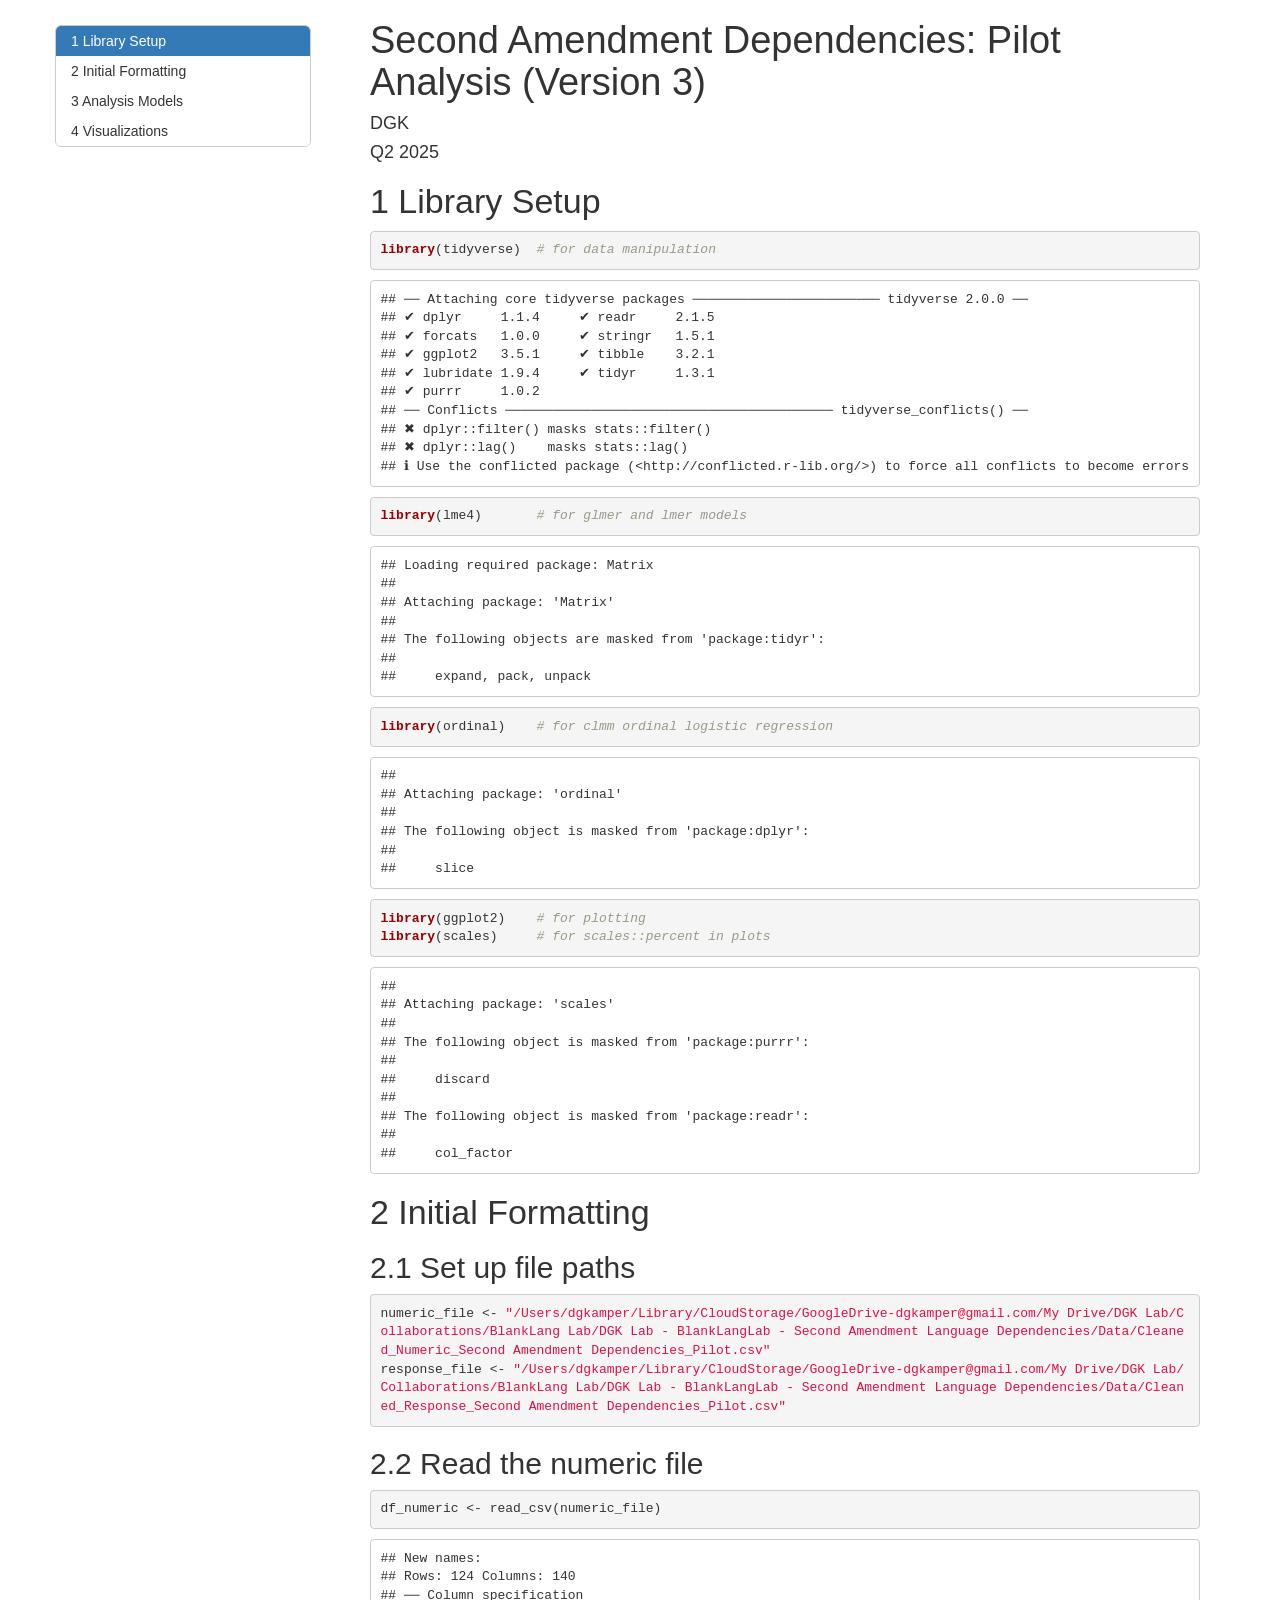
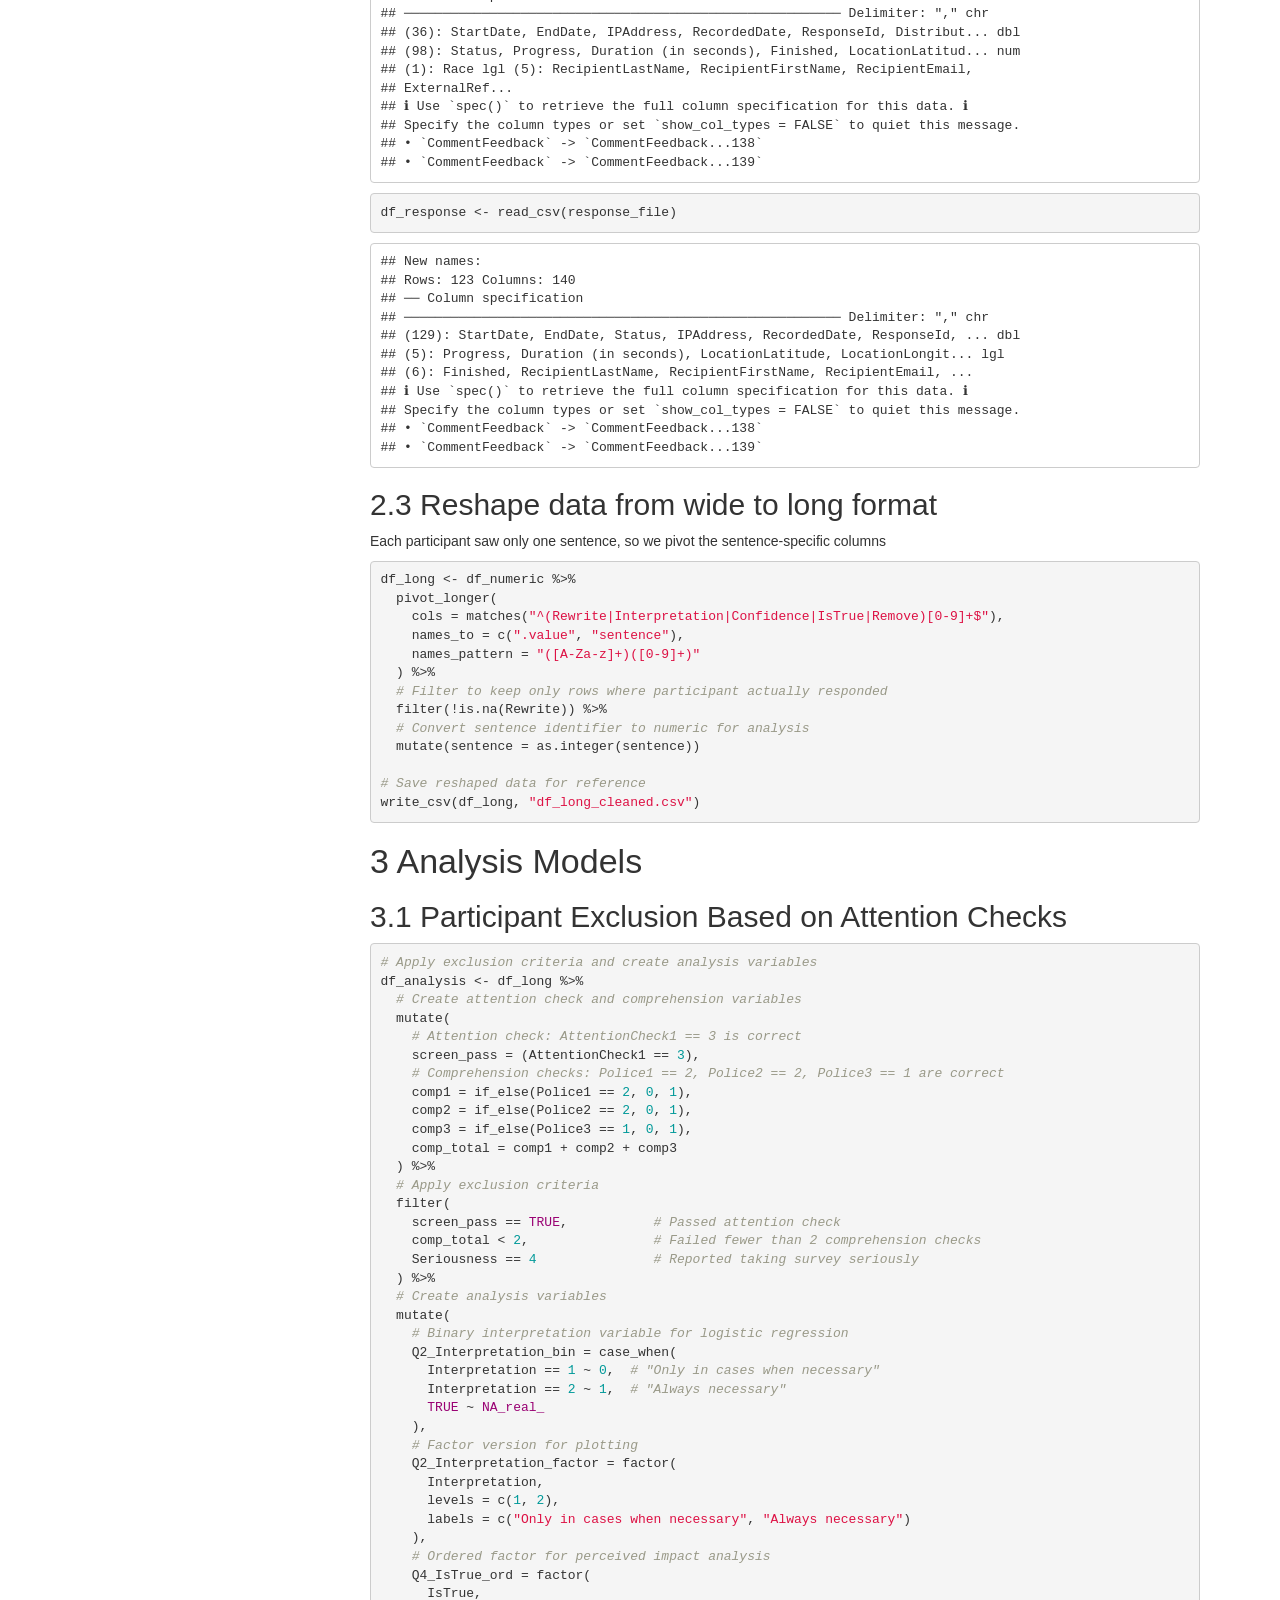
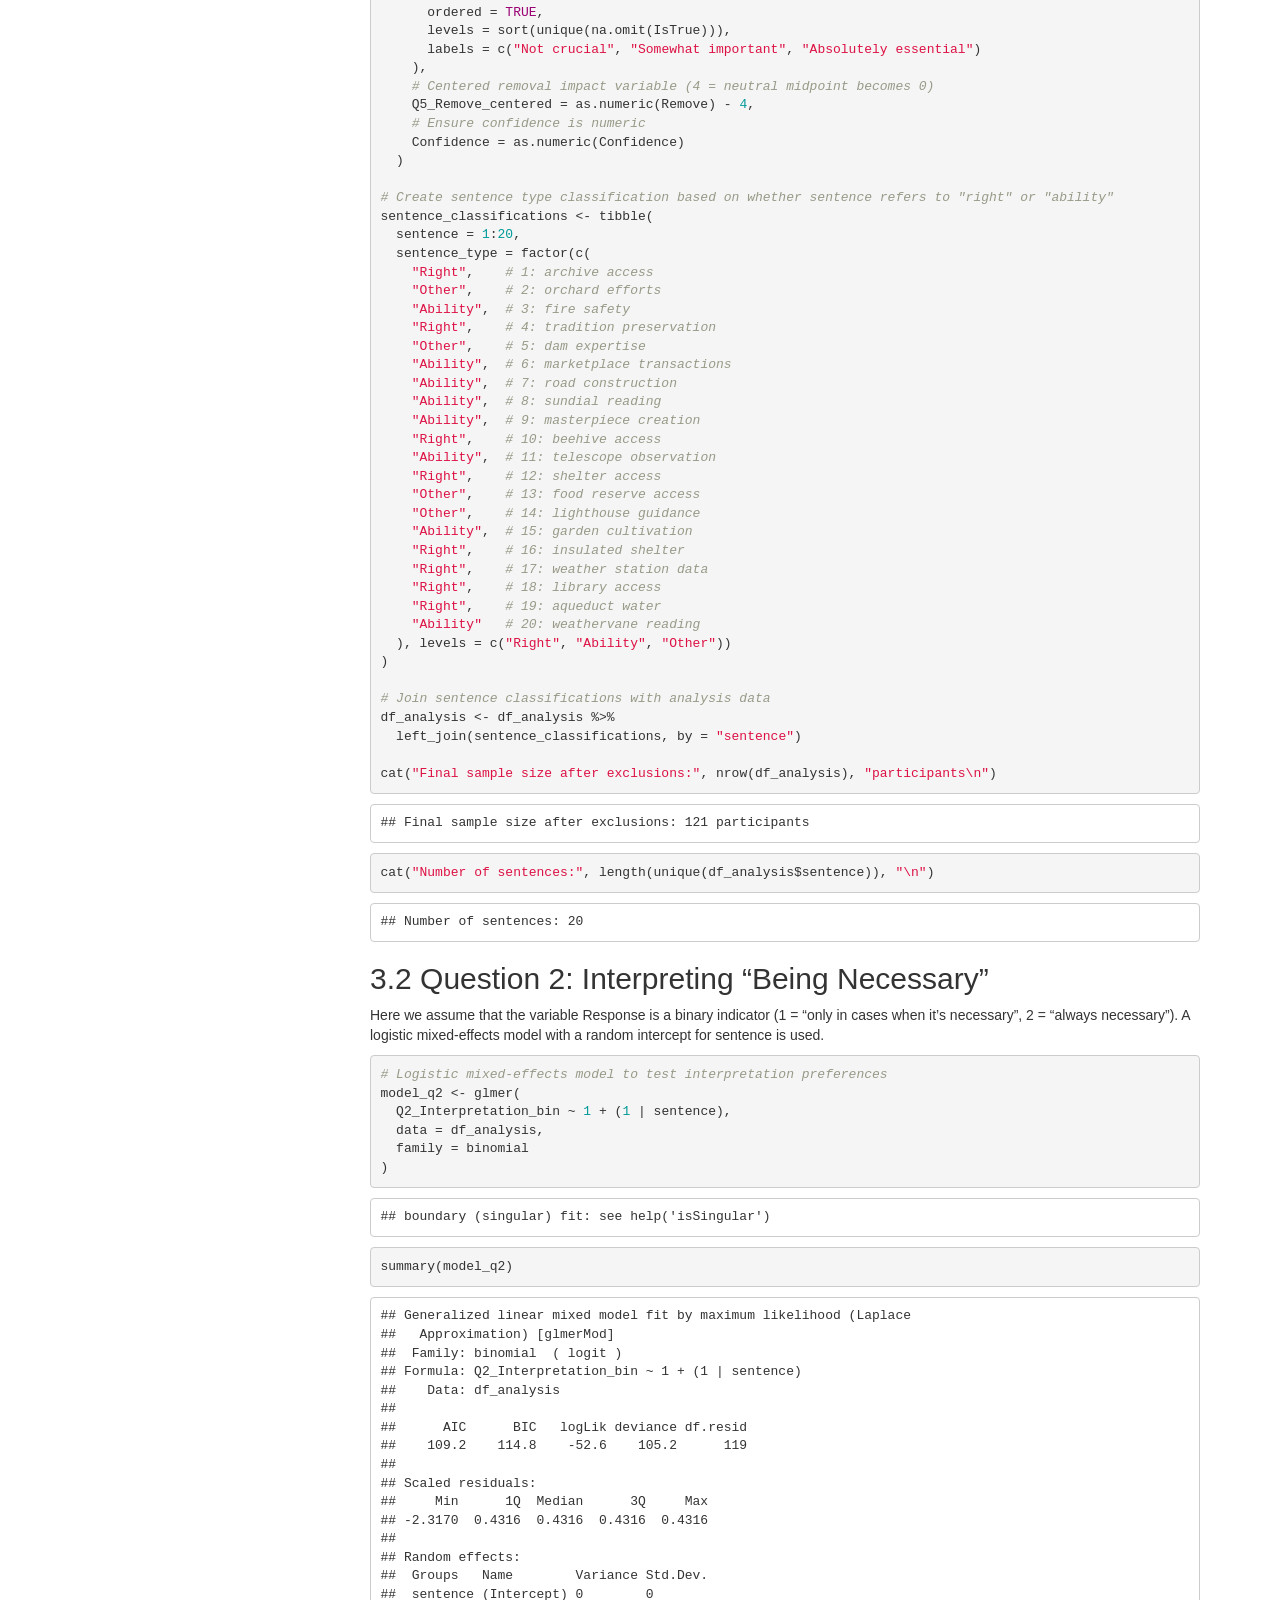
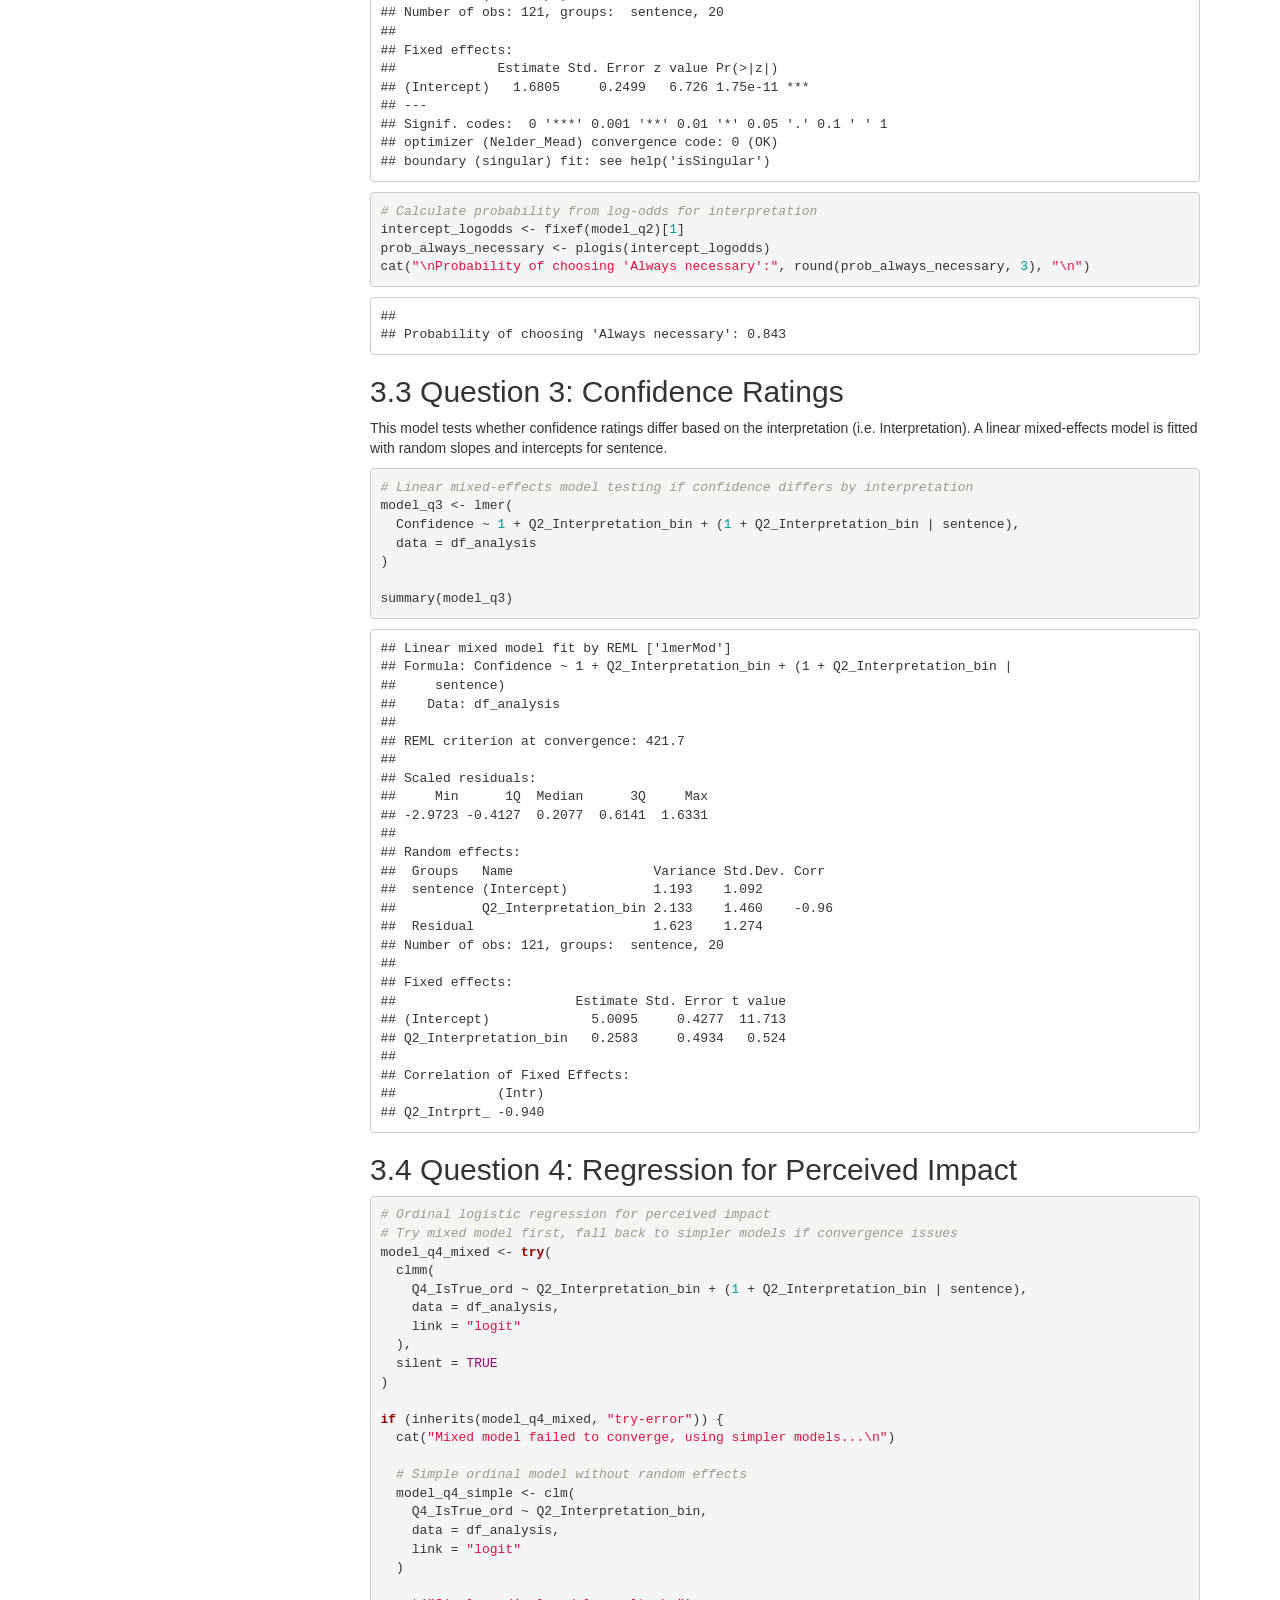
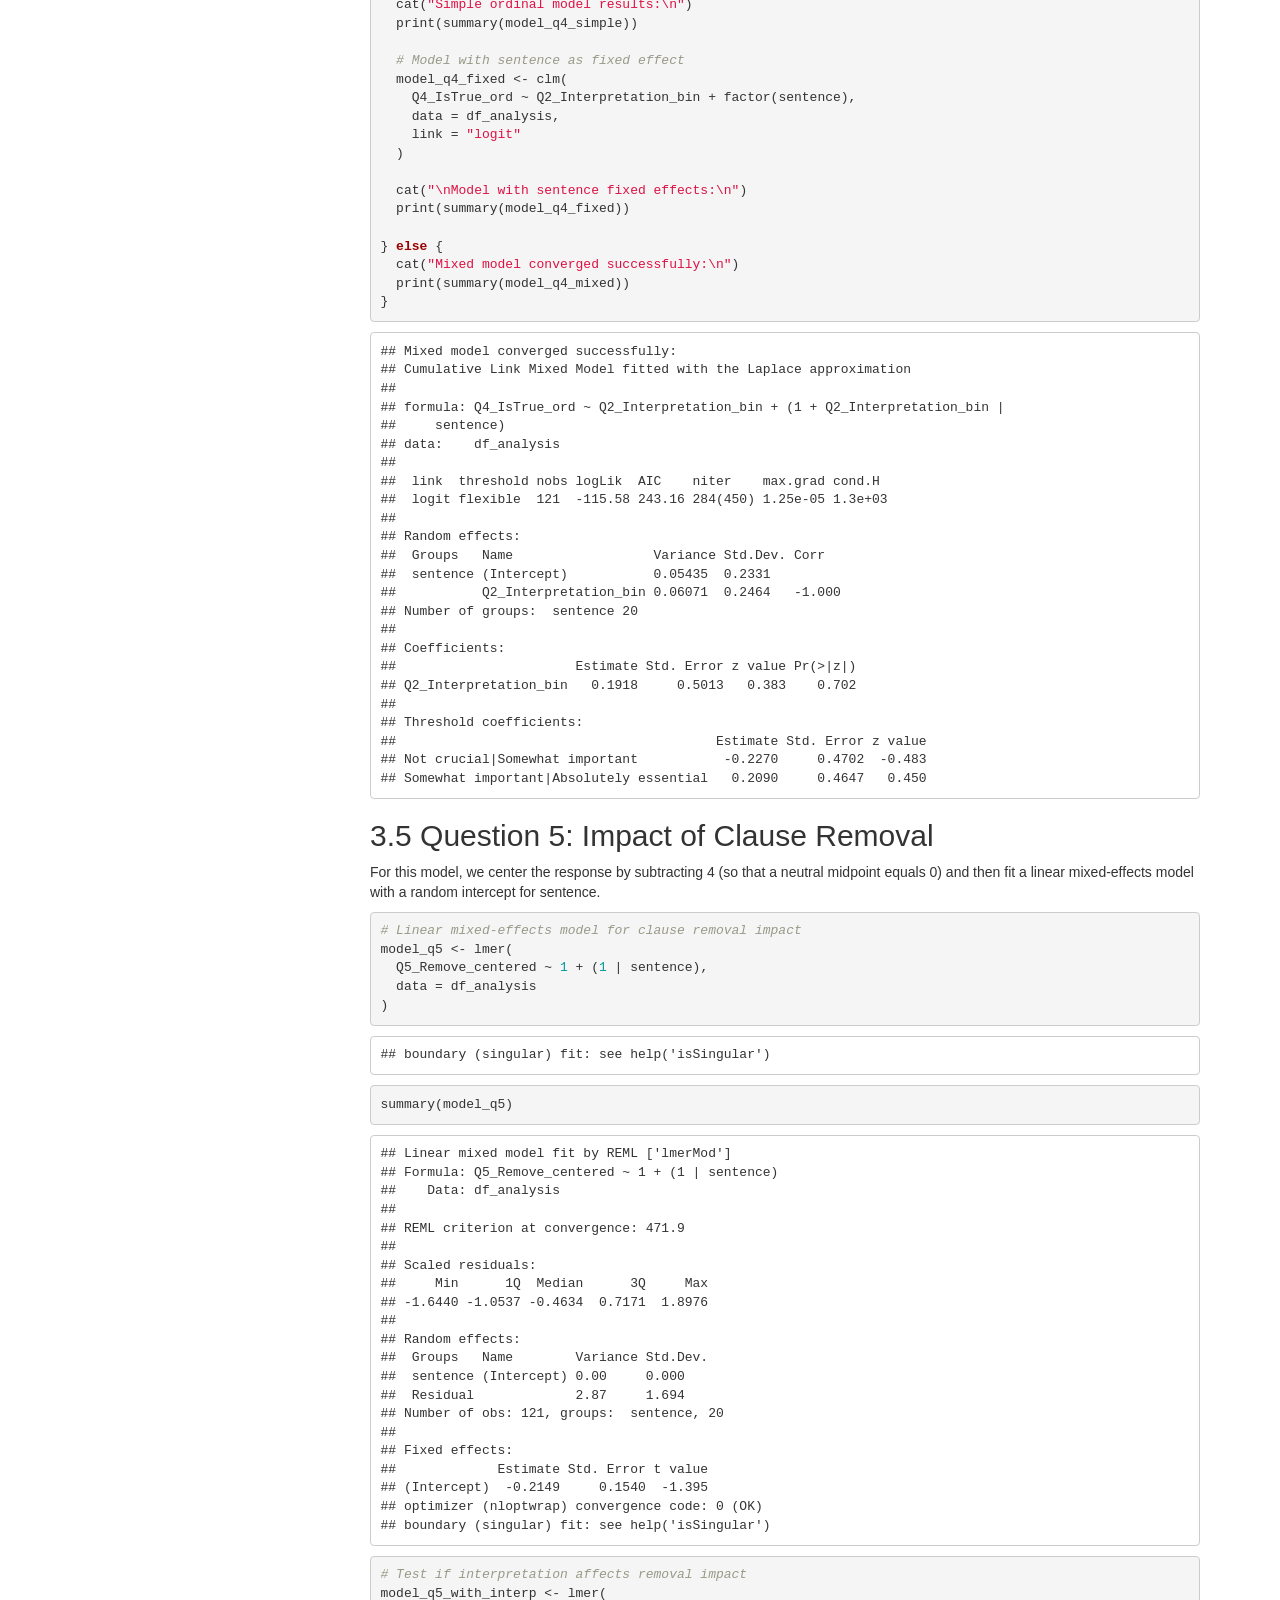
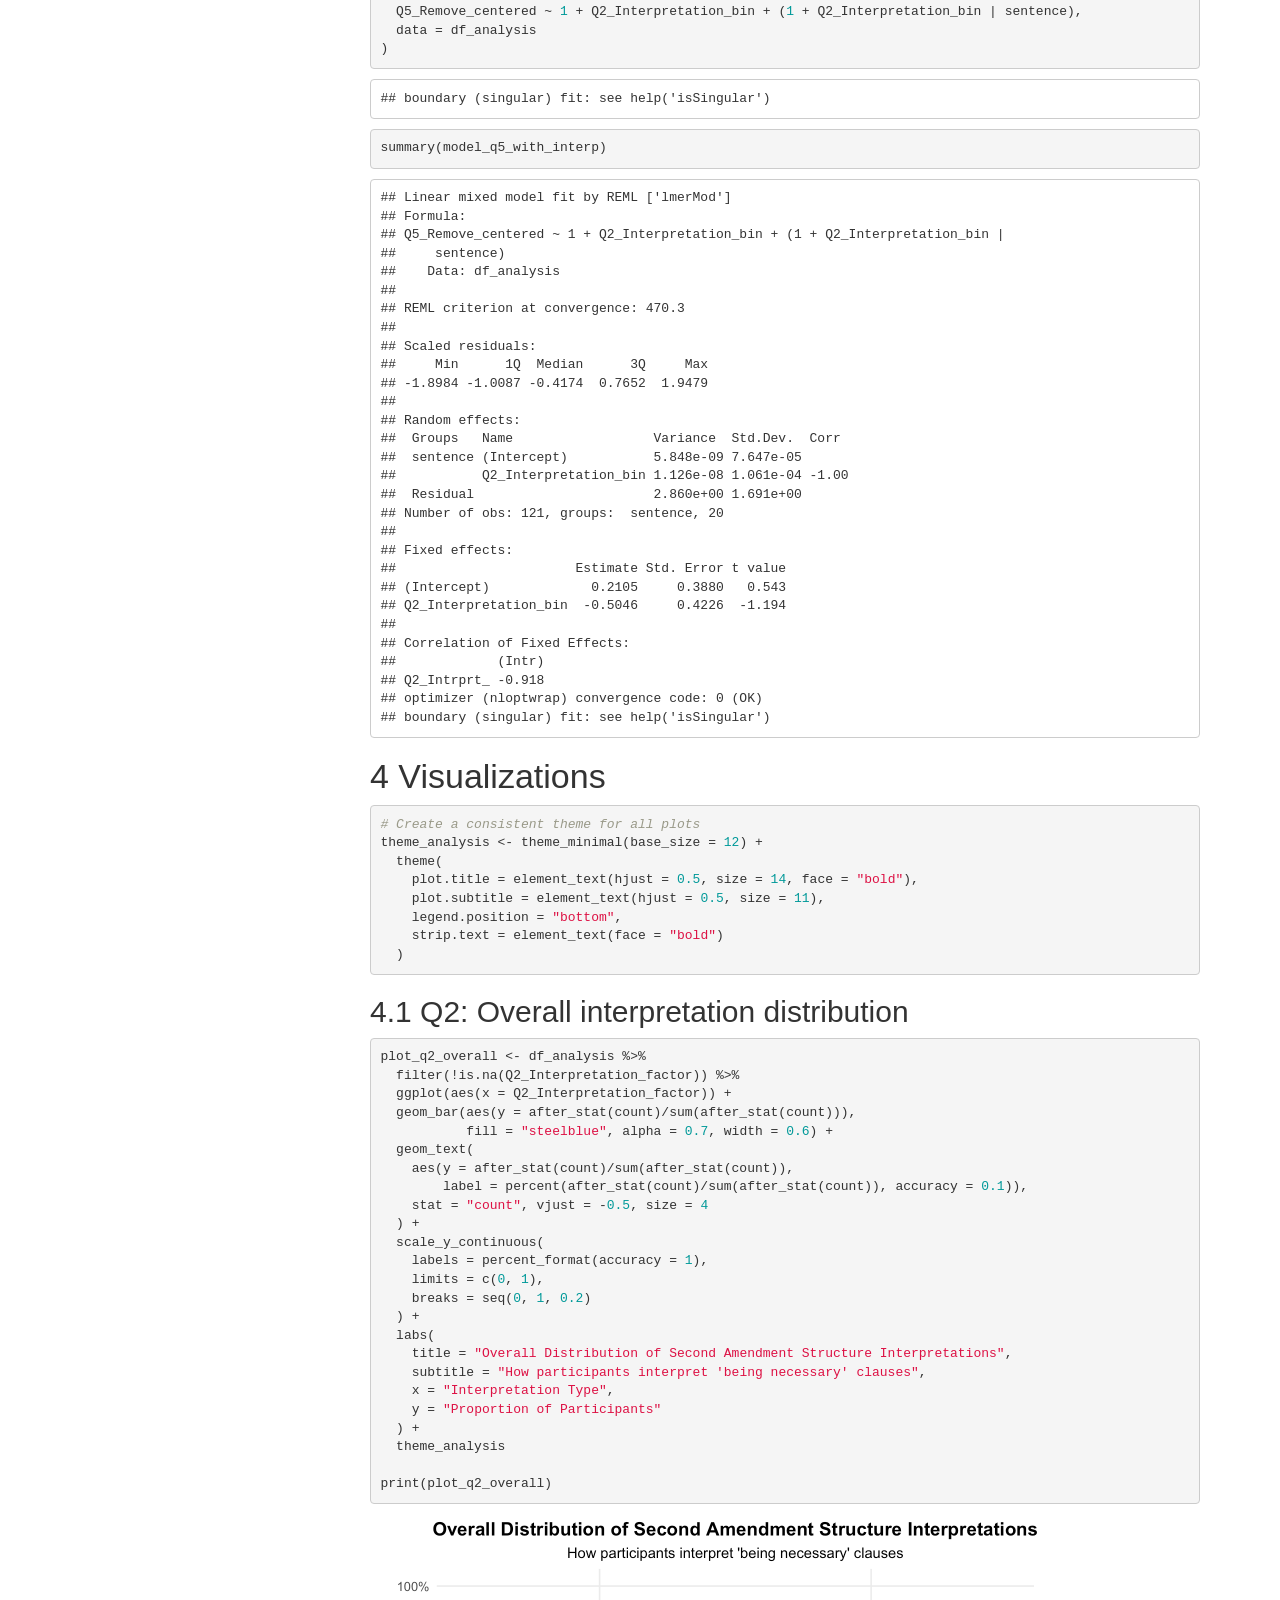
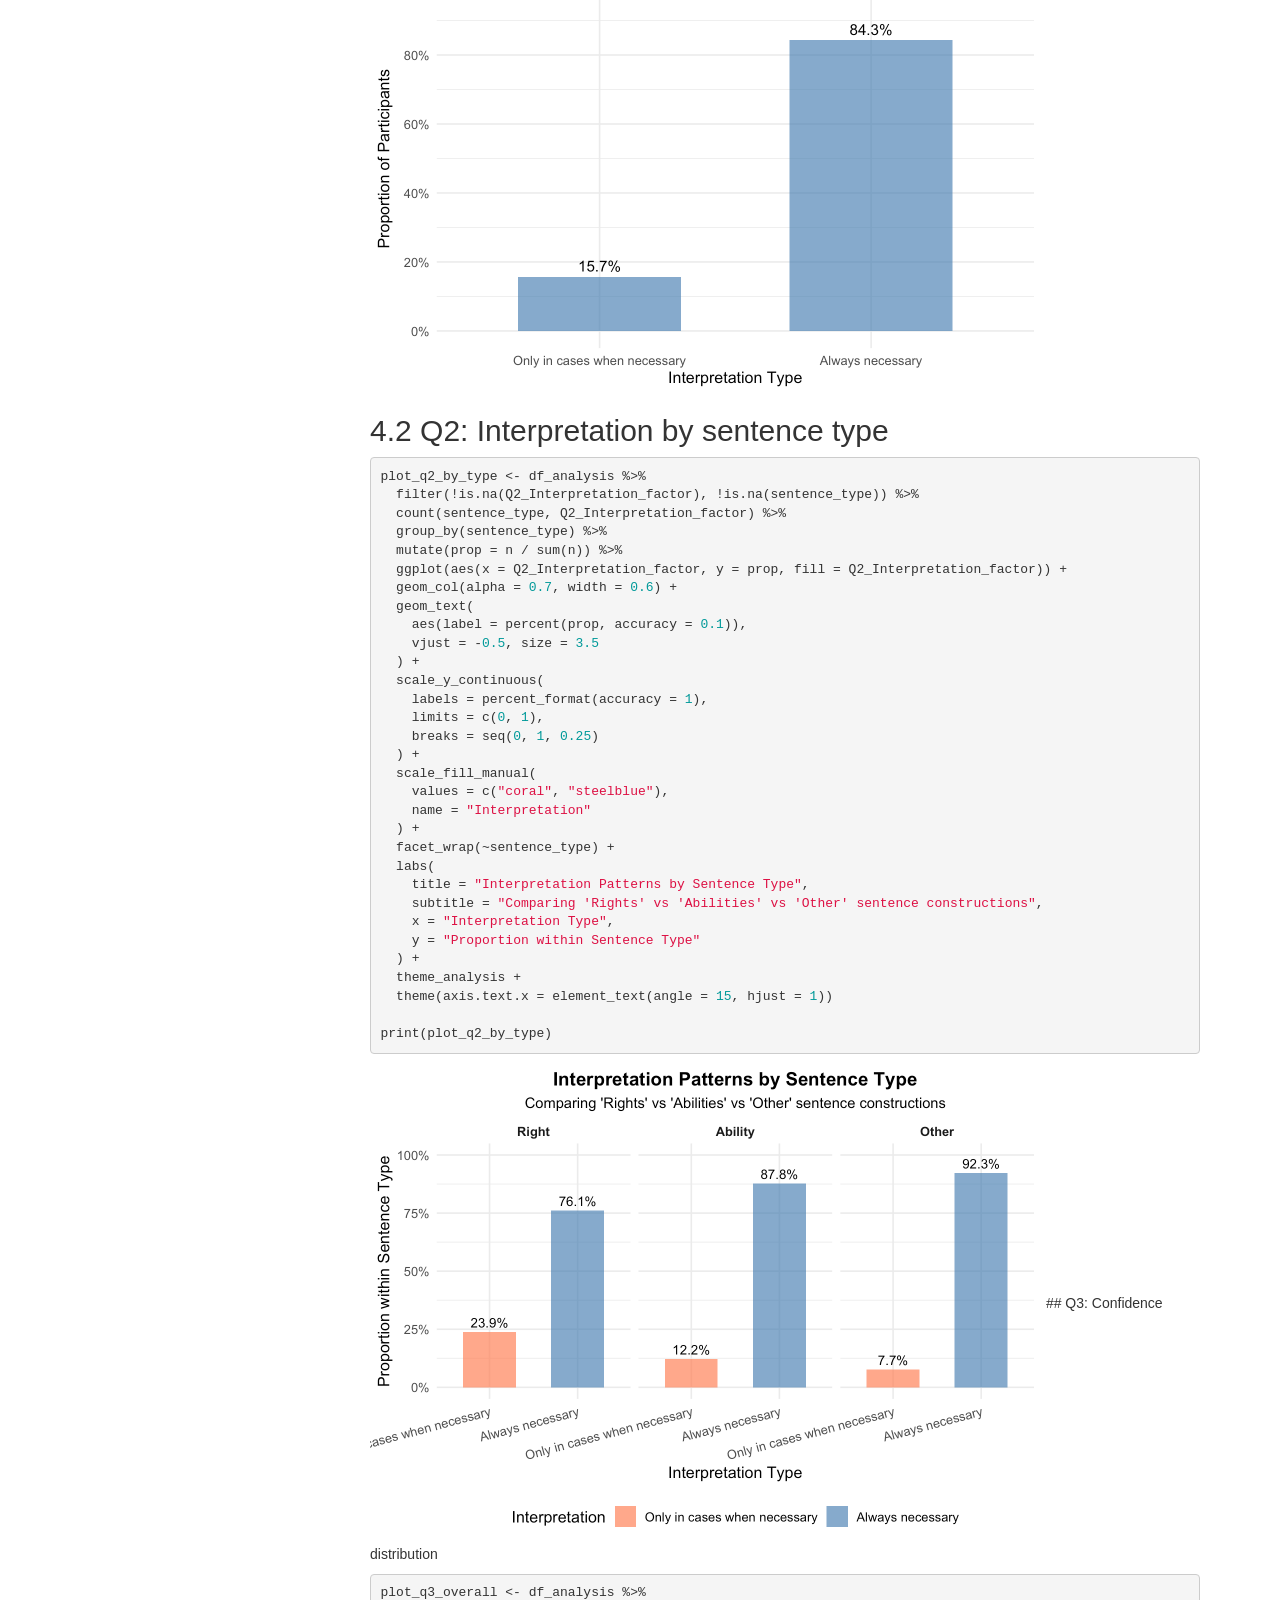
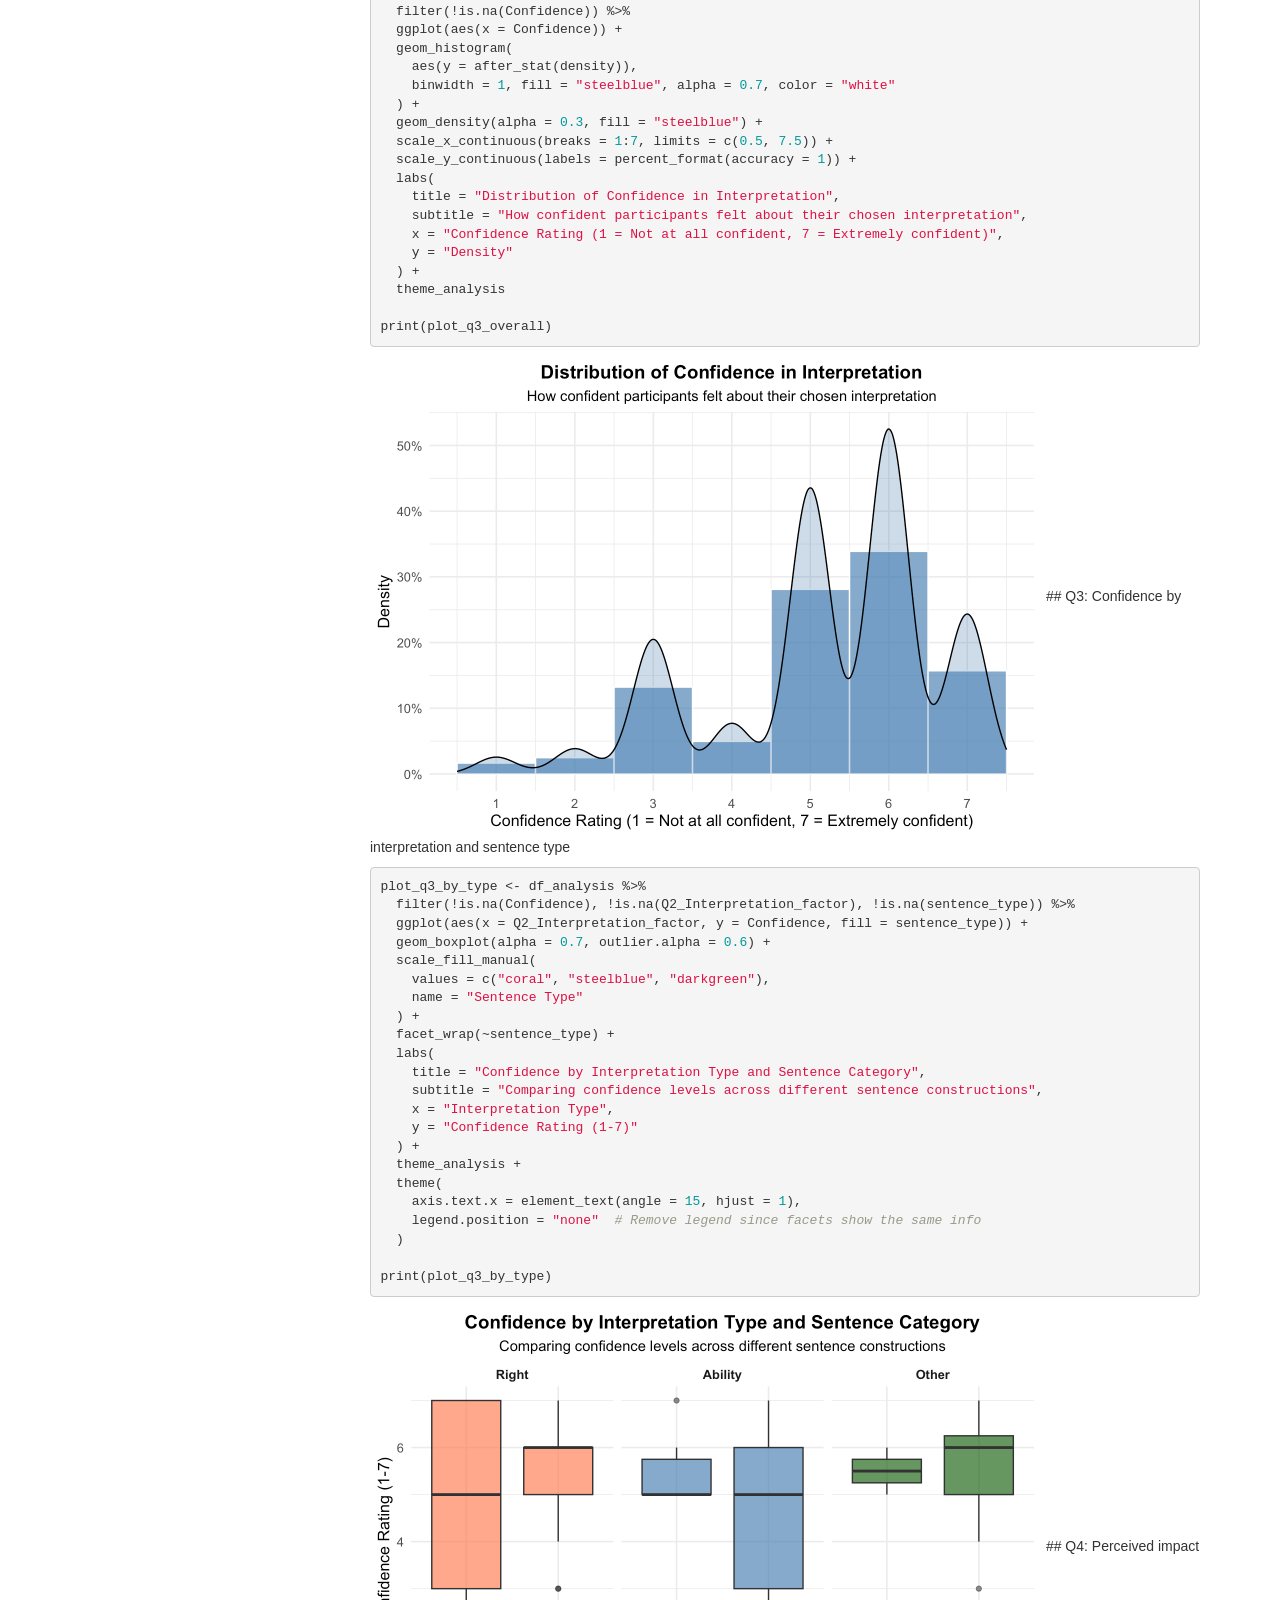
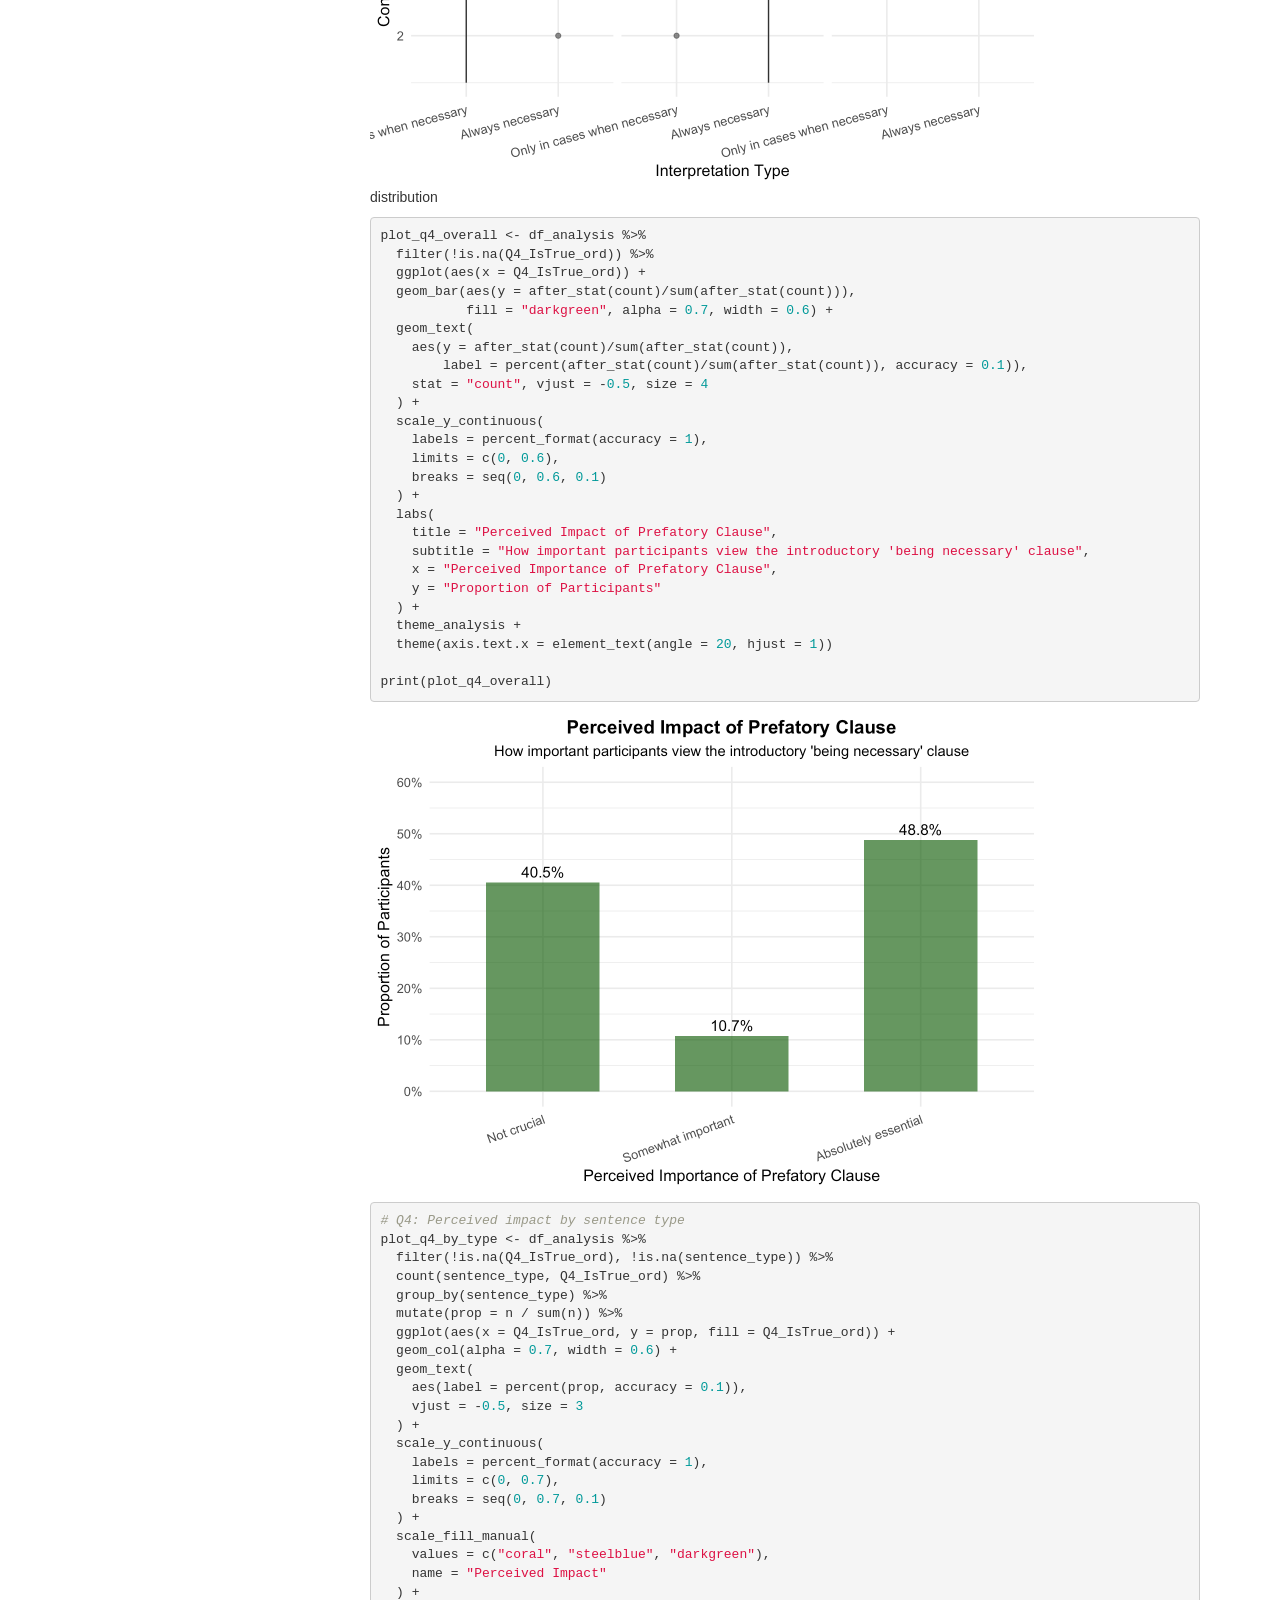
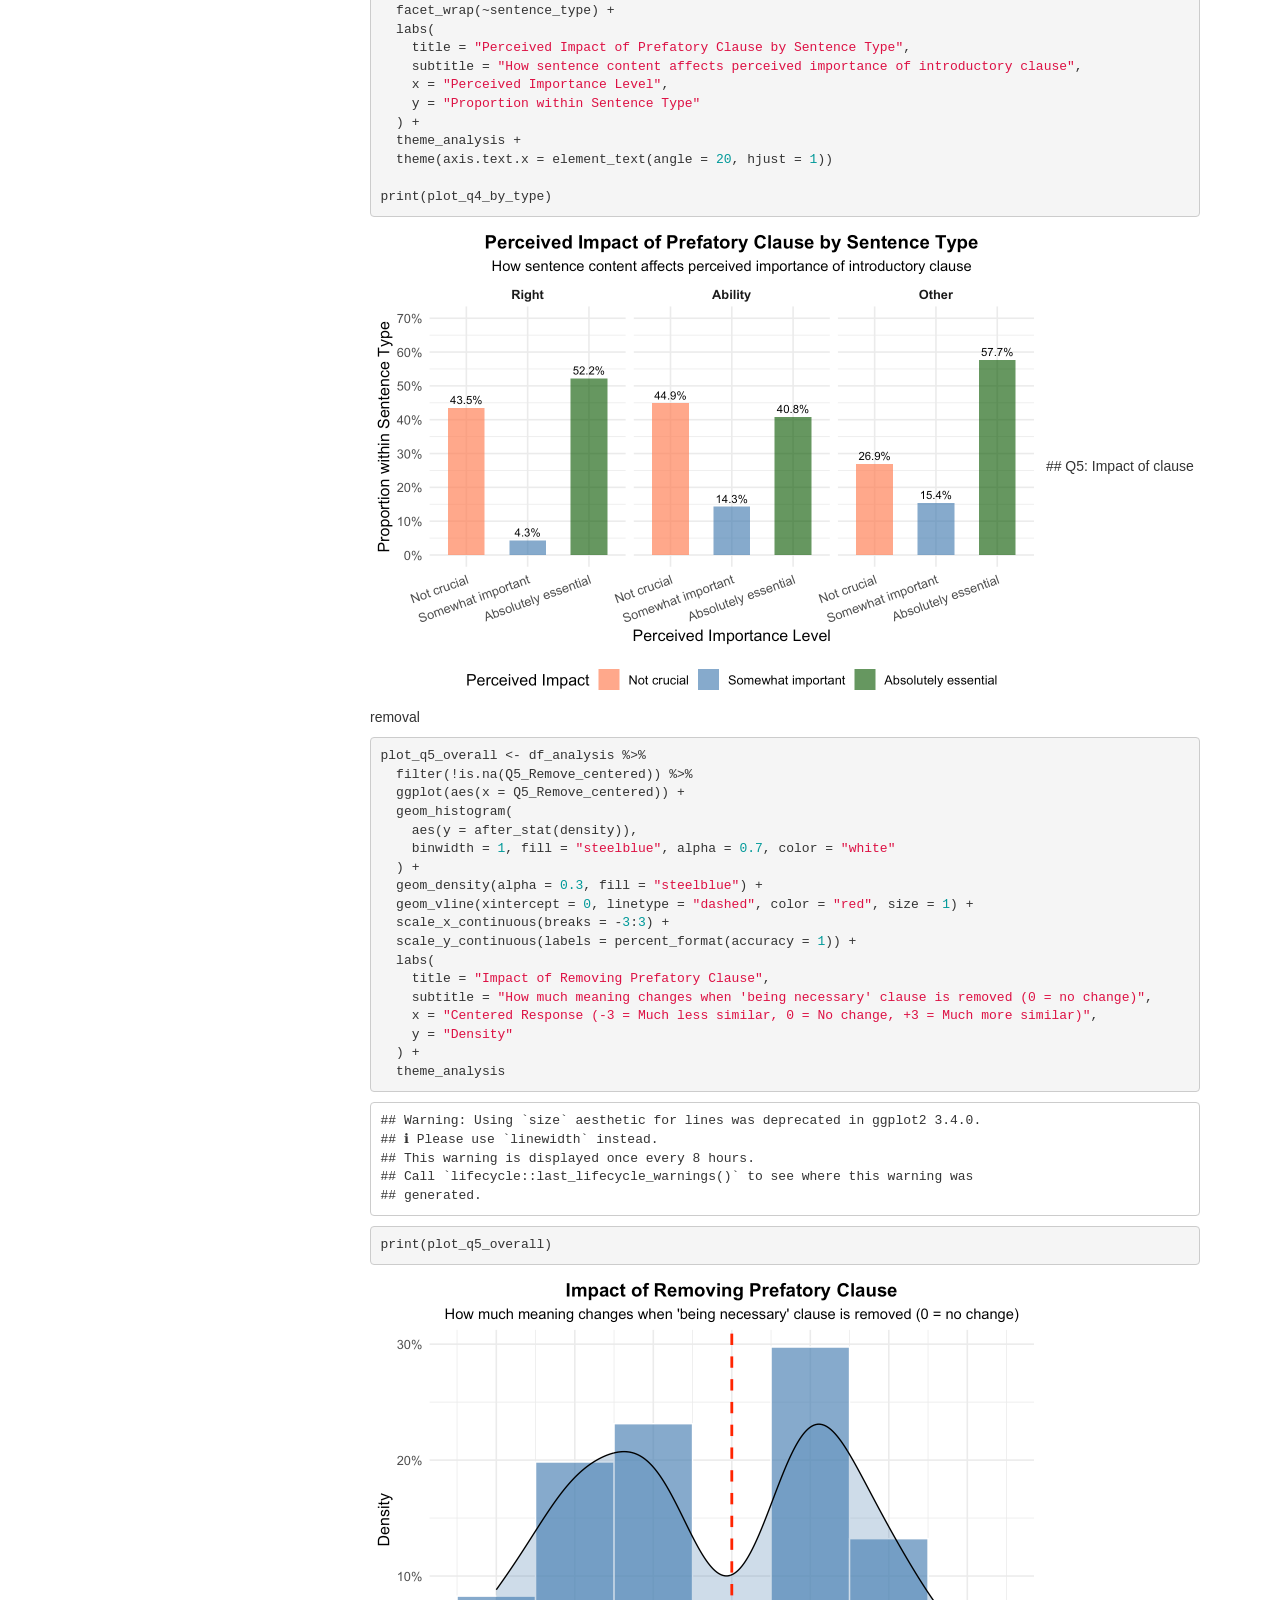
==== Code/PilotAnalysis_V3.html @ 42a78458 "Rmd and HMTL Version 3" ====
<!DOCTYPE html>

<html>

<head>

<meta charset="utf-8" />
<meta name="generator" content="pandoc" />
<meta http-equiv="X-UA-Compatible" content="IE=EDGE" />


<meta name="author" content="DGK" />


<title>Second Amendment Dependencies: Pilot Analysis (Version 3)</title>

<script>// Pandoc 2.9 adds attributes on both header and div. We remove the former (to
// be compatible with the behavior of Pandoc < 2.8).
document.addEventListener('DOMContentLoaded', function(e) {
  var hs = document.querySelectorAll("div.section[class*='level'] > :first-child");
  var i, h, a;
  for (i = 0; i < hs.length; i++) {
    h = hs[i];
    if (!/^h[1-6]$/i.test(h.tagName)) continue;  // it should be a header h1-h6
    a = h.attributes;
    while (a.length > 0) h.removeAttribute(a[0].name);
  }
});
</script>
<script>/*! jQuery v3.6.0 | (c) OpenJS Foundation and other contributors | jquery.org/license */
!function(e,t){"use strict";"object"==typeof module&&"object"==typeof module.exports?module.exports=e.document?t(e,!0):function(e){if(!e.document)throw new Error("jQuery requires a window with a document");return t(e)}:t(e)}("undefined"!=typeof window?window:this,function(C,e){"use strict";var t=[],r=Object.getPrototypeOf,s=t.slice,g=t.flat?function(e){return t.flat.call(e)}:function(e){return t.concat.apply([],e)},u=t.push,i=t.indexOf,n={},o=n.toString,v=n.hasOwnProperty,a=v.toString,l=a.call(Object),y={},m=function(e){return"function"==typeof e&&"number"!=typeof e.nodeType&&"function"!=typeof e.item},x=function(e){return null!=e&&e===e.window},E=C.document,c={type:!0,src:!0,nonce:!0,noModule:!0};function b(e,t,n){var r,i,o=(n=n||E).createElement("script");if(o.text=e,t)for(r in c)(i=t[r]||t.getAttribute&&t.getAttribute(r))&&o.setAttribute(r,i);n.head.appendChild(o).parentNode.removeChild(o)}function w(e){return null==e?e+"":"object"==typeof e||"function"==typeof e?n[o.call(e)]||"object":typeof e}var f="3.6.0",S=function(e,t){return new S.fn.init(e,t)};function p(e){var t=!!e&&"length"in e&&e.length,n=w(e);return!m(e)&&!x(e)&&("array"===n||0===t||"number"==typeof t&&0<t&&t-1 in e)}S.fn=S.prototype={jquery:f,constructor:S,length:0,toArray:function(){return s.call(this)},get:function(e){return null==e?s.call(this):e<0?this[e+this.length]:this[e]},pushStack:function(e){var t=S.merge(this.constructor(),e);return t.prevObject=this,t},each:function(e){return S.each(this,e)},map:function(n){return this.pushStack(S.map(this,function(e,t){return n.call(e,t,e)}))},slice:function(){return this.pushStack(s.apply(this,arguments))},first:function(){return this.eq(0)},last:function(){return this.eq(-1)},even:function(){return this.pushStack(S.grep(this,function(e,t){return(t+1)%2}))},odd:function(){return this.pushStack(S.grep(this,function(e,t){return t%2}))},eq:function(e){var t=this.length,n=+e+(e<0?t:0);return this.pushStack(0<=n&&n<t?[this[n]]:[])},end:function(){return this.prevObject||this.constructor()},push:u,sort:t.sort,splice:t.splice},S.extend=S.fn.extend=function(){var e,t,n,r,i,o,a=arguments[0]||{},s=1,u=arguments.length,l=!1;for("boolean"==typeof a&&(l=a,a=arguments[s]||{},s++),"object"==typeof a||m(a)||(a={}),s===u&&(a=this,s--);s<u;s++)if(null!=(e=arguments[s]))for(t in e)r=e[t],"__proto__"!==t&&a!==r&&(l&&r&&(S.isPlainObject(r)||(i=Array.isArray(r)))?(n=a[t],o=i&&!Array.isArray(n)?[]:i||S.isPlainObject(n)?n:{},i=!1,a[t]=S.extend(l,o,r)):void 0!==r&&(a[t]=r));return a},S.extend({expando:"jQuery"+(f+Math.random()).replace(/\D/g,""),isReady:!0,error:function(e){throw new Error(e)},noop:function(){},isPlainObject:function(e){var t,n;return!(!e||"[object Object]"!==o.call(e))&&(!(t=r(e))||"function"==typeof(n=v.call(t,"constructor")&&t.constructor)&&a.call(n)===l)},isEmptyObject:function(e){var t;for(t in e)return!1;return!0},globalEval:function(e,t,n){b(e,{nonce:t&&t.nonce},n)},each:function(e,t){var n,r=0;if(p(e)){for(n=e.length;r<n;r++)if(!1===t.call(e[r],r,e[r]))break}else for(r in e)if(!1===t.call(e[r],r,e[r]))break;return e},makeArray:function(e,t){var n=t||[];return null!=e&&(p(Object(e))?S.merge(n,"string"==typeof e?[e]:e):u.call(n,e)),n},inArray:function(e,t,n){return null==t?-1:i.call(t,e,n)},merge:function(e,t){for(var n=+t.length,r=0,i=e.length;r<n;r++)e[i++]=t[r];return e.length=i,e},grep:function(e,t,n){for(var r=[],i=0,o=e.length,a=!n;i<o;i++)!t(e[i],i)!==a&&r.push(e[i]);return r},map:function(e,t,n){var r,i,o=0,a=[];if(p(e))for(r=e.length;o<r;o++)null!=(i=t(e[o],o,n))&&a.push(i);else for(o in e)null!=(i=t(e[o],o,n))&&a.push(i);return g(a)},guid:1,support:y}),"function"==typeof Symbol&&(S.fn[Symbol.iterator]=t[Symbol.iterator]),S.each("Boolean Number String Function Array Date RegExp Object Error Symbol".split(" "),function(e,t){n["[object "+t+"]"]=t.toLowerCase()});var d=function(n){var e,d,b,o,i,h,f,g,w,u,l,T,C,a,E,v,s,c,y,S="sizzle"+1*new Date,p=n.document,k=0,r=0,m=ue(),x=ue(),A=ue(),N=ue(),j=function(e,t){return e===t&&(l=!0),0},D={}.hasOwnProperty,t=[],q=t.pop,L=t.push,H=t.push,O=t.slice,P=function(e,t){for(var n=0,r=e.length;n<r;n++)if(e[n]===t)return n;return-1},R="checked|selected|async|autofocus|autoplay|controls|defer|disabled|hidden|ismap|loop|multiple|open|readonly|required|scoped",M="[\\x20\\t\\r\\n\\f]",I="(?:\\\\[\\da-fA-F]{1,6}"+M+"?|\\\\[^\\r\\n\\f]|[\\w-]|[^\0-\\x7f])+",W="\\["+M+"*("+I+")(?:"+M+"*([*^$|!~]?=)"+M+"*(?:'((?:\\\\.|[^\\\\'])*)'|\"((?:\\\\.|[^\\\\\"])*)\"|("+I+"))|)"+M+"*\\]",F=":("+I+")(?:\\((('((?:\\\\.|[^\\\\'])*)'|\"((?:\\\\.|[^\\\\\"])*)\")|((?:\\\\.|[^\\\\()[\\]]|"+W+")*)|.*)\\)|)",B=new RegExp(M+"+","g"),$=new RegExp("^"+M+"+|((?:^|[^\\\\])(?:\\\\.)*)"+M+"+$","g"),_=new RegExp("^"+M+"*,"+M+"*"),z=new RegExp("^"+M+"*([>+~]|"+M+")"+M+"*"),U=new RegExp(M+"|>"),X=new RegExp(F),V=new RegExp("^"+I+"$"),G={ID:new RegExp("^#("+I+")"),CLASS:new RegExp("^\\.("+I+")"),TAG:new RegExp("^("+I+"|[*])"),ATTR:new RegExp("^"+W),PSEUDO:new RegExp("^"+F),CHILD:new RegExp("^:(only|first|last|nth|nth-last)-(child|of-type)(?:\\("+M+"*(even|odd|(([+-]|)(\\d*)n|)"+M+"*(?:([+-]|)"+M+"*(\\d+)|))"+M+"*\\)|)","i"),bool:new RegExp("^(?:"+R+")$","i"),needsContext:new RegExp("^"+M+"*[>+~]|:(even|odd|eq|gt|lt|nth|first|last)(?:\\("+M+"*((?:-\\d)?\\d*)"+M+"*\\)|)(?=[^-]|$)","i")},Y=/HTML$/i,Q=/^(?:input|select|textarea|button)$/i,J=/^h\d$/i,K=/^[^{]+\{\s*\[native \w/,Z=/^(?:#([\w-]+)|(\w+)|\.([\w-]+))$/,ee=/[+~]/,te=new RegExp("\\\\[\\da-fA-F]{1,6}"+M+"?|\\\\([^\\r\\n\\f])","g"),ne=function(e,t){var n="0x"+e.slice(1)-65536;return t||(n<0?String.fromCharCode(n+65536):String.fromCharCode(n>>10|55296,1023&n|56320))},re=/([\0-\x1f\x7f]|^-?\d)|^-$|[^\0-\x1f\x7f-\uFFFF\w-]/g,ie=function(e,t){return t?"\0"===e?"\ufffd":e.slice(0,-1)+"\\"+e.charCodeAt(e.length-1).toString(16)+" ":"\\"+e},oe=function(){T()},ae=be(function(e){return!0===e.disabled&&"fieldset"===e.nodeName.toLowerCase()},{dir:"parentNode",next:"legend"});try{H.apply(t=O.call(p.childNodes),p.childNodes),t[p.childNodes.length].nodeType}catch(e){H={apply:t.length?function(e,t){L.apply(e,O.call(t))}:function(e,t){var n=e.length,r=0;while(e[n++]=t[r++]);e.length=n-1}}}function se(t,e,n,r){var i,o,a,s,u,l,c,f=e&&e.ownerDocument,p=e?e.nodeType:9;if(n=n||[],"string"!=typeof t||!t||1!==p&&9!==p&&11!==p)return n;if(!r&&(T(e),e=e||C,E)){if(11!==p&&(u=Z.exec(t)))if(i=u[1]){if(9===p){if(!(a=e.getElementById(i)))return n;if(a.id===i)return n.push(a),n}else if(f&&(a=f.getElementById(i))&&y(e,a)&&a.id===i)return n.push(a),n}else{if(u[2])return H.apply(n,e.getElementsByTagName(t)),n;if((i=u[3])&&d.getElementsByClassName&&e.getElementsByClassName)return H.apply(n,e.getElementsByClassName(i)),n}if(d.qsa&&!N[t+" "]&&(!v||!v.test(t))&&(1!==p||"object"!==e.nodeName.toLowerCase())){if(c=t,f=e,1===p&&(U.test(t)||z.test(t))){(f=ee.test(t)&&ye(e.parentNode)||e)===e&&d.scope||((s=e.getAttribute("id"))?s=s.replace(re,ie):e.setAttribute("id",s=S)),o=(l=h(t)).length;while(o--)l[o]=(s?"#"+s:":scope")+" "+xe(l[o]);c=l.join(",")}try{return H.apply(n,f.querySelectorAll(c)),n}catch(e){N(t,!0)}finally{s===S&&e.removeAttribute("id")}}}return g(t.replace($,"$1"),e,n,r)}function ue(){var r=[];return function e(t,n){return r.push(t+" ")>b.cacheLength&&delete e[r.shift()],e[t+" "]=n}}function le(e){return e[S]=!0,e}function ce(e){var t=C.createElement("fieldset");try{return!!e(t)}catch(e){return!1}finally{t.parentNode&&t.parentNode.removeChild(t),t=null}}function fe(e,t){var n=e.split("|"),r=n.length;while(r--)b.attrHandle[n[r]]=t}function pe(e,t){var n=t&&e,r=n&&1===e.nodeType&&1===t.nodeType&&e.sourceIndex-t.sourceIndex;if(r)return r;if(n)while(n=n.nextSibling)if(n===t)return-1;return e?1:-1}function de(t){return function(e){return"input"===e.nodeName.toLowerCase()&&e.type===t}}function he(n){return function(e){var t=e.nodeName.toLowerCase();return("input"===t||"button"===t)&&e.type===n}}function ge(t){return function(e){return"form"in e?e.parentNode&&!1===e.disabled?"label"in e?"label"in e.parentNode?e.parentNode.disabled===t:e.disabled===t:e.isDisabled===t||e.isDisabled!==!t&&ae(e)===t:e.disabled===t:"label"in e&&e.disabled===t}}function ve(a){return le(function(o){return o=+o,le(function(e,t){var n,r=a([],e.length,o),i=r.length;while(i--)e[n=r[i]]&&(e[n]=!(t[n]=e[n]))})})}function ye(e){return e&&"undefined"!=typeof e.getElementsByTagName&&e}for(e in d=se.support={},i=se.isXML=function(e){var t=e&&e.namespaceURI,n=e&&(e.ownerDocument||e).documentElement;return!Y.test(t||n&&n.nodeName||"HTML")},T=se.setDocument=function(e){var t,n,r=e?e.ownerDocument||e:p;return r!=C&&9===r.nodeType&&r.documentElement&&(a=(C=r).documentElement,E=!i(C),p!=C&&(n=C.defaultView)&&n.top!==n&&(n.addEventListener?n.addEventListener("unload",oe,!1):n.attachEvent&&n.attachEvent("onunload",oe)),d.scope=ce(function(e){return a.appendChild(e).appendChild(C.createElement("div")),"undefined"!=typeof e.querySelectorAll&&!e.querySelectorAll(":scope fieldset div").length}),d.attributes=ce(function(e){return e.className="i",!e.getAttribute("className")}),d.getElementsByTagName=ce(function(e){return e.appendChild(C.createComment("")),!e.getElementsByTagName("*").length}),d.getElementsByClassName=K.test(C.getElementsByClassName),d.getById=ce(function(e){return a.appendChild(e).id=S,!C.getElementsByName||!C.getElementsByName(S).length}),d.getById?(b.filter.ID=function(e){var t=e.replace(te,ne);return function(e){return e.getAttribute("id")===t}},b.find.ID=function(e,t){if("undefined"!=typeof t.getElementById&&E){var n=t.getElementById(e);return n?[n]:[]}}):(b.filter.ID=function(e){var n=e.replace(te,ne);return function(e){var t="undefined"!=typeof e.getAttributeNode&&e.getAttributeNode("id");return t&&t.value===n}},b.find.ID=function(e,t){if("undefined"!=typeof t.getElementById&&E){var n,r,i,o=t.getElementById(e);if(o){if((n=o.getAttributeNode("id"))&&n.value===e)return[o];i=t.getElementsByName(e),r=0;while(o=i[r++])if((n=o.getAttributeNode("id"))&&n.value===e)return[o]}return[]}}),b.find.TAG=d.getElementsByTagName?function(e,t){return"undefined"!=typeof t.getElementsByTagName?t.getElementsByTagName(e):d.qsa?t.querySelectorAll(e):void 0}:function(e,t){var n,r=[],i=0,o=t.getElementsByTagName(e);if("*"===e){while(n=o[i++])1===n.nodeType&&r.push(n);return r}return o},b.find.CLASS=d.getElementsByClassName&&function(e,t){if("undefined"!=typeof t.getElementsByClassName&&E)return t.getElementsByClassName(e)},s=[],v=[],(d.qsa=K.test(C.querySelectorAll))&&(ce(function(e){var t;a.appendChild(e).innerHTML="<a id='"+S+"'></a><select id='"+S+"-\r\\' msallowcapture=''><option selected=''></option></select>",e.querySelectorAll("[msallowcapture^='']").length&&v.push("[*^$]="+M+"*(?:''|\"\")"),e.querySelectorAll("[selected]").length||v.push("\\["+M+"*(?:value|"+R+")"),e.querySelectorAll("[id~="+S+"-]").length||v.push("~="),(t=C.createElement("input")).setAttribute("name",""),e.appendChild(t),e.querySelectorAll("[name='']").length||v.push("\\["+M+"*name"+M+"*="+M+"*(?:''|\"\")"),e.querySelectorAll(":checked").length||v.push(":checked"),e.querySelectorAll("a#"+S+"+*").length||v.push(".#.+[+~]"),e.querySelectorAll("\\\f"),v.push("[\\r\\n\\f]")}),ce(function(e){e.innerHTML="<a href='' disabled='disabled'></a><select disabled='disabled'><option/></select>";var t=C.createElement("input");t.setAttribute("type","hidden"),e.appendChild(t).setAttribute("name","D"),e.querySelectorAll("[name=d]").length&&v.push("name"+M+"*[*^$|!~]?="),2!==e.querySelectorAll(":enabled").length&&v.push(":enabled",":disabled"),a.appendChild(e).disabled=!0,2!==e.querySelectorAll(":disabled").length&&v.push(":enabled",":disabled"),e.querySelectorAll("*,:x"),v.push(",.*:")})),(d.matchesSelector=K.test(c=a.matches||a.webkitMatchesSelector||a.mozMatchesSelector||a.oMatchesSelector||a.msMatchesSelector))&&ce(function(e){d.disconnectedMatch=c.call(e,"*"),c.call(e,"[s!='']:x"),s.push("!=",F)}),v=v.length&&new RegExp(v.join("|")),s=s.length&&new RegExp(s.join("|")),t=K.test(a.compareDocumentPosition),y=t||K.test(a.contains)?function(e,t){var n=9===e.nodeType?e.documentElement:e,r=t&&t.parentNode;return e===r||!(!r||1!==r.nodeType||!(n.contains?n.contains(r):e.compareDocumentPosition&&16&e.compareDocumentPosition(r)))}:function(e,t){if(t)while(t=t.parentNode)if(t===e)return!0;return!1},j=t?function(e,t){if(e===t)return l=!0,0;var n=!e.compareDocumentPosition-!t.compareDocumentPosition;return n||(1&(n=(e.ownerDocument||e)==(t.ownerDocument||t)?e.compareDocumentPosition(t):1)||!d.sortDetached&&t.compareDocumentPosition(e)===n?e==C||e.ownerDocument==p&&y(p,e)?-1:t==C||t.ownerDocument==p&&y(p,t)?1:u?P(u,e)-P(u,t):0:4&n?-1:1)}:function(e,t){if(e===t)return l=!0,0;var n,r=0,i=e.parentNode,o=t.parentNode,a=[e],s=[t];if(!i||!o)return e==C?-1:t==C?1:i?-1:o?1:u?P(u,e)-P(u,t):0;if(i===o)return pe(e,t);n=e;while(n=n.parentNode)a.unshift(n);n=t;while(n=n.parentNode)s.unshift(n);while(a[r]===s[r])r++;return r?pe(a[r],s[r]):a[r]==p?-1:s[r]==p?1:0}),C},se.matches=function(e,t){return se(e,null,null,t)},se.matchesSelector=function(e,t){if(T(e),d.matchesSelector&&E&&!N[t+" "]&&(!s||!s.test(t))&&(!v||!v.test(t)))try{var n=c.call(e,t);if(n||d.disconnectedMatch||e.document&&11!==e.document.nodeType)return n}catch(e){N(t,!0)}return 0<se(t,C,null,[e]).length},se.contains=function(e,t){return(e.ownerDocument||e)!=C&&T(e),y(e,t)},se.attr=function(e,t){(e.ownerDocument||e)!=C&&T(e);var n=b.attrHandle[t.toLowerCase()],r=n&&D.call(b.attrHandle,t.toLowerCase())?n(e,t,!E):void 0;return void 0!==r?r:d.attributes||!E?e.getAttribute(t):(r=e.getAttributeNode(t))&&r.specified?r.value:null},se.escape=function(e){return(e+"").replace(re,ie)},se.error=function(e){throw new Error("Syntax error, unrecognized expression: "+e)},se.uniqueSort=function(e){var t,n=[],r=0,i=0;if(l=!d.detectDuplicates,u=!d.sortStable&&e.slice(0),e.sort(j),l){while(t=e[i++])t===e[i]&&(r=n.push(i));while(r--)e.splice(n[r],1)}return u=null,e},o=se.getText=function(e){var t,n="",r=0,i=e.nodeType;if(i){if(1===i||9===i||11===i){if("string"==typeof e.textContent)return e.textContent;for(e=e.firstChild;e;e=e.nextSibling)n+=o(e)}else if(3===i||4===i)return e.nodeValue}else while(t=e[r++])n+=o(t);return n},(b=se.selectors={cacheLength:50,createPseudo:le,match:G,attrHandle:{},find:{},relative:{">":{dir:"parentNode",first:!0}," ":{dir:"parentNode"},"+":{dir:"previousSibling",first:!0},"~":{dir:"previousSibling"}},preFilter:{ATTR:function(e){return e[1]=e[1].replace(te,ne),e[3]=(e[3]||e[4]||e[5]||"").replace(te,ne),"~="===e[2]&&(e[3]=" "+e[3]+" "),e.slice(0,4)},CHILD:function(e){return e[1]=e[1].toLowerCase(),"nth"===e[1].slice(0,3)?(e[3]||se.error(e[0]),e[4]=+(e[4]?e[5]+(e[6]||1):2*("even"===e[3]||"odd"===e[3])),e[5]=+(e[7]+e[8]||"odd"===e[3])):e[3]&&se.error(e[0]),e},PSEUDO:function(e){var t,n=!e[6]&&e[2];return G.CHILD.test(e[0])?null:(e[3]?e[2]=e[4]||e[5]||"":n&&X.test(n)&&(t=h(n,!0))&&(t=n.indexOf(")",n.length-t)-n.length)&&(e[0]=e[0].slice(0,t),e[2]=n.slice(0,t)),e.slice(0,3))}},filter:{TAG:function(e){var t=e.replace(te,ne).toLowerCase();return"*"===e?function(){return!0}:function(e){return e.nodeName&&e.nodeName.toLowerCase()===t}},CLASS:function(e){var t=m[e+" "];return t||(t=new RegExp("(^|"+M+")"+e+"("+M+"|$)"))&&m(e,function(e){return t.test("string"==typeof e.className&&e.className||"undefined"!=typeof e.getAttribute&&e.getAttribute("class")||"")})},ATTR:function(n,r,i){return function(e){var t=se.attr(e,n);return null==t?"!="===r:!r||(t+="","="===r?t===i:"!="===r?t!==i:"^="===r?i&&0===t.indexOf(i):"*="===r?i&&-1<t.indexOf(i):"$="===r?i&&t.slice(-i.length)===i:"~="===r?-1<(" "+t.replace(B," ")+" ").indexOf(i):"|="===r&&(t===i||t.slice(0,i.length+1)===i+"-"))}},CHILD:function(h,e,t,g,v){var y="nth"!==h.slice(0,3),m="last"!==h.slice(-4),x="of-type"===e;return 1===g&&0===v?function(e){return!!e.parentNode}:function(e,t,n){var r,i,o,a,s,u,l=y!==m?"nextSibling":"previousSibling",c=e.parentNode,f=x&&e.nodeName.toLowerCase(),p=!n&&!x,d=!1;if(c){if(y){while(l){a=e;while(a=a[l])if(x?a.nodeName.toLowerCase()===f:1===a.nodeType)return!1;u=l="only"===h&&!u&&"nextSibling"}return!0}if(u=[m?c.firstChild:c.lastChild],m&&p){d=(s=(r=(i=(o=(a=c)[S]||(a[S]={}))[a.uniqueID]||(o[a.uniqueID]={}))[h]||[])[0]===k&&r[1])&&r[2],a=s&&c.childNodes[s];while(a=++s&&a&&a[l]||(d=s=0)||u.pop())if(1===a.nodeType&&++d&&a===e){i[h]=[k,s,d];break}}else if(p&&(d=s=(r=(i=(o=(a=e)[S]||(a[S]={}))[a.uniqueID]||(o[a.uniqueID]={}))[h]||[])[0]===k&&r[1]),!1===d)while(a=++s&&a&&a[l]||(d=s=0)||u.pop())if((x?a.nodeName.toLowerCase()===f:1===a.nodeType)&&++d&&(p&&((i=(o=a[S]||(a[S]={}))[a.uniqueID]||(o[a.uniqueID]={}))[h]=[k,d]),a===e))break;return(d-=v)===g||d%g==0&&0<=d/g}}},PSEUDO:function(e,o){var t,a=b.pseudos[e]||b.setFilters[e.toLowerCase()]||se.error("unsupported pseudo: "+e);return a[S]?a(o):1<a.length?(t=[e,e,"",o],b.setFilters.hasOwnProperty(e.toLowerCase())?le(function(e,t){var n,r=a(e,o),i=r.length;while(i--)e[n=P(e,r[i])]=!(t[n]=r[i])}):function(e){return a(e,0,t)}):a}},pseudos:{not:le(function(e){var r=[],i=[],s=f(e.replace($,"$1"));return s[S]?le(function(e,t,n,r){var i,o=s(e,null,r,[]),a=e.length;while(a--)(i=o[a])&&(e[a]=!(t[a]=i))}):function(e,t,n){return r[0]=e,s(r,null,n,i),r[0]=null,!i.pop()}}),has:le(function(t){return function(e){return 0<se(t,e).length}}),contains:le(function(t){return t=t.replace(te,ne),function(e){return-1<(e.textContent||o(e)).indexOf(t)}}),lang:le(function(n){return V.test(n||"")||se.error("unsupported lang: "+n),n=n.replace(te,ne).toLowerCase(),function(e){var t;do{if(t=E?e.lang:e.getAttribute("xml:lang")||e.getAttribute("lang"))return(t=t.toLowerCase())===n||0===t.indexOf(n+"-")}while((e=e.parentNode)&&1===e.nodeType);return!1}}),target:function(e){var t=n.location&&n.location.hash;return t&&t.slice(1)===e.id},root:function(e){return e===a},focus:function(e){return e===C.activeElement&&(!C.hasFocus||C.hasFocus())&&!!(e.type||e.href||~e.tabIndex)},enabled:ge(!1),disabled:ge(!0),checked:function(e){var t=e.nodeName.toLowerCase();return"input"===t&&!!e.checked||"option"===t&&!!e.selected},selected:function(e){return e.parentNode&&e.parentNode.selectedIndex,!0===e.selected},empty:function(e){for(e=e.firstChild;e;e=e.nextSibling)if(e.nodeType<6)return!1;return!0},parent:function(e){return!b.pseudos.empty(e)},header:function(e){return J.test(e.nodeName)},input:function(e){return Q.test(e.nodeName)},button:function(e){var t=e.nodeName.toLowerCase();return"input"===t&&"button"===e.type||"button"===t},text:function(e){var t;return"input"===e.nodeName.toLowerCase()&&"text"===e.type&&(null==(t=e.getAttribute("type"))||"text"===t.toLowerCase())},first:ve(function(){return[0]}),last:ve(function(e,t){return[t-1]}),eq:ve(function(e,t,n){return[n<0?n+t:n]}),even:ve(function(e,t){for(var n=0;n<t;n+=2)e.push(n);return e}),odd:ve(function(e,t){for(var n=1;n<t;n+=2)e.push(n);return e}),lt:ve(function(e,t,n){for(var r=n<0?n+t:t<n?t:n;0<=--r;)e.push(r);return e}),gt:ve(function(e,t,n){for(var r=n<0?n+t:n;++r<t;)e.push(r);return e})}}).pseudos.nth=b.pseudos.eq,{radio:!0,checkbox:!0,file:!0,password:!0,image:!0})b.pseudos[e]=de(e);for(e in{submit:!0,reset:!0})b.pseudos[e]=he(e);function me(){}function xe(e){for(var t=0,n=e.length,r="";t<n;t++)r+=e[t].value;return r}function be(s,e,t){var u=e.dir,l=e.next,c=l||u,f=t&&"parentNode"===c,p=r++;return e.first?function(e,t,n){while(e=e[u])if(1===e.nodeType||f)return s(e,t,n);return!1}:function(e,t,n){var r,i,o,a=[k,p];if(n){while(e=e[u])if((1===e.nodeType||f)&&s(e,t,n))return!0}else while(e=e[u])if(1===e.nodeType||f)if(i=(o=e[S]||(e[S]={}))[e.uniqueID]||(o[e.uniqueID]={}),l&&l===e.nodeName.toLowerCase())e=e[u]||e;else{if((r=i[c])&&r[0]===k&&r[1]===p)return a[2]=r[2];if((i[c]=a)[2]=s(e,t,n))return!0}return!1}}function we(i){return 1<i.length?function(e,t,n){var r=i.length;while(r--)if(!i[r](e,t,n))return!1;return!0}:i[0]}function Te(e,t,n,r,i){for(var o,a=[],s=0,u=e.length,l=null!=t;s<u;s++)(o=e[s])&&(n&&!n(o,r,i)||(a.push(o),l&&t.push(s)));return a}function Ce(d,h,g,v,y,e){return v&&!v[S]&&(v=Ce(v)),y&&!y[S]&&(y=Ce(y,e)),le(function(e,t,n,r){var i,o,a,s=[],u=[],l=t.length,c=e||function(e,t,n){for(var r=0,i=t.length;r<i;r++)se(e,t[r],n);return n}(h||"*",n.nodeType?[n]:n,[]),f=!d||!e&&h?c:Te(c,s,d,n,r),p=g?y||(e?d:l||v)?[]:t:f;if(g&&g(f,p,n,r),v){i=Te(p,u),v(i,[],n,r),o=i.length;while(o--)(a=i[o])&&(p[u[o]]=!(f[u[o]]=a))}if(e){if(y||d){if(y){i=[],o=p.length;while(o--)(a=p[o])&&i.push(f[o]=a);y(null,p=[],i,r)}o=p.length;while(o--)(a=p[o])&&-1<(i=y?P(e,a):s[o])&&(e[i]=!(t[i]=a))}}else p=Te(p===t?p.splice(l,p.length):p),y?y(null,t,p,r):H.apply(t,p)})}function Ee(e){for(var i,t,n,r=e.length,o=b.relative[e[0].type],a=o||b.relative[" "],s=o?1:0,u=be(function(e){return e===i},a,!0),l=be(function(e){return-1<P(i,e)},a,!0),c=[function(e,t,n){var r=!o&&(n||t!==w)||((i=t).nodeType?u(e,t,n):l(e,t,n));return i=null,r}];s<r;s++)if(t=b.relative[e[s].type])c=[be(we(c),t)];else{if((t=b.filter[e[s].type].apply(null,e[s].matches))[S]){for(n=++s;n<r;n++)if(b.relative[e[n].type])break;return Ce(1<s&&we(c),1<s&&xe(e.slice(0,s-1).concat({value:" "===e[s-2].type?"*":""})).replace($,"$1"),t,s<n&&Ee(e.slice(s,n)),n<r&&Ee(e=e.slice(n)),n<r&&xe(e))}c.push(t)}return we(c)}return me.prototype=b.filters=b.pseudos,b.setFilters=new me,h=se.tokenize=function(e,t){var n,r,i,o,a,s,u,l=x[e+" "];if(l)return t?0:l.slice(0);a=e,s=[],u=b.preFilter;while(a){for(o in n&&!(r=_.exec(a))||(r&&(a=a.slice(r[0].length)||a),s.push(i=[])),n=!1,(r=z.exec(a))&&(n=r.shift(),i.push({value:n,type:r[0].replace($," ")}),a=a.slice(n.length)),b.filter)!(r=G[o].exec(a))||u[o]&&!(r=u[o](r))||(n=r.shift(),i.push({value:n,type:o,matches:r}),a=a.slice(n.length));if(!n)break}return t?a.length:a?se.error(e):x(e,s).slice(0)},f=se.compile=function(e,t){var n,v,y,m,x,r,i=[],o=[],a=A[e+" "];if(!a){t||(t=h(e)),n=t.length;while(n--)(a=Ee(t[n]))[S]?i.push(a):o.push(a);(a=A(e,(v=o,m=0<(y=i).length,x=0<v.length,r=function(e,t,n,r,i){var o,a,s,u=0,l="0",c=e&&[],f=[],p=w,d=e||x&&b.find.TAG("*",i),h=k+=null==p?1:Math.random()||.1,g=d.length;for(i&&(w=t==C||t||i);l!==g&&null!=(o=d[l]);l++){if(x&&o){a=0,t||o.ownerDocument==C||(T(o),n=!E);while(s=v[a++])if(s(o,t||C,n)){r.push(o);break}i&&(k=h)}m&&((o=!s&&o)&&u--,e&&c.push(o))}if(u+=l,m&&l!==u){a=0;while(s=y[a++])s(c,f,t,n);if(e){if(0<u)while(l--)c[l]||f[l]||(f[l]=q.call(r));f=Te(f)}H.apply(r,f),i&&!e&&0<f.length&&1<u+y.length&&se.uniqueSort(r)}return i&&(k=h,w=p),c},m?le(r):r))).selector=e}return a},g=se.select=function(e,t,n,r){var i,o,a,s,u,l="function"==typeof e&&e,c=!r&&h(e=l.selector||e);if(n=n||[],1===c.length){if(2<(o=c[0]=c[0].slice(0)).length&&"ID"===(a=o[0]).type&&9===t.nodeType&&E&&b.relative[o[1].type]){if(!(t=(b.find.ID(a.matches[0].replace(te,ne),t)||[])[0]))return n;l&&(t=t.parentNode),e=e.slice(o.shift().value.length)}i=G.needsContext.test(e)?0:o.length;while(i--){if(a=o[i],b.relative[s=a.type])break;if((u=b.find[s])&&(r=u(a.matches[0].replace(te,ne),ee.test(o[0].type)&&ye(t.parentNode)||t))){if(o.splice(i,1),!(e=r.length&&xe(o)))return H.apply(n,r),n;break}}}return(l||f(e,c))(r,t,!E,n,!t||ee.test(e)&&ye(t.parentNode)||t),n},d.sortStable=S.split("").sort(j).join("")===S,d.detectDuplicates=!!l,T(),d.sortDetached=ce(function(e){return 1&e.compareDocumentPosition(C.createElement("fieldset"))}),ce(function(e){return e.innerHTML="<a href='#'></a>","#"===e.firstChild.getAttribute("href")})||fe("type|href|height|width",function(e,t,n){if(!n)return e.getAttribute(t,"type"===t.toLowerCase()?1:2)}),d.attributes&&ce(function(e){return e.innerHTML="<input/>",e.firstChild.setAttribute("value",""),""===e.firstChild.getAttribute("value")})||fe("value",function(e,t,n){if(!n&&"input"===e.nodeName.toLowerCase())return e.defaultValue}),ce(function(e){return null==e.getAttribute("disabled")})||fe(R,function(e,t,n){var r;if(!n)return!0===e[t]?t.toLowerCase():(r=e.getAttributeNode(t))&&r.specified?r.value:null}),se}(C);S.find=d,S.expr=d.selectors,S.expr[":"]=S.expr.pseudos,S.uniqueSort=S.unique=d.uniqueSort,S.text=d.getText,S.isXMLDoc=d.isXML,S.contains=d.contains,S.escapeSelector=d.escape;var h=function(e,t,n){var r=[],i=void 0!==n;while((e=e[t])&&9!==e.nodeType)if(1===e.nodeType){if(i&&S(e).is(n))break;r.push(e)}return r},T=function(e,t){for(var n=[];e;e=e.nextSibling)1===e.nodeType&&e!==t&&n.push(e);return n},k=S.expr.match.needsContext;function A(e,t){return e.nodeName&&e.nodeName.toLowerCase()===t.toLowerCase()}var N=/^<([a-z][^\/\0>:\x20\t\r\n\f]*)[\x20\t\r\n\f]*\/?>(?:<\/\1>|)$/i;function j(e,n,r){return m(n)?S.grep(e,function(e,t){return!!n.call(e,t,e)!==r}):n.nodeType?S.grep(e,function(e){return e===n!==r}):"string"!=typeof n?S.grep(e,function(e){return-1<i.call(n,e)!==r}):S.filter(n,e,r)}S.filter=function(e,t,n){var r=t[0];return n&&(e=":not("+e+")"),1===t.length&&1===r.nodeType?S.find.matchesSelector(r,e)?[r]:[]:S.find.matches(e,S.grep(t,function(e){return 1===e.nodeType}))},S.fn.extend({find:function(e){var t,n,r=this.length,i=this;if("string"!=typeof e)return this.pushStack(S(e).filter(function(){for(t=0;t<r;t++)if(S.contains(i[t],this))return!0}));for(n=this.pushStack([]),t=0;t<r;t++)S.find(e,i[t],n);return 1<r?S.uniqueSort(n):n},filter:function(e){return this.pushStack(j(this,e||[],!1))},not:function(e){return this.pushStack(j(this,e||[],!0))},is:function(e){return!!j(this,"string"==typeof e&&k.test(e)?S(e):e||[],!1).length}});var D,q=/^(?:\s*(<[\w\W]+>)[^>]*|#([\w-]+))$/;(S.fn.init=function(e,t,n){var r,i;if(!e)return this;if(n=n||D,"string"==typeof e){if(!(r="<"===e[0]&&">"===e[e.length-1]&&3<=e.length?[null,e,null]:q.exec(e))||!r[1]&&t)return!t||t.jquery?(t||n).find(e):this.constructor(t).find(e);if(r[1]){if(t=t instanceof S?t[0]:t,S.merge(this,S.parseHTML(r[1],t&&t.nodeType?t.ownerDocument||t:E,!0)),N.test(r[1])&&S.isPlainObject(t))for(r in t)m(this[r])?this[r](t[r]):this.attr(r,t[r]);return this}return(i=E.getElementById(r[2]))&&(this[0]=i,this.length=1),this}return e.nodeType?(this[0]=e,this.length=1,this):m(e)?void 0!==n.ready?n.ready(e):e(S):S.makeArray(e,this)}).prototype=S.fn,D=S(E);var L=/^(?:parents|prev(?:Until|All))/,H={children:!0,contents:!0,next:!0,prev:!0};function O(e,t){while((e=e[t])&&1!==e.nodeType);return e}S.fn.extend({has:function(e){var t=S(e,this),n=t.length;return this.filter(function(){for(var e=0;e<n;e++)if(S.contains(this,t[e]))return!0})},closest:function(e,t){var n,r=0,i=this.length,o=[],a="string"!=typeof e&&S(e);if(!k.test(e))for(;r<i;r++)for(n=this[r];n&&n!==t;n=n.parentNode)if(n.nodeType<11&&(a?-1<a.index(n):1===n.nodeType&&S.find.matchesSelector(n,e))){o.push(n);break}return this.pushStack(1<o.length?S.uniqueSort(o):o)},index:function(e){return e?"string"==typeof e?i.call(S(e),this[0]):i.call(this,e.jquery?e[0]:e):this[0]&&this[0].parentNode?this.first().prevAll().length:-1},add:function(e,t){return this.pushStack(S.uniqueSort(S.merge(this.get(),S(e,t))))},addBack:function(e){return this.add(null==e?this.prevObject:this.prevObject.filter(e))}}),S.each({parent:function(e){var t=e.parentNode;return t&&11!==t.nodeType?t:null},parents:function(e){return h(e,"parentNode")},parentsUntil:function(e,t,n){return h(e,"parentNode",n)},next:function(e){return O(e,"nextSibling")},prev:function(e){return O(e,"previousSibling")},nextAll:function(e){return h(e,"nextSibling")},prevAll:function(e){return h(e,"previousSibling")},nextUntil:function(e,t,n){return h(e,"nextSibling",n)},prevUntil:function(e,t,n){return h(e,"previousSibling",n)},siblings:function(e){return T((e.parentNode||{}).firstChild,e)},children:function(e){return T(e.firstChild)},contents:function(e){return null!=e.contentDocument&&r(e.contentDocument)?e.contentDocument:(A(e,"template")&&(e=e.content||e),S.merge([],e.childNodes))}},function(r,i){S.fn[r]=function(e,t){var n=S.map(this,i,e);return"Until"!==r.slice(-5)&&(t=e),t&&"string"==typeof t&&(n=S.filter(t,n)),1<this.length&&(H[r]||S.uniqueSort(n),L.test(r)&&n.reverse()),this.pushStack(n)}});var P=/[^\x20\t\r\n\f]+/g;function R(e){return e}function M(e){throw e}function I(e,t,n,r){var i;try{e&&m(i=e.promise)?i.call(e).done(t).fail(n):e&&m(i=e.then)?i.call(e,t,n):t.apply(void 0,[e].slice(r))}catch(e){n.apply(void 0,[e])}}S.Callbacks=function(r){var e,n;r="string"==typeof r?(e=r,n={},S.each(e.match(P)||[],function(e,t){n[t]=!0}),n):S.extend({},r);var i,t,o,a,s=[],u=[],l=-1,c=function(){for(a=a||r.once,o=i=!0;u.length;l=-1){t=u.shift();while(++l<s.length)!1===s[l].apply(t[0],t[1])&&r.stopOnFalse&&(l=s.length,t=!1)}r.memory||(t=!1),i=!1,a&&(s=t?[]:"")},f={add:function(){return s&&(t&&!i&&(l=s.length-1,u.push(t)),function n(e){S.each(e,function(e,t){m(t)?r.unique&&f.has(t)||s.push(t):t&&t.length&&"string"!==w(t)&&n(t)})}(arguments),t&&!i&&c()),this},remove:function(){return S.each(arguments,function(e,t){var n;while(-1<(n=S.inArray(t,s,n)))s.splice(n,1),n<=l&&l--}),this},has:function(e){return e?-1<S.inArray(e,s):0<s.length},empty:function(){return s&&(s=[]),this},disable:function(){return a=u=[],s=t="",this},disabled:function(){return!s},lock:function(){return a=u=[],t||i||(s=t=""),this},locked:function(){return!!a},fireWith:function(e,t){return a||(t=[e,(t=t||[]).slice?t.slice():t],u.push(t),i||c()),this},fire:function(){return f.fireWith(this,arguments),this},fired:function(){return!!o}};return f},S.extend({Deferred:function(e){var o=[["notify","progress",S.Callbacks("memory"),S.Callbacks("memory"),2],["resolve","done",S.Callbacks("once memory"),S.Callbacks("once memory"),0,"resolved"],["reject","fail",S.Callbacks("once memory"),S.Callbacks("once memory"),1,"rejected"]],i="pending",a={state:function(){return i},always:function(){return s.done(arguments).fail(arguments),this},"catch":function(e){return a.then(null,e)},pipe:function(){var i=arguments;return S.Deferred(function(r){S.each(o,function(e,t){var n=m(i[t[4]])&&i[t[4]];s[t[1]](function(){var e=n&&n.apply(this,arguments);e&&m(e.promise)?e.promise().progress(r.notify).done(r.resolve).fail(r.reject):r[t[0]+"With"](this,n?[e]:arguments)})}),i=null}).promise()},then:function(t,n,r){var u=0;function l(i,o,a,s){return function(){var n=this,r=arguments,e=function(){var e,t;if(!(i<u)){if((e=a.apply(n,r))===o.promise())throw new TypeError("Thenable self-resolution");t=e&&("object"==typeof e||"function"==typeof e)&&e.then,m(t)?s?t.call(e,l(u,o,R,s),l(u,o,M,s)):(u++,t.call(e,l(u,o,R,s),l(u,o,M,s),l(u,o,R,o.notifyWith))):(a!==R&&(n=void 0,r=[e]),(s||o.resolveWith)(n,r))}},t=s?e:function(){try{e()}catch(e){S.Deferred.exceptionHook&&S.Deferred.exceptionHook(e,t.stackTrace),u<=i+1&&(a!==M&&(n=void 0,r=[e]),o.rejectWith(n,r))}};i?t():(S.Deferred.getStackHook&&(t.stackTrace=S.Deferred.getStackHook()),C.setTimeout(t))}}return S.Deferred(function(e){o[0][3].add(l(0,e,m(r)?r:R,e.notifyWith)),o[1][3].add(l(0,e,m(t)?t:R)),o[2][3].add(l(0,e,m(n)?n:M))}).promise()},promise:function(e){return null!=e?S.extend(e,a):a}},s={};return S.each(o,function(e,t){var n=t[2],r=t[5];a[t[1]]=n.add,r&&n.add(function(){i=r},o[3-e][2].disable,o[3-e][3].disable,o[0][2].lock,o[0][3].lock),n.add(t[3].fire),s[t[0]]=function(){return s[t[0]+"With"](this===s?void 0:this,arguments),this},s[t[0]+"With"]=n.fireWith}),a.promise(s),e&&e.call(s,s),s},when:function(e){var n=arguments.length,t=n,r=Array(t),i=s.call(arguments),o=S.Deferred(),a=function(t){return function(e){r[t]=this,i[t]=1<arguments.length?s.call(arguments):e,--n||o.resolveWith(r,i)}};if(n<=1&&(I(e,o.done(a(t)).resolve,o.reject,!n),"pending"===o.state()||m(i[t]&&i[t].then)))return o.then();while(t--)I(i[t],a(t),o.reject);return o.promise()}});var W=/^(Eval|Internal|Range|Reference|Syntax|Type|URI)Error$/;S.Deferred.exceptionHook=function(e,t){C.console&&C.console.warn&&e&&W.test(e.name)&&C.console.warn("jQuery.Deferred exception: "+e.message,e.stack,t)},S.readyException=function(e){C.setTimeout(function(){throw e})};var F=S.Deferred();function B(){E.removeEventListener("DOMContentLoaded",B),C.removeEventListener("load",B),S.ready()}S.fn.ready=function(e){return F.then(e)["catch"](function(e){S.readyException(e)}),this},S.extend({isReady:!1,readyWait:1,ready:function(e){(!0===e?--S.readyWait:S.isReady)||(S.isReady=!0)!==e&&0<--S.readyWait||F.resolveWith(E,[S])}}),S.ready.then=F.then,"complete"===E.readyState||"loading"!==E.readyState&&!E.documentElement.doScroll?C.setTimeout(S.ready):(E.addEventListener("DOMContentLoaded",B),C.addEventListener("load",B));var $=function(e,t,n,r,i,o,a){var s=0,u=e.length,l=null==n;if("object"===w(n))for(s in i=!0,n)$(e,t,s,n[s],!0,o,a);else if(void 0!==r&&(i=!0,m(r)||(a=!0),l&&(a?(t.call(e,r),t=null):(l=t,t=function(e,t,n){return l.call(S(e),n)})),t))for(;s<u;s++)t(e[s],n,a?r:r.call(e[s],s,t(e[s],n)));return i?e:l?t.call(e):u?t(e[0],n):o},_=/^-ms-/,z=/-([a-z])/g;function U(e,t){return t.toUpperCase()}function X(e){return e.replace(_,"ms-").replace(z,U)}var V=function(e){return 1===e.nodeType||9===e.nodeType||!+e.nodeType};function G(){this.expando=S.expando+G.uid++}G.uid=1,G.prototype={cache:function(e){var t=e[this.expando];return t||(t={},V(e)&&(e.nodeType?e[this.expando]=t:Object.defineProperty(e,this.expando,{value:t,configurable:!0}))),t},set:function(e,t,n){var r,i=this.cache(e);if("string"==typeof t)i[X(t)]=n;else for(r in t)i[X(r)]=t[r];return i},get:function(e,t){return void 0===t?this.cache(e):e[this.expando]&&e[this.expando][X(t)]},access:function(e,t,n){return void 0===t||t&&"string"==typeof t&&void 0===n?this.get(e,t):(this.set(e,t,n),void 0!==n?n:t)},remove:function(e,t){var n,r=e[this.expando];if(void 0!==r){if(void 0!==t){n=(t=Array.isArray(t)?t.map(X):(t=X(t))in r?[t]:t.match(P)||[]).length;while(n--)delete r[t[n]]}(void 0===t||S.isEmptyObject(r))&&(e.nodeType?e[this.expando]=void 0:delete e[this.expando])}},hasData:function(e){var t=e[this.expando];return void 0!==t&&!S.isEmptyObject(t)}};var Y=new G,Q=new G,J=/^(?:\{[\w\W]*\}|\[[\w\W]*\])$/,K=/[A-Z]/g;function Z(e,t,n){var r,i;if(void 0===n&&1===e.nodeType)if(r="data-"+t.replace(K,"-$&").toLowerCase(),"string"==typeof(n=e.getAttribute(r))){try{n="true"===(i=n)||"false"!==i&&("null"===i?null:i===+i+""?+i:J.test(i)?JSON.parse(i):i)}catch(e){}Q.set(e,t,n)}else n=void 0;return n}S.extend({hasData:function(e){return Q.hasData(e)||Y.hasData(e)},data:function(e,t,n){return Q.access(e,t,n)},removeData:function(e,t){Q.remove(e,t)},_data:function(e,t,n){return Y.access(e,t,n)},_removeData:function(e,t){Y.remove(e,t)}}),S.fn.extend({data:function(n,e){var t,r,i,o=this[0],a=o&&o.attributes;if(void 0===n){if(this.length&&(i=Q.get(o),1===o.nodeType&&!Y.get(o,"hasDataAttrs"))){t=a.length;while(t--)a[t]&&0===(r=a[t].name).indexOf("data-")&&(r=X(r.slice(5)),Z(o,r,i[r]));Y.set(o,"hasDataAttrs",!0)}return i}return"object"==typeof n?this.each(function(){Q.set(this,n)}):$(this,function(e){var t;if(o&&void 0===e)return void 0!==(t=Q.get(o,n))?t:void 0!==(t=Z(o,n))?t:void 0;this.each(function(){Q.set(this,n,e)})},null,e,1<arguments.length,null,!0)},removeData:function(e){return this.each(function(){Q.remove(this,e)})}}),S.extend({queue:function(e,t,n){var r;if(e)return t=(t||"fx")+"queue",r=Y.get(e,t),n&&(!r||Array.isArray(n)?r=Y.access(e,t,S.makeArray(n)):r.push(n)),r||[]},dequeue:function(e,t){t=t||"fx";var n=S.queue(e,t),r=n.length,i=n.shift(),o=S._queueHooks(e,t);"inprogress"===i&&(i=n.shift(),r--),i&&("fx"===t&&n.unshift("inprogress"),delete o.stop,i.call(e,function(){S.dequeue(e,t)},o)),!r&&o&&o.empty.fire()},_queueHooks:function(e,t){var n=t+"queueHooks";return Y.get(e,n)||Y.access(e,n,{empty:S.Callbacks("once memory").add(function(){Y.remove(e,[t+"queue",n])})})}}),S.fn.extend({queue:function(t,n){var e=2;return"string"!=typeof t&&(n=t,t="fx",e--),arguments.length<e?S.queue(this[0],t):void 0===n?this:this.each(function(){var e=S.queue(this,t,n);S._queueHooks(this,t),"fx"===t&&"inprogress"!==e[0]&&S.dequeue(this,t)})},dequeue:function(e){return this.each(function(){S.dequeue(this,e)})},clearQueue:function(e){return this.queue(e||"fx",[])},promise:function(e,t){var n,r=1,i=S.Deferred(),o=this,a=this.length,s=function(){--r||i.resolveWith(o,[o])};"string"!=typeof e&&(t=e,e=void 0),e=e||"fx";while(a--)(n=Y.get(o[a],e+"queueHooks"))&&n.empty&&(r++,n.empty.add(s));return s(),i.promise(t)}});var ee=/[+-]?(?:\d*\.|)\d+(?:[eE][+-]?\d+|)/.source,te=new RegExp("^(?:([+-])=|)("+ee+")([a-z%]*)$","i"),ne=["Top","Right","Bottom","Left"],re=E.documentElement,ie=function(e){return S.contains(e.ownerDocument,e)},oe={composed:!0};re.getRootNode&&(ie=function(e){return S.contains(e.ownerDocument,e)||e.getRootNode(oe)===e.ownerDocument});var ae=function(e,t){return"none"===(e=t||e).style.display||""===e.style.display&&ie(e)&&"none"===S.css(e,"display")};function se(e,t,n,r){var i,o,a=20,s=r?function(){return r.cur()}:function(){return S.css(e,t,"")},u=s(),l=n&&n[3]||(S.cssNumber[t]?"":"px"),c=e.nodeType&&(S.cssNumber[t]||"px"!==l&&+u)&&te.exec(S.css(e,t));if(c&&c[3]!==l){u/=2,l=l||c[3],c=+u||1;while(a--)S.style(e,t,c+l),(1-o)*(1-(o=s()/u||.5))<=0&&(a=0),c/=o;c*=2,S.style(e,t,c+l),n=n||[]}return n&&(c=+c||+u||0,i=n[1]?c+(n[1]+1)*n[2]:+n[2],r&&(r.unit=l,r.start=c,r.end=i)),i}var ue={};function le(e,t){for(var n,r,i,o,a,s,u,l=[],c=0,f=e.length;c<f;c++)(r=e[c]).style&&(n=r.style.display,t?("none"===n&&(l[c]=Y.get(r,"display")||null,l[c]||(r.style.display="")),""===r.style.display&&ae(r)&&(l[c]=(u=a=o=void 0,a=(i=r).ownerDocument,s=i.nodeName,(u=ue[s])||(o=a.body.appendChild(a.createElement(s)),u=S.css(o,"display"),o.parentNode.removeChild(o),"none"===u&&(u="block"),ue[s]=u)))):"none"!==n&&(l[c]="none",Y.set(r,"display",n)));for(c=0;c<f;c++)null!=l[c]&&(e[c].style.display=l[c]);return e}S.fn.extend({show:function(){return le(this,!0)},hide:function(){return le(this)},toggle:function(e){return"boolean"==typeof e?e?this.show():this.hide():this.each(function(){ae(this)?S(this).show():S(this).hide()})}});var ce,fe,pe=/^(?:checkbox|radio)$/i,de=/<([a-z][^\/\0>\x20\t\r\n\f]*)/i,he=/^$|^module$|\/(?:java|ecma)script/i;ce=E.createDocumentFragment().appendChild(E.createElement("div")),(fe=E.createElement("input")).setAttribute("type","radio"),fe.setAttribute("checked","checked"),fe.setAttribute("name","t"),ce.appendChild(fe),y.checkClone=ce.cloneNode(!0).cloneNode(!0).lastChild.checked,ce.innerHTML="<textarea>x</textarea>",y.noCloneChecked=!!ce.cloneNode(!0).lastChild.defaultValue,ce.innerHTML="<option></option>",y.option=!!ce.lastChild;var ge={thead:[1,"<table>","</table>"],col:[2,"<table><colgroup>","</colgroup></table>"],tr:[2,"<table><tbody>","</tbody></table>"],td:[3,"<table><tbody><tr>","</tr></tbody></table>"],_default:[0,"",""]};function ve(e,t){var n;return n="undefined"!=typeof e.getElementsByTagName?e.getElementsByTagName(t||"*"):"undefined"!=typeof e.querySelectorAll?e.querySelectorAll(t||"*"):[],void 0===t||t&&A(e,t)?S.merge([e],n):n}function ye(e,t){for(var n=0,r=e.length;n<r;n++)Y.set(e[n],"globalEval",!t||Y.get(t[n],"globalEval"))}ge.tbody=ge.tfoot=ge.colgroup=ge.caption=ge.thead,ge.th=ge.td,y.option||(ge.optgroup=ge.option=[1,"<select multiple='multiple'>","</select>"]);var me=/<|&#?\w+;/;function xe(e,t,n,r,i){for(var o,a,s,u,l,c,f=t.createDocumentFragment(),p=[],d=0,h=e.length;d<h;d++)if((o=e[d])||0===o)if("object"===w(o))S.merge(p,o.nodeType?[o]:o);else if(me.test(o)){a=a||f.appendChild(t.createElement("div")),s=(de.exec(o)||["",""])[1].toLowerCase(),u=ge[s]||ge._default,a.innerHTML=u[1]+S.htmlPrefilter(o)+u[2],c=u[0];while(c--)a=a.lastChild;S.merge(p,a.childNodes),(a=f.firstChild).textContent=""}else p.push(t.createTextNode(o));f.textContent="",d=0;while(o=p[d++])if(r&&-1<S.inArray(o,r))i&&i.push(o);else if(l=ie(o),a=ve(f.appendChild(o),"script"),l&&ye(a),n){c=0;while(o=a[c++])he.test(o.type||"")&&n.push(o)}return f}var be=/^([^.]*)(?:\.(.+)|)/;function we(){return!0}function Te(){return!1}function Ce(e,t){return e===function(){try{return E.activeElement}catch(e){}}()==("focus"===t)}function Ee(e,t,n,r,i,o){var a,s;if("object"==typeof t){for(s in"string"!=typeof n&&(r=r||n,n=void 0),t)Ee(e,s,n,r,t[s],o);return e}if(null==r&&null==i?(i=n,r=n=void 0):null==i&&("string"==typeof n?(i=r,r=void 0):(i=r,r=n,n=void 0)),!1===i)i=Te;else if(!i)return e;return 1===o&&(a=i,(i=function(e){return S().off(e),a.apply(this,arguments)}).guid=a.guid||(a.guid=S.guid++)),e.each(function(){S.event.add(this,t,i,r,n)})}function Se(e,i,o){o?(Y.set(e,i,!1),S.event.add(e,i,{namespace:!1,handler:function(e){var t,n,r=Y.get(this,i);if(1&e.isTrigger&&this[i]){if(r.length)(S.event.special[i]||{}).delegateType&&e.stopPropagation();else if(r=s.call(arguments),Y.set(this,i,r),t=o(this,i),this[i](),r!==(n=Y.get(this,i))||t?Y.set(this,i,!1):n={},r!==n)return e.stopImmediatePropagation(),e.preventDefault(),n&&n.value}else r.length&&(Y.set(this,i,{value:S.event.trigger(S.extend(r[0],S.Event.prototype),r.slice(1),this)}),e.stopImmediatePropagation())}})):void 0===Y.get(e,i)&&S.event.add(e,i,we)}S.event={global:{},add:function(t,e,n,r,i){var o,a,s,u,l,c,f,p,d,h,g,v=Y.get(t);if(V(t)){n.handler&&(n=(o=n).handler,i=o.selector),i&&S.find.matchesSelector(re,i),n.guid||(n.guid=S.guid++),(u=v.events)||(u=v.events=Object.create(null)),(a=v.handle)||(a=v.handle=function(e){return"undefined"!=typeof S&&S.event.triggered!==e.type?S.event.dispatch.apply(t,arguments):void 0}),l=(e=(e||"").match(P)||[""]).length;while(l--)d=g=(s=be.exec(e[l])||[])[1],h=(s[2]||"").split(".").sort(),d&&(f=S.event.special[d]||{},d=(i?f.delegateType:f.bindType)||d,f=S.event.special[d]||{},c=S.extend({type:d,origType:g,data:r,handler:n,guid:n.guid,selector:i,needsContext:i&&S.expr.match.needsContext.test(i),namespace:h.join(".")},o),(p=u[d])||((p=u[d]=[]).delegateCount=0,f.setup&&!1!==f.setup.call(t,r,h,a)||t.addEventListener&&t.addEventListener(d,a)),f.add&&(f.add.call(t,c),c.handler.guid||(c.handler.guid=n.guid)),i?p.splice(p.delegateCount++,0,c):p.push(c),S.event.global[d]=!0)}},remove:function(e,t,n,r,i){var o,a,s,u,l,c,f,p,d,h,g,v=Y.hasData(e)&&Y.get(e);if(v&&(u=v.events)){l=(t=(t||"").match(P)||[""]).length;while(l--)if(d=g=(s=be.exec(t[l])||[])[1],h=(s[2]||"").split(".").sort(),d){f=S.event.special[d]||{},p=u[d=(r?f.delegateType:f.bindType)||d]||[],s=s[2]&&new RegExp("(^|\\.)"+h.join("\\.(?:.*\\.|)")+"(\\.|$)"),a=o=p.length;while(o--)c=p[o],!i&&g!==c.origType||n&&n.guid!==c.guid||s&&!s.test(c.namespace)||r&&r!==c.selector&&("**"!==r||!c.selector)||(p.splice(o,1),c.selector&&p.delegateCount--,f.remove&&f.remove.call(e,c));a&&!p.length&&(f.teardown&&!1!==f.teardown.call(e,h,v.handle)||S.removeEvent(e,d,v.handle),delete u[d])}else for(d in u)S.event.remove(e,d+t[l],n,r,!0);S.isEmptyObject(u)&&Y.remove(e,"handle events")}},dispatch:function(e){var t,n,r,i,o,a,s=new Array(arguments.length),u=S.event.fix(e),l=(Y.get(this,"events")||Object.create(null))[u.type]||[],c=S.event.special[u.type]||{};for(s[0]=u,t=1;t<arguments.length;t++)s[t]=arguments[t];if(u.delegateTarget=this,!c.preDispatch||!1!==c.preDispatch.call(this,u)){a=S.event.handlers.call(this,u,l),t=0;while((i=a[t++])&&!u.isPropagationStopped()){u.currentTarget=i.elem,n=0;while((o=i.handlers[n++])&&!u.isImmediatePropagationStopped())u.rnamespace&&!1!==o.namespace&&!u.rnamespace.test(o.namespace)||(u.handleObj=o,u.data=o.data,void 0!==(r=((S.event.special[o.origType]||{}).handle||o.handler).apply(i.elem,s))&&!1===(u.result=r)&&(u.preventDefault(),u.stopPropagation()))}return c.postDispatch&&c.postDispatch.call(this,u),u.result}},handlers:function(e,t){var n,r,i,o,a,s=[],u=t.delegateCount,l=e.target;if(u&&l.nodeType&&!("click"===e.type&&1<=e.button))for(;l!==this;l=l.parentNode||this)if(1===l.nodeType&&("click"!==e.type||!0!==l.disabled)){for(o=[],a={},n=0;n<u;n++)void 0===a[i=(r=t[n]).selector+" "]&&(a[i]=r.needsContext?-1<S(i,this).index(l):S.find(i,this,null,[l]).length),a[i]&&o.push(r);o.length&&s.push({elem:l,handlers:o})}return l=this,u<t.length&&s.push({elem:l,handlers:t.slice(u)}),s},addProp:function(t,e){Object.defineProperty(S.Event.prototype,t,{enumerable:!0,configurable:!0,get:m(e)?function(){if(this.originalEvent)return e(this.originalEvent)}:function(){if(this.originalEvent)return this.originalEvent[t]},set:function(e){Object.defineProperty(this,t,{enumerable:!0,configurable:!0,writable:!0,value:e})}})},fix:function(e){return e[S.expando]?e:new S.Event(e)},special:{load:{noBubble:!0},click:{setup:function(e){var t=this||e;return pe.test(t.type)&&t.click&&A(t,"input")&&Se(t,"click",we),!1},trigger:function(e){var t=this||e;return pe.test(t.type)&&t.click&&A(t,"input")&&Se(t,"click"),!0},_default:function(e){var t=e.target;return pe.test(t.type)&&t.click&&A(t,"input")&&Y.get(t,"click")||A(t,"a")}},beforeunload:{postDispatch:function(e){void 0!==e.result&&e.originalEvent&&(e.originalEvent.returnValue=e.result)}}}},S.removeEvent=function(e,t,n){e.removeEventListener&&e.removeEventListener(t,n)},S.Event=function(e,t){if(!(this instanceof S.Event))return new S.Event(e,t);e&&e.type?(this.originalEvent=e,this.type=e.type,this.isDefaultPrevented=e.defaultPrevented||void 0===e.defaultPrevented&&!1===e.returnValue?we:Te,this.target=e.target&&3===e.target.nodeType?e.target.parentNode:e.target,this.currentTarget=e.currentTarget,this.relatedTarget=e.relatedTarget):this.type=e,t&&S.extend(this,t),this.timeStamp=e&&e.timeStamp||Date.now(),this[S.expando]=!0},S.Event.prototype={constructor:S.Event,isDefaultPrevented:Te,isPropagationStopped:Te,isImmediatePropagationStopped:Te,isSimulated:!1,preventDefault:function(){var e=this.originalEvent;this.isDefaultPrevented=we,e&&!this.isSimulated&&e.preventDefault()},stopPropagation:function(){var e=this.originalEvent;this.isPropagationStopped=we,e&&!this.isSimulated&&e.stopPropagation()},stopImmediatePropagation:function(){var e=this.originalEvent;this.isImmediatePropagationStopped=we,e&&!this.isSimulated&&e.stopImmediatePropagation(),this.stopPropagation()}},S.each({altKey:!0,bubbles:!0,cancelable:!0,changedTouches:!0,ctrlKey:!0,detail:!0,eventPhase:!0,metaKey:!0,pageX:!0,pageY:!0,shiftKey:!0,view:!0,"char":!0,code:!0,charCode:!0,key:!0,keyCode:!0,button:!0,buttons:!0,clientX:!0,clientY:!0,offsetX:!0,offsetY:!0,pointerId:!0,pointerType:!0,screenX:!0,screenY:!0,targetTouches:!0,toElement:!0,touches:!0,which:!0},S.event.addProp),S.each({focus:"focusin",blur:"focusout"},function(e,t){S.event.special[e]={setup:function(){return Se(this,e,Ce),!1},trigger:function(){return Se(this,e),!0},_default:function(){return!0},delegateType:t}}),S.each({mouseenter:"mouseover",mouseleave:"mouseout",pointerenter:"pointerover",pointerleave:"pointerout"},function(e,i){S.event.special[e]={delegateType:i,bindType:i,handle:function(e){var t,n=e.relatedTarget,r=e.handleObj;return n&&(n===this||S.contains(this,n))||(e.type=r.origType,t=r.handler.apply(this,arguments),e.type=i),t}}}),S.fn.extend({on:function(e,t,n,r){return Ee(this,e,t,n,r)},one:function(e,t,n,r){return Ee(this,e,t,n,r,1)},off:function(e,t,n){var r,i;if(e&&e.preventDefault&&e.handleObj)return r=e.handleObj,S(e.delegateTarget).off(r.namespace?r.origType+"."+r.namespace:r.origType,r.selector,r.handler),this;if("object"==typeof e){for(i in e)this.off(i,t,e[i]);return this}return!1!==t&&"function"!=typeof t||(n=t,t=void 0),!1===n&&(n=Te),this.each(function(){S.event.remove(this,e,n,t)})}});var ke=/<script|<style|<link/i,Ae=/checked\s*(?:[^=]|=\s*.checked.)/i,Ne=/^\s*<!(?:\[CDATA\[|--)|(?:\]\]|--)>\s*$/g;function je(e,t){return A(e,"table")&&A(11!==t.nodeType?t:t.firstChild,"tr")&&S(e).children("tbody")[0]||e}function De(e){return e.type=(null!==e.getAttribute("type"))+"/"+e.type,e}function qe(e){return"true/"===(e.type||"").slice(0,5)?e.type=e.type.slice(5):e.removeAttribute("type"),e}function Le(e,t){var n,r,i,o,a,s;if(1===t.nodeType){if(Y.hasData(e)&&(s=Y.get(e).events))for(i in Y.remove(t,"handle events"),s)for(n=0,r=s[i].length;n<r;n++)S.event.add(t,i,s[i][n]);Q.hasData(e)&&(o=Q.access(e),a=S.extend({},o),Q.set(t,a))}}function He(n,r,i,o){r=g(r);var e,t,a,s,u,l,c=0,f=n.length,p=f-1,d=r[0],h=m(d);if(h||1<f&&"string"==typeof d&&!y.checkClone&&Ae.test(d))return n.each(function(e){var t=n.eq(e);h&&(r[0]=d.call(this,e,t.html())),He(t,r,i,o)});if(f&&(t=(e=xe(r,n[0].ownerDocument,!1,n,o)).firstChild,1===e.childNodes.length&&(e=t),t||o)){for(s=(a=S.map(ve(e,"script"),De)).length;c<f;c++)u=e,c!==p&&(u=S.clone(u,!0,!0),s&&S.merge(a,ve(u,"script"))),i.call(n[c],u,c);if(s)for(l=a[a.length-1].ownerDocument,S.map(a,qe),c=0;c<s;c++)u=a[c],he.test(u.type||"")&&!Y.access(u,"globalEval")&&S.contains(l,u)&&(u.src&&"module"!==(u.type||"").toLowerCase()?S._evalUrl&&!u.noModule&&S._evalUrl(u.src,{nonce:u.nonce||u.getAttribute("nonce")},l):b(u.textContent.replace(Ne,""),u,l))}return n}function Oe(e,t,n){for(var r,i=t?S.filter(t,e):e,o=0;null!=(r=i[o]);o++)n||1!==r.nodeType||S.cleanData(ve(r)),r.parentNode&&(n&&ie(r)&&ye(ve(r,"script")),r.parentNode.removeChild(r));return e}S.extend({htmlPrefilter:function(e){return e},clone:function(e,t,n){var r,i,o,a,s,u,l,c=e.cloneNode(!0),f=ie(e);if(!(y.noCloneChecked||1!==e.nodeType&&11!==e.nodeType||S.isXMLDoc(e)))for(a=ve(c),r=0,i=(o=ve(e)).length;r<i;r++)s=o[r],u=a[r],void 0,"input"===(l=u.nodeName.toLowerCase())&&pe.test(s.type)?u.checked=s.checked:"input"!==l&&"textarea"!==l||(u.defaultValue=s.defaultValue);if(t)if(n)for(o=o||ve(e),a=a||ve(c),r=0,i=o.length;r<i;r++)Le(o[r],a[r]);else Le(e,c);return 0<(a=ve(c,"script")).length&&ye(a,!f&&ve(e,"script")),c},cleanData:function(e){for(var t,n,r,i=S.event.special,o=0;void 0!==(n=e[o]);o++)if(V(n)){if(t=n[Y.expando]){if(t.events)for(r in t.events)i[r]?S.event.remove(n,r):S.removeEvent(n,r,t.handle);n[Y.expando]=void 0}n[Q.expando]&&(n[Q.expando]=void 0)}}}),S.fn.extend({detach:function(e){return Oe(this,e,!0)},remove:function(e){return Oe(this,e)},text:function(e){return $(this,function(e){return void 0===e?S.text(this):this.empty().each(function(){1!==this.nodeType&&11!==this.nodeType&&9!==this.nodeType||(this.textContent=e)})},null,e,arguments.length)},append:function(){return He(this,arguments,function(e){1!==this.nodeType&&11!==this.nodeType&&9!==this.nodeType||je(this,e).appendChild(e)})},prepend:function(){return He(this,arguments,function(e){if(1===this.nodeType||11===this.nodeType||9===this.nodeType){var t=je(this,e);t.insertBefore(e,t.firstChild)}})},before:function(){return He(this,arguments,function(e){this.parentNode&&this.parentNode.insertBefore(e,this)})},after:function(){return He(this,arguments,function(e){this.parentNode&&this.parentNode.insertBefore(e,this.nextSibling)})},empty:function(){for(var e,t=0;null!=(e=this[t]);t++)1===e.nodeType&&(S.cleanData(ve(e,!1)),e.textContent="");return this},clone:function(e,t){return e=null!=e&&e,t=null==t?e:t,this.map(function(){return S.clone(this,e,t)})},html:function(e){return $(this,function(e){var t=this[0]||{},n=0,r=this.length;if(void 0===e&&1===t.nodeType)return t.innerHTML;if("string"==typeof e&&!ke.test(e)&&!ge[(de.exec(e)||["",""])[1].toLowerCase()]){e=S.htmlPrefilter(e);try{for(;n<r;n++)1===(t=this[n]||{}).nodeType&&(S.cleanData(ve(t,!1)),t.innerHTML=e);t=0}catch(e){}}t&&this.empty().append(e)},null,e,arguments.length)},replaceWith:function(){var n=[];return He(this,arguments,function(e){var t=this.parentNode;S.inArray(this,n)<0&&(S.cleanData(ve(this)),t&&t.replaceChild(e,this))},n)}}),S.each({appendTo:"append",prependTo:"prepend",insertBefore:"before",insertAfter:"after",replaceAll:"replaceWith"},function(e,a){S.fn[e]=function(e){for(var t,n=[],r=S(e),i=r.length-1,o=0;o<=i;o++)t=o===i?this:this.clone(!0),S(r[o])[a](t),u.apply(n,t.get());return this.pushStack(n)}});var Pe=new RegExp("^("+ee+")(?!px)[a-z%]+$","i"),Re=function(e){var t=e.ownerDocument.defaultView;return t&&t.opener||(t=C),t.getComputedStyle(e)},Me=function(e,t,n){var r,i,o={};for(i in t)o[i]=e.style[i],e.style[i]=t[i];for(i in r=n.call(e),t)e.style[i]=o[i];return r},Ie=new RegExp(ne.join("|"),"i");function We(e,t,n){var r,i,o,a,s=e.style;return(n=n||Re(e))&&(""!==(a=n.getPropertyValue(t)||n[t])||ie(e)||(a=S.style(e,t)),!y.pixelBoxStyles()&&Pe.test(a)&&Ie.test(t)&&(r=s.width,i=s.minWidth,o=s.maxWidth,s.minWidth=s.maxWidth=s.width=a,a=n.width,s.width=r,s.minWidth=i,s.maxWidth=o)),void 0!==a?a+"":a}function Fe(e,t){return{get:function(){if(!e())return(this.get=t).apply(this,arguments);delete this.get}}}!function(){function e(){if(l){u.style.cssText="position:absolute;left:-11111px;width:60px;margin-top:1px;padding:0;border:0",l.style.cssText="position:relative;display:block;box-sizing:border-box;overflow:scroll;margin:auto;border:1px;padding:1px;width:60%;top:1%",re.appendChild(u).appendChild(l);var e=C.getComputedStyle(l);n="1%"!==e.top,s=12===t(e.marginLeft),l.style.right="60%",o=36===t(e.right),r=36===t(e.width),l.style.position="absolute",i=12===t(l.offsetWidth/3),re.removeChild(u),l=null}}function t(e){return Math.round(parseFloat(e))}var n,r,i,o,a,s,u=E.createElement("div"),l=E.createElement("div");l.style&&(l.style.backgroundClip="content-box",l.cloneNode(!0).style.backgroundClip="",y.clearCloneStyle="content-box"===l.style.backgroundClip,S.extend(y,{boxSizingReliable:function(){return e(),r},pixelBoxStyles:function(){return e(),o},pixelPosition:function(){return e(),n},reliableMarginLeft:function(){return e(),s},scrollboxSize:function(){return e(),i},reliableTrDimensions:function(){var e,t,n,r;return null==a&&(e=E.createElement("table"),t=E.createElement("tr"),n=E.createElement("div"),e.style.cssText="position:absolute;left:-11111px;border-collapse:separate",t.style.cssText="border:1px solid",t.style.height="1px",n.style.height="9px",n.style.display="block",re.appendChild(e).appendChild(t).appendChild(n),r=C.getComputedStyle(t),a=parseInt(r.height,10)+parseInt(r.borderTopWidth,10)+parseInt(r.borderBottomWidth,10)===t.offsetHeight,re.removeChild(e)),a}}))}();var Be=["Webkit","Moz","ms"],$e=E.createElement("div").style,_e={};function ze(e){var t=S.cssProps[e]||_e[e];return t||(e in $e?e:_e[e]=function(e){var t=e[0].toUpperCase()+e.slice(1),n=Be.length;while(n--)if((e=Be[n]+t)in $e)return e}(e)||e)}var Ue=/^(none|table(?!-c[ea]).+)/,Xe=/^--/,Ve={position:"absolute",visibility:"hidden",display:"block"},Ge={letterSpacing:"0",fontWeight:"400"};function Ye(e,t,n){var r=te.exec(t);return r?Math.max(0,r[2]-(n||0))+(r[3]||"px"):t}function Qe(e,t,n,r,i,o){var a="width"===t?1:0,s=0,u=0;if(n===(r?"border":"content"))return 0;for(;a<4;a+=2)"margin"===n&&(u+=S.css(e,n+ne[a],!0,i)),r?("content"===n&&(u-=S.css(e,"padding"+ne[a],!0,i)),"margin"!==n&&(u-=S.css(e,"border"+ne[a]+"Width",!0,i))):(u+=S.css(e,"padding"+ne[a],!0,i),"padding"!==n?u+=S.css(e,"border"+ne[a]+"Width",!0,i):s+=S.css(e,"border"+ne[a]+"Width",!0,i));return!r&&0<=o&&(u+=Math.max(0,Math.ceil(e["offset"+t[0].toUpperCase()+t.slice(1)]-o-u-s-.5))||0),u}function Je(e,t,n){var r=Re(e),i=(!y.boxSizingReliable()||n)&&"border-box"===S.css(e,"boxSizing",!1,r),o=i,a=We(e,t,r),s="offset"+t[0].toUpperCase()+t.slice(1);if(Pe.test(a)){if(!n)return a;a="auto"}return(!y.boxSizingReliable()&&i||!y.reliableTrDimensions()&&A(e,"tr")||"auto"===a||!parseFloat(a)&&"inline"===S.css(e,"display",!1,r))&&e.getClientRects().length&&(i="border-box"===S.css(e,"boxSizing",!1,r),(o=s in e)&&(a=e[s])),(a=parseFloat(a)||0)+Qe(e,t,n||(i?"border":"content"),o,r,a)+"px"}function Ke(e,t,n,r,i){return new Ke.prototype.init(e,t,n,r,i)}S.extend({cssHooks:{opacity:{get:function(e,t){if(t){var n=We(e,"opacity");return""===n?"1":n}}}},cssNumber:{animationIterationCount:!0,columnCount:!0,fillOpacity:!0,flexGrow:!0,flexShrink:!0,fontWeight:!0,gridArea:!0,gridColumn:!0,gridColumnEnd:!0,gridColumnStart:!0,gridRow:!0,gridRowEnd:!0,gridRowStart:!0,lineHeight:!0,opacity:!0,order:!0,orphans:!0,widows:!0,zIndex:!0,zoom:!0},cssProps:{},style:function(e,t,n,r){if(e&&3!==e.nodeType&&8!==e.nodeType&&e.style){var i,o,a,s=X(t),u=Xe.test(t),l=e.style;if(u||(t=ze(s)),a=S.cssHooks[t]||S.cssHooks[s],void 0===n)return a&&"get"in a&&void 0!==(i=a.get(e,!1,r))?i:l[t];"string"===(o=typeof n)&&(i=te.exec(n))&&i[1]&&(n=se(e,t,i),o="number"),null!=n&&n==n&&("number"!==o||u||(n+=i&&i[3]||(S.cssNumber[s]?"":"px")),y.clearCloneStyle||""!==n||0!==t.indexOf("background")||(l[t]="inherit"),a&&"set"in a&&void 0===(n=a.set(e,n,r))||(u?l.setProperty(t,n):l[t]=n))}},css:function(e,t,n,r){var i,o,a,s=X(t);return Xe.test(t)||(t=ze(s)),(a=S.cssHooks[t]||S.cssHooks[s])&&"get"in a&&(i=a.get(e,!0,n)),void 0===i&&(i=We(e,t,r)),"normal"===i&&t in Ge&&(i=Ge[t]),""===n||n?(o=parseFloat(i),!0===n||isFinite(o)?o||0:i):i}}),S.each(["height","width"],function(e,u){S.cssHooks[u]={get:function(e,t,n){if(t)return!Ue.test(S.css(e,"display"))||e.getClientRects().length&&e.getBoundingClientRect().width?Je(e,u,n):Me(e,Ve,function(){return Je(e,u,n)})},set:function(e,t,n){var r,i=Re(e),o=!y.scrollboxSize()&&"absolute"===i.position,a=(o||n)&&"border-box"===S.css(e,"boxSizing",!1,i),s=n?Qe(e,u,n,a,i):0;return a&&o&&(s-=Math.ceil(e["offset"+u[0].toUpperCase()+u.slice(1)]-parseFloat(i[u])-Qe(e,u,"border",!1,i)-.5)),s&&(r=te.exec(t))&&"px"!==(r[3]||"px")&&(e.style[u]=t,t=S.css(e,u)),Ye(0,t,s)}}}),S.cssHooks.marginLeft=Fe(y.reliableMarginLeft,function(e,t){if(t)return(parseFloat(We(e,"marginLeft"))||e.getBoundingClientRect().left-Me(e,{marginLeft:0},function(){return e.getBoundingClientRect().left}))+"px"}),S.each({margin:"",padding:"",border:"Width"},function(i,o){S.cssHooks[i+o]={expand:function(e){for(var t=0,n={},r="string"==typeof e?e.split(" "):[e];t<4;t++)n[i+ne[t]+o]=r[t]||r[t-2]||r[0];return n}},"margin"!==i&&(S.cssHooks[i+o].set=Ye)}),S.fn.extend({css:function(e,t){return $(this,function(e,t,n){var r,i,o={},a=0;if(Array.isArray(t)){for(r=Re(e),i=t.length;a<i;a++)o[t[a]]=S.css(e,t[a],!1,r);return o}return void 0!==n?S.style(e,t,n):S.css(e,t)},e,t,1<arguments.length)}}),((S.Tween=Ke).prototype={constructor:Ke,init:function(e,t,n,r,i,o){this.elem=e,this.prop=n,this.easing=i||S.easing._default,this.options=t,this.start=this.now=this.cur(),this.end=r,this.unit=o||(S.cssNumber[n]?"":"px")},cur:function(){var e=Ke.propHooks[this.prop];return e&&e.get?e.get(this):Ke.propHooks._default.get(this)},run:function(e){var t,n=Ke.propHooks[this.prop];return this.options.duration?this.pos=t=S.easing[this.easing](e,this.options.duration*e,0,1,this.options.duration):this.pos=t=e,this.now=(this.end-this.start)*t+this.start,this.options.step&&this.options.step.call(this.elem,this.now,this),n&&n.set?n.set(this):Ke.propHooks._default.set(this),this}}).init.prototype=Ke.prototype,(Ke.propHooks={_default:{get:function(e){var t;return 1!==e.elem.nodeType||null!=e.elem[e.prop]&&null==e.elem.style[e.prop]?e.elem[e.prop]:(t=S.css(e.elem,e.prop,""))&&"auto"!==t?t:0},set:function(e){S.fx.step[e.prop]?S.fx.step[e.prop](e):1!==e.elem.nodeType||!S.cssHooks[e.prop]&&null==e.elem.style[ze(e.prop)]?e.elem[e.prop]=e.now:S.style(e.elem,e.prop,e.now+e.unit)}}}).scrollTop=Ke.propHooks.scrollLeft={set:function(e){e.elem.nodeType&&e.elem.parentNode&&(e.elem[e.prop]=e.now)}},S.easing={linear:function(e){return e},swing:function(e){return.5-Math.cos(e*Math.PI)/2},_default:"swing"},S.fx=Ke.prototype.init,S.fx.step={};var Ze,et,tt,nt,rt=/^(?:toggle|show|hide)$/,it=/queueHooks$/;function ot(){et&&(!1===E.hidden&&C.requestAnimationFrame?C.requestAnimationFrame(ot):C.setTimeout(ot,S.fx.interval),S.fx.tick())}function at(){return C.setTimeout(function(){Ze=void 0}),Ze=Date.now()}function st(e,t){var n,r=0,i={height:e};for(t=t?1:0;r<4;r+=2-t)i["margin"+(n=ne[r])]=i["padding"+n]=e;return t&&(i.opacity=i.width=e),i}function ut(e,t,n){for(var r,i=(lt.tweeners[t]||[]).concat(lt.tweeners["*"]),o=0,a=i.length;o<a;o++)if(r=i[o].call(n,t,e))return r}function lt(o,e,t){var n,a,r=0,i=lt.prefilters.length,s=S.Deferred().always(function(){delete u.elem}),u=function(){if(a)return!1;for(var e=Ze||at(),t=Math.max(0,l.startTime+l.duration-e),n=1-(t/l.duration||0),r=0,i=l.tweens.length;r<i;r++)l.tweens[r].run(n);return s.notifyWith(o,[l,n,t]),n<1&&i?t:(i||s.notifyWith(o,[l,1,0]),s.resolveWith(o,[l]),!1)},l=s.promise({elem:o,props:S.extend({},e),opts:S.extend(!0,{specialEasing:{},easing:S.easing._default},t),originalProperties:e,originalOptions:t,startTime:Ze||at(),duration:t.duration,tweens:[],createTween:function(e,t){var n=S.Tween(o,l.opts,e,t,l.opts.specialEasing[e]||l.opts.easing);return l.tweens.push(n),n},stop:function(e){var t=0,n=e?l.tweens.length:0;if(a)return this;for(a=!0;t<n;t++)l.tweens[t].run(1);return e?(s.notifyWith(o,[l,1,0]),s.resolveWith(o,[l,e])):s.rejectWith(o,[l,e]),this}}),c=l.props;for(!function(e,t){var n,r,i,o,a;for(n in e)if(i=t[r=X(n)],o=e[n],Array.isArray(o)&&(i=o[1],o=e[n]=o[0]),n!==r&&(e[r]=o,delete e[n]),(a=S.cssHooks[r])&&"expand"in a)for(n in o=a.expand(o),delete e[r],o)n in e||(e[n]=o[n],t[n]=i);else t[r]=i}(c,l.opts.specialEasing);r<i;r++)if(n=lt.prefilters[r].call(l,o,c,l.opts))return m(n.stop)&&(S._queueHooks(l.elem,l.opts.queue).stop=n.stop.bind(n)),n;return S.map(c,ut,l),m(l.opts.start)&&l.opts.start.call(o,l),l.progress(l.opts.progress).done(l.opts.done,l.opts.complete).fail(l.opts.fail).always(l.opts.always),S.fx.timer(S.extend(u,{elem:o,anim:l,queue:l.opts.queue})),l}S.Animation=S.extend(lt,{tweeners:{"*":[function(e,t){var n=this.createTween(e,t);return se(n.elem,e,te.exec(t),n),n}]},tweener:function(e,t){m(e)?(t=e,e=["*"]):e=e.match(P);for(var n,r=0,i=e.length;r<i;r++)n=e[r],lt.tweeners[n]=lt.tweeners[n]||[],lt.tweeners[n].unshift(t)},prefilters:[function(e,t,n){var r,i,o,a,s,u,l,c,f="width"in t||"height"in t,p=this,d={},h=e.style,g=e.nodeType&&ae(e),v=Y.get(e,"fxshow");for(r in n.queue||(null==(a=S._queueHooks(e,"fx")).unqueued&&(a.unqueued=0,s=a.empty.fire,a.empty.fire=function(){a.unqueued||s()}),a.unqueued++,p.always(function(){p.always(function(){a.unqueued--,S.queue(e,"fx").length||a.empty.fire()})})),t)if(i=t[r],rt.test(i)){if(delete t[r],o=o||"toggle"===i,i===(g?"hide":"show")){if("show"!==i||!v||void 0===v[r])continue;g=!0}d[r]=v&&v[r]||S.style(e,r)}if((u=!S.isEmptyObject(t))||!S.isEmptyObject(d))for(r in f&&1===e.nodeType&&(n.overflow=[h.overflow,h.overflowX,h.overflowY],null==(l=v&&v.display)&&(l=Y.get(e,"display")),"none"===(c=S.css(e,"display"))&&(l?c=l:(le([e],!0),l=e.style.display||l,c=S.css(e,"display"),le([e]))),("inline"===c||"inline-block"===c&&null!=l)&&"none"===S.css(e,"float")&&(u||(p.done(function(){h.display=l}),null==l&&(c=h.display,l="none"===c?"":c)),h.display="inline-block")),n.overflow&&(h.overflow="hidden",p.always(function(){h.overflow=n.overflow[0],h.overflowX=n.overflow[1],h.overflowY=n.overflow[2]})),u=!1,d)u||(v?"hidden"in v&&(g=v.hidden):v=Y.access(e,"fxshow",{display:l}),o&&(v.hidden=!g),g&&le([e],!0),p.done(function(){for(r in g||le([e]),Y.remove(e,"fxshow"),d)S.style(e,r,d[r])})),u=ut(g?v[r]:0,r,p),r in v||(v[r]=u.start,g&&(u.end=u.start,u.start=0))}],prefilter:function(e,t){t?lt.prefilters.unshift(e):lt.prefilters.push(e)}}),S.speed=function(e,t,n){var r=e&&"object"==typeof e?S.extend({},e):{complete:n||!n&&t||m(e)&&e,duration:e,easing:n&&t||t&&!m(t)&&t};return S.fx.off?r.duration=0:"number"!=typeof r.duration&&(r.duration in S.fx.speeds?r.duration=S.fx.speeds[r.duration]:r.duration=S.fx.speeds._default),null!=r.queue&&!0!==r.queue||(r.queue="fx"),r.old=r.complete,r.complete=function(){m(r.old)&&r.old.call(this),r.queue&&S.dequeue(this,r.queue)},r},S.fn.extend({fadeTo:function(e,t,n,r){return this.filter(ae).css("opacity",0).show().end().animate({opacity:t},e,n,r)},animate:function(t,e,n,r){var i=S.isEmptyObject(t),o=S.speed(e,n,r),a=function(){var e=lt(this,S.extend({},t),o);(i||Y.get(this,"finish"))&&e.stop(!0)};return a.finish=a,i||!1===o.queue?this.each(a):this.queue(o.queue,a)},stop:function(i,e,o){var a=function(e){var t=e.stop;delete e.stop,t(o)};return"string"!=typeof i&&(o=e,e=i,i=void 0),e&&this.queue(i||"fx",[]),this.each(function(){var e=!0,t=null!=i&&i+"queueHooks",n=S.timers,r=Y.get(this);if(t)r[t]&&r[t].stop&&a(r[t]);else for(t in r)r[t]&&r[t].stop&&it.test(t)&&a(r[t]);for(t=n.length;t--;)n[t].elem!==this||null!=i&&n[t].queue!==i||(n[t].anim.stop(o),e=!1,n.splice(t,1));!e&&o||S.dequeue(this,i)})},finish:function(a){return!1!==a&&(a=a||"fx"),this.each(function(){var e,t=Y.get(this),n=t[a+"queue"],r=t[a+"queueHooks"],i=S.timers,o=n?n.length:0;for(t.finish=!0,S.queue(this,a,[]),r&&r.stop&&r.stop.call(this,!0),e=i.length;e--;)i[e].elem===this&&i[e].queue===a&&(i[e].anim.stop(!0),i.splice(e,1));for(e=0;e<o;e++)n[e]&&n[e].finish&&n[e].finish.call(this);delete t.finish})}}),S.each(["toggle","show","hide"],function(e,r){var i=S.fn[r];S.fn[r]=function(e,t,n){return null==e||"boolean"==typeof e?i.apply(this,arguments):this.animate(st(r,!0),e,t,n)}}),S.each({slideDown:st("show"),slideUp:st("hide"),slideToggle:st("toggle"),fadeIn:{opacity:"show"},fadeOut:{opacity:"hide"},fadeToggle:{opacity:"toggle"}},function(e,r){S.fn[e]=function(e,t,n){return this.animate(r,e,t,n)}}),S.timers=[],S.fx.tick=function(){var e,t=0,n=S.timers;for(Ze=Date.now();t<n.length;t++)(e=n[t])()||n[t]!==e||n.splice(t--,1);n.length||S.fx.stop(),Ze=void 0},S.fx.timer=function(e){S.timers.push(e),S.fx.start()},S.fx.interval=13,S.fx.start=function(){et||(et=!0,ot())},S.fx.stop=function(){et=null},S.fx.speeds={slow:600,fast:200,_default:400},S.fn.delay=function(r,e){return r=S.fx&&S.fx.speeds[r]||r,e=e||"fx",this.queue(e,function(e,t){var n=C.setTimeout(e,r);t.stop=function(){C.clearTimeout(n)}})},tt=E.createElement("input"),nt=E.createElement("select").appendChild(E.createElement("option")),tt.type="checkbox",y.checkOn=""!==tt.value,y.optSelected=nt.selected,(tt=E.createElement("input")).value="t",tt.type="radio",y.radioValue="t"===tt.value;var ct,ft=S.expr.attrHandle;S.fn.extend({attr:function(e,t){return $(this,S.attr,e,t,1<arguments.length)},removeAttr:function(e){return this.each(function(){S.removeAttr(this,e)})}}),S.extend({attr:function(e,t,n){var r,i,o=e.nodeType;if(3!==o&&8!==o&&2!==o)return"undefined"==typeof e.getAttribute?S.prop(e,t,n):(1===o&&S.isXMLDoc(e)||(i=S.attrHooks[t.toLowerCase()]||(S.expr.match.bool.test(t)?ct:void 0)),void 0!==n?null===n?void S.removeAttr(e,t):i&&"set"in i&&void 0!==(r=i.set(e,n,t))?r:(e.setAttribute(t,n+""),n):i&&"get"in i&&null!==(r=i.get(e,t))?r:null==(r=S.find.attr(e,t))?void 0:r)},attrHooks:{type:{set:function(e,t){if(!y.radioValue&&"radio"===t&&A(e,"input")){var n=e.value;return e.setAttribute("type",t),n&&(e.value=n),t}}}},removeAttr:function(e,t){var n,r=0,i=t&&t.match(P);if(i&&1===e.nodeType)while(n=i[r++])e.removeAttribute(n)}}),ct={set:function(e,t,n){return!1===t?S.removeAttr(e,n):e.setAttribute(n,n),n}},S.each(S.expr.match.bool.source.match(/\w+/g),function(e,t){var a=ft[t]||S.find.attr;ft[t]=function(e,t,n){var r,i,o=t.toLowerCase();return n||(i=ft[o],ft[o]=r,r=null!=a(e,t,n)?o:null,ft[o]=i),r}});var pt=/^(?:input|select|textarea|button)$/i,dt=/^(?:a|area)$/i;function ht(e){return(e.match(P)||[]).join(" ")}function gt(e){return e.getAttribute&&e.getAttribute("class")||""}function vt(e){return Array.isArray(e)?e:"string"==typeof e&&e.match(P)||[]}S.fn.extend({prop:function(e,t){return $(this,S.prop,e,t,1<arguments.length)},removeProp:function(e){return this.each(function(){delete this[S.propFix[e]||e]})}}),S.extend({prop:function(e,t,n){var r,i,o=e.nodeType;if(3!==o&&8!==o&&2!==o)return 1===o&&S.isXMLDoc(e)||(t=S.propFix[t]||t,i=S.propHooks[t]),void 0!==n?i&&"set"in i&&void 0!==(r=i.set(e,n,t))?r:e[t]=n:i&&"get"in i&&null!==(r=i.get(e,t))?r:e[t]},propHooks:{tabIndex:{get:function(e){var t=S.find.attr(e,"tabindex");return t?parseInt(t,10):pt.test(e.nodeName)||dt.test(e.nodeName)&&e.href?0:-1}}},propFix:{"for":"htmlFor","class":"className"}}),y.optSelected||(S.propHooks.selected={get:function(e){var t=e.parentNode;return t&&t.parentNode&&t.parentNode.selectedIndex,null},set:function(e){var t=e.parentNode;t&&(t.selectedIndex,t.parentNode&&t.parentNode.selectedIndex)}}),S.each(["tabIndex","readOnly","maxLength","cellSpacing","cellPadding","rowSpan","colSpan","useMap","frameBorder","contentEditable"],function(){S.propFix[this.toLowerCase()]=this}),S.fn.extend({addClass:function(t){var e,n,r,i,o,a,s,u=0;if(m(t))return this.each(function(e){S(this).addClass(t.call(this,e,gt(this)))});if((e=vt(t)).length)while(n=this[u++])if(i=gt(n),r=1===n.nodeType&&" "+ht(i)+" "){a=0;while(o=e[a++])r.indexOf(" "+o+" ")<0&&(r+=o+" ");i!==(s=ht(r))&&n.setAttribute("class",s)}return this},removeClass:function(t){var e,n,r,i,o,a,s,u=0;if(m(t))return this.each(function(e){S(this).removeClass(t.call(this,e,gt(this)))});if(!arguments.length)return this.attr("class","");if((e=vt(t)).length)while(n=this[u++])if(i=gt(n),r=1===n.nodeType&&" "+ht(i)+" "){a=0;while(o=e[a++])while(-1<r.indexOf(" "+o+" "))r=r.replace(" "+o+" "," ");i!==(s=ht(r))&&n.setAttribute("class",s)}return this},toggleClass:function(i,t){var o=typeof i,a="string"===o||Array.isArray(i);return"boolean"==typeof t&&a?t?this.addClass(i):this.removeClass(i):m(i)?this.each(function(e){S(this).toggleClass(i.call(this,e,gt(this),t),t)}):this.each(function(){var e,t,n,r;if(a){t=0,n=S(this),r=vt(i);while(e=r[t++])n.hasClass(e)?n.removeClass(e):n.addClass(e)}else void 0!==i&&"boolean"!==o||((e=gt(this))&&Y.set(this,"__className__",e),this.setAttribute&&this.setAttribute("class",e||!1===i?"":Y.get(this,"__className__")||""))})},hasClass:function(e){var t,n,r=0;t=" "+e+" ";while(n=this[r++])if(1===n.nodeType&&-1<(" "+ht(gt(n))+" ").indexOf(t))return!0;return!1}});var yt=/\r/g;S.fn.extend({val:function(n){var r,e,i,t=this[0];return arguments.length?(i=m(n),this.each(function(e){var t;1===this.nodeType&&(null==(t=i?n.call(this,e,S(this).val()):n)?t="":"number"==typeof t?t+="":Array.isArray(t)&&(t=S.map(t,function(e){return null==e?"":e+""})),(r=S.valHooks[this.type]||S.valHooks[this.nodeName.toLowerCase()])&&"set"in r&&void 0!==r.set(this,t,"value")||(this.value=t))})):t?(r=S.valHooks[t.type]||S.valHooks[t.nodeName.toLowerCase()])&&"get"in r&&void 0!==(e=r.get(t,"value"))?e:"string"==typeof(e=t.value)?e.replace(yt,""):null==e?"":e:void 0}}),S.extend({valHooks:{option:{get:function(e){var t=S.find.attr(e,"value");return null!=t?t:ht(S.text(e))}},select:{get:function(e){var t,n,r,i=e.options,o=e.selectedIndex,a="select-one"===e.type,s=a?null:[],u=a?o+1:i.length;for(r=o<0?u:a?o:0;r<u;r++)if(((n=i[r]).selected||r===o)&&!n.disabled&&(!n.parentNode.disabled||!A(n.parentNode,"optgroup"))){if(t=S(n).val(),a)return t;s.push(t)}return s},set:function(e,t){var n,r,i=e.options,o=S.makeArray(t),a=i.length;while(a--)((r=i[a]).selected=-1<S.inArray(S.valHooks.option.get(r),o))&&(n=!0);return n||(e.selectedIndex=-1),o}}}}),S.each(["radio","checkbox"],function(){S.valHooks[this]={set:function(e,t){if(Array.isArray(t))return e.checked=-1<S.inArray(S(e).val(),t)}},y.checkOn||(S.valHooks[this].get=function(e){return null===e.getAttribute("value")?"on":e.value})}),y.focusin="onfocusin"in C;var mt=/^(?:focusinfocus|focusoutblur)$/,xt=function(e){e.stopPropagation()};S.extend(S.event,{trigger:function(e,t,n,r){var i,o,a,s,u,l,c,f,p=[n||E],d=v.call(e,"type")?e.type:e,h=v.call(e,"namespace")?e.namespace.split("."):[];if(o=f=a=n=n||E,3!==n.nodeType&&8!==n.nodeType&&!mt.test(d+S.event.triggered)&&(-1<d.indexOf(".")&&(d=(h=d.split(".")).shift(),h.sort()),u=d.indexOf(":")<0&&"on"+d,(e=e[S.expando]?e:new S.Event(d,"object"==typeof e&&e)).isTrigger=r?2:3,e.namespace=h.join("."),e.rnamespace=e.namespace?new RegExp("(^|\\.)"+h.join("\\.(?:.*\\.|)")+"(\\.|$)"):null,e.result=void 0,e.target||(e.target=n),t=null==t?[e]:S.makeArray(t,[e]),c=S.event.special[d]||{},r||!c.trigger||!1!==c.trigger.apply(n,t))){if(!r&&!c.noBubble&&!x(n)){for(s=c.delegateType||d,mt.test(s+d)||(o=o.parentNode);o;o=o.parentNode)p.push(o),a=o;a===(n.ownerDocument||E)&&p.push(a.defaultView||a.parentWindow||C)}i=0;while((o=p[i++])&&!e.isPropagationStopped())f=o,e.type=1<i?s:c.bindType||d,(l=(Y.get(o,"events")||Object.create(null))[e.type]&&Y.get(o,"handle"))&&l.apply(o,t),(l=u&&o[u])&&l.apply&&V(o)&&(e.result=l.apply(o,t),!1===e.result&&e.preventDefault());return e.type=d,r||e.isDefaultPrevented()||c._default&&!1!==c._default.apply(p.pop(),t)||!V(n)||u&&m(n[d])&&!x(n)&&((a=n[u])&&(n[u]=null),S.event.triggered=d,e.isPropagationStopped()&&f.addEventListener(d,xt),n[d](),e.isPropagationStopped()&&f.removeEventListener(d,xt),S.event.triggered=void 0,a&&(n[u]=a)),e.result}},simulate:function(e,t,n){var r=S.extend(new S.Event,n,{type:e,isSimulated:!0});S.event.trigger(r,null,t)}}),S.fn.extend({trigger:function(e,t){return this.each(function(){S.event.trigger(e,t,this)})},triggerHandler:function(e,t){var n=this[0];if(n)return S.event.trigger(e,t,n,!0)}}),y.focusin||S.each({focus:"focusin",blur:"focusout"},function(n,r){var i=function(e){S.event.simulate(r,e.target,S.event.fix(e))};S.event.special[r]={setup:function(){var e=this.ownerDocument||this.document||this,t=Y.access(e,r);t||e.addEventListener(n,i,!0),Y.access(e,r,(t||0)+1)},teardown:function(){var e=this.ownerDocument||this.document||this,t=Y.access(e,r)-1;t?Y.access(e,r,t):(e.removeEventListener(n,i,!0),Y.remove(e,r))}}});var bt=C.location,wt={guid:Date.now()},Tt=/\?/;S.parseXML=function(e){var t,n;if(!e||"string"!=typeof e)return null;try{t=(new C.DOMParser).parseFromString(e,"text/xml")}catch(e){}return n=t&&t.getElementsByTagName("parsererror")[0],t&&!n||S.error("Invalid XML: "+(n?S.map(n.childNodes,function(e){return e.textContent}).join("\n"):e)),t};var Ct=/\[\]$/,Et=/\r?\n/g,St=/^(?:submit|button|image|reset|file)$/i,kt=/^(?:input|select|textarea|keygen)/i;function At(n,e,r,i){var t;if(Array.isArray(e))S.each(e,function(e,t){r||Ct.test(n)?i(n,t):At(n+"["+("object"==typeof t&&null!=t?e:"")+"]",t,r,i)});else if(r||"object"!==w(e))i(n,e);else for(t in e)At(n+"["+t+"]",e[t],r,i)}S.param=function(e,t){var n,r=[],i=function(e,t){var n=m(t)?t():t;r[r.length]=encodeURIComponent(e)+"="+encodeURIComponent(null==n?"":n)};if(null==e)return"";if(Array.isArray(e)||e.jquery&&!S.isPlainObject(e))S.each(e,function(){i(this.name,this.value)});else for(n in e)At(n,e[n],t,i);return r.join("&")},S.fn.extend({serialize:function(){return S.param(this.serializeArray())},serializeArray:function(){return this.map(function(){var e=S.prop(this,"elements");return e?S.makeArray(e):this}).filter(function(){var e=this.type;return this.name&&!S(this).is(":disabled")&&kt.test(this.nodeName)&&!St.test(e)&&(this.checked||!pe.test(e))}).map(function(e,t){var n=S(this).val();return null==n?null:Array.isArray(n)?S.map(n,function(e){return{name:t.name,value:e.replace(Et,"\r\n")}}):{name:t.name,value:n.replace(Et,"\r\n")}}).get()}});var Nt=/%20/g,jt=/#.*$/,Dt=/([?&])_=[^&]*/,qt=/^(.*?):[ \t]*([^\r\n]*)$/gm,Lt=/^(?:GET|HEAD)$/,Ht=/^\/\//,Ot={},Pt={},Rt="*/".concat("*"),Mt=E.createElement("a");function It(o){return function(e,t){"string"!=typeof e&&(t=e,e="*");var n,r=0,i=e.toLowerCase().match(P)||[];if(m(t))while(n=i[r++])"+"===n[0]?(n=n.slice(1)||"*",(o[n]=o[n]||[]).unshift(t)):(o[n]=o[n]||[]).push(t)}}function Wt(t,i,o,a){var s={},u=t===Pt;function l(e){var r;return s[e]=!0,S.each(t[e]||[],function(e,t){var n=t(i,o,a);return"string"!=typeof n||u||s[n]?u?!(r=n):void 0:(i.dataTypes.unshift(n),l(n),!1)}),r}return l(i.dataTypes[0])||!s["*"]&&l("*")}function Ft(e,t){var n,r,i=S.ajaxSettings.flatOptions||{};for(n in t)void 0!==t[n]&&((i[n]?e:r||(r={}))[n]=t[n]);return r&&S.extend(!0,e,r),e}Mt.href=bt.href,S.extend({active:0,lastModified:{},etag:{},ajaxSettings:{url:bt.href,type:"GET",isLocal:/^(?:about|app|app-storage|.+-extension|file|res|widget):$/.test(bt.protocol),global:!0,processData:!0,async:!0,contentType:"application/x-www-form-urlencoded; charset=UTF-8",accepts:{"*":Rt,text:"text/plain",html:"text/html",xml:"application/xml, text/xml",json:"application/json, text/javascript"},contents:{xml:/\bxml\b/,html:/\bhtml/,json:/\bjson\b/},responseFields:{xml:"responseXML",text:"responseText",json:"responseJSON"},converters:{"* text":String,"text html":!0,"text json":JSON.parse,"text xml":S.parseXML},flatOptions:{url:!0,context:!0}},ajaxSetup:function(e,t){return t?Ft(Ft(e,S.ajaxSettings),t):Ft(S.ajaxSettings,e)},ajaxPrefilter:It(Ot),ajaxTransport:It(Pt),ajax:function(e,t){"object"==typeof e&&(t=e,e=void 0),t=t||{};var c,f,p,n,d,r,h,g,i,o,v=S.ajaxSetup({},t),y=v.context||v,m=v.context&&(y.nodeType||y.jquery)?S(y):S.event,x=S.Deferred(),b=S.Callbacks("once memory"),w=v.statusCode||{},a={},s={},u="canceled",T={readyState:0,getResponseHeader:function(e){var t;if(h){if(!n){n={};while(t=qt.exec(p))n[t[1].toLowerCase()+" "]=(n[t[1].toLowerCase()+" "]||[]).concat(t[2])}t=n[e.toLowerCase()+" "]}return null==t?null:t.join(", ")},getAllResponseHeaders:function(){return h?p:null},setRequestHeader:function(e,t){return null==h&&(e=s[e.toLowerCase()]=s[e.toLowerCase()]||e,a[e]=t),this},overrideMimeType:function(e){return null==h&&(v.mimeType=e),this},statusCode:function(e){var t;if(e)if(h)T.always(e[T.status]);else for(t in e)w[t]=[w[t],e[t]];return this},abort:function(e){var t=e||u;return c&&c.abort(t),l(0,t),this}};if(x.promise(T),v.url=((e||v.url||bt.href)+"").replace(Ht,bt.protocol+"//"),v.type=t.method||t.type||v.method||v.type,v.dataTypes=(v.dataType||"*").toLowerCase().match(P)||[""],null==v.crossDomain){r=E.createElement("a");try{r.href=v.url,r.href=r.href,v.crossDomain=Mt.protocol+"//"+Mt.host!=r.protocol+"//"+r.host}catch(e){v.crossDomain=!0}}if(v.data&&v.processData&&"string"!=typeof v.data&&(v.data=S.param(v.data,v.traditional)),Wt(Ot,v,t,T),h)return T;for(i in(g=S.event&&v.global)&&0==S.active++&&S.event.trigger("ajaxStart"),v.type=v.type.toUpperCase(),v.hasContent=!Lt.test(v.type),f=v.url.replace(jt,""),v.hasContent?v.data&&v.processData&&0===(v.contentType||"").indexOf("application/x-www-form-urlencoded")&&(v.data=v.data.replace(Nt,"+")):(o=v.url.slice(f.length),v.data&&(v.processData||"string"==typeof v.data)&&(f+=(Tt.test(f)?"&":"?")+v.data,delete v.data),!1===v.cache&&(f=f.replace(Dt,"$1"),o=(Tt.test(f)?"&":"?")+"_="+wt.guid+++o),v.url=f+o),v.ifModified&&(S.lastModified[f]&&T.setRequestHeader("If-Modified-Since",S.lastModified[f]),S.etag[f]&&T.setRequestHeader("If-None-Match",S.etag[f])),(v.data&&v.hasContent&&!1!==v.contentType||t.contentType)&&T.setRequestHeader("Content-Type",v.contentType),T.setRequestHeader("Accept",v.dataTypes[0]&&v.accepts[v.dataTypes[0]]?v.accepts[v.dataTypes[0]]+("*"!==v.dataTypes[0]?", "+Rt+"; q=0.01":""):v.accepts["*"]),v.headers)T.setRequestHeader(i,v.headers[i]);if(v.beforeSend&&(!1===v.beforeSend.call(y,T,v)||h))return T.abort();if(u="abort",b.add(v.complete),T.done(v.success),T.fail(v.error),c=Wt(Pt,v,t,T)){if(T.readyState=1,g&&m.trigger("ajaxSend",[T,v]),h)return T;v.async&&0<v.timeout&&(d=C.setTimeout(function(){T.abort("timeout")},v.timeout));try{h=!1,c.send(a,l)}catch(e){if(h)throw e;l(-1,e)}}else l(-1,"No Transport");function l(e,t,n,r){var i,o,a,s,u,l=t;h||(h=!0,d&&C.clearTimeout(d),c=void 0,p=r||"",T.readyState=0<e?4:0,i=200<=e&&e<300||304===e,n&&(s=function(e,t,n){var r,i,o,a,s=e.contents,u=e.dataTypes;while("*"===u[0])u.shift(),void 0===r&&(r=e.mimeType||t.getResponseHeader("Content-Type"));if(r)for(i in s)if(s[i]&&s[i].test(r)){u.unshift(i);break}if(u[0]in n)o=u[0];else{for(i in n){if(!u[0]||e.converters[i+" "+u[0]]){o=i;break}a||(a=i)}o=o||a}if(o)return o!==u[0]&&u.unshift(o),n[o]}(v,T,n)),!i&&-1<S.inArray("script",v.dataTypes)&&S.inArray("json",v.dataTypes)<0&&(v.converters["text script"]=function(){}),s=function(e,t,n,r){var i,o,a,s,u,l={},c=e.dataTypes.slice();if(c[1])for(a in e.converters)l[a.toLowerCase()]=e.converters[a];o=c.shift();while(o)if(e.responseFields[o]&&(n[e.responseFields[o]]=t),!u&&r&&e.dataFilter&&(t=e.dataFilter(t,e.dataType)),u=o,o=c.shift())if("*"===o)o=u;else if("*"!==u&&u!==o){if(!(a=l[u+" "+o]||l["* "+o]))for(i in l)if((s=i.split(" "))[1]===o&&(a=l[u+" "+s[0]]||l["* "+s[0]])){!0===a?a=l[i]:!0!==l[i]&&(o=s[0],c.unshift(s[1]));break}if(!0!==a)if(a&&e["throws"])t=a(t);else try{t=a(t)}catch(e){return{state:"parsererror",error:a?e:"No conversion from "+u+" to "+o}}}return{state:"success",data:t}}(v,s,T,i),i?(v.ifModified&&((u=T.getResponseHeader("Last-Modified"))&&(S.lastModified[f]=u),(u=T.getResponseHeader("etag"))&&(S.etag[f]=u)),204===e||"HEAD"===v.type?l="nocontent":304===e?l="notmodified":(l=s.state,o=s.data,i=!(a=s.error))):(a=l,!e&&l||(l="error",e<0&&(e=0))),T.status=e,T.statusText=(t||l)+"",i?x.resolveWith(y,[o,l,T]):x.rejectWith(y,[T,l,a]),T.statusCode(w),w=void 0,g&&m.trigger(i?"ajaxSuccess":"ajaxError",[T,v,i?o:a]),b.fireWith(y,[T,l]),g&&(m.trigger("ajaxComplete",[T,v]),--S.active||S.event.trigger("ajaxStop")))}return T},getJSON:function(e,t,n){return S.get(e,t,n,"json")},getScript:function(e,t){return S.get(e,void 0,t,"script")}}),S.each(["get","post"],function(e,i){S[i]=function(e,t,n,r){return m(t)&&(r=r||n,n=t,t=void 0),S.ajax(S.extend({url:e,type:i,dataType:r,data:t,success:n},S.isPlainObject(e)&&e))}}),S.ajaxPrefilter(function(e){var t;for(t in e.headers)"content-type"===t.toLowerCase()&&(e.contentType=e.headers[t]||"")}),S._evalUrl=function(e,t,n){return S.ajax({url:e,type:"GET",dataType:"script",cache:!0,async:!1,global:!1,converters:{"text script":function(){}},dataFilter:function(e){S.globalEval(e,t,n)}})},S.fn.extend({wrapAll:function(e){var t;return this[0]&&(m(e)&&(e=e.call(this[0])),t=S(e,this[0].ownerDocument).eq(0).clone(!0),this[0].parentNode&&t.insertBefore(this[0]),t.map(function(){var e=this;while(e.firstElementChild)e=e.firstElementChild;return e}).append(this)),this},wrapInner:function(n){return m(n)?this.each(function(e){S(this).wrapInner(n.call(this,e))}):this.each(function(){var e=S(this),t=e.contents();t.length?t.wrapAll(n):e.append(n)})},wrap:function(t){var n=m(t);return this.each(function(e){S(this).wrapAll(n?t.call(this,e):t)})},unwrap:function(e){return this.parent(e).not("body").each(function(){S(this).replaceWith(this.childNodes)}),this}}),S.expr.pseudos.hidden=function(e){return!S.expr.pseudos.visible(e)},S.expr.pseudos.visible=function(e){return!!(e.offsetWidth||e.offsetHeight||e.getClientRects().length)},S.ajaxSettings.xhr=function(){try{return new C.XMLHttpRequest}catch(e){}};var Bt={0:200,1223:204},$t=S.ajaxSettings.xhr();y.cors=!!$t&&"withCredentials"in $t,y.ajax=$t=!!$t,S.ajaxTransport(function(i){var o,a;if(y.cors||$t&&!i.crossDomain)return{send:function(e,t){var n,r=i.xhr();if(r.open(i.type,i.url,i.async,i.username,i.password),i.xhrFields)for(n in i.xhrFields)r[n]=i.xhrFields[n];for(n in i.mimeType&&r.overrideMimeType&&r.overrideMimeType(i.mimeType),i.crossDomain||e["X-Requested-With"]||(e["X-Requested-With"]="XMLHttpRequest"),e)r.setRequestHeader(n,e[n]);o=function(e){return function(){o&&(o=a=r.onload=r.onerror=r.onabort=r.ontimeout=r.onreadystatechange=null,"abort"===e?r.abort():"error"===e?"number"!=typeof r.status?t(0,"error"):t(r.status,r.statusText):t(Bt[r.status]||r.status,r.statusText,"text"!==(r.responseType||"text")||"string"!=typeof r.responseText?{binary:r.response}:{text:r.responseText},r.getAllResponseHeaders()))}},r.onload=o(),a=r.onerror=r.ontimeout=o("error"),void 0!==r.onabort?r.onabort=a:r.onreadystatechange=function(){4===r.readyState&&C.setTimeout(function(){o&&a()})},o=o("abort");try{r.send(i.hasContent&&i.data||null)}catch(e){if(o)throw e}},abort:function(){o&&o()}}}),S.ajaxPrefilter(function(e){e.crossDomain&&(e.contents.script=!1)}),S.ajaxSetup({accepts:{script:"text/javascript, application/javascript, application/ecmascript, application/x-ecmascript"},contents:{script:/\b(?:java|ecma)script\b/},converters:{"text script":function(e){return S.globalEval(e),e}}}),S.ajaxPrefilter("script",function(e){void 0===e.cache&&(e.cache=!1),e.crossDomain&&(e.type="GET")}),S.ajaxTransport("script",function(n){var r,i;if(n.crossDomain||n.scriptAttrs)return{send:function(e,t){r=S("<script>").attr(n.scriptAttrs||{}).prop({charset:n.scriptCharset,src:n.url}).on("load error",i=function(e){r.remove(),i=null,e&&t("error"===e.type?404:200,e.type)}),E.head.appendChild(r[0])},abort:function(){i&&i()}}});var _t,zt=[],Ut=/(=)\?(?=&|$)|\?\?/;S.ajaxSetup({jsonp:"callback",jsonpCallback:function(){var e=zt.pop()||S.expando+"_"+wt.guid++;return this[e]=!0,e}}),S.ajaxPrefilter("json jsonp",function(e,t,n){var r,i,o,a=!1!==e.jsonp&&(Ut.test(e.url)?"url":"string"==typeof e.data&&0===(e.contentType||"").indexOf("application/x-www-form-urlencoded")&&Ut.test(e.data)&&"data");if(a||"jsonp"===e.dataTypes[0])return r=e.jsonpCallback=m(e.jsonpCallback)?e.jsonpCallback():e.jsonpCallback,a?e[a]=e[a].replace(Ut,"$1"+r):!1!==e.jsonp&&(e.url+=(Tt.test(e.url)?"&":"?")+e.jsonp+"="+r),e.converters["script json"]=function(){return o||S.error(r+" was not called"),o[0]},e.dataTypes[0]="json",i=C[r],C[r]=function(){o=arguments},n.always(function(){void 0===i?S(C).removeProp(r):C[r]=i,e[r]&&(e.jsonpCallback=t.jsonpCallback,zt.push(r)),o&&m(i)&&i(o[0]),o=i=void 0}),"script"}),y.createHTMLDocument=((_t=E.implementation.createHTMLDocument("").body).innerHTML="<form></form><form></form>",2===_t.childNodes.length),S.parseHTML=function(e,t,n){return"string"!=typeof e?[]:("boolean"==typeof t&&(n=t,t=!1),t||(y.createHTMLDocument?((r=(t=E.implementation.createHTMLDocument("")).createElement("base")).href=E.location.href,t.head.appendChild(r)):t=E),o=!n&&[],(i=N.exec(e))?[t.createElement(i[1])]:(i=xe([e],t,o),o&&o.length&&S(o).remove(),S.merge([],i.childNodes)));var r,i,o},S.fn.load=function(e,t,n){var r,i,o,a=this,s=e.indexOf(" ");return-1<s&&(r=ht(e.slice(s)),e=e.slice(0,s)),m(t)?(n=t,t=void 0):t&&"object"==typeof t&&(i="POST"),0<a.length&&S.ajax({url:e,type:i||"GET",dataType:"html",data:t}).done(function(e){o=arguments,a.html(r?S("<div>").append(S.parseHTML(e)).find(r):e)}).always(n&&function(e,t){a.each(function(){n.apply(this,o||[e.responseText,t,e])})}),this},S.expr.pseudos.animated=function(t){return S.grep(S.timers,function(e){return t===e.elem}).length},S.offset={setOffset:function(e,t,n){var r,i,o,a,s,u,l=S.css(e,"position"),c=S(e),f={};"static"===l&&(e.style.position="relative"),s=c.offset(),o=S.css(e,"top"),u=S.css(e,"left"),("absolute"===l||"fixed"===l)&&-1<(o+u).indexOf("auto")?(a=(r=c.position()).top,i=r.left):(a=parseFloat(o)||0,i=parseFloat(u)||0),m(t)&&(t=t.call(e,n,S.extend({},s))),null!=t.top&&(f.top=t.top-s.top+a),null!=t.left&&(f.left=t.left-s.left+i),"using"in t?t.using.call(e,f):c.css(f)}},S.fn.extend({offset:function(t){if(arguments.length)return void 0===t?this:this.each(function(e){S.offset.setOffset(this,t,e)});var e,n,r=this[0];return r?r.getClientRects().length?(e=r.getBoundingClientRect(),n=r.ownerDocument.defaultView,{top:e.top+n.pageYOffset,left:e.left+n.pageXOffset}):{top:0,left:0}:void 0},position:function(){if(this[0]){var e,t,n,r=this[0],i={top:0,left:0};if("fixed"===S.css(r,"position"))t=r.getBoundingClientRect();else{t=this.offset(),n=r.ownerDocument,e=r.offsetParent||n.documentElement;while(e&&(e===n.body||e===n.documentElement)&&"static"===S.css(e,"position"))e=e.parentNode;e&&e!==r&&1===e.nodeType&&((i=S(e).offset()).top+=S.css(e,"borderTopWidth",!0),i.left+=S.css(e,"borderLeftWidth",!0))}return{top:t.top-i.top-S.css(r,"marginTop",!0),left:t.left-i.left-S.css(r,"marginLeft",!0)}}},offsetParent:function(){return this.map(function(){var e=this.offsetParent;while(e&&"static"===S.css(e,"position"))e=e.offsetParent;return e||re})}}),S.each({scrollLeft:"pageXOffset",scrollTop:"pageYOffset"},function(t,i){var o="pageYOffset"===i;S.fn[t]=function(e){return $(this,function(e,t,n){var r;if(x(e)?r=e:9===e.nodeType&&(r=e.defaultView),void 0===n)return r?r[i]:e[t];r?r.scrollTo(o?r.pageXOffset:n,o?n:r.pageYOffset):e[t]=n},t,e,arguments.length)}}),S.each(["top","left"],function(e,n){S.cssHooks[n]=Fe(y.pixelPosition,function(e,t){if(t)return t=We(e,n),Pe.test(t)?S(e).position()[n]+"px":t})}),S.each({Height:"height",Width:"width"},function(a,s){S.each({padding:"inner"+a,content:s,"":"outer"+a},function(r,o){S.fn[o]=function(e,t){var n=arguments.length&&(r||"boolean"!=typeof e),i=r||(!0===e||!0===t?"margin":"border");return $(this,function(e,t,n){var r;return x(e)?0===o.indexOf("outer")?e["inner"+a]:e.document.documentElement["client"+a]:9===e.nodeType?(r=e.documentElement,Math.max(e.body["scroll"+a],r["scroll"+a],e.body["offset"+a],r["offset"+a],r["client"+a])):void 0===n?S.css(e,t,i):S.style(e,t,n,i)},s,n?e:void 0,n)}})}),S.each(["ajaxStart","ajaxStop","ajaxComplete","ajaxError","ajaxSuccess","ajaxSend"],function(e,t){S.fn[t]=function(e){return this.on(t,e)}}),S.fn.extend({bind:function(e,t,n){return this.on(e,null,t,n)},unbind:function(e,t){return this.off(e,null,t)},delegate:function(e,t,n,r){return this.on(t,e,n,r)},undelegate:function(e,t,n){return 1===arguments.length?this.off(e,"**"):this.off(t,e||"**",n)},hover:function(e,t){return this.mouseenter(e).mouseleave(t||e)}}),S.each("blur focus focusin focusout resize scroll click dblclick mousedown mouseup mousemove mouseover mouseout mouseenter mouseleave change select submit keydown keypress keyup contextmenu".split(" "),function(e,n){S.fn[n]=function(e,t){return 0<arguments.length?this.on(n,null,e,t):this.trigger(n)}});var Xt=/^[\s\uFEFF\xA0]+|[\s\uFEFF\xA0]+$/g;S.proxy=function(e,t){var n,r,i;if("string"==typeof t&&(n=e[t],t=e,e=n),m(e))return r=s.call(arguments,2),(i=function(){return e.apply(t||this,r.concat(s.call(arguments)))}).guid=e.guid=e.guid||S.guid++,i},S.holdReady=function(e){e?S.readyWait++:S.ready(!0)},S.isArray=Array.isArray,S.parseJSON=JSON.parse,S.nodeName=A,S.isFunction=m,S.isWindow=x,S.camelCase=X,S.type=w,S.now=Date.now,S.isNumeric=function(e){var t=S.type(e);return("number"===t||"string"===t)&&!isNaN(e-parseFloat(e))},S.trim=function(e){return null==e?"":(e+"").replace(Xt,"")},"function"==typeof define&&define.amd&&define("jquery",[],function(){return S});var Vt=C.jQuery,Gt=C.$;return S.noConflict=function(e){return C.$===S&&(C.$=Gt),e&&C.jQuery===S&&(C.jQuery=Vt),S},"undefined"==typeof e&&(C.jQuery=C.$=S),S});
</script>
<meta name="viewport" content="width=device-width, initial-scale=1" />
<style type="text/css">html{font-family:sans-serif;-webkit-text-size-adjust:100%;-ms-text-size-adjust:100%}body{margin:0}article,aside,details,figcaption,figure,footer,header,hgroup,main,menu,nav,section,summary{display:block}audio,canvas,progress,video{display:inline-block;vertical-align:baseline}audio:not([controls]){display:none;height:0}[hidden],template{display:none}a{background-color:transparent}a:active,a:hover{outline:0}abbr[title]{border-bottom:1px dotted}b,strong{font-weight:700}dfn{font-style:italic}h1{margin:.67em 0;font-size:2em}mark{color:#000;background:#ff0}small{font-size:80%}sub,sup{position:relative;font-size:75%;line-height:0;vertical-align:baseline}sup{top:-.5em}sub{bottom:-.25em}img{border:0}svg:not(:root){overflow:hidden}figure{margin:1em 40px}hr{height:0;-webkit-box-sizing:content-box;-moz-box-sizing:content-box;box-sizing:content-box}pre{overflow:auto}code,kbd,pre,samp{font-family:monospace,monospace;font-size:1em}button,input,optgroup,select,textarea{margin:0;font:inherit;color:inherit}button{overflow:visible}button,select{text-transform:none}button,html input[type=button],input[type=reset],input[type=submit]{-webkit-appearance:button;cursor:pointer}button[disabled],html input[disabled]{cursor:default}button::-moz-focus-inner,input::-moz-focus-inner{padding:0;border:0}input{line-height:normal}input[type=checkbox],input[type=radio]{-webkit-box-sizing:border-box;-moz-box-sizing:border-box;box-sizing:border-box;padding:0}input[type=number]::-webkit-inner-spin-button,input[type=number]::-webkit-outer-spin-button{height:auto}input[type=search]{-webkit-box-sizing:content-box;-moz-box-sizing:content-box;box-sizing:content-box;-webkit-appearance:textfield}input[type=search]::-webkit-search-cancel-button,input[type=search]::-webkit-search-decoration{-webkit-appearance:none}fieldset{padding:.35em .625em .75em;margin:0 2px;border:1px solid silver}legend{padding:0;border:0}textarea{overflow:auto}optgroup{font-weight:700}table{border-spacing:0;border-collapse:collapse}td,th{padding:0}@media print{*,:after,:before{color:#000!important;text-shadow:none!important;background:0 0!important;-webkit-box-shadow:none!important;box-shadow:none!important}a,a:visited{text-decoration:underline}a[href]:after{content:" (" attr(href) ")"}abbr[title]:after{content:" (" attr(title) ")"}a[href^="javascript:"]:after,a[href^="#"]:after{content:""}blockquote,pre{border:1px solid #999;page-break-inside:avoid}thead{display:table-header-group}img,tr{page-break-inside:avoid}img{max-width:100%!important}h2,h3,p{orphans:3;widows:3}h2,h3{page-break-after:avoid}.navbar{display:none}.btn>.caret,.dropup>.btn>.caret{border-top-color:#000!important}.label{border:1px solid #000}.table{border-collapse:collapse!important}.table td,.table th{background-color:#fff!important}.table-bordered td,.table-bordered th{border:1px solid #ddd!important}}@font-face{font-family:'Glyphicons Halflings';src:url([data-uri]);src:url([data-uri]) format('embedded-opentype'),url([data-uri]) format('woff'),url([data-uri]) format('truetype'),url([data-uri]) format('svg')}.glyphicon{position:relative;top:1px;display:inline-block;font-family:'Glyphicons Halflings';font-style:normal;font-weight:400;line-height:1;-webkit-font-smoothing:antialiased;-moz-osx-font-smoothing:grayscale}.glyphicon-asterisk:before{content:"\2a"}.glyphicon-plus:before{content:"\2b"}.glyphicon-eur:before,.glyphicon-euro:before{content:"\20ac"}.glyphicon-minus:before{content:"\2212"}.glyphicon-cloud:before{content:"\2601"}.glyphicon-envelope:before{content:"\2709"}.glyphicon-pencil:before{content:"\270f"}.glyphicon-glass:before{content:"\e001"}.glyphicon-music:before{content:"\e002"}.glyphicon-search:before{content:"\e003"}.glyphicon-heart:before{content:"\e005"}.glyphicon-star:before{content:"\e006"}.glyphicon-star-empty:before{content:"\e007"}.glyphicon-user:before{content:"\e008"}.glyphicon-film:before{content:"\e009"}.glyphicon-th-large:before{content:"\e010"}.glyphicon-th:before{content:"\e011"}.glyphicon-th-list:before{content:"\e012"}.glyphicon-ok:before{content:"\e013"}.glyphicon-remove:before{content:"\e014"}.glyphicon-zoom-in:before{content:"\e015"}.glyphicon-zoom-out:before{content:"\e016"}.glyphicon-off:before{content:"\e017"}.glyphicon-signal:before{content:"\e018"}.glyphicon-cog:before{content:"\e019"}.glyphicon-trash:before{content:"\e020"}.glyphicon-home:before{content:"\e021"}.glyphicon-file:before{content:"\e022"}.glyphicon-time:before{content:"\e023"}.glyphicon-road:before{content:"\e024"}.glyphicon-download-alt:before{content:"\e025"}.glyphicon-download:before{content:"\e026"}.glyphicon-upload:before{content:"\e027"}.glyphicon-inbox:before{content:"\e028"}.glyphicon-play-circle:before{content:"\e029"}.glyphicon-repeat:before{content:"\e030"}.glyphicon-refresh:before{content:"\e031"}.glyphicon-list-alt:before{content:"\e032"}.glyphicon-lock:before{content:"\e033"}.glyphicon-flag:before{content:"\e034"}.glyphicon-headphones:before{content:"\e035"}.glyphicon-volume-off:before{content:"\e036"}.glyphicon-volume-down:before{content:"\e037"}.glyphicon-volume-up:before{content:"\e038"}.glyphicon-qrcode:before{content:"\e039"}.glyphicon-barcode:before{content:"\e040"}.glyphicon-tag:before{content:"\e041"}.glyphicon-tags:before{content:"\e042"}.glyphicon-book:before{content:"\e043"}.glyphicon-bookmark:before{content:"\e044"}.glyphicon-print:before{content:"\e045"}.glyphicon-camera:before{content:"\e046"}.glyphicon-font:before{content:"\e047"}.glyphicon-bold:before{content:"\e048"}.glyphicon-italic:before{content:"\e049"}.glyphicon-text-height:before{content:"\e050"}.glyphicon-text-width:before{content:"\e051"}.glyphicon-align-left:before{content:"\e052"}.glyphicon-align-center:before{content:"\e053"}.glyphicon-align-right:before{content:"\e054"}.glyphicon-align-justify:before{content:"\e055"}.glyphicon-list:before{content:"\e056"}.glyphicon-indent-left:before{content:"\e057"}.glyphicon-indent-right:before{content:"\e058"}.glyphicon-facetime-video:before{content:"\e059"}.glyphicon-picture:before{content:"\e060"}.glyphicon-map-marker:before{content:"\e062"}.glyphicon-adjust:before{content:"\e063"}.glyphicon-tint:before{content:"\e064"}.glyphicon-edit:before{content:"\e065"}.glyphicon-share:before{content:"\e066"}.glyphicon-check:before{content:"\e067"}.glyphicon-move:before{content:"\e068"}.glyphicon-step-backward:before{content:"\e069"}.glyphicon-fast-backward:before{content:"\e070"}.glyphicon-backward:before{content:"\e071"}.glyphicon-play:before{content:"\e072"}.glyphicon-pause:before{content:"\e073"}.glyphicon-stop:before{content:"\e074"}.glyphicon-forward:before{content:"\e075"}.glyphicon-fast-forward:before{content:"\e076"}.glyphicon-step-forward:before{content:"\e077"}.glyphicon-eject:before{content:"\e078"}.glyphicon-chevron-left:before{content:"\e079"}.glyphicon-chevron-right:before{content:"\e080"}.glyphicon-plus-sign:before{content:"\e081"}.glyphicon-minus-sign:before{content:"\e082"}.glyphicon-remove-sign:before{content:"\e083"}.glyphicon-ok-sign:before{content:"\e084"}.glyphicon-question-sign:before{content:"\e085"}.glyphicon-info-sign:before{content:"\e086"}.glyphicon-screenshot:before{content:"\e087"}.glyphicon-remove-circle:before{content:"\e088"}.glyphicon-ok-circle:before{content:"\e089"}.glyphicon-ban-circle:before{content:"\e090"}.glyphicon-arrow-left:before{content:"\e091"}.glyphicon-arrow-right:before{content:"\e092"}.glyphicon-arrow-up:before{content:"\e093"}.glyphicon-arrow-down:before{content:"\e094"}.glyphicon-share-alt:before{content:"\e095"}.glyphicon-resize-full:before{content:"\e096"}.glyphicon-resize-small:before{content:"\e097"}.glyphicon-exclamation-sign:before{content:"\e101"}.glyphicon-gift:before{content:"\e102"}.glyphicon-leaf:before{content:"\e103"}.glyphicon-fire:before{content:"\e104"}.glyphicon-eye-open:before{content:"\e105"}.glyphicon-eye-close:before{content:"\e106"}.glyphicon-warning-sign:before{content:"\e107"}.glyphicon-plane:before{content:"\e108"}.glyphicon-calendar:before{content:"\e109"}.glyphicon-random:before{content:"\e110"}.glyphicon-comment:before{content:"\e111"}.glyphicon-magnet:before{content:"\e112"}.glyphicon-chevron-up:before{content:"\e113"}.glyphicon-chevron-down:before{content:"\e114"}.glyphicon-retweet:before{content:"\e115"}.glyphicon-shopping-cart:before{content:"\e116"}.glyphicon-folder-close:before{content:"\e117"}.glyphicon-folder-open:before{content:"\e118"}.glyphicon-resize-vertical:before{content:"\e119"}.glyphicon-resize-horizontal:before{content:"\e120"}.glyphicon-hdd:before{content:"\e121"}.glyphicon-bullhorn:before{content:"\e122"}.glyphicon-bell:before{content:"\e123"}.glyphicon-certificate:before{content:"\e124"}.glyphicon-thumbs-up:before{content:"\e125"}.glyphicon-thumbs-down:before{content:"\e126"}.glyphicon-hand-right:before{content:"\e127"}.glyphicon-hand-left:before{content:"\e128"}.glyphicon-hand-up:before{content:"\e129"}.glyphicon-hand-down:before{content:"\e130"}.glyphicon-circle-arrow-right:before{content:"\e131"}.glyphicon-circle-arrow-left:before{content:"\e132"}.glyphicon-circle-arrow-up:before{content:"\e133"}.glyphicon-circle-arrow-down:before{content:"\e134"}.glyphicon-globe:before{content:"\e135"}.glyphicon-wrench:before{content:"\e136"}.glyphicon-tasks:before{content:"\e137"}.glyphicon-filter:before{content:"\e138"}.glyphicon-briefcase:before{content:"\e139"}.glyphicon-fullscreen:before{content:"\e140"}.glyphicon-dashboard:before{content:"\e141"}.glyphicon-paperclip:before{content:"\e142"}.glyphicon-heart-empty:before{content:"\e143"}.glyphicon-link:before{content:"\e144"}.glyphicon-phone:before{content:"\e145"}.glyphicon-pushpin:before{content:"\e146"}.glyphicon-usd:before{content:"\e148"}.glyphicon-gbp:before{content:"\e149"}.glyphicon-sort:before{content:"\e150"}.glyphicon-sort-by-alphabet:before{content:"\e151"}.glyphicon-sort-by-alphabet-alt:before{content:"\e152"}.glyphicon-sort-by-order:before{content:"\e153"}.glyphicon-sort-by-order-alt:before{content:"\e154"}.glyphicon-sort-by-attributes:before{content:"\e155"}.glyphicon-sort-by-attributes-alt:before{content:"\e156"}.glyphicon-unchecked:before{content:"\e157"}.glyphicon-expand:before{content:"\e158"}.glyphicon-collapse-down:before{content:"\e159"}.glyphicon-collapse-up:before{content:"\e160"}.glyphicon-log-in:before{content:"\e161"}.glyphicon-flash:before{content:"\e162"}.glyphicon-log-out:before{content:"\e163"}.glyphicon-new-window:before{content:"\e164"}.glyphicon-record:before{content:"\e165"}.glyphicon-save:before{content:"\e166"}.glyphicon-open:before{content:"\e167"}.glyphicon-saved:before{content:"\e168"}.glyphicon-import:before{content:"\e169"}.glyphicon-export:before{content:"\e170"}.glyphicon-send:before{content:"\e171"}.glyphicon-floppy-disk:before{content:"\e172"}.glyphicon-floppy-saved:before{content:"\e173"}.glyphicon-floppy-remove:before{content:"\e174"}.glyphicon-floppy-save:before{content:"\e175"}.glyphicon-floppy-open:before{content:"\e176"}.glyphicon-credit-card:before{content:"\e177"}.glyphicon-transfer:before{content:"\e178"}.glyphicon-cutlery:before{content:"\e179"}.glyphicon-header:before{content:"\e180"}.glyphicon-compressed:before{content:"\e181"}.glyphicon-earphone:before{content:"\e182"}.glyphicon-phone-alt:before{content:"\e183"}.glyphicon-tower:before{content:"\e184"}.glyphicon-stats:before{content:"\e185"}.glyphicon-sd-video:before{content:"\e186"}.glyphicon-hd-video:before{content:"\e187"}.glyphicon-subtitles:before{content:"\e188"}.glyphicon-sound-stereo:before{content:"\e189"}.glyphicon-sound-dolby:before{content:"\e190"}.glyphicon-sound-5-1:before{content:"\e191"}.glyphicon-sound-6-1:before{content:"\e192"}.glyphicon-sound-7-1:before{content:"\e193"}.glyphicon-copyright-mark:before{content:"\e194"}.glyphicon-registration-mark:before{content:"\e195"}.glyphicon-cloud-download:before{content:"\e197"}.glyphicon-cloud-upload:before{content:"\e198"}.glyphicon-tree-conifer:before{content:"\e199"}.glyphicon-tree-deciduous:before{content:"\e200"}.glyphicon-cd:before{content:"\e201"}.glyphicon-save-file:before{content:"\e202"}.glyphicon-open-file:before{content:"\e203"}.glyphicon-level-up:before{content:"\e204"}.glyphicon-copy:before{content:"\e205"}.glyphicon-paste:before{content:"\e206"}.glyphicon-alert:before{content:"\e209"}.glyphicon-equalizer:before{content:"\e210"}.glyphicon-king:before{content:"\e211"}.glyphicon-queen:before{content:"\e212"}.glyphicon-pawn:before{content:"\e213"}.glyphicon-bishop:before{content:"\e214"}.glyphicon-knight:before{content:"\e215"}.glyphicon-baby-formula:before{content:"\e216"}.glyphicon-tent:before{content:"\26fa"}.glyphicon-blackboard:before{content:"\e218"}.glyphicon-bed:before{content:"\e219"}.glyphicon-apple:before{content:"\f8ff"}.glyphicon-erase:before{content:"\e221"}.glyphicon-hourglass:before{content:"\231b"}.glyphicon-lamp:before{content:"\e223"}.glyphicon-duplicate:before{content:"\e224"}.glyphicon-piggy-bank:before{content:"\e225"}.glyphicon-scissors:before{content:"\e226"}.glyphicon-bitcoin:before{content:"\e227"}.glyphicon-btc:before{content:"\e227"}.glyphicon-xbt:before{content:"\e227"}.glyphicon-yen:before{content:"\00a5"}.glyphicon-jpy:before{content:"\00a5"}.glyphicon-ruble:before{content:"\20bd"}.glyphicon-rub:before{content:"\20bd"}.glyphicon-scale:before{content:"\e230"}.glyphicon-ice-lolly:before{content:"\e231"}.glyphicon-ice-lolly-tasted:before{content:"\e232"}.glyphicon-education:before{content:"\e233"}.glyphicon-option-horizontal:before{content:"\e234"}.glyphicon-option-vertical:before{content:"\e235"}.glyphicon-menu-hamburger:before{content:"\e236"}.glyphicon-modal-window:before{content:"\e237"}.glyphicon-oil:before{content:"\e238"}.glyphicon-grain:before{content:"\e239"}.glyphicon-sunglasses:before{content:"\e240"}.glyphicon-text-size:before{content:"\e241"}.glyphicon-text-color:before{content:"\e242"}.glyphicon-text-background:before{content:"\e243"}.glyphicon-object-align-top:before{content:"\e244"}.glyphicon-object-align-bottom:before{content:"\e245"}.glyphicon-object-align-horizontal:before{content:"\e246"}.glyphicon-object-align-left:before{content:"\e247"}.glyphicon-object-align-vertical:before{content:"\e248"}.glyphicon-object-align-right:before{content:"\e249"}.glyphicon-triangle-right:before{content:"\e250"}.glyphicon-triangle-left:before{content:"\e251"}.glyphicon-triangle-bottom:before{content:"\e252"}.glyphicon-triangle-top:before{content:"\e253"}.glyphicon-console:before{content:"\e254"}.glyphicon-superscript:before{content:"\e255"}.glyphicon-subscript:before{content:"\e256"}.glyphicon-menu-left:before{content:"\e257"}.glyphicon-menu-right:before{content:"\e258"}.glyphicon-menu-down:before{content:"\e259"}.glyphicon-menu-up:before{content:"\e260"}*{-webkit-box-sizing:border-box;-moz-box-sizing:border-box;box-sizing:border-box}:after,:before{-webkit-box-sizing:border-box;-moz-box-sizing:border-box;box-sizing:border-box}html{font-size:10px;-webkit-tap-highlight-color:rgba(0,0,0,0)}body{font-family:"Helvetica Neue",Helvetica,Arial,sans-serif;font-size:14px;line-height:1.42857143;color:#333;background-color:#fff}button,input,select,textarea{font-family:inherit;font-size:inherit;line-height:inherit}a{color:#337ab7;text-decoration:none}a:focus,a:hover{color:#23527c;text-decoration:underline}a:focus{outline:thin dotted;outline:5px auto -webkit-focus-ring-color;outline-offset:-2px}figure{margin:0}img{vertical-align:middle}.carousel-inner>.item>a>img,.carousel-inner>.item>img,.img-responsive,.thumbnail a>img,.thumbnail>img{display:block;max-width:100%;height:auto}.img-rounded{border-radius:6px}.img-thumbnail{display:inline-block;max-width:100%;height:auto;padding:4px;line-height:1.42857143;background-color:#fff;border:1px solid #ddd;border-radius:4px;-webkit-transition:all .2s ease-in-out;-o-transition:all .2s ease-in-out;transition:all .2s ease-in-out}.img-circle{border-radius:50%}hr{margin-top:20px;margin-bottom:20px;border:0;border-top:1px solid #eee}.sr-only{position:absolute;width:1px;height:1px;padding:0;margin:-1px;overflow:hidden;clip:rect(0,0,0,0);border:0}.sr-only-focusable:active,.sr-only-focusable:focus{position:static;width:auto;height:auto;margin:0;overflow:visible;clip:auto}[role=button]{cursor:pointer}.h1,.h2,.h3,.h4,.h5,.h6,h1,h2,h3,h4,h5,h6{font-family:inherit;font-weight:500;line-height:1.1;color:inherit}.h1 .small,.h1 small,.h2 .small,.h2 small,.h3 .small,.h3 small,.h4 .small,.h4 small,.h5 .small,.h5 small,.h6 .small,.h6 small,h1 .small,h1 small,h2 .small,h2 small,h3 .small,h3 small,h4 .small,h4 small,h5 .small,h5 small,h6 .small,h6 small{font-weight:400;line-height:1;color:#777}.h1,.h2,.h3,h1,h2,h3{margin-top:20px;margin-bottom:10px}.h1 .small,.h1 small,.h2 .small,.h2 small,.h3 .small,.h3 small,h1 .small,h1 small,h2 .small,h2 small,h3 .small,h3 small{font-size:65%}.h4,.h5,.h6,h4,h5,h6{margin-top:10px;margin-bottom:10px}.h4 .small,.h4 small,.h5 .small,.h5 small,.h6 .small,.h6 small,h4 .small,h4 small,h5 .small,h5 small,h6 .small,h6 small{font-size:75%}.h1,h1{font-size:36px}.h2,h2{font-size:30px}.h3,h3{font-size:24px}.h4,h4{font-size:18px}.h5,h5{font-size:14px}.h6,h6{font-size:12px}p{margin:0 0 10px}.lead{margin-bottom:20px;font-size:16px;font-weight:300;line-height:1.4}@media (min-width:768px){.lead{font-size:21px}}.small,small{font-size:85%}.mark,mark{padding:.2em;background-color:#fcf8e3}.text-left{text-align:left}.text-right{text-align:right}.text-center{text-align:center}.text-justify{text-align:justify}.text-nowrap{white-space:nowrap}.text-lowercase{text-transform:lowercase}.text-uppercase{text-transform:uppercase}.text-capitalize{text-transform:capitalize}.text-muted{color:#777}.text-primary{color:#337ab7}a.text-primary:focus,a.text-primary:hover{color:#286090}.text-success{color:#3c763d}a.text-success:focus,a.text-success:hover{color:#2b542c}.text-info{color:#31708f}a.text-info:focus,a.text-info:hover{color:#245269}.text-warning{color:#8a6d3b}a.text-warning:focus,a.text-warning:hover{color:#66512c}.text-danger{color:#a94442}a.text-danger:focus,a.text-danger:hover{color:#843534}.bg-primary{color:#fff;background-color:#337ab7}a.bg-primary:focus,a.bg-primary:hover{background-color:#286090}.bg-success{background-color:#dff0d8}a.bg-success:focus,a.bg-success:hover{background-color:#c1e2b3}.bg-info{background-color:#d9edf7}a.bg-info:focus,a.bg-info:hover{background-color:#afd9ee}.bg-warning{background-color:#fcf8e3}a.bg-warning:focus,a.bg-warning:hover{background-color:#f7ecb5}.bg-danger{background-color:#f2dede}a.bg-danger:focus,a.bg-danger:hover{background-color:#e4b9b9}.page-header{padding-bottom:9px;margin:40px 0 20px;border-bottom:1px solid #eee}ol,ul{margin-top:0;margin-bottom:10px}ol ol,ol ul,ul ol,ul ul{margin-bottom:0}.list-unstyled{padding-left:0;list-style:none}.list-inline{padding-left:0;margin-left:-5px;list-style:none}.list-inline>li{display:inline-block;padding-right:5px;padding-left:5px}dl{margin-top:0;margin-bottom:20px}dd,dt{line-height:1.42857143}dt{font-weight:700}dd{margin-left:0}@media (min-width:768px){.dl-horizontal dt{float:left;width:160px;overflow:hidden;clear:left;text-align:right;text-overflow:ellipsis;white-space:nowrap}.dl-horizontal dd{margin-left:180px}}abbr[data-original-title],abbr[title]{cursor:help;border-bottom:1px dotted #777}.initialism{font-size:90%;text-transform:uppercase}blockquote{padding:10px 20px;margin:0 0 20px;font-size:17.5px;border-left:5px solid #eee}blockquote ol:last-child,blockquote p:last-child,blockquote ul:last-child{margin-bottom:0}blockquote .small,blockquote footer,blockquote small{display:block;font-size:80%;line-height:1.42857143;color:#777}blockquote .small:before,blockquote footer:before,blockquote small:before{content:'\2014 \00A0'}.blockquote-reverse,blockquote.pull-right{padding-right:15px;padding-left:0;text-align:right;border-right:5px solid #eee;border-left:0}.blockquote-reverse .small:before,.blockquote-reverse footer:before,.blockquote-reverse small:before,blockquote.pull-right .small:before,blockquote.pull-right footer:before,blockquote.pull-right small:before{content:''}.blockquote-reverse .small:after,.blockquote-reverse footer:after,.blockquote-reverse small:after,blockquote.pull-right .small:after,blockquote.pull-right footer:after,blockquote.pull-right small:after{content:'\00A0 \2014'}address{margin-bottom:20px;font-style:normal;line-height:1.42857143}code,kbd,pre,samp{font-family:monospace}code{padding:2px 4px;font-size:90%;color:#c7254e;background-color:#f9f2f4;border-radius:4px}kbd{padding:2px 4px;font-size:90%;color:#fff;background-color:#333;border-radius:3px;-webkit-box-shadow:inset 0 -1px 0 rgba(0,0,0,.25);box-shadow:inset 0 -1px 0 rgba(0,0,0,.25)}kbd kbd{padding:0;font-size:100%;font-weight:700;-webkit-box-shadow:none;box-shadow:none}pre{display:block;padding:9.5px;margin:0 0 10px;font-size:13px;line-height:1.42857143;color:#333;word-break:break-all;word-wrap:break-word;background-color:#f5f5f5;border:1px solid #ccc;border-radius:4px}pre code{padding:0;font-size:inherit;color:inherit;white-space:pre-wrap;background-color:transparent;border-radius:0}.pre-scrollable{max-height:340px;overflow-y:scroll}.container{padding-right:15px;padding-left:15px;margin-right:auto;margin-left:auto}@media (min-width:768px){.container{width:750px}}@media (min-width:992px){.container{width:970px}}@media (min-width:1200px){.container{width:1170px}}.container-fluid{padding-right:15px;padding-left:15px;margin-right:auto;margin-left:auto}.row{margin-right:-15px;margin-left:-15px}.col-lg-1,.col-lg-10,.col-lg-11,.col-lg-12,.col-lg-2,.col-lg-3,.col-lg-4,.col-lg-5,.col-lg-6,.col-lg-7,.col-lg-8,.col-lg-9,.col-md-1,.col-md-10,.col-md-11,.col-md-12,.col-md-2,.col-md-3,.col-md-4,.col-md-5,.col-md-6,.col-md-7,.col-md-8,.col-md-9,.col-sm-1,.col-sm-10,.col-sm-11,.col-sm-12,.col-sm-2,.col-sm-3,.col-sm-4,.col-sm-5,.col-sm-6,.col-sm-7,.col-sm-8,.col-sm-9,.col-xs-1,.col-xs-10,.col-xs-11,.col-xs-12,.col-xs-2,.col-xs-3,.col-xs-4,.col-xs-5,.col-xs-6,.col-xs-7,.col-xs-8,.col-xs-9{position:relative;min-height:1px;padding-right:15px;padding-left:15px}.col-xs-1,.col-xs-10,.col-xs-11,.col-xs-12,.col-xs-2,.col-xs-3,.col-xs-4,.col-xs-5,.col-xs-6,.col-xs-7,.col-xs-8,.col-xs-9{float:left}.col-xs-12{width:100%}.col-xs-11{width:91.66666667%}.col-xs-10{width:83.33333333%}.col-xs-9{width:75%}.col-xs-8{width:66.66666667%}.col-xs-7{width:58.33333333%}.col-xs-6{width:50%}.col-xs-5{width:41.66666667%}.col-xs-4{width:33.33333333%}.col-xs-3{width:25%}.col-xs-2{width:16.66666667%}.col-xs-1{width:8.33333333%}.col-xs-pull-12{right:100%}.col-xs-pull-11{right:91.66666667%}.col-xs-pull-10{right:83.33333333%}.col-xs-pull-9{right:75%}.col-xs-pull-8{right:66.66666667%}.col-xs-pull-7{right:58.33333333%}.col-xs-pull-6{right:50%}.col-xs-pull-5{right:41.66666667%}.col-xs-pull-4{right:33.33333333%}.col-xs-pull-3{right:25%}.col-xs-pull-2{right:16.66666667%}.col-xs-pull-1{right:8.33333333%}.col-xs-pull-0{right:auto}.col-xs-push-12{left:100%}.col-xs-push-11{left:91.66666667%}.col-xs-push-10{left:83.33333333%}.col-xs-push-9{left:75%}.col-xs-push-8{left:66.66666667%}.col-xs-push-7{left:58.33333333%}.col-xs-push-6{left:50%}.col-xs-push-5{left:41.66666667%}.col-xs-push-4{left:33.33333333%}.col-xs-push-3{left:25%}.col-xs-push-2{left:16.66666667%}.col-xs-push-1{left:8.33333333%}.col-xs-push-0{left:auto}.col-xs-offset-12{margin-left:100%}.col-xs-offset-11{margin-left:91.66666667%}.col-xs-offset-10{margin-left:83.33333333%}.col-xs-offset-9{margin-left:75%}.col-xs-offset-8{margin-left:66.66666667%}.col-xs-offset-7{margin-left:58.33333333%}.col-xs-offset-6{margin-left:50%}.col-xs-offset-5{margin-left:41.66666667%}.col-xs-offset-4{margin-left:33.33333333%}.col-xs-offset-3{margin-left:25%}.col-xs-offset-2{margin-left:16.66666667%}.col-xs-offset-1{margin-left:8.33333333%}.col-xs-offset-0{margin-left:0}@media (min-width:768px){.col-sm-1,.col-sm-10,.col-sm-11,.col-sm-12,.col-sm-2,.col-sm-3,.col-sm-4,.col-sm-5,.col-sm-6,.col-sm-7,.col-sm-8,.col-sm-9{float:left}.col-sm-12{width:100%}.col-sm-11{width:91.66666667%}.col-sm-10{width:83.33333333%}.col-sm-9{width:75%}.col-sm-8{width:66.66666667%}.col-sm-7{width:58.33333333%}.col-sm-6{width:50%}.col-sm-5{width:41.66666667%}.col-sm-4{width:33.33333333%}.col-sm-3{width:25%}.col-sm-2{width:16.66666667%}.col-sm-1{width:8.33333333%}.col-sm-pull-12{right:100%}.col-sm-pull-11{right:91.66666667%}.col-sm-pull-10{right:83.33333333%}.col-sm-pull-9{right:75%}.col-sm-pull-8{right:66.66666667%}.col-sm-pull-7{right:58.33333333%}.col-sm-pull-6{right:50%}.col-sm-pull-5{right:41.66666667%}.col-sm-pull-4{right:33.33333333%}.col-sm-pull-3{right:25%}.col-sm-pull-2{right:16.66666667%}.col-sm-pull-1{right:8.33333333%}.col-sm-pull-0{right:auto}.col-sm-push-12{left:100%}.col-sm-push-11{left:91.66666667%}.col-sm-push-10{left:83.33333333%}.col-sm-push-9{left:75%}.col-sm-push-8{left:66.66666667%}.col-sm-push-7{left:58.33333333%}.col-sm-push-6{left:50%}.col-sm-push-5{left:41.66666667%}.col-sm-push-4{left:33.33333333%}.col-sm-push-3{left:25%}.col-sm-push-2{left:16.66666667%}.col-sm-push-1{left:8.33333333%}.col-sm-push-0{left:auto}.col-sm-offset-12{margin-left:100%}.col-sm-offset-11{margin-left:91.66666667%}.col-sm-offset-10{margin-left:83.33333333%}.col-sm-offset-9{margin-left:75%}.col-sm-offset-8{margin-left:66.66666667%}.col-sm-offset-7{margin-left:58.33333333%}.col-sm-offset-6{margin-left:50%}.col-sm-offset-5{margin-left:41.66666667%}.col-sm-offset-4{margin-left:33.33333333%}.col-sm-offset-3{margin-left:25%}.col-sm-offset-2{margin-left:16.66666667%}.col-sm-offset-1{margin-left:8.33333333%}.col-sm-offset-0{margin-left:0}}@media (min-width:992px){.col-md-1,.col-md-10,.col-md-11,.col-md-12,.col-md-2,.col-md-3,.col-md-4,.col-md-5,.col-md-6,.col-md-7,.col-md-8,.col-md-9{float:left}.col-md-12{width:100%}.col-md-11{width:91.66666667%}.col-md-10{width:83.33333333%}.col-md-9{width:75%}.col-md-8{width:66.66666667%}.col-md-7{width:58.33333333%}.col-md-6{width:50%}.col-md-5{width:41.66666667%}.col-md-4{width:33.33333333%}.col-md-3{width:25%}.col-md-2{width:16.66666667%}.col-md-1{width:8.33333333%}.col-md-pull-12{right:100%}.col-md-pull-11{right:91.66666667%}.col-md-pull-10{right:83.33333333%}.col-md-pull-9{right:75%}.col-md-pull-8{right:66.66666667%}.col-md-pull-7{right:58.33333333%}.col-md-pull-6{right:50%}.col-md-pull-5{right:41.66666667%}.col-md-pull-4{right:33.33333333%}.col-md-pull-3{right:25%}.col-md-pull-2{right:16.66666667%}.col-md-pull-1{right:8.33333333%}.col-md-pull-0{right:auto}.col-md-push-12{left:100%}.col-md-push-11{left:91.66666667%}.col-md-push-10{left:83.33333333%}.col-md-push-9{left:75%}.col-md-push-8{left:66.66666667%}.col-md-push-7{left:58.33333333%}.col-md-push-6{left:50%}.col-md-push-5{left:41.66666667%}.col-md-push-4{left:33.33333333%}.col-md-push-3{left:25%}.col-md-push-2{left:16.66666667%}.col-md-push-1{left:8.33333333%}.col-md-push-0{left:auto}.col-md-offset-12{margin-left:100%}.col-md-offset-11{margin-left:91.66666667%}.col-md-offset-10{margin-left:83.33333333%}.col-md-offset-9{margin-left:75%}.col-md-offset-8{margin-left:66.66666667%}.col-md-offset-7{margin-left:58.33333333%}.col-md-offset-6{margin-left:50%}.col-md-offset-5{margin-left:41.66666667%}.col-md-offset-4{margin-left:33.33333333%}.col-md-offset-3{margin-left:25%}.col-md-offset-2{margin-left:16.66666667%}.col-md-offset-1{margin-left:8.33333333%}.col-md-offset-0{margin-left:0}}@media (min-width:1200px){.col-lg-1,.col-lg-10,.col-lg-11,.col-lg-12,.col-lg-2,.col-lg-3,.col-lg-4,.col-lg-5,.col-lg-6,.col-lg-7,.col-lg-8,.col-lg-9{float:left}.col-lg-12{width:100%}.col-lg-11{width:91.66666667%}.col-lg-10{width:83.33333333%}.col-lg-9{width:75%}.col-lg-8{width:66.66666667%}.col-lg-7{width:58.33333333%}.col-lg-6{width:50%}.col-lg-5{width:41.66666667%}.col-lg-4{width:33.33333333%}.col-lg-3{width:25%}.col-lg-2{width:16.66666667%}.col-lg-1{width:8.33333333%}.col-lg-pull-12{right:100%}.col-lg-pull-11{right:91.66666667%}.col-lg-pull-10{right:83.33333333%}.col-lg-pull-9{right:75%}.col-lg-pull-8{right:66.66666667%}.col-lg-pull-7{right:58.33333333%}.col-lg-pull-6{right:50%}.col-lg-pull-5{right:41.66666667%}.col-lg-pull-4{right:33.33333333%}.col-lg-pull-3{right:25%}.col-lg-pull-2{right:16.66666667%}.col-lg-pull-1{right:8.33333333%}.col-lg-pull-0{right:auto}.col-lg-push-12{left:100%}.col-lg-push-11{left:91.66666667%}.col-lg-push-10{left:83.33333333%}.col-lg-push-9{left:75%}.col-lg-push-8{left:66.66666667%}.col-lg-push-7{left:58.33333333%}.col-lg-push-6{left:50%}.col-lg-push-5{left:41.66666667%}.col-lg-push-4{left:33.33333333%}.col-lg-push-3{left:25%}.col-lg-push-2{left:16.66666667%}.col-lg-push-1{left:8.33333333%}.col-lg-push-0{left:auto}.col-lg-offset-12{margin-left:100%}.col-lg-offset-11{margin-left:91.66666667%}.col-lg-offset-10{margin-left:83.33333333%}.col-lg-offset-9{margin-left:75%}.col-lg-offset-8{margin-left:66.66666667%}.col-lg-offset-7{margin-left:58.33333333%}.col-lg-offset-6{margin-left:50%}.col-lg-offset-5{margin-left:41.66666667%}.col-lg-offset-4{margin-left:33.33333333%}.col-lg-offset-3{margin-left:25%}.col-lg-offset-2{margin-left:16.66666667%}.col-lg-offset-1{margin-left:8.33333333%}.col-lg-offset-0{margin-left:0}}table{background-color:transparent}caption{padding-top:8px;padding-bottom:8px;color:#777;text-align:left}th{}.table{width:100%;max-width:100%;margin-bottom:20px}.table>tbody>tr>td,.table>tbody>tr>th,.table>tfoot>tr>td,.table>tfoot>tr>th,.table>thead>tr>td,.table>thead>tr>th{padding:8px;line-height:1.42857143;vertical-align:top;border-top:1px solid #ddd}.table>thead>tr>th{vertical-align:bottom;border-bottom:2px solid #ddd}.table>caption+thead>tr:first-child>td,.table>caption+thead>tr:first-child>th,.table>colgroup+thead>tr:first-child>td,.table>colgroup+thead>tr:first-child>th,.table>thead:first-child>tr:first-child>td,.table>thead:first-child>tr:first-child>th{border-top:0}.table>tbody+tbody{border-top:2px solid #ddd}.table .table{background-color:#fff}.table-condensed>tbody>tr>td,.table-condensed>tbody>tr>th,.table-condensed>tfoot>tr>td,.table-condensed>tfoot>tr>th,.table-condensed>thead>tr>td,.table-condensed>thead>tr>th{padding:5px}.table-bordered{border:1px solid #ddd}.table-bordered>tbody>tr>td,.table-bordered>tbody>tr>th,.table-bordered>tfoot>tr>td,.table-bordered>tfoot>tr>th,.table-bordered>thead>tr>td,.table-bordered>thead>tr>th{border:1px solid #ddd}.table-bordered>thead>tr>td,.table-bordered>thead>tr>th{border-bottom-width:2px}.table-striped>tbody>tr:nth-of-type(odd){background-color:#f9f9f9}.table-hover>tbody>tr:hover{background-color:#f5f5f5}table col[class*=col-]{position:static;display:table-column;float:none}table td[class*=col-],table th[class*=col-]{position:static;display:table-cell;float:none}.table>tbody>tr.active>td,.table>tbody>tr.active>th,.table>tbody>tr>td.active,.table>tbody>tr>th.active,.table>tfoot>tr.active>td,.table>tfoot>tr.active>th,.table>tfoot>tr>td.active,.table>tfoot>tr>th.active,.table>thead>tr.active>td,.table>thead>tr.active>th,.table>thead>tr>td.active,.table>thead>tr>th.active{background-color:#f5f5f5}.table-hover>tbody>tr.active:hover>td,.table-hover>tbody>tr.active:hover>th,.table-hover>tbody>tr:hover>.active,.table-hover>tbody>tr>td.active:hover,.table-hover>tbody>tr>th.active:hover{background-color:#e8e8e8}.table>tbody>tr.success>td,.table>tbody>tr.success>th,.table>tbody>tr>td.success,.table>tbody>tr>th.success,.table>tfoot>tr.success>td,.table>tfoot>tr.success>th,.table>tfoot>tr>td.success,.table>tfoot>tr>th.success,.table>thead>tr.success>td,.table>thead>tr.success>th,.table>thead>tr>td.success,.table>thead>tr>th.success{background-color:#dff0d8}.table-hover>tbody>tr.success:hover>td,.table-hover>tbody>tr.success:hover>th,.table-hover>tbody>tr:hover>.success,.table-hover>tbody>tr>td.success:hover,.table-hover>tbody>tr>th.success:hover{background-color:#d0e9c6}.table>tbody>tr.info>td,.table>tbody>tr.info>th,.table>tbody>tr>td.info,.table>tbody>tr>th.info,.table>tfoot>tr.info>td,.table>tfoot>tr.info>th,.table>tfoot>tr>td.info,.table>tfoot>tr>th.info,.table>thead>tr.info>td,.table>thead>tr.info>th,.table>thead>tr>td.info,.table>thead>tr>th.info{background-color:#d9edf7}.table-hover>tbody>tr.info:hover>td,.table-hover>tbody>tr.info:hover>th,.table-hover>tbody>tr:hover>.info,.table-hover>tbody>tr>td.info:hover,.table-hover>tbody>tr>th.info:hover{background-color:#c4e3f3}.table>tbody>tr.warning>td,.table>tbody>tr.warning>th,.table>tbody>tr>td.warning,.table>tbody>tr>th.warning,.table>tfoot>tr.warning>td,.table>tfoot>tr.warning>th,.table>tfoot>tr>td.warning,.table>tfoot>tr>th.warning,.table>thead>tr.warning>td,.table>thead>tr.warning>th,.table>thead>tr>td.warning,.table>thead>tr>th.warning{background-color:#fcf8e3}.table-hover>tbody>tr.warning:hover>td,.table-hover>tbody>tr.warning:hover>th,.table-hover>tbody>tr:hover>.warning,.table-hover>tbody>tr>td.warning:hover,.table-hover>tbody>tr>th.warning:hover{background-color:#faf2cc}.table>tbody>tr.danger>td,.table>tbody>tr.danger>th,.table>tbody>tr>td.danger,.table>tbody>tr>th.danger,.table>tfoot>tr.danger>td,.table>tfoot>tr.danger>th,.table>tfoot>tr>td.danger,.table>tfoot>tr>th.danger,.table>thead>tr.danger>td,.table>thead>tr.danger>th,.table>thead>tr>td.danger,.table>thead>tr>th.danger{background-color:#f2dede}.table-hover>tbody>tr.danger:hover>td,.table-hover>tbody>tr.danger:hover>th,.table-hover>tbody>tr:hover>.danger,.table-hover>tbody>tr>td.danger:hover,.table-hover>tbody>tr>th.danger:hover{background-color:#ebcccc}.table-responsive{min-height:.01%;overflow-x:auto}@media screen and (max-width:767px){.table-responsive{width:100%;margin-bottom:15px;overflow-y:hidden;-ms-overflow-style:-ms-autohiding-scrollbar;border:1px solid #ddd}.table-responsive>.table{margin-bottom:0}.table-responsive>.table>tbody>tr>td,.table-responsive>.table>tbody>tr>th,.table-responsive>.table>tfoot>tr>td,.table-responsive>.table>tfoot>tr>th,.table-responsive>.table>thead>tr>td,.table-responsive>.table>thead>tr>th{white-space:nowrap}.table-responsive>.table-bordered{border:0}.table-responsive>.table-bordered>tbody>tr>td:first-child,.table-responsive>.table-bordered>tbody>tr>th:first-child,.table-responsive>.table-bordered>tfoot>tr>td:first-child,.table-responsive>.table-bordered>tfoot>tr>th:first-child,.table-responsive>.table-bordered>thead>tr>td:first-child,.table-responsive>.table-bordered>thead>tr>th:first-child{border-left:0}.table-responsive>.table-bordered>tbody>tr>td:last-child,.table-responsive>.table-bordered>tbody>tr>th:last-child,.table-responsive>.table-bordered>tfoot>tr>td:last-child,.table-responsive>.table-bordered>tfoot>tr>th:last-child,.table-responsive>.table-bordered>thead>tr>td:last-child,.table-responsive>.table-bordered>thead>tr>th:last-child{border-right:0}.table-responsive>.table-bordered>tbody>tr:last-child>td,.table-responsive>.table-bordered>tbody>tr:last-child>th,.table-responsive>.table-bordered>tfoot>tr:last-child>td,.table-responsive>.table-bordered>tfoot>tr:last-child>th{border-bottom:0}}fieldset{min-width:0;padding:0;margin:0;border:0}legend{display:block;width:100%;padding:0;margin-bottom:20px;font-size:21px;line-height:inherit;color:#333;border:0;border-bottom:1px solid #e5e5e5}label{display:inline-block;max-width:100%;margin-bottom:5px;font-weight:700}input[type=search]{-webkit-box-sizing:border-box;-moz-box-sizing:border-box;box-sizing:border-box}input[type=checkbox],input[type=radio]{margin:4px 0 0;margin-top:1px\9;line-height:normal}input[type=file]{display:block}input[type=range]{display:block;width:100%}select[multiple],select[size]{height:auto}input[type=file]:focus,input[type=checkbox]:focus,input[type=radio]:focus{outline:thin dotted;outline:5px auto -webkit-focus-ring-color;outline-offset:-2px}output{display:block;padding-top:7px;font-size:14px;line-height:1.42857143;color:#555}.form-control{display:block;width:100%;height:34px;padding:6px 12px;font-size:14px;line-height:1.42857143;color:#555;background-color:#fff;background-image:none;border:1px solid #ccc;border-radius:4px;-webkit-box-shadow:inset 0 1px 1px rgba(0,0,0,.075);box-shadow:inset 0 1px 1px rgba(0,0,0,.075);-webkit-transition:border-color ease-in-out .15s,-webkit-box-shadow ease-in-out .15s;-o-transition:border-color ease-in-out .15s,box-shadow ease-in-out .15s;transition:border-color ease-in-out .15s,box-shadow ease-in-out .15s}.form-control:focus{border-color:#66afe9;outline:0;-webkit-box-shadow:inset 0 1px 1px rgba(0,0,0,.075),0 0 8px rgba(102,175,233,.6);box-shadow:inset 0 1px 1px rgba(0,0,0,.075),0 0 8px rgba(102,175,233,.6)}.form-control::-moz-placeholder{color:#999;opacity:1}.form-control:-ms-input-placeholder{color:#999}.form-control::-webkit-input-placeholder{color:#999}.form-control[disabled],.form-control[readonly],fieldset[disabled] .form-control{background-color:#eee;opacity:1}.form-control[disabled],fieldset[disabled] .form-control{cursor:not-allowed}textarea.form-control{height:auto}input[type=search]{-webkit-appearance:none}@media screen and (-webkit-min-device-pixel-ratio:0){input[type=date].form-control,input[type=time].form-control,input[type=datetime-local].form-control,input[type=month].form-control{line-height:34px}.input-group-sm input[type=date],.input-group-sm input[type=time],.input-group-sm input[type=datetime-local],.input-group-sm input[type=month],input[type=date].input-sm,input[type=time].input-sm,input[type=datetime-local].input-sm,input[type=month].input-sm{line-height:30px}.input-group-lg input[type=date],.input-group-lg input[type=time],.input-group-lg input[type=datetime-local],.input-group-lg input[type=month],input[type=date].input-lg,input[type=time].input-lg,input[type=datetime-local].input-lg,input[type=month].input-lg{line-height:46px}}.form-group{margin-bottom:15px}.checkbox,.radio{position:relative;display:block;margin-top:10px;margin-bottom:10px}.checkbox label,.radio label{min-height:20px;padding-left:20px;margin-bottom:0;font-weight:400;cursor:pointer}.checkbox input[type=checkbox],.checkbox-inline input[type=checkbox],.radio input[type=radio],.radio-inline input[type=radio]{position:absolute;margin-top:4px\9;margin-left:-20px}.checkbox+.checkbox,.radio+.radio{margin-top:-5px}.checkbox-inline,.radio-inline{position:relative;display:inline-block;padding-left:20px;margin-bottom:0;font-weight:400;vertical-align:middle;cursor:pointer}.checkbox-inline+.checkbox-inline,.radio-inline+.radio-inline{margin-top:0;margin-left:10px}fieldset[disabled] input[type=checkbox],fieldset[disabled] input[type=radio],input[type=checkbox].disabled,input[type=checkbox][disabled],input[type=radio].disabled,input[type=radio][disabled]{cursor:not-allowed}.checkbox-inline.disabled,.radio-inline.disabled,fieldset[disabled] .checkbox-inline,fieldset[disabled] .radio-inline{cursor:not-allowed}.checkbox.disabled label,.radio.disabled label,fieldset[disabled] .checkbox label,fieldset[disabled] .radio label{cursor:not-allowed}.form-control-static{min-height:34px;padding-top:7px;padding-bottom:7px;margin-bottom:0}.form-control-static.input-lg,.form-control-static.input-sm{padding-right:0;padding-left:0}.input-sm{height:30px;padding:5px 10px;font-size:12px;line-height:1.5;border-radius:3px}select.input-sm{height:30px;line-height:30px}select[multiple].input-sm,textarea.input-sm{height:auto}.form-group-sm .form-control{height:30px;padding:5px 10px;font-size:12px;line-height:1.5;border-radius:3px}.form-group-sm select.form-control{height:30px;line-height:30px}.form-group-sm select[multiple].form-control,.form-group-sm textarea.form-control{height:auto}.form-group-sm .form-control-static{height:30px;min-height:32px;padding:6px 10px;font-size:12px;line-height:1.5}.input-lg{height:46px;padding:10px 16px;font-size:18px;line-height:1.3333333;border-radius:6px}select.input-lg{height:46px;line-height:46px}select[multiple].input-lg,textarea.input-lg{height:auto}.form-group-lg .form-control{height:46px;padding:10px 16px;font-size:18px;line-height:1.3333333;border-radius:6px}.form-group-lg select.form-control{height:46px;line-height:46px}.form-group-lg select[multiple].form-control,.form-group-lg textarea.form-control{height:auto}.form-group-lg .form-control-static{height:46px;min-height:38px;padding:11px 16px;font-size:18px;line-height:1.3333333}.has-feedback{position:relative}.has-feedback .form-control{padding-right:42.5px}.form-control-feedback{position:absolute;top:0;right:0;z-index:2;display:block;width:34px;height:34px;line-height:34px;text-align:center;pointer-events:none}.form-group-lg .form-control+.form-control-feedback,.input-group-lg+.form-control-feedback,.input-lg+.form-control-feedback{width:46px;height:46px;line-height:46px}.form-group-sm .form-control+.form-control-feedback,.input-group-sm+.form-control-feedback,.input-sm+.form-control-feedback{width:30px;height:30px;line-height:30px}.has-success .checkbox,.has-success .checkbox-inline,.has-success .control-label,.has-success .help-block,.has-success .radio,.has-success .radio-inline,.has-success.checkbox label,.has-success.checkbox-inline label,.has-success.radio label,.has-success.radio-inline label{color:#3c763d}.has-success .form-control{border-color:#3c763d;-webkit-box-shadow:inset 0 1px 1px rgba(0,0,0,.075);box-shadow:inset 0 1px 1px rgba(0,0,0,.075)}.has-success .form-control:focus{border-color:#2b542c;-webkit-box-shadow:inset 0 1px 1px rgba(0,0,0,.075),0 0 6px #67b168;box-shadow:inset 0 1px 1px rgba(0,0,0,.075),0 0 6px #67b168}.has-success .input-group-addon{color:#3c763d;background-color:#dff0d8;border-color:#3c763d}.has-success .form-control-feedback{color:#3c763d}.has-warning .checkbox,.has-warning .checkbox-inline,.has-warning .control-label,.has-warning .help-block,.has-warning .radio,.has-warning .radio-inline,.has-warning.checkbox label,.has-warning.checkbox-inline label,.has-warning.radio label,.has-warning.radio-inline label{color:#8a6d3b}.has-warning .form-control{border-color:#8a6d3b;-webkit-box-shadow:inset 0 1px 1px rgba(0,0,0,.075);box-shadow:inset 0 1px 1px rgba(0,0,0,.075)}.has-warning .form-control:focus{border-color:#66512c;-webkit-box-shadow:inset 0 1px 1px rgba(0,0,0,.075),0 0 6px #c0a16b;box-shadow:inset 0 1px 1px rgba(0,0,0,.075),0 0 6px #c0a16b}.has-warning .input-group-addon{color:#8a6d3b;background-color:#fcf8e3;border-color:#8a6d3b}.has-warning .form-control-feedback{color:#8a6d3b}.has-error .checkbox,.has-error .checkbox-inline,.has-error .control-label,.has-error .help-block,.has-error .radio,.has-error .radio-inline,.has-error.checkbox label,.has-error.checkbox-inline label,.has-error.radio label,.has-error.radio-inline label{color:#a94442}.has-error .form-control{border-color:#a94442;-webkit-box-shadow:inset 0 1px 1px rgba(0,0,0,.075);box-shadow:inset 0 1px 1px rgba(0,0,0,.075)}.has-error .form-control:focus{border-color:#843534;-webkit-box-shadow:inset 0 1px 1px rgba(0,0,0,.075),0 0 6px #ce8483;box-shadow:inset 0 1px 1px rgba(0,0,0,.075),0 0 6px #ce8483}.has-error .input-group-addon{color:#a94442;background-color:#f2dede;border-color:#a94442}.has-error .form-control-feedback{color:#a94442}.has-feedback label~.form-control-feedback{top:25px}.has-feedback label.sr-only~.form-control-feedback{top:0}.help-block{display:block;margin-top:5px;margin-bottom:10px;color:#737373}@media (min-width:768px){.form-inline .form-group{display:inline-block;margin-bottom:0;vertical-align:middle}.form-inline .form-control{display:inline-block;width:auto;vertical-align:middle}.form-inline .form-control-static{display:inline-block}.form-inline .input-group{display:inline-table;vertical-align:middle}.form-inline .input-group .form-control,.form-inline .input-group .input-group-addon,.form-inline .input-group .input-group-btn{width:auto}.form-inline .input-group>.form-control{width:100%}.form-inline .control-label{margin-bottom:0;vertical-align:middle}.form-inline .checkbox,.form-inline .radio{display:inline-block;margin-top:0;margin-bottom:0;vertical-align:middle}.form-inline .checkbox label,.form-inline .radio label{padding-left:0}.form-inline .checkbox input[type=checkbox],.form-inline .radio input[type=radio]{position:relative;margin-left:0}.form-inline .has-feedback .form-control-feedback{top:0}}.form-horizontal .checkbox,.form-horizontal .checkbox-inline,.form-horizontal .radio,.form-horizontal .radio-inline{padding-top:7px;margin-top:0;margin-bottom:0}.form-horizontal .checkbox,.form-horizontal .radio{min-height:27px}.form-horizontal .form-group{margin-right:-15px;margin-left:-15px}@media (min-width:768px){.form-horizontal .control-label{padding-top:7px;margin-bottom:0;text-align:right}}.form-horizontal .has-feedback .form-control-feedback{right:15px}@media (min-width:768px){.form-horizontal .form-group-lg .control-label{padding-top:14.33px;font-size:18px}}@media (min-width:768px){.form-horizontal .form-group-sm .control-label{padding-top:6px;font-size:12px}}.btn{display:inline-block;padding:6px 12px;margin-bottom:0;font-size:14px;font-weight:400;line-height:1.42857143;text-align:center;white-space:nowrap;vertical-align:middle;-ms-touch-action:manipulation;touch-action:manipulation;cursor:pointer;-webkit-user-select:none;-moz-user-select:none;-ms-user-select:none;user-select:none;background-image:none;border:1px solid transparent;border-radius:4px}.btn.active.focus,.btn.active:focus,.btn.focus,.btn:active.focus,.btn:active:focus,.btn:focus{outline:thin dotted;outline:5px auto -webkit-focus-ring-color;outline-offset:-2px}.btn.focus,.btn:focus,.btn:hover{color:#333;text-decoration:none}.btn.active,.btn:active{background-image:none;outline:0;-webkit-box-shadow:inset 0 3px 5px rgba(0,0,0,.125);box-shadow:inset 0 3px 5px rgba(0,0,0,.125)}.btn.disabled,.btn[disabled],fieldset[disabled] .btn{cursor:not-allowed;filter:alpha(opacity=65);-webkit-box-shadow:none;box-shadow:none;opacity:.65}a.btn.disabled,fieldset[disabled] a.btn{pointer-events:none}.btn-default{color:#333;background-color:#fff;border-color:#ccc}.btn-default.focus,.btn-default:focus{color:#333;background-color:#e6e6e6;border-color:#8c8c8c}.btn-default:hover{color:#333;background-color:#e6e6e6;border-color:#adadad}.btn-default.active,.btn-default:active,.open>.dropdown-toggle.btn-default{color:#333;background-color:#e6e6e6;border-color:#adadad}.btn-default.active.focus,.btn-default.active:focus,.btn-default.active:hover,.btn-default:active.focus,.btn-default:active:focus,.btn-default:active:hover,.open>.dropdown-toggle.btn-default.focus,.open>.dropdown-toggle.btn-default:focus,.open>.dropdown-toggle.btn-default:hover{color:#333;background-color:#d4d4d4;border-color:#8c8c8c}.btn-default.active,.btn-default:active,.open>.dropdown-toggle.btn-default{background-image:none}.btn-default.disabled,.btn-default.disabled.active,.btn-default.disabled.focus,.btn-default.disabled:active,.btn-default.disabled:focus,.btn-default.disabled:hover,.btn-default[disabled],.btn-default[disabled].active,.btn-default[disabled].focus,.btn-default[disabled]:active,.btn-default[disabled]:focus,.btn-default[disabled]:hover,fieldset[disabled] .btn-default,fieldset[disabled] .btn-default.active,fieldset[disabled] .btn-default.focus,fieldset[disabled] .btn-default:active,fieldset[disabled] .btn-default:focus,fieldset[disabled] .btn-default:hover{background-color:#fff;border-color:#ccc}.btn-default .badge{color:#fff;background-color:#333}.btn-primary{color:#fff;background-color:#337ab7;border-color:#2e6da4}.btn-primary.focus,.btn-primary:focus{color:#fff;background-color:#286090;border-color:#122b40}.btn-primary:hover{color:#fff;background-color:#286090;border-color:#204d74}.btn-primary.active,.btn-primary:active,.open>.dropdown-toggle.btn-primary{color:#fff;background-color:#286090;border-color:#204d74}.btn-primary.active.focus,.btn-primary.active:focus,.btn-primary.active:hover,.btn-primary:active.focus,.btn-primary:active:focus,.btn-primary:active:hover,.open>.dropdown-toggle.btn-primary.focus,.open>.dropdown-toggle.btn-primary:focus,.open>.dropdown-toggle.btn-primary:hover{color:#fff;background-color:#204d74;border-color:#122b40}.btn-primary.active,.btn-primary:active,.open>.dropdown-toggle.btn-primary{background-image:none}.btn-primary.disabled,.btn-primary.disabled.active,.btn-primary.disabled.focus,.btn-primary.disabled:active,.btn-primary.disabled:focus,.btn-primary.disabled:hover,.btn-primary[disabled],.btn-primary[disabled].active,.btn-primary[disabled].focus,.btn-primary[disabled]:active,.btn-primary[disabled]:focus,.btn-primary[disabled]:hover,fieldset[disabled] .btn-primary,fieldset[disabled] .btn-primary.active,fieldset[disabled] .btn-primary.focus,fieldset[disabled] .btn-primary:active,fieldset[disabled] .btn-primary:focus,fieldset[disabled] .btn-primary:hover{background-color:#337ab7;border-color:#2e6da4}.btn-primary .badge{color:#337ab7;background-color:#fff}.btn-success{color:#fff;background-color:#5cb85c;border-color:#4cae4c}.btn-success.focus,.btn-success:focus{color:#fff;background-color:#449d44;border-color:#255625}.btn-success:hover{color:#fff;background-color:#449d44;border-color:#398439}.btn-success.active,.btn-success:active,.open>.dropdown-toggle.btn-success{color:#fff;background-color:#449d44;border-color:#398439}.btn-success.active.focus,.btn-success.active:focus,.btn-success.active:hover,.btn-success:active.focus,.btn-success:active:focus,.btn-success:active:hover,.open>.dropdown-toggle.btn-success.focus,.open>.dropdown-toggle.btn-success:focus,.open>.dropdown-toggle.btn-success:hover{color:#fff;background-color:#398439;border-color:#255625}.btn-success.active,.btn-success:active,.open>.dropdown-toggle.btn-success{background-image:none}.btn-success.disabled,.btn-success.disabled.active,.btn-success.disabled.focus,.btn-success.disabled:active,.btn-success.disabled:focus,.btn-success.disabled:hover,.btn-success[disabled],.btn-success[disabled].active,.btn-success[disabled].focus,.btn-success[disabled]:active,.btn-success[disabled]:focus,.btn-success[disabled]:hover,fieldset[disabled] .btn-success,fieldset[disabled] .btn-success.active,fieldset[disabled] .btn-success.focus,fieldset[disabled] .btn-success:active,fieldset[disabled] .btn-success:focus,fieldset[disabled] .btn-success:hover{background-color:#5cb85c;border-color:#4cae4c}.btn-success .badge{color:#5cb85c;background-color:#fff}.btn-info{color:#fff;background-color:#5bc0de;border-color:#46b8da}.btn-info.focus,.btn-info:focus{color:#fff;background-color:#31b0d5;border-color:#1b6d85}.btn-info:hover{color:#fff;background-color:#31b0d5;border-color:#269abc}.btn-info.active,.btn-info:active,.open>.dropdown-toggle.btn-info{color:#fff;background-color:#31b0d5;border-color:#269abc}.btn-info.active.focus,.btn-info.active:focus,.btn-info.active:hover,.btn-info:active.focus,.btn-info:active:focus,.btn-info:active:hover,.open>.dropdown-toggle.btn-info.focus,.open>.dropdown-toggle.btn-info:focus,.open>.dropdown-toggle.btn-info:hover{color:#fff;background-color:#269abc;border-color:#1b6d85}.btn-info.active,.btn-info:active,.open>.dropdown-toggle.btn-info{background-image:none}.btn-info.disabled,.btn-info.disabled.active,.btn-info.disabled.focus,.btn-info.disabled:active,.btn-info.disabled:focus,.btn-info.disabled:hover,.btn-info[disabled],.btn-info[disabled].active,.btn-info[disabled].focus,.btn-info[disabled]:active,.btn-info[disabled]:focus,.btn-info[disabled]:hover,fieldset[disabled] .btn-info,fieldset[disabled] .btn-info.active,fieldset[disabled] .btn-info.focus,fieldset[disabled] .btn-info:active,fieldset[disabled] .btn-info:focus,fieldset[disabled] .btn-info:hover{background-color:#5bc0de;border-color:#46b8da}.btn-info .badge{color:#5bc0de;background-color:#fff}.btn-warning{color:#fff;background-color:#f0ad4e;border-color:#eea236}.btn-warning.focus,.btn-warning:focus{color:#fff;background-color:#ec971f;border-color:#985f0d}.btn-warning:hover{color:#fff;background-color:#ec971f;border-color:#d58512}.btn-warning.active,.btn-warning:active,.open>.dropdown-toggle.btn-warning{color:#fff;background-color:#ec971f;border-color:#d58512}.btn-warning.active.focus,.btn-warning.active:focus,.btn-warning.active:hover,.btn-warning:active.focus,.btn-warning:active:focus,.btn-warning:active:hover,.open>.dropdown-toggle.btn-warning.focus,.open>.dropdown-toggle.btn-warning:focus,.open>.dropdown-toggle.btn-warning:hover{color:#fff;background-color:#d58512;border-color:#985f0d}.btn-warning.active,.btn-warning:active,.open>.dropdown-toggle.btn-warning{background-image:none}.btn-warning.disabled,.btn-warning.disabled.active,.btn-warning.disabled.focus,.btn-warning.disabled:active,.btn-warning.disabled:focus,.btn-warning.disabled:hover,.btn-warning[disabled],.btn-warning[disabled].active,.btn-warning[disabled].focus,.btn-warning[disabled]:active,.btn-warning[disabled]:focus,.btn-warning[disabled]:hover,fieldset[disabled] .btn-warning,fieldset[disabled] .btn-warning.active,fieldset[disabled] .btn-warning.focus,fieldset[disabled] .btn-warning:active,fieldset[disabled] .btn-warning:focus,fieldset[disabled] .btn-warning:hover{background-color:#f0ad4e;border-color:#eea236}.btn-warning .badge{color:#f0ad4e;background-color:#fff}.btn-danger{color:#fff;background-color:#d9534f;border-color:#d43f3a}.btn-danger.focus,.btn-danger:focus{color:#fff;background-color:#c9302c;border-color:#761c19}.btn-danger:hover{color:#fff;background-color:#c9302c;border-color:#ac2925}.btn-danger.active,.btn-danger:active,.open>.dropdown-toggle.btn-danger{color:#fff;background-color:#c9302c;border-color:#ac2925}.btn-danger.active.focus,.btn-danger.active:focus,.btn-danger.active:hover,.btn-danger:active.focus,.btn-danger:active:focus,.btn-danger:active:hover,.open>.dropdown-toggle.btn-danger.focus,.open>.dropdown-toggle.btn-danger:focus,.open>.dropdown-toggle.btn-danger:hover{color:#fff;background-color:#ac2925;border-color:#761c19}.btn-danger.active,.btn-danger:active,.open>.dropdown-toggle.btn-danger{background-image:none}.btn-danger.disabled,.btn-danger.disabled.active,.btn-danger.disabled.focus,.btn-danger.disabled:active,.btn-danger.disabled:focus,.btn-danger.disabled:hover,.btn-danger[disabled],.btn-danger[disabled].active,.btn-danger[disabled].focus,.btn-danger[disabled]:active,.btn-danger[disabled]:focus,.btn-danger[disabled]:hover,fieldset[disabled] .btn-danger,fieldset[disabled] .btn-danger.active,fieldset[disabled] .btn-danger.focus,fieldset[disabled] .btn-danger:active,fieldset[disabled] .btn-danger:focus,fieldset[disabled] .btn-danger:hover{background-color:#d9534f;border-color:#d43f3a}.btn-danger .badge{color:#d9534f;background-color:#fff}.btn-link{font-weight:400;color:#337ab7;border-radius:0}.btn-link,.btn-link.active,.btn-link:active,.btn-link[disabled],fieldset[disabled] .btn-link{background-color:transparent;-webkit-box-shadow:none;box-shadow:none}.btn-link,.btn-link:active,.btn-link:focus,.btn-link:hover{border-color:transparent}.btn-link:focus,.btn-link:hover{color:#23527c;text-decoration:underline;background-color:transparent}.btn-link[disabled]:focus,.btn-link[disabled]:hover,fieldset[disabled] .btn-link:focus,fieldset[disabled] .btn-link:hover{color:#777;text-decoration:none}.btn-group-lg>.btn,.btn-lg{padding:10px 16px;font-size:18px;line-height:1.3333333;border-radius:6px}.btn-group-sm>.btn,.btn-sm{padding:5px 10px;font-size:12px;line-height:1.5;border-radius:3px}.btn-group-xs>.btn,.btn-xs{padding:1px 5px;font-size:12px;line-height:1.5;border-radius:3px}.btn-block{display:block;width:100%}.btn-block+.btn-block{margin-top:5px}input[type=button].btn-block,input[type=reset].btn-block,input[type=submit].btn-block{width:100%}.fade{opacity:0;-webkit-transition:opacity .15s linear;-o-transition:opacity .15s linear;transition:opacity .15s linear}.fade.in{opacity:1}.collapse{display:none}.collapse.in{display:block}tr.collapse.in{display:table-row}tbody.collapse.in{display:table-row-group}.collapsing{position:relative;height:0;overflow:hidden;-webkit-transition-timing-function:ease;-o-transition-timing-function:ease;transition-timing-function:ease;-webkit-transition-duration:.35s;-o-transition-duration:.35s;transition-duration:.35s;-webkit-transition-property:height,visibility;-o-transition-property:height,visibility;transition-property:height,visibility}.caret{display:inline-block;width:0;height:0;margin-left:2px;vertical-align:middle;border-top:4px dashed;border-top:4px solid\9;border-right:4px solid transparent;border-left:4px solid transparent}.dropdown,.dropup{position:relative}.dropdown-toggle:focus{outline:0}.dropdown-menu{position:absolute;top:100%;left:0;z-index:1000;display:none;float:left;min-width:160px;padding:5px 0;margin:2px 0 0;font-size:14px;text-align:left;list-style:none;background-color:#fff;-webkit-background-clip:padding-box;background-clip:padding-box;border:1px solid #ccc;border:1px solid rgba(0,0,0,.15);border-radius:4px;-webkit-box-shadow:0 6px 12px rgba(0,0,0,.175);box-shadow:0 6px 12px rgba(0,0,0,.175)}.dropdown-menu.pull-right{right:0;left:auto}.dropdown-menu .divider{height:1px;margin:9px 0;overflow:hidden;background-color:#e5e5e5}.dropdown-menu>li>a{display:block;padding:3px 20px;clear:both;font-weight:400;line-height:1.42857143;color:#333;white-space:nowrap}.dropdown-menu>li>a:focus,.dropdown-menu>li>a:hover{color:#262626;text-decoration:none;background-color:#f5f5f5}.dropdown-menu>.active>a,.dropdown-menu>.active>a:focus,.dropdown-menu>.active>a:hover{color:#fff;text-decoration:none;background-color:#337ab7;outline:0}.dropdown-menu>.disabled>a,.dropdown-menu>.disabled>a:focus,.dropdown-menu>.disabled>a:hover{color:#777}.dropdown-menu>.disabled>a:focus,.dropdown-menu>.disabled>a:hover{text-decoration:none;cursor:not-allowed;background-color:transparent;background-image:none;filter:progid:DXImageTransform.Microsoft.gradient(enabled=false)}.open>.dropdown-menu{display:block}.open>a{outline:0}.dropdown-menu-right{right:0;left:auto}.dropdown-menu-left{right:auto;left:0}.dropdown-header{display:block;padding:3px 20px;font-size:12px;line-height:1.42857143;color:#777;white-space:nowrap}.dropdown-backdrop{position:fixed;top:0;right:0;bottom:0;left:0;z-index:990}.pull-right>.dropdown-menu{right:0;left:auto}.dropup .caret,.navbar-fixed-bottom .dropdown .caret{content:"";border-top:0;border-bottom:4px dashed;border-bottom:4px solid\9}.dropup .dropdown-menu,.navbar-fixed-bottom .dropdown .dropdown-menu{top:auto;bottom:100%;margin-bottom:2px}@media (min-width:768px){.navbar-right .dropdown-menu{right:0;left:auto}.navbar-right .dropdown-menu-left{right:auto;left:0}}.btn-group,.btn-group-vertical{position:relative;display:inline-block;vertical-align:middle}.btn-group-vertical>.btn,.btn-group>.btn{position:relative;float:left}.btn-group-vertical>.btn.active,.btn-group-vertical>.btn:active,.btn-group-vertical>.btn:focus,.btn-group-vertical>.btn:hover,.btn-group>.btn.active,.btn-group>.btn:active,.btn-group>.btn:focus,.btn-group>.btn:hover{z-index:2}.btn-group .btn+.btn,.btn-group .btn+.btn-group,.btn-group .btn-group+.btn,.btn-group .btn-group+.btn-group{margin-left:-1px}.btn-toolbar{margin-left:-5px}.btn-toolbar .btn,.btn-toolbar .btn-group,.btn-toolbar .input-group{float:left}.btn-toolbar>.btn,.btn-toolbar>.btn-group,.btn-toolbar>.input-group{margin-left:5px}.btn-group>.btn:not(:first-child):not(:last-child):not(.dropdown-toggle){border-radius:0}.btn-group>.btn:first-child{margin-left:0}.btn-group>.btn:first-child:not(:last-child):not(.dropdown-toggle){border-top-right-radius:0;border-bottom-right-radius:0}.btn-group>.btn:last-child:not(:first-child),.btn-group>.dropdown-toggle:not(:first-child){border-top-left-radius:0;border-bottom-left-radius:0}.btn-group>.btn-group{float:left}.btn-group>.btn-group:not(:first-child):not(:last-child)>.btn{border-radius:0}.btn-group>.btn-group:first-child:not(:last-child)>.btn:last-child,.btn-group>.btn-group:first-child:not(:last-child)>.dropdown-toggle{border-top-right-radius:0;border-bottom-right-radius:0}.btn-group>.btn-group:last-child:not(:first-child)>.btn:first-child{border-top-left-radius:0;border-bottom-left-radius:0}.btn-group .dropdown-toggle:active,.btn-group.open .dropdown-toggle{outline:0}.btn-group>.btn+.dropdown-toggle{padding-right:8px;padding-left:8px}.btn-group>.btn-lg+.dropdown-toggle{padding-right:12px;padding-left:12px}.btn-group.open .dropdown-toggle{-webkit-box-shadow:inset 0 3px 5px rgba(0,0,0,.125);box-shadow:inset 0 3px 5px rgba(0,0,0,.125)}.btn-group.open .dropdown-toggle.btn-link{-webkit-box-shadow:none;box-shadow:none}.btn .caret{margin-left:0}.btn-lg .caret{border-width:5px 5px 0;border-bottom-width:0}.dropup .btn-lg .caret{border-width:0 5px 5px}.btn-group-vertical>.btn,.btn-group-vertical>.btn-group,.btn-group-vertical>.btn-group>.btn{display:block;float:none;width:100%;max-width:100%}.btn-group-vertical>.btn-group>.btn{float:none}.btn-group-vertical>.btn+.btn,.btn-group-vertical>.btn+.btn-group,.btn-group-vertical>.btn-group+.btn,.btn-group-vertical>.btn-group+.btn-group{margin-top:-1px;margin-left:0}.btn-group-vertical>.btn:not(:first-child):not(:last-child){border-radius:0}.btn-group-vertical>.btn:first-child:not(:last-child){border-top-right-radius:4px;border-bottom-right-radius:0;border-bottom-left-radius:0}.btn-group-vertical>.btn:last-child:not(:first-child){border-top-left-radius:0;border-top-right-radius:0;border-bottom-left-radius:4px}.btn-group-vertical>.btn-group:not(:first-child):not(:last-child)>.btn{border-radius:0}.btn-group-vertical>.btn-group:first-child:not(:last-child)>.btn:last-child,.btn-group-vertical>.btn-group:first-child:not(:last-child)>.dropdown-toggle{border-bottom-right-radius:0;border-bottom-left-radius:0}.btn-group-vertical>.btn-group:last-child:not(:first-child)>.btn:first-child{border-top-left-radius:0;border-top-right-radius:0}.btn-group-justified{display:table;width:100%;table-layout:fixed;border-collapse:separate}.btn-group-justified>.btn,.btn-group-justified>.btn-group{display:table-cell;float:none;width:1%}.btn-group-justified>.btn-group .btn{width:100%}.btn-group-justified>.btn-group .dropdown-menu{left:auto}[data-toggle=buttons]>.btn input[type=checkbox],[data-toggle=buttons]>.btn input[type=radio],[data-toggle=buttons]>.btn-group>.btn input[type=checkbox],[data-toggle=buttons]>.btn-group>.btn input[type=radio]{position:absolute;clip:rect(0,0,0,0);pointer-events:none}.input-group{position:relative;display:table;border-collapse:separate}.input-group[class*=col-]{float:none;padding-right:0;padding-left:0}.input-group .form-control{position:relative;z-index:2;float:left;width:100%;margin-bottom:0}.input-group-lg>.form-control,.input-group-lg>.input-group-addon,.input-group-lg>.input-group-btn>.btn{height:46px;padding:10px 16px;font-size:18px;line-height:1.3333333;border-radius:6px}select.input-group-lg>.form-control,select.input-group-lg>.input-group-addon,select.input-group-lg>.input-group-btn>.btn{height:46px;line-height:46px}select[multiple].input-group-lg>.form-control,select[multiple].input-group-lg>.input-group-addon,select[multiple].input-group-lg>.input-group-btn>.btn,textarea.input-group-lg>.form-control,textarea.input-group-lg>.input-group-addon,textarea.input-group-lg>.input-group-btn>.btn{height:auto}.input-group-sm>.form-control,.input-group-sm>.input-group-addon,.input-group-sm>.input-group-btn>.btn{height:30px;padding:5px 10px;font-size:12px;line-height:1.5;border-radius:3px}select.input-group-sm>.form-control,select.input-group-sm>.input-group-addon,select.input-group-sm>.input-group-btn>.btn{height:30px;line-height:30px}select[multiple].input-group-sm>.form-control,select[multiple].input-group-sm>.input-group-addon,select[multiple].input-group-sm>.input-group-btn>.btn,textarea.input-group-sm>.form-control,textarea.input-group-sm>.input-group-addon,textarea.input-group-sm>.input-group-btn>.btn{height:auto}.input-group .form-control,.input-group-addon,.input-group-btn{display:table-cell}.input-group .form-control:not(:first-child):not(:last-child),.input-group-addon:not(:first-child):not(:last-child),.input-group-btn:not(:first-child):not(:last-child){border-radius:0}.input-group-addon,.input-group-btn{width:1%;white-space:nowrap;vertical-align:middle}.input-group-addon{padding:6px 12px;font-size:14px;font-weight:400;line-height:1;color:#555;text-align:center;background-color:#eee;border:1px solid #ccc;border-radius:4px}.input-group-addon.input-sm{padding:5px 10px;font-size:12px;border-radius:3px}.input-group-addon.input-lg{padding:10px 16px;font-size:18px;border-radius:6px}.input-group-addon input[type=checkbox],.input-group-addon input[type=radio]{margin-top:0}.input-group .form-control:first-child,.input-group-addon:first-child,.input-group-btn:first-child>.btn,.input-group-btn:first-child>.btn-group>.btn,.input-group-btn:first-child>.dropdown-toggle,.input-group-btn:last-child>.btn-group:not(:last-child)>.btn,.input-group-btn:last-child>.btn:not(:last-child):not(.dropdown-toggle){border-top-right-radius:0;border-bottom-right-radius:0}.input-group-addon:first-child{border-right:0}.input-group .form-control:last-child,.input-group-addon:last-child,.input-group-btn:first-child>.btn-group:not(:first-child)>.btn,.input-group-btn:first-child>.btn:not(:first-child),.input-group-btn:last-child>.btn,.input-group-btn:last-child>.btn-group>.btn,.input-group-btn:last-child>.dropdown-toggle{border-top-left-radius:0;border-bottom-left-radius:0}.input-group-addon:last-child{border-left:0}.input-group-btn{position:relative;font-size:0;white-space:nowrap}.input-group-btn>.btn{position:relative}.input-group-btn>.btn+.btn{margin-left:-1px}.input-group-btn>.btn:active,.input-group-btn>.btn:focus,.input-group-btn>.btn:hover{z-index:2}.input-group-btn:first-child>.btn,.input-group-btn:first-child>.btn-group{margin-right:-1px}.input-group-btn:last-child>.btn,.input-group-btn:last-child>.btn-group{z-index:2;margin-left:-1px}.nav{padding-left:0;margin-bottom:0;list-style:none}.nav>li{position:relative;display:block}.nav>li>a{position:relative;display:block;padding:10px 15px}.nav>li>a:focus,.nav>li>a:hover{text-decoration:none;background-color:#eee}.nav>li.disabled>a{color:#777}.nav>li.disabled>a:focus,.nav>li.disabled>a:hover{color:#777;text-decoration:none;cursor:not-allowed;background-color:transparent}.nav .open>a,.nav .open>a:focus,.nav .open>a:hover{background-color:#eee;border-color:#337ab7}.nav .nav-divider{height:1px;margin:9px 0;overflow:hidden;background-color:#e5e5e5}.nav>li>a>img{max-width:none}.nav-tabs{border-bottom:1px solid #ddd}.nav-tabs>li{float:left;margin-bottom:-1px}.nav-tabs>li>a{margin-right:2px;line-height:1.42857143;border:1px solid transparent;border-radius:4px 4px 0 0}.nav-tabs>li>a:hover{border-color:#eee #eee #ddd}.nav-tabs>li.active>a,.nav-tabs>li.active>a:focus,.nav-tabs>li.active>a:hover{color:#555;cursor:default;background-color:#fff;border:1px solid #ddd;border-bottom-color:transparent}.nav-tabs.nav-justified{width:100%;border-bottom:0}.nav-tabs.nav-justified>li{float:none}.nav-tabs.nav-justified>li>a{margin-bottom:5px;text-align:center}.nav-tabs.nav-justified>.dropdown .dropdown-menu{top:auto;left:auto}@media (min-width:768px){.nav-tabs.nav-justified>li{display:table-cell;width:1%}.nav-tabs.nav-justified>li>a{margin-bottom:0}}.nav-tabs.nav-justified>li>a{margin-right:0;border-radius:4px}.nav-tabs.nav-justified>.active>a,.nav-tabs.nav-justified>.active>a:focus,.nav-tabs.nav-justified>.active>a:hover{border:1px solid #ddd}@media (min-width:768px){.nav-tabs.nav-justified>li>a{border-bottom:1px solid #ddd;border-radius:4px 4px 0 0}.nav-tabs.nav-justified>.active>a,.nav-tabs.nav-justified>.active>a:focus,.nav-tabs.nav-justified>.active>a:hover{border-bottom-color:#fff}}.nav-pills>li{float:left}.nav-pills>li>a{border-radius:4px}.nav-pills>li+li{margin-left:2px}.nav-pills>li.active>a,.nav-pills>li.active>a:focus,.nav-pills>li.active>a:hover{color:#fff;background-color:#337ab7}.nav-stacked>li{float:none}.nav-stacked>li+li{margin-top:2px;margin-left:0}.nav-justified{width:100%}.nav-justified>li{float:none}.nav-justified>li>a{margin-bottom:5px;text-align:center}.nav-justified>.dropdown .dropdown-menu{top:auto;left:auto}@media (min-width:768px){.nav-justified>li{display:table-cell;width:1%}.nav-justified>li>a{margin-bottom:0}}.nav-tabs-justified{border-bottom:0}.nav-tabs-justified>li>a{margin-right:0;border-radius:4px}.nav-tabs-justified>.active>a,.nav-tabs-justified>.active>a:focus,.nav-tabs-justified>.active>a:hover{border:1px solid #ddd}@media (min-width:768px){.nav-tabs-justified>li>a{border-bottom:1px solid #ddd;border-radius:4px 4px 0 0}.nav-tabs-justified>.active>a,.nav-tabs-justified>.active>a:focus,.nav-tabs-justified>.active>a:hover{border-bottom-color:#fff}}.tab-content>.tab-pane{display:none}.tab-content>.active{display:block}.nav-tabs .dropdown-menu{margin-top:-1px;border-top-left-radius:0;border-top-right-radius:0}.navbar{position:relative;min-height:50px;margin-bottom:20px;border:1px solid transparent}@media (min-width:768px){.navbar{border-radius:4px}}@media (min-width:768px){.navbar-header{float:left}}.navbar-collapse{padding-right:15px;padding-left:15px;overflow-x:visible;-webkit-overflow-scrolling:touch;border-top:1px solid transparent;-webkit-box-shadow:inset 0 1px 0 rgba(255,255,255,.1);box-shadow:inset 0 1px 0 rgba(255,255,255,.1)}.navbar-collapse.in{overflow-y:auto}@media (min-width:768px){.navbar-collapse{width:auto;border-top:0;-webkit-box-shadow:none;box-shadow:none}.navbar-collapse.collapse{display:block!important;height:auto!important;padding-bottom:0;overflow:visible!important}.navbar-collapse.in{overflow-y:visible}.navbar-fixed-bottom .navbar-collapse,.navbar-fixed-top .navbar-collapse,.navbar-static-top .navbar-collapse{padding-right:0;padding-left:0}}.navbar-fixed-bottom .navbar-collapse,.navbar-fixed-top .navbar-collapse{max-height:340px}@media (max-device-width:480px) and (orientation:landscape){.navbar-fixed-bottom .navbar-collapse,.navbar-fixed-top .navbar-collapse{max-height:200px}}.container-fluid>.navbar-collapse,.container-fluid>.navbar-header,.container>.navbar-collapse,.container>.navbar-header{margin-right:-15px;margin-left:-15px}@media (min-width:768px){.container-fluid>.navbar-collapse,.container-fluid>.navbar-header,.container>.navbar-collapse,.container>.navbar-header{margin-right:0;margin-left:0}}.navbar-static-top{z-index:1000;border-width:0 0 1px}@media (min-width:768px){.navbar-static-top{border-radius:0}}.navbar-fixed-bottom,.navbar-fixed-top{position:fixed;right:0;left:0;z-index:1030}@media (min-width:768px){.navbar-fixed-bottom,.navbar-fixed-top{border-radius:0}}.navbar-fixed-top{top:0;border-width:0 0 1px}.navbar-fixed-bottom{bottom:0;margin-bottom:0;border-width:1px 0 0}.navbar-brand{float:left;height:50px;padding:15px 15px;font-size:18px;line-height:20px}.navbar-brand:focus,.navbar-brand:hover{text-decoration:none}.navbar-brand>img{display:block}@media (min-width:768px){.navbar>.container .navbar-brand,.navbar>.container-fluid .navbar-brand{margin-left:-15px}}.navbar-toggle{position:relative;float:right;padding:9px 10px;margin-top:8px;margin-right:15px;margin-bottom:8px;background-color:transparent;background-image:none;border:1px solid transparent;border-radius:4px}.navbar-toggle:focus{outline:0}.navbar-toggle .icon-bar{display:block;width:22px;height:2px;border-radius:1px}.navbar-toggle .icon-bar+.icon-bar{margin-top:4px}@media (min-width:768px){.navbar-toggle{display:none}}.navbar-nav{margin:7.5px -15px}.navbar-nav>li>a{padding-top:10px;padding-bottom:10px;line-height:20px}@media (max-width:767px){.navbar-nav .open .dropdown-menu{position:static;float:none;width:auto;margin-top:0;background-color:transparent;border:0;-webkit-box-shadow:none;box-shadow:none}.navbar-nav .open .dropdown-menu .dropdown-header,.navbar-nav .open .dropdown-menu>li>a{padding:5px 15px 5px 25px}.navbar-nav .open .dropdown-menu>li>a{line-height:20px}.navbar-nav .open .dropdown-menu>li>a:focus,.navbar-nav .open .dropdown-menu>li>a:hover{background-image:none}}@media (min-width:768px){.navbar-nav{float:left;margin:0}.navbar-nav>li{float:left}.navbar-nav>li>a{padding-top:15px;padding-bottom:15px}}.navbar-form{padding:10px 15px;margin-top:8px;margin-right:-15px;margin-bottom:8px;margin-left:-15px;border-top:1px solid transparent;border-bottom:1px solid transparent;-webkit-box-shadow:inset 0 1px 0 rgba(255,255,255,.1),0 1px 0 rgba(255,255,255,.1);box-shadow:inset 0 1px 0 rgba(255,255,255,.1),0 1px 0 rgba(255,255,255,.1)}@media (min-width:768px){.navbar-form .form-group{display:inline-block;margin-bottom:0;vertical-align:middle}.navbar-form .form-control{display:inline-block;width:auto;vertical-align:middle}.navbar-form .form-control-static{display:inline-block}.navbar-form .input-group{display:inline-table;vertical-align:middle}.navbar-form .input-group .form-control,.navbar-form .input-group .input-group-addon,.navbar-form .input-group .input-group-btn{width:auto}.navbar-form .input-group>.form-control{width:100%}.navbar-form .control-label{margin-bottom:0;vertical-align:middle}.navbar-form .checkbox,.navbar-form .radio{display:inline-block;margin-top:0;margin-bottom:0;vertical-align:middle}.navbar-form .checkbox label,.navbar-form .radio label{padding-left:0}.navbar-form .checkbox input[type=checkbox],.navbar-form .radio input[type=radio]{position:relative;margin-left:0}.navbar-form .has-feedback .form-control-feedback{top:0}}@media (max-width:767px){.navbar-form .form-group{margin-bottom:5px}.navbar-form .form-group:last-child{margin-bottom:0}}@media (min-width:768px){.navbar-form{width:auto;padding-top:0;padding-bottom:0;margin-right:0;margin-left:0;border:0;-webkit-box-shadow:none;box-shadow:none}}.navbar-nav>li>.dropdown-menu{margin-top:0;border-top-left-radius:0;border-top-right-radius:0}.navbar-fixed-bottom .navbar-nav>li>.dropdown-menu{margin-bottom:0;border-top-left-radius:4px;border-top-right-radius:4px;border-bottom-right-radius:0;border-bottom-left-radius:0}.navbar-btn{margin-top:8px;margin-bottom:8px}.navbar-btn.btn-sm{margin-top:10px;margin-bottom:10px}.navbar-btn.btn-xs{margin-top:14px;margin-bottom:14px}.navbar-text{margin-top:15px;margin-bottom:15px}@media (min-width:768px){.navbar-text{float:left;margin-right:15px;margin-left:15px}}@media (min-width:768px){.navbar-left{float:left!important}.navbar-right{float:right!important;margin-right:-15px}.navbar-right~.navbar-right{margin-right:0}}.navbar-default{background-color:#f8f8f8;border-color:#e7e7e7}.navbar-default .navbar-brand{color:#777}.navbar-default .navbar-brand:focus,.navbar-default .navbar-brand:hover{color:#5e5e5e;background-color:transparent}.navbar-default .navbar-text{color:#777}.navbar-default .navbar-nav>li>a{color:#777}.navbar-default .navbar-nav>li>a:focus,.navbar-default .navbar-nav>li>a:hover{color:#333;background-color:transparent}.navbar-default .navbar-nav>.active>a,.navbar-default .navbar-nav>.active>a:focus,.navbar-default .navbar-nav>.active>a:hover{color:#555;background-color:#e7e7e7}.navbar-default .navbar-nav>.disabled>a,.navbar-default .navbar-nav>.disabled>a:focus,.navbar-default .navbar-nav>.disabled>a:hover{color:#ccc;background-color:transparent}.navbar-default .navbar-toggle{border-color:#ddd}.navbar-default .navbar-toggle:focus,.navbar-default .navbar-toggle:hover{background-color:#ddd}.navbar-default .navbar-toggle .icon-bar{background-color:#888}.navbar-default .navbar-collapse,.navbar-default .navbar-form{border-color:#e7e7e7}.navbar-default .navbar-nav>.open>a,.navbar-default .navbar-nav>.open>a:focus,.navbar-default .navbar-nav>.open>a:hover{color:#555;background-color:#e7e7e7}@media (max-width:767px){.navbar-default .navbar-nav .open .dropdown-menu>li>a{color:#777}.navbar-default .navbar-nav .open .dropdown-menu>li>a:focus,.navbar-default .navbar-nav .open .dropdown-menu>li>a:hover{color:#333;background-color:transparent}.navbar-default .navbar-nav .open .dropdown-menu>.active>a,.navbar-default .navbar-nav .open .dropdown-menu>.active>a:focus,.navbar-default .navbar-nav .open .dropdown-menu>.active>a:hover{color:#555;background-color:#e7e7e7}.navbar-default .navbar-nav .open .dropdown-menu>.disabled>a,.navbar-default .navbar-nav .open .dropdown-menu>.disabled>a:focus,.navbar-default .navbar-nav .open .dropdown-menu>.disabled>a:hover{color:#ccc;background-color:transparent}}.navbar-default .navbar-link{color:#777}.navbar-default .navbar-link:hover{color:#333}.navbar-default .btn-link{color:#777}.navbar-default .btn-link:focus,.navbar-default .btn-link:hover{color:#333}.navbar-default .btn-link[disabled]:focus,.navbar-default .btn-link[disabled]:hover,fieldset[disabled] .navbar-default .btn-link:focus,fieldset[disabled] .navbar-default .btn-link:hover{color:#ccc}.navbar-inverse{background-color:#222;border-color:#080808}.navbar-inverse .navbar-brand{color:#9d9d9d}.navbar-inverse .navbar-brand:focus,.navbar-inverse .navbar-brand:hover{color:#fff;background-color:transparent}.navbar-inverse .navbar-text{color:#9d9d9d}.navbar-inverse .navbar-nav>li>a{color:#9d9d9d}.navbar-inverse .navbar-nav>li>a:focus,.navbar-inverse .navbar-nav>li>a:hover{color:#fff;background-color:transparent}.navbar-inverse .navbar-nav>.active>a,.navbar-inverse .navbar-nav>.active>a:focus,.navbar-inverse .navbar-nav>.active>a:hover{color:#fff;background-color:#080808}.navbar-inverse .navbar-nav>.disabled>a,.navbar-inverse .navbar-nav>.disabled>a:focus,.navbar-inverse .navbar-nav>.disabled>a:hover{color:#444;background-color:transparent}.navbar-inverse .navbar-toggle{border-color:#333}.navbar-inverse .navbar-toggle:focus,.navbar-inverse .navbar-toggle:hover{background-color:#333}.navbar-inverse .navbar-toggle .icon-bar{background-color:#fff}.navbar-inverse .navbar-collapse,.navbar-inverse .navbar-form{border-color:#101010}.navbar-inverse .navbar-nav>.open>a,.navbar-inverse .navbar-nav>.open>a:focus,.navbar-inverse .navbar-nav>.open>a:hover{color:#fff;background-color:#080808}@media (max-width:767px){.navbar-inverse .navbar-nav .open .dropdown-menu>.dropdown-header{border-color:#080808}.navbar-inverse .navbar-nav .open .dropdown-menu .divider{background-color:#080808}.navbar-inverse .navbar-nav .open .dropdown-menu>li>a{color:#9d9d9d}.navbar-inverse .navbar-nav .open .dropdown-menu>li>a:focus,.navbar-inverse .navbar-nav .open .dropdown-menu>li>a:hover{color:#fff;background-color:transparent}.navbar-inverse .navbar-nav .open .dropdown-menu>.active>a,.navbar-inverse .navbar-nav .open .dropdown-menu>.active>a:focus,.navbar-inverse .navbar-nav .open .dropdown-menu>.active>a:hover{color:#fff;background-color:#080808}.navbar-inverse .navbar-nav .open .dropdown-menu>.disabled>a,.navbar-inverse .navbar-nav .open .dropdown-menu>.disabled>a:focus,.navbar-inverse .navbar-nav .open .dropdown-menu>.disabled>a:hover{color:#444;background-color:transparent}}.navbar-inverse .navbar-link{color:#9d9d9d}.navbar-inverse .navbar-link:hover{color:#fff}.navbar-inverse .btn-link{color:#9d9d9d}.navbar-inverse .btn-link:focus,.navbar-inverse .btn-link:hover{color:#fff}.navbar-inverse .btn-link[disabled]:focus,.navbar-inverse .btn-link[disabled]:hover,fieldset[disabled] .navbar-inverse .btn-link:focus,fieldset[disabled] .navbar-inverse .btn-link:hover{color:#444}.breadcrumb{padding:8px 15px;margin-bottom:20px;list-style:none;background-color:#f5f5f5;border-radius:4px}.breadcrumb>li{display:inline-block}.breadcrumb>li+li:before{padding:0 5px;color:#ccc;content:"/\00a0"}.breadcrumb>.active{color:#777}.pagination{display:inline-block;padding-left:0;margin:20px 0;border-radius:4px}.pagination>li{display:inline}.pagination>li>a,.pagination>li>span{position:relative;float:left;padding:6px 12px;margin-left:-1px;line-height:1.42857143;color:#337ab7;text-decoration:none;background-color:#fff;border:1px solid #ddd}.pagination>li:first-child>a,.pagination>li:first-child>span{margin-left:0;border-top-left-radius:4px;border-bottom-left-radius:4px}.pagination>li:last-child>a,.pagination>li:last-child>span{border-top-right-radius:4px;border-bottom-right-radius:4px}.pagination>li>a:focus,.pagination>li>a:hover,.pagination>li>span:focus,.pagination>li>span:hover{z-index:3;color:#23527c;background-color:#eee;border-color:#ddd}.pagination>.active>a,.pagination>.active>a:focus,.pagination>.active>a:hover,.pagination>.active>span,.pagination>.active>span:focus,.pagination>.active>span:hover{z-index:2;color:#fff;cursor:default;background-color:#337ab7;border-color:#337ab7}.pagination>.disabled>a,.pagination>.disabled>a:focus,.pagination>.disabled>a:hover,.pagination>.disabled>span,.pagination>.disabled>span:focus,.pagination>.disabled>span:hover{color:#777;cursor:not-allowed;background-color:#fff;border-color:#ddd}.pagination-lg>li>a,.pagination-lg>li>span{padding:10px 16px;font-size:18px;line-height:1.3333333}.pagination-lg>li:first-child>a,.pagination-lg>li:first-child>span{border-top-left-radius:6px;border-bottom-left-radius:6px}.pagination-lg>li:last-child>a,.pagination-lg>li:last-child>span{border-top-right-radius:6px;border-bottom-right-radius:6px}.pagination-sm>li>a,.pagination-sm>li>span{padding:5px 10px;font-size:12px;line-height:1.5}.pagination-sm>li:first-child>a,.pagination-sm>li:first-child>span{border-top-left-radius:3px;border-bottom-left-radius:3px}.pagination-sm>li:last-child>a,.pagination-sm>li:last-child>span{border-top-right-radius:3px;border-bottom-right-radius:3px}.pager{padding-left:0;margin:20px 0;text-align:center;list-style:none}.pager li{display:inline}.pager li>a,.pager li>span{display:inline-block;padding:5px 14px;background-color:#fff;border:1px solid #ddd;border-radius:15px}.pager li>a:focus,.pager li>a:hover{text-decoration:none;background-color:#eee}.pager .next>a,.pager .next>span{float:right}.pager .previous>a,.pager .previous>span{float:left}.pager .disabled>a,.pager .disabled>a:focus,.pager .disabled>a:hover,.pager .disabled>span{color:#777;cursor:not-allowed;background-color:#fff}.label{display:inline;padding:.2em .6em .3em;font-size:75%;font-weight:700;line-height:1;color:#fff;text-align:center;white-space:nowrap;vertical-align:baseline;border-radius:.25em}a.label:focus,a.label:hover{color:#fff;text-decoration:none;cursor:pointer}.label:empty{display:none}.btn .label{position:relative;top:-1px}.label-default{background-color:#777}.label-default[href]:focus,.label-default[href]:hover{background-color:#5e5e5e}.label-primary{background-color:#337ab7}.label-primary[href]:focus,.label-primary[href]:hover{background-color:#286090}.label-success{background-color:#5cb85c}.label-success[href]:focus,.label-success[href]:hover{background-color:#449d44}.label-info{background-color:#5bc0de}.label-info[href]:focus,.label-info[href]:hover{background-color:#31b0d5}.label-warning{background-color:#f0ad4e}.label-warning[href]:focus,.label-warning[href]:hover{background-color:#ec971f}.label-danger{background-color:#d9534f}.label-danger[href]:focus,.label-danger[href]:hover{background-color:#c9302c}.badge{display:inline-block;min-width:10px;padding:3px 7px;font-size:12px;font-weight:700;line-height:1;color:#fff;text-align:center;white-space:nowrap;vertical-align:middle;background-color:#777;border-radius:10px}.badge:empty{display:none}.btn .badge{position:relative;top:-1px}.btn-group-xs>.btn .badge,.btn-xs .badge{top:0;padding:1px 5px}a.badge:focus,a.badge:hover{color:#fff;text-decoration:none;cursor:pointer}.list-group-item.active>.badge,.nav-pills>.active>a>.badge{color:#337ab7;background-color:#fff}.list-group-item>.badge{float:right}.list-group-item>.badge+.badge{margin-right:5px}.nav-pills>li>a>.badge{margin-left:3px}.jumbotron{padding-top:30px;padding-bottom:30px;margin-bottom:30px;color:inherit;background-color:#eee}.jumbotron .h1,.jumbotron h1{color:inherit}.jumbotron p{margin-bottom:15px;font-size:21px;font-weight:200}.jumbotron>hr{border-top-color:#d5d5d5}.container .jumbotron,.container-fluid .jumbotron{border-radius:6px}.jumbotron .container{max-width:100%}@media screen and (min-width:768px){.jumbotron{padding-top:48px;padding-bottom:48px}.container .jumbotron,.container-fluid .jumbotron{padding-right:60px;padding-left:60px}.jumbotron .h1,.jumbotron h1{font-size:63px}}.thumbnail{display:block;padding:4px;margin-bottom:20px;line-height:1.42857143;background-color:#fff;border:1px solid #ddd;border-radius:4px;-webkit-transition:border .2s ease-in-out;-o-transition:border .2s ease-in-out;transition:border .2s ease-in-out}.thumbnail a>img,.thumbnail>img{margin-right:auto;margin-left:auto}a.thumbnail.active,a.thumbnail:focus,a.thumbnail:hover{border-color:#337ab7}.thumbnail .caption{padding:9px;color:#333}.alert{padding:15px;margin-bottom:20px;border:1px solid transparent;border-radius:4px}.alert h4{margin-top:0;color:inherit}.alert .alert-link{font-weight:700}.alert>p,.alert>ul{margin-bottom:0}.alert>p+p{margin-top:5px}.alert-dismissable,.alert-dismissible{padding-right:35px}.alert-dismissable .close,.alert-dismissible .close{position:relative;top:-2px;right:-21px;color:inherit}.alert-success{color:#3c763d;background-color:#dff0d8;border-color:#d6e9c6}.alert-success hr{border-top-color:#c9e2b3}.alert-success .alert-link{color:#2b542c}.alert-info{color:#31708f;background-color:#d9edf7;border-color:#bce8f1}.alert-info hr{border-top-color:#a6e1ec}.alert-info .alert-link{color:#245269}.alert-warning{color:#8a6d3b;background-color:#fcf8e3;border-color:#faebcc}.alert-warning hr{border-top-color:#f7e1b5}.alert-warning .alert-link{color:#66512c}.alert-danger{color:#a94442;background-color:#f2dede;border-color:#ebccd1}.alert-danger hr{border-top-color:#e4b9c0}.alert-danger .alert-link{color:#843534}@-webkit-keyframes progress-bar-stripes{from{background-position:40px 0}to{background-position:0 0}}@-o-keyframes progress-bar-stripes{from{background-position:40px 0}to{background-position:0 0}}@keyframes progress-bar-stripes{from{background-position:40px 0}to{background-position:0 0}}.progress{height:20px;margin-bottom:20px;overflow:hidden;background-color:#f5f5f5;border-radius:4px;-webkit-box-shadow:inset 0 1px 2px rgba(0,0,0,.1);box-shadow:inset 0 1px 2px rgba(0,0,0,.1)}.progress-bar{float:left;width:0;height:100%;font-size:12px;line-height:20px;color:#fff;text-align:center;background-color:#337ab7;-webkit-box-shadow:inset 0 -1px 0 rgba(0,0,0,.15);box-shadow:inset 0 -1px 0 rgba(0,0,0,.15);-webkit-transition:width .6s ease;-o-transition:width .6s ease;transition:width .6s ease}.progress-bar-striped,.progress-striped .progress-bar{background-image:-webkit-linear-gradient(45deg,rgba(255,255,255,.15) 25%,transparent 25%,transparent 50%,rgba(255,255,255,.15) 50%,rgba(255,255,255,.15) 75%,transparent 75%,transparent);background-image:-o-linear-gradient(45deg,rgba(255,255,255,.15) 25%,transparent 25%,transparent 50%,rgba(255,255,255,.15) 50%,rgba(255,255,255,.15) 75%,transparent 75%,transparent);background-image:linear-gradient(45deg,rgba(255,255,255,.15) 25%,transparent 25%,transparent 50%,rgba(255,255,255,.15) 50%,rgba(255,255,255,.15) 75%,transparent 75%,transparent);-webkit-background-size:40px 40px;background-size:40px 40px}.progress-bar.active,.progress.active .progress-bar{-webkit-animation:progress-bar-stripes 2s linear infinite;-o-animation:progress-bar-stripes 2s linear infinite;animation:progress-bar-stripes 2s linear infinite}.progress-bar-success{background-color:#5cb85c}.progress-striped .progress-bar-success{background-image:-webkit-linear-gradient(45deg,rgba(255,255,255,.15) 25%,transparent 25%,transparent 50%,rgba(255,255,255,.15) 50%,rgba(255,255,255,.15) 75%,transparent 75%,transparent);background-image:-o-linear-gradient(45deg,rgba(255,255,255,.15) 25%,transparent 25%,transparent 50%,rgba(255,255,255,.15) 50%,rgba(255,255,255,.15) 75%,transparent 75%,transparent);background-image:linear-gradient(45deg,rgba(255,255,255,.15) 25%,transparent 25%,transparent 50%,rgba(255,255,255,.15) 50%,rgba(255,255,255,.15) 75%,transparent 75%,transparent)}.progress-bar-info{background-color:#5bc0de}.progress-striped .progress-bar-info{background-image:-webkit-linear-gradient(45deg,rgba(255,255,255,.15) 25%,transparent 25%,transparent 50%,rgba(255,255,255,.15) 50%,rgba(255,255,255,.15) 75%,transparent 75%,transparent);background-image:-o-linear-gradient(45deg,rgba(255,255,255,.15) 25%,transparent 25%,transparent 50%,rgba(255,255,255,.15) 50%,rgba(255,255,255,.15) 75%,transparent 75%,transparent);background-image:linear-gradient(45deg,rgba(255,255,255,.15) 25%,transparent 25%,transparent 50%,rgba(255,255,255,.15) 50%,rgba(255,255,255,.15) 75%,transparent 75%,transparent)}.progress-bar-warning{background-color:#f0ad4e}.progress-striped .progress-bar-warning{background-image:-webkit-linear-gradient(45deg,rgba(255,255,255,.15) 25%,transparent 25%,transparent 50%,rgba(255,255,255,.15) 50%,rgba(255,255,255,.15) 75%,transparent 75%,transparent);background-image:-o-linear-gradient(45deg,rgba(255,255,255,.15) 25%,transparent 25%,transparent 50%,rgba(255,255,255,.15) 50%,rgba(255,255,255,.15) 75%,transparent 75%,transparent);background-image:linear-gradient(45deg,rgba(255,255,255,.15) 25%,transparent 25%,transparent 50%,rgba(255,255,255,.15) 50%,rgba(255,255,255,.15) 75%,transparent 75%,transparent)}.progress-bar-danger{background-color:#d9534f}.progress-striped .progress-bar-danger{background-image:-webkit-linear-gradient(45deg,rgba(255,255,255,.15) 25%,transparent 25%,transparent 50%,rgba(255,255,255,.15) 50%,rgba(255,255,255,.15) 75%,transparent 75%,transparent);background-image:-o-linear-gradient(45deg,rgba(255,255,255,.15) 25%,transparent 25%,transparent 50%,rgba(255,255,255,.15) 50%,rgba(255,255,255,.15) 75%,transparent 75%,transparent);background-image:linear-gradient(45deg,rgba(255,255,255,.15) 25%,transparent 25%,transparent 50%,rgba(255,255,255,.15) 50%,rgba(255,255,255,.15) 75%,transparent 75%,transparent)}.media{margin-top:15px}.media:first-child{margin-top:0}.media,.media-body{overflow:hidden;zoom:1}.media-body{width:10000px}.media-object{display:block}.media-object.img-thumbnail{max-width:none}.media-right,.media>.pull-right{padding-left:10px}.media-left,.media>.pull-left{padding-right:10px}.media-body,.media-left,.media-right{display:table-cell;vertical-align:top}.media-middle{vertical-align:middle}.media-bottom{vertical-align:bottom}.media-heading{margin-top:0;margin-bottom:5px}.media-list{padding-left:0;list-style:none}.list-group{padding-left:0;margin-bottom:20px}.list-group-item{position:relative;display:block;padding:10px 15px;margin-bottom:-1px;background-color:#fff;border:1px solid #ddd}.list-group-item:first-child{border-top-left-radius:4px;border-top-right-radius:4px}.list-group-item:last-child{margin-bottom:0;border-bottom-right-radius:4px;border-bottom-left-radius:4px}a.list-group-item,button.list-group-item{color:#555}a.list-group-item .list-group-item-heading,button.list-group-item .list-group-item-heading{color:#333}a.list-group-item:focus,a.list-group-item:hover,button.list-group-item:focus,button.list-group-item:hover{color:#555;text-decoration:none;background-color:#f5f5f5}button.list-group-item{width:100%;text-align:left}.list-group-item.disabled,.list-group-item.disabled:focus,.list-group-item.disabled:hover{color:#777;cursor:not-allowed;background-color:#eee}.list-group-item.disabled .list-group-item-heading,.list-group-item.disabled:focus .list-group-item-heading,.list-group-item.disabled:hover .list-group-item-heading{color:inherit}.list-group-item.disabled .list-group-item-text,.list-group-item.disabled:focus .list-group-item-text,.list-group-item.disabled:hover .list-group-item-text{color:#777}.list-group-item.active,.list-group-item.active:focus,.list-group-item.active:hover{z-index:2;color:#fff;background-color:#337ab7;border-color:#337ab7}.list-group-item.active .list-group-item-heading,.list-group-item.active .list-group-item-heading>.small,.list-group-item.active .list-group-item-heading>small,.list-group-item.active:focus .list-group-item-heading,.list-group-item.active:focus .list-group-item-heading>.small,.list-group-item.active:focus .list-group-item-heading>small,.list-group-item.active:hover .list-group-item-heading,.list-group-item.active:hover .list-group-item-heading>.small,.list-group-item.active:hover .list-group-item-heading>small{color:inherit}.list-group-item.active .list-group-item-text,.list-group-item.active:focus .list-group-item-text,.list-group-item.active:hover .list-group-item-text{color:#c7ddef}.list-group-item-success{color:#3c763d;background-color:#dff0d8}a.list-group-item-success,button.list-group-item-success{color:#3c763d}a.list-group-item-success .list-group-item-heading,button.list-group-item-success .list-group-item-heading{color:inherit}a.list-group-item-success:focus,a.list-group-item-success:hover,button.list-group-item-success:focus,button.list-group-item-success:hover{color:#3c763d;background-color:#d0e9c6}a.list-group-item-success.active,a.list-group-item-success.active:focus,a.list-group-item-success.active:hover,button.list-group-item-success.active,button.list-group-item-success.active:focus,button.list-group-item-success.active:hover{color:#fff;background-color:#3c763d;border-color:#3c763d}.list-group-item-info{color:#31708f;background-color:#d9edf7}a.list-group-item-info,button.list-group-item-info{color:#31708f}a.list-group-item-info .list-group-item-heading,button.list-group-item-info .list-group-item-heading{color:inherit}a.list-group-item-info:focus,a.list-group-item-info:hover,button.list-group-item-info:focus,button.list-group-item-info:hover{color:#31708f;background-color:#c4e3f3}a.list-group-item-info.active,a.list-group-item-info.active:focus,a.list-group-item-info.active:hover,button.list-group-item-info.active,button.list-group-item-info.active:focus,button.list-group-item-info.active:hover{color:#fff;background-color:#31708f;border-color:#31708f}.list-group-item-warning{color:#8a6d3b;background-color:#fcf8e3}a.list-group-item-warning,button.list-group-item-warning{color:#8a6d3b}a.list-group-item-warning .list-group-item-heading,button.list-group-item-warning .list-group-item-heading{color:inherit}a.list-group-item-warning:focus,a.list-group-item-warning:hover,button.list-group-item-warning:focus,button.list-group-item-warning:hover{color:#8a6d3b;background-color:#faf2cc}a.list-group-item-warning.active,a.list-group-item-warning.active:focus,a.list-group-item-warning.active:hover,button.list-group-item-warning.active,button.list-group-item-warning.active:focus,button.list-group-item-warning.active:hover{color:#fff;background-color:#8a6d3b;border-color:#8a6d3b}.list-group-item-danger{color:#a94442;background-color:#f2dede}a.list-group-item-danger,button.list-group-item-danger{color:#a94442}a.list-group-item-danger .list-group-item-heading,button.list-group-item-danger .list-group-item-heading{color:inherit}a.list-group-item-danger:focus,a.list-group-item-danger:hover,button.list-group-item-danger:focus,button.list-group-item-danger:hover{color:#a94442;background-color:#ebcccc}a.list-group-item-danger.active,a.list-group-item-danger.active:focus,a.list-group-item-danger.active:hover,button.list-group-item-danger.active,button.list-group-item-danger.active:focus,button.list-group-item-danger.active:hover{color:#fff;background-color:#a94442;border-color:#a94442}.list-group-item-heading{margin-top:0;margin-bottom:5px}.list-group-item-text{margin-bottom:0;line-height:1.3}.panel{margin-bottom:20px;background-color:#fff;border:1px solid transparent;border-radius:4px;-webkit-box-shadow:0 1px 1px rgba(0,0,0,.05);box-shadow:0 1px 1px rgba(0,0,0,.05)}.panel-body{padding:15px}.panel-heading{padding:10px 15px;border-bottom:1px solid transparent;border-top-left-radius:3px;border-top-right-radius:3px}.panel-heading>.dropdown .dropdown-toggle{color:inherit}.panel-title{margin-top:0;margin-bottom:0;font-size:16px;color:inherit}.panel-title>.small,.panel-title>.small>a,.panel-title>a,.panel-title>small,.panel-title>small>a{color:inherit}.panel-footer{padding:10px 15px;background-color:#f5f5f5;border-top:1px solid #ddd;border-bottom-right-radius:3px;border-bottom-left-radius:3px}.panel>.list-group,.panel>.panel-collapse>.list-group{margin-bottom:0}.panel>.list-group .list-group-item,.panel>.panel-collapse>.list-group .list-group-item{border-width:1px 0;border-radius:0}.panel>.list-group:first-child .list-group-item:first-child,.panel>.panel-collapse>.list-group:first-child .list-group-item:first-child{border-top:0;border-top-left-radius:3px;border-top-right-radius:3px}.panel>.list-group:last-child .list-group-item:last-child,.panel>.panel-collapse>.list-group:last-child .list-group-item:last-child{border-bottom:0;border-bottom-right-radius:3px;border-bottom-left-radius:3px}.panel>.panel-heading+.panel-collapse>.list-group .list-group-item:first-child{border-top-left-radius:0;border-top-right-radius:0}.panel-heading+.list-group .list-group-item:first-child{border-top-width:0}.list-group+.panel-footer{border-top-width:0}.panel>.panel-collapse>.table,.panel>.table,.panel>.table-responsive>.table{margin-bottom:0}.panel>.panel-collapse>.table caption,.panel>.table caption,.panel>.table-responsive>.table caption{padding-right:15px;padding-left:15px}.panel>.table-responsive:first-child>.table:first-child,.panel>.table:first-child{border-top-left-radius:3px;border-top-right-radius:3px}.panel>.table-responsive:first-child>.table:first-child>tbody:first-child>tr:first-child,.panel>.table-responsive:first-child>.table:first-child>thead:first-child>tr:first-child,.panel>.table:first-child>tbody:first-child>tr:first-child,.panel>.table:first-child>thead:first-child>tr:first-child{border-top-left-radius:3px;border-top-right-radius:3px}.panel>.table-responsive:first-child>.table:first-child>tbody:first-child>tr:first-child td:first-child,.panel>.table-responsive:first-child>.table:first-child>tbody:first-child>tr:first-child th:first-child,.panel>.table-responsive:first-child>.table:first-child>thead:first-child>tr:first-child td:first-child,.panel>.table-responsive:first-child>.table:first-child>thead:first-child>tr:first-child th:first-child,.panel>.table:first-child>tbody:first-child>tr:first-child td:first-child,.panel>.table:first-child>tbody:first-child>tr:first-child th:first-child,.panel>.table:first-child>thead:first-child>tr:first-child td:first-child,.panel>.table:first-child>thead:first-child>tr:first-child th:first-child{border-top-left-radius:3px}.panel>.table-responsive:first-child>.table:first-child>tbody:first-child>tr:first-child td:last-child,.panel>.table-responsive:first-child>.table:first-child>tbody:first-child>tr:first-child th:last-child,.panel>.table-responsive:first-child>.table:first-child>thead:first-child>tr:first-child td:last-child,.panel>.table-responsive:first-child>.table:first-child>thead:first-child>tr:first-child th:last-child,.panel>.table:first-child>tbody:first-child>tr:first-child td:last-child,.panel>.table:first-child>tbody:first-child>tr:first-child th:last-child,.panel>.table:first-child>thead:first-child>tr:first-child td:last-child,.panel>.table:first-child>thead:first-child>tr:first-child th:last-child{border-top-right-radius:3px}.panel>.table-responsive:last-child>.table:last-child,.panel>.table:last-child{border-bottom-right-radius:3px;border-bottom-left-radius:3px}.panel>.table-responsive:last-child>.table:last-child>tbody:last-child>tr:last-child,.panel>.table-responsive:last-child>.table:last-child>tfoot:last-child>tr:last-child,.panel>.table:last-child>tbody:last-child>tr:last-child,.panel>.table:last-child>tfoot:last-child>tr:last-child{border-bottom-right-radius:3px;border-bottom-left-radius:3px}.panel>.table-responsive:last-child>.table:last-child>tbody:last-child>tr:last-child td:first-child,.panel>.table-responsive:last-child>.table:last-child>tbody:last-child>tr:last-child th:first-child,.panel>.table-responsive:last-child>.table:last-child>tfoot:last-child>tr:last-child td:first-child,.panel>.table-responsive:last-child>.table:last-child>tfoot:last-child>tr:last-child th:first-child,.panel>.table:last-child>tbody:last-child>tr:last-child td:first-child,.panel>.table:last-child>tbody:last-child>tr:last-child th:first-child,.panel>.table:last-child>tfoot:last-child>tr:last-child td:first-child,.panel>.table:last-child>tfoot:last-child>tr:last-child th:first-child{border-bottom-left-radius:3px}.panel>.table-responsive:last-child>.table:last-child>tbody:last-child>tr:last-child td:last-child,.panel>.table-responsive:last-child>.table:last-child>tbody:last-child>tr:last-child th:last-child,.panel>.table-responsive:last-child>.table:last-child>tfoot:last-child>tr:last-child td:last-child,.panel>.table-responsive:last-child>.table:last-child>tfoot:last-child>tr:last-child th:last-child,.panel>.table:last-child>tbody:last-child>tr:last-child td:last-child,.panel>.table:last-child>tbody:last-child>tr:last-child th:last-child,.panel>.table:last-child>tfoot:last-child>tr:last-child td:last-child,.panel>.table:last-child>tfoot:last-child>tr:last-child th:last-child{border-bottom-right-radius:3px}.panel>.panel-body+.table,.panel>.panel-body+.table-responsive,.panel>.table+.panel-body,.panel>.table-responsive+.panel-body{border-top:1px solid #ddd}.panel>.table>tbody:first-child>tr:first-child td,.panel>.table>tbody:first-child>tr:first-child th{border-top:0}.panel>.table-bordered,.panel>.table-responsive>.table-bordered{border:0}.panel>.table-bordered>tbody>tr>td:first-child,.panel>.table-bordered>tbody>tr>th:first-child,.panel>.table-bordered>tfoot>tr>td:first-child,.panel>.table-bordered>tfoot>tr>th:first-child,.panel>.table-bordered>thead>tr>td:first-child,.panel>.table-bordered>thead>tr>th:first-child,.panel>.table-responsive>.table-bordered>tbody>tr>td:first-child,.panel>.table-responsive>.table-bordered>tbody>tr>th:first-child,.panel>.table-responsive>.table-bordered>tfoot>tr>td:first-child,.panel>.table-responsive>.table-bordered>tfoot>tr>th:first-child,.panel>.table-responsive>.table-bordered>thead>tr>td:first-child,.panel>.table-responsive>.table-bordered>thead>tr>th:first-child{border-left:0}.panel>.table-bordered>tbody>tr>td:last-child,.panel>.table-bordered>tbody>tr>th:last-child,.panel>.table-bordered>tfoot>tr>td:last-child,.panel>.table-bordered>tfoot>tr>th:last-child,.panel>.table-bordered>thead>tr>td:last-child,.panel>.table-bordered>thead>tr>th:last-child,.panel>.table-responsive>.table-bordered>tbody>tr>td:last-child,.panel>.table-responsive>.table-bordered>tbody>tr>th:last-child,.panel>.table-responsive>.table-bordered>tfoot>tr>td:last-child,.panel>.table-responsive>.table-bordered>tfoot>tr>th:last-child,.panel>.table-responsive>.table-bordered>thead>tr>td:last-child,.panel>.table-responsive>.table-bordered>thead>tr>th:last-child{border-right:0}.panel>.table-bordered>tbody>tr:first-child>td,.panel>.table-bordered>tbody>tr:first-child>th,.panel>.table-bordered>thead>tr:first-child>td,.panel>.table-bordered>thead>tr:first-child>th,.panel>.table-responsive>.table-bordered>tbody>tr:first-child>td,.panel>.table-responsive>.table-bordered>tbody>tr:first-child>th,.panel>.table-responsive>.table-bordered>thead>tr:first-child>td,.panel>.table-responsive>.table-bordered>thead>tr:first-child>th{border-bottom:0}.panel>.table-bordered>tbody>tr:last-child>td,.panel>.table-bordered>tbody>tr:last-child>th,.panel>.table-bordered>tfoot>tr:last-child>td,.panel>.table-bordered>tfoot>tr:last-child>th,.panel>.table-responsive>.table-bordered>tbody>tr:last-child>td,.panel>.table-responsive>.table-bordered>tbody>tr:last-child>th,.panel>.table-responsive>.table-bordered>tfoot>tr:last-child>td,.panel>.table-responsive>.table-bordered>tfoot>tr:last-child>th{border-bottom:0}.panel>.table-responsive{margin-bottom:0;border:0}.panel-group{margin-bottom:20px}.panel-group .panel{margin-bottom:0;border-radius:4px}.panel-group .panel+.panel{margin-top:5px}.panel-group .panel-heading{border-bottom:0}.panel-group .panel-heading+.panel-collapse>.list-group,.panel-group .panel-heading+.panel-collapse>.panel-body{border-top:1px solid #ddd}.panel-group .panel-footer{border-top:0}.panel-group .panel-footer+.panel-collapse .panel-body{border-bottom:1px solid #ddd}.panel-default{border-color:#ddd}.panel-default>.panel-heading{color:#333;background-color:#f5f5f5;border-color:#ddd}.panel-default>.panel-heading+.panel-collapse>.panel-body{border-top-color:#ddd}.panel-default>.panel-heading .badge{color:#f5f5f5;background-color:#333}.panel-default>.panel-footer+.panel-collapse>.panel-body{border-bottom-color:#ddd}.panel-primary{border-color:#337ab7}.panel-primary>.panel-heading{color:#fff;background-color:#337ab7;border-color:#337ab7}.panel-primary>.panel-heading+.panel-collapse>.panel-body{border-top-color:#337ab7}.panel-primary>.panel-heading .badge{color:#337ab7;background-color:#fff}.panel-primary>.panel-footer+.panel-collapse>.panel-body{border-bottom-color:#337ab7}.panel-success{border-color:#d6e9c6}.panel-success>.panel-heading{color:#3c763d;background-color:#dff0d8;border-color:#d6e9c6}.panel-success>.panel-heading+.panel-collapse>.panel-body{border-top-color:#d6e9c6}.panel-success>.panel-heading .badge{color:#dff0d8;background-color:#3c763d}.panel-success>.panel-footer+.panel-collapse>.panel-body{border-bottom-color:#d6e9c6}.panel-info{border-color:#bce8f1}.panel-info>.panel-heading{color:#31708f;background-color:#d9edf7;border-color:#bce8f1}.panel-info>.panel-heading+.panel-collapse>.panel-body{border-top-color:#bce8f1}.panel-info>.panel-heading .badge{color:#d9edf7;background-color:#31708f}.panel-info>.panel-footer+.panel-collapse>.panel-body{border-bottom-color:#bce8f1}.panel-warning{border-color:#faebcc}.panel-warning>.panel-heading{color:#8a6d3b;background-color:#fcf8e3;border-color:#faebcc}.panel-warning>.panel-heading+.panel-collapse>.panel-body{border-top-color:#faebcc}.panel-warning>.panel-heading .badge{color:#fcf8e3;background-color:#8a6d3b}.panel-warning>.panel-footer+.panel-collapse>.panel-body{border-bottom-color:#faebcc}.panel-danger{border-color:#ebccd1}.panel-danger>.panel-heading{color:#a94442;background-color:#f2dede;border-color:#ebccd1}.panel-danger>.panel-heading+.panel-collapse>.panel-body{border-top-color:#ebccd1}.panel-danger>.panel-heading .badge{color:#f2dede;background-color:#a94442}.panel-danger>.panel-footer+.panel-collapse>.panel-body{border-bottom-color:#ebccd1}.embed-responsive{position:relative;display:block;height:0;padding:0;overflow:hidden}.embed-responsive .embed-responsive-item,.embed-responsive embed,.embed-responsive iframe,.embed-responsive object,.embed-responsive video{position:absolute;top:0;bottom:0;left:0;width:100%;height:100%;border:0}.embed-responsive-16by9{padding-bottom:56.25%}.embed-responsive-4by3{padding-bottom:75%}.well{min-height:20px;padding:19px;margin-bottom:20px;background-color:#f5f5f5;border:1px solid #e3e3e3;border-radius:4px;-webkit-box-shadow:inset 0 1px 1px rgba(0,0,0,.05);box-shadow:inset 0 1px 1px rgba(0,0,0,.05)}.well blockquote{border-color:#ddd;border-color:rgba(0,0,0,.15)}.well-lg{padding:24px;border-radius:6px}.well-sm{padding:9px;border-radius:3px}.close{float:right;font-size:21px;font-weight:700;line-height:1;color:#000;text-shadow:0 1px 0 #fff;filter:alpha(opacity=20);opacity:.2}.close:focus,.close:hover{color:#000;text-decoration:none;cursor:pointer;filter:alpha(opacity=50);opacity:.5}button.close{-webkit-appearance:none;padding:0;cursor:pointer;background:0 0;border:0}.modal-open{overflow:hidden}.modal{position:fixed;top:0;right:0;bottom:0;left:0;z-index:1050;display:none;overflow:hidden;-webkit-overflow-scrolling:touch;outline:0}.modal.fade .modal-dialog{-webkit-transition:-webkit-transform .3s ease-out;-o-transition:-o-transform .3s ease-out;transition:transform .3s ease-out;-webkit-transform:translate(0,-25%);-ms-transform:translate(0,-25%);-o-transform:translate(0,-25%);transform:translate(0,-25%)}.modal.in .modal-dialog{-webkit-transform:translate(0,0);-ms-transform:translate(0,0);-o-transform:translate(0,0);transform:translate(0,0)}.modal-open .modal{overflow-x:hidden;overflow-y:auto}.modal-dialog{position:relative;width:auto;margin:10px}.modal-content{position:relative;background-color:#fff;-webkit-background-clip:padding-box;background-clip:padding-box;border:1px solid #999;border:1px solid rgba(0,0,0,.2);border-radius:6px;outline:0;-webkit-box-shadow:0 3px 9px rgba(0,0,0,.5);box-shadow:0 3px 9px rgba(0,0,0,.5)}.modal-backdrop{position:fixed;top:0;right:0;bottom:0;left:0;z-index:1040;background-color:#000}.modal-backdrop.fade{filter:alpha(opacity=0);opacity:0}.modal-backdrop.in{filter:alpha(opacity=50);opacity:.5}.modal-header{min-height:16.43px;padding:15px;border-bottom:1px solid #e5e5e5}.modal-header .close{margin-top:-2px}.modal-title{margin:0;line-height:1.42857143}.modal-body{position:relative;padding:15px}.modal-footer{padding:15px;text-align:right;border-top:1px solid #e5e5e5}.modal-footer .btn+.btn{margin-bottom:0;margin-left:5px}.modal-footer .btn-group .btn+.btn{margin-left:-1px}.modal-footer .btn-block+.btn-block{margin-left:0}.modal-scrollbar-measure{position:absolute;top:-9999px;width:50px;height:50px;overflow:scroll}@media (min-width:768px){.modal-dialog{width:600px;margin:30px auto}.modal-content{-webkit-box-shadow:0 5px 15px rgba(0,0,0,.5);box-shadow:0 5px 15px rgba(0,0,0,.5)}.modal-sm{width:300px}}@media (min-width:992px){.modal-lg{width:900px}}.tooltip{position:absolute;z-index:1070;display:block;font-family:"Helvetica Neue",Helvetica,Arial,sans-serif;font-size:12px;font-style:normal;font-weight:400;line-height:1.42857143;text-align:left;text-align:start;text-decoration:none;text-shadow:none;text-transform:none;letter-spacing:normal;word-break:normal;word-spacing:normal;word-wrap:normal;white-space:normal;filter:alpha(opacity=0);opacity:0;line-break:auto}.tooltip.in{filter:alpha(opacity=90);opacity:.9}.tooltip.top{padding:5px 0;margin-top:-3px}.tooltip.right{padding:0 5px;margin-left:3px}.tooltip.bottom{padding:5px 0;margin-top:3px}.tooltip.left{padding:0 5px;margin-left:-3px}.tooltip-inner{max-width:200px;padding:3px 8px;color:#fff;text-align:center;background-color:#000;border-radius:4px}.tooltip-arrow{position:absolute;width:0;height:0;border-color:transparent;border-style:solid}.tooltip.top .tooltip-arrow{bottom:0;left:50%;margin-left:-5px;border-width:5px 5px 0;border-top-color:#000}.tooltip.top-left .tooltip-arrow{right:5px;bottom:0;margin-bottom:-5px;border-width:5px 5px 0;border-top-color:#000}.tooltip.top-right .tooltip-arrow{bottom:0;left:5px;margin-bottom:-5px;border-width:5px 5px 0;border-top-color:#000}.tooltip.right .tooltip-arrow{top:50%;left:0;margin-top:-5px;border-width:5px 5px 5px 0;border-right-color:#000}.tooltip.left .tooltip-arrow{top:50%;right:0;margin-top:-5px;border-width:5px 0 5px 5px;border-left-color:#000}.tooltip.bottom .tooltip-arrow{top:0;left:50%;margin-left:-5px;border-width:0 5px 5px;border-bottom-color:#000}.tooltip.bottom-left .tooltip-arrow{top:0;right:5px;margin-top:-5px;border-width:0 5px 5px;border-bottom-color:#000}.tooltip.bottom-right .tooltip-arrow{top:0;left:5px;margin-top:-5px;border-width:0 5px 5px;border-bottom-color:#000}.popover{position:absolute;top:0;left:0;z-index:1060;display:none;max-width:276px;padding:1px;font-family:"Helvetica Neue",Helvetica,Arial,sans-serif;font-size:14px;font-style:normal;font-weight:400;line-height:1.42857143;text-align:left;text-align:start;text-decoration:none;text-shadow:none;text-transform:none;letter-spacing:normal;word-break:normal;word-spacing:normal;word-wrap:normal;white-space:normal;background-color:#fff;-webkit-background-clip:padding-box;background-clip:padding-box;border:1px solid #ccc;border:1px solid rgba(0,0,0,.2);border-radius:6px;-webkit-box-shadow:0 5px 10px rgba(0,0,0,.2);box-shadow:0 5px 10px rgba(0,0,0,.2);line-break:auto}.popover.top{margin-top:-10px}.popover.right{margin-left:10px}.popover.bottom{margin-top:10px}.popover.left{margin-left:-10px}.popover-title{padding:8px 14px;margin:0;font-size:14px;background-color:#f7f7f7;border-bottom:1px solid #ebebeb;border-radius:5px 5px 0 0}.popover-content{padding:9px 14px}.popover>.arrow,.popover>.arrow:after{position:absolute;display:block;width:0;height:0;border-color:transparent;border-style:solid}.popover>.arrow{border-width:11px}.popover>.arrow:after{content:"";border-width:10px}.popover.top>.arrow{bottom:-11px;left:50%;margin-left:-11px;border-top-color:#999;border-top-color:rgba(0,0,0,.25);border-bottom-width:0}.popover.top>.arrow:after{bottom:1px;margin-left:-10px;content:" ";border-top-color:#fff;border-bottom-width:0}.popover.right>.arrow{top:50%;left:-11px;margin-top:-11px;border-right-color:#999;border-right-color:rgba(0,0,0,.25);border-left-width:0}.popover.right>.arrow:after{bottom:-10px;left:1px;content:" ";border-right-color:#fff;border-left-width:0}.popover.bottom>.arrow{top:-11px;left:50%;margin-left:-11px;border-top-width:0;border-bottom-color:#999;border-bottom-color:rgba(0,0,0,.25)}.popover.bottom>.arrow:after{top:1px;margin-left:-10px;content:" ";border-top-width:0;border-bottom-color:#fff}.popover.left>.arrow{top:50%;right:-11px;margin-top:-11px;border-right-width:0;border-left-color:#999;border-left-color:rgba(0,0,0,.25)}.popover.left>.arrow:after{right:1px;bottom:-10px;content:" ";border-right-width:0;border-left-color:#fff}.carousel{position:relative}.carousel-inner{position:relative;width:100%;overflow:hidden}.carousel-inner>.item{position:relative;display:none;-webkit-transition:.6s ease-in-out left;-o-transition:.6s ease-in-out left;transition:.6s ease-in-out left}.carousel-inner>.item>a>img,.carousel-inner>.item>img{line-height:1}@media all and (transform-3d),(-webkit-transform-3d){.carousel-inner>.item{-webkit-transition:-webkit-transform .6s ease-in-out;-o-transition:-o-transform .6s ease-in-out;transition:transform .6s ease-in-out;-webkit-backface-visibility:hidden;backface-visibility:hidden;-webkit-perspective:1000px;perspective:1000px}.carousel-inner>.item.active.right,.carousel-inner>.item.next{left:0;-webkit-transform:translate3d(100%,0,0);transform:translate3d(100%,0,0)}.carousel-inner>.item.active.left,.carousel-inner>.item.prev{left:0;-webkit-transform:translate3d(-100%,0,0);transform:translate3d(-100%,0,0)}.carousel-inner>.item.active,.carousel-inner>.item.next.left,.carousel-inner>.item.prev.right{left:0;-webkit-transform:translate3d(0,0,0);transform:translate3d(0,0,0)}}.carousel-inner>.active,.carousel-inner>.next,.carousel-inner>.prev{display:block}.carousel-inner>.active{left:0}.carousel-inner>.next,.carousel-inner>.prev{position:absolute;top:0;width:100%}.carousel-inner>.next{left:100%}.carousel-inner>.prev{left:-100%}.carousel-inner>.next.left,.carousel-inner>.prev.right{left:0}.carousel-inner>.active.left{left:-100%}.carousel-inner>.active.right{left:100%}.carousel-control{position:absolute;top:0;bottom:0;left:0;width:15%;font-size:20px;color:#fff;text-align:center;text-shadow:0 1px 2px rgba(0,0,0,.6);filter:alpha(opacity=50);opacity:.5}.carousel-control.left{background-image:-webkit-linear-gradient(left,rgba(0,0,0,.5) 0,rgba(0,0,0,.0001) 100%);background-image:-o-linear-gradient(left,rgba(0,0,0,.5) 0,rgba(0,0,0,.0001) 100%);background-image:-webkit-gradient(linear,left top,right top,from(rgba(0,0,0,.5)),to(rgba(0,0,0,.0001)));background-image:linear-gradient(to right,rgba(0,0,0,.5) 0,rgba(0,0,0,.0001) 100%);filter:progid:DXImageTransform.Microsoft.gradient(startColorstr='#80000000', endColorstr='#00000000', GradientType=1);background-repeat:repeat-x}.carousel-control.right{right:0;left:auto;background-image:-webkit-linear-gradient(left,rgba(0,0,0,.0001) 0,rgba(0,0,0,.5) 100%);background-image:-o-linear-gradient(left,rgba(0,0,0,.0001) 0,rgba(0,0,0,.5) 100%);background-image:-webkit-gradient(linear,left top,right top,from(rgba(0,0,0,.0001)),to(rgba(0,0,0,.5)));background-image:linear-gradient(to right,rgba(0,0,0,.0001) 0,rgba(0,0,0,.5) 100%);filter:progid:DXImageTransform.Microsoft.gradient(startColorstr='#00000000', endColorstr='#80000000', GradientType=1);background-repeat:repeat-x}.carousel-control:focus,.carousel-control:hover{color:#fff;text-decoration:none;filter:alpha(opacity=90);outline:0;opacity:.9}.carousel-control .glyphicon-chevron-left,.carousel-control .glyphicon-chevron-right,.carousel-control .icon-next,.carousel-control .icon-prev{position:absolute;top:50%;z-index:5;display:inline-block;margin-top:-10px}.carousel-control .glyphicon-chevron-left,.carousel-control .icon-prev{left:50%;margin-left:-10px}.carousel-control .glyphicon-chevron-right,.carousel-control .icon-next{right:50%;margin-right:-10px}.carousel-control .icon-next,.carousel-control .icon-prev{width:20px;height:20px;font-family:serif;line-height:1}.carousel-control .icon-prev:before{content:'\2039'}.carousel-control .icon-next:before{content:'\203a'}.carousel-indicators{position:absolute;bottom:10px;left:50%;z-index:15;width:60%;padding-left:0;margin-left:-30%;text-align:center;list-style:none}.carousel-indicators li{display:inline-block;width:10px;height:10px;margin:1px;text-indent:-999px;cursor:pointer;background-color:#000\9;background-color:rgba(0,0,0,0);border:1px solid #fff;border-radius:10px}.carousel-indicators .active{width:12px;height:12px;margin:0;background-color:#fff}.carousel-caption{position:absolute;right:15%;bottom:20px;left:15%;z-index:10;padding-top:20px;padding-bottom:20px;color:#fff;text-align:center;text-shadow:0 1px 2px rgba(0,0,0,.6)}.carousel-caption .btn{text-shadow:none}@media screen and (min-width:768px){.carousel-control .glyphicon-chevron-left,.carousel-control .glyphicon-chevron-right,.carousel-control .icon-next,.carousel-control .icon-prev{width:30px;height:30px;margin-top:-15px;font-size:30px}.carousel-control .glyphicon-chevron-left,.carousel-control .icon-prev{margin-left:-15px}.carousel-control .glyphicon-chevron-right,.carousel-control .icon-next{margin-right:-15px}.carousel-caption{right:20%;left:20%;padding-bottom:30px}.carousel-indicators{bottom:20px}}.btn-group-vertical>.btn-group:after,.btn-group-vertical>.btn-group:before,.btn-toolbar:after,.btn-toolbar:before,.clearfix:after,.clearfix:before,.container-fluid:after,.container-fluid:before,.container:after,.container:before,.dl-horizontal dd:after,.dl-horizontal dd:before,.form-horizontal .form-group:after,.form-horizontal .form-group:before,.modal-footer:after,.modal-footer:before,.nav:after,.nav:before,.navbar-collapse:after,.navbar-collapse:before,.navbar-header:after,.navbar-header:before,.navbar:after,.navbar:before,.pager:after,.pager:before,.panel-body:after,.panel-body:before,.row:after,.row:before{display:table;content:" "}.btn-group-vertical>.btn-group:after,.btn-toolbar:after,.clearfix:after,.container-fluid:after,.container:after,.dl-horizontal dd:after,.form-horizontal .form-group:after,.modal-footer:after,.nav:after,.navbar-collapse:after,.navbar-header:after,.navbar:after,.pager:after,.panel-body:after,.row:after{clear:both}.center-block{display:block;margin-right:auto;margin-left:auto}.pull-right{float:right!important}.pull-left{float:left!important}.hide{display:none!important}.show{display:block!important}.invisible{visibility:hidden}.text-hide{font:0/0 a;color:transparent;text-shadow:none;background-color:transparent;border:0}.hidden{display:none!important}.affix{position:fixed}@-ms-viewport{width:device-width}.visible-lg,.visible-md,.visible-sm,.visible-xs{display:none!important}.visible-lg-block,.visible-lg-inline,.visible-lg-inline-block,.visible-md-block,.visible-md-inline,.visible-md-inline-block,.visible-sm-block,.visible-sm-inline,.visible-sm-inline-block,.visible-xs-block,.visible-xs-inline,.visible-xs-inline-block{display:none!important}@media (max-width:767px){.visible-xs{display:block!important}table.visible-xs{display:table!important}tr.visible-xs{display:table-row!important}td.visible-xs,th.visible-xs{display:table-cell!important}}@media (max-width:767px){.visible-xs-block{display:block!important}}@media (max-width:767px){.visible-xs-inline{display:inline!important}}@media (max-width:767px){.visible-xs-inline-block{display:inline-block!important}}@media (min-width:768px) and (max-width:991px){.visible-sm{display:block!important}table.visible-sm{display:table!important}tr.visible-sm{display:table-row!important}td.visible-sm,th.visible-sm{display:table-cell!important}}@media (min-width:768px) and (max-width:991px){.visible-sm-block{display:block!important}}@media (min-width:768px) and (max-width:991px){.visible-sm-inline{display:inline!important}}@media (min-width:768px) and (max-width:991px){.visible-sm-inline-block{display:inline-block!important}}@media (min-width:992px) and (max-width:1199px){.visible-md{display:block!important}table.visible-md{display:table!important}tr.visible-md{display:table-row!important}td.visible-md,th.visible-md{display:table-cell!important}}@media (min-width:992px) and (max-width:1199px){.visible-md-block{display:block!important}}@media (min-width:992px) and (max-width:1199px){.visible-md-inline{display:inline!important}}@media (min-width:992px) and (max-width:1199px){.visible-md-inline-block{display:inline-block!important}}@media (min-width:1200px){.visible-lg{display:block!important}table.visible-lg{display:table!important}tr.visible-lg{display:table-row!important}td.visible-lg,th.visible-lg{display:table-cell!important}}@media (min-width:1200px){.visible-lg-block{display:block!important}}@media (min-width:1200px){.visible-lg-inline{display:inline!important}}@media (min-width:1200px){.visible-lg-inline-block{display:inline-block!important}}@media (max-width:767px){.hidden-xs{display:none!important}}@media (min-width:768px) and (max-width:991px){.hidden-sm{display:none!important}}@media (min-width:992px) and (max-width:1199px){.hidden-md{display:none!important}}@media (min-width:1200px){.hidden-lg{display:none!important}}.visible-print{display:none!important}@media print{.visible-print{display:block!important}table.visible-print{display:table!important}tr.visible-print{display:table-row!important}td.visible-print,th.visible-print{display:table-cell!important}}.visible-print-block{display:none!important}@media print{.visible-print-block{display:block!important}}.visible-print-inline{display:none!important}@media print{.visible-print-inline{display:inline!important}}.visible-print-inline-block{display:none!important}@media print{.visible-print-inline-block{display:inline-block!important}}@media print{.hidden-print{display:none!important}}
</style>
<script>/*!
 * Bootstrap v3.3.5 (http://getbootstrap.com)
 * Copyright 2011-2015 Twitter, Inc.
 * Licensed under the MIT license
 */
if("undefined"==typeof jQuery)throw new Error("Bootstrap's JavaScript requires jQuery");+function(a){"use strict";var b=a.fn.jquery.split(" ")[0].split(".");if(b[0]<2&&b[1]<9||1==b[0]&&9==b[1]&&b[2]<1)throw new Error("Bootstrap's JavaScript requires jQuery version 1.9.1 or higher")}(jQuery),+function(a){"use strict";function b(){var a=document.createElement("bootstrap"),b={WebkitTransition:"webkitTransitionEnd",MozTransition:"transitionend",OTransition:"oTransitionEnd otransitionend",transition:"transitionend"};for(var c in b)if(void 0!==a.style[c])return{end:b[c]};return!1}a.fn.emulateTransitionEnd=function(b){var c=!1,d=this;a(this).one("bsTransitionEnd",function(){c=!0});var e=function(){c||a(d).trigger(a.support.transition.end)};return setTimeout(e,b),this},a(function(){a.support.transition=b(),a.support.transition&&(a.event.special.bsTransitionEnd={bindType:a.support.transition.end,delegateType:a.support.transition.end,handle:function(b){return a(b.target).is(this)?b.handleObj.handler.apply(this,arguments):void 0}})})}(jQuery),+function(a){"use strict";function b(b){return this.each(function(){var c=a(this),e=c.data("bs.alert");e||c.data("bs.alert",e=new d(this)),"string"==typeof b&&e[b].call(c)})}var c='[data-dismiss="alert"]',d=function(b){a(b).on("click",c,this.close)};d.VERSION="3.3.5",d.TRANSITION_DURATION=150,d.prototype.close=function(b){function c(){g.detach().trigger("closed.bs.alert").remove()}var e=a(this),f=e.attr("data-target");f||(f=e.attr("href"),f=f&&f.replace(/.*(?=#[^\s]*$)/,""));var g=a(f);b&&b.preventDefault(),g.length||(g=e.closest(".alert")),g.trigger(b=a.Event("close.bs.alert")),b.isDefaultPrevented()||(g.removeClass("in"),a.support.transition&&g.hasClass("fade")?g.one("bsTransitionEnd",c).emulateTransitionEnd(d.TRANSITION_DURATION):c())};var e=a.fn.alert;a.fn.alert=b,a.fn.alert.Constructor=d,a.fn.alert.noConflict=function(){return a.fn.alert=e,this},a(document).on("click.bs.alert.data-api",c,d.prototype.close)}(jQuery),+function(a){"use strict";function b(b){return this.each(function(){var d=a(this),e=d.data("bs.button"),f="object"==typeof b&&b;e||d.data("bs.button",e=new c(this,f)),"toggle"==b?e.toggle():b&&e.setState(b)})}var c=function(b,d){this.$element=a(b),this.options=a.extend({},c.DEFAULTS,d),this.isLoading=!1};c.VERSION="3.3.5",c.DEFAULTS={loadingText:"loading..."},c.prototype.setState=function(b){var c="disabled",d=this.$element,e=d.is("input")?"val":"html",f=d.data();b+="Text",null==f.resetText&&d.data("resetText",d[e]()),setTimeout(a.proxy(function(){d[e](null==f[b]?this.options[b]:f[b]),"loadingText"==b?(this.isLoading=!0,d.addClass(c).attr(c,c)):this.isLoading&&(this.isLoading=!1,d.removeClass(c).removeAttr(c))},this),0)},c.prototype.toggle=function(){var a=!0,b=this.$element.closest('[data-toggle="buttons"]');if(b.length){var c=this.$element.find("input");"radio"==c.prop("type")?(c.prop("checked")&&(a=!1),b.find(".active").removeClass("active"),this.$element.addClass("active")):"checkbox"==c.prop("type")&&(c.prop("checked")!==this.$element.hasClass("active")&&(a=!1),this.$element.toggleClass("active")),c.prop("checked",this.$element.hasClass("active")),a&&c.trigger("change")}else this.$element.attr("aria-pressed",!this.$element.hasClass("active")),this.$element.toggleClass("active")};var d=a.fn.button;a.fn.button=b,a.fn.button.Constructor=c,a.fn.button.noConflict=function(){return a.fn.button=d,this},a(document).on("click.bs.button.data-api",'[data-toggle^="button"]',function(c){var d=a(c.target);d.hasClass("btn")||(d=d.closest(".btn")),b.call(d,"toggle"),a(c.target).is('input[type="radio"]')||a(c.target).is('input[type="checkbox"]')||c.preventDefault()}).on("focus.bs.button.data-api blur.bs.button.data-api",'[data-toggle^="button"]',function(b){a(b.target).closest(".btn").toggleClass("focus",/^focus(in)?$/.test(b.type))})}(jQuery),+function(a){"use strict";function b(b){return this.each(function(){var d=a(this),e=d.data("bs.carousel"),f=a.extend({},c.DEFAULTS,d.data(),"object"==typeof b&&b),g="string"==typeof b?b:f.slide;e||d.data("bs.carousel",e=new c(this,f)),"number"==typeof b?e.to(b):g?e[g]():f.interval&&e.pause().cycle()})}var c=function(b,c){this.$element=a(b),this.$indicators=this.$element.find(".carousel-indicators"),this.options=c,this.paused=null,this.sliding=null,this.interval=null,this.$active=null,this.$items=null,this.options.keyboard&&this.$element.on("keydown.bs.carousel",a.proxy(this.keydown,this)),"hover"==this.options.pause&&!("ontouchstart"in document.documentElement)&&this.$element.on("mouseenter.bs.carousel",a.proxy(this.pause,this)).on("mouseleave.bs.carousel",a.proxy(this.cycle,this))};c.VERSION="3.3.5",c.TRANSITION_DURATION=600,c.DEFAULTS={interval:5e3,pause:"hover",wrap:!0,keyboard:!0},c.prototype.keydown=function(a){if(!/input|textarea/i.test(a.target.tagName)){switch(a.which){case 37:this.prev();break;case 39:this.next();break;default:return}a.preventDefault()}},c.prototype.cycle=function(b){return b||(this.paused=!1),this.interval&&clearInterval(this.interval),this.options.interval&&!this.paused&&(this.interval=setInterval(a.proxy(this.next,this),this.options.interval)),this},c.prototype.getItemIndex=function(a){return this.$items=a.parent().children(".item"),this.$items.index(a||this.$active)},c.prototype.getItemForDirection=function(a,b){var c=this.getItemIndex(b),d="prev"==a&&0===c||"next"==a&&c==this.$items.length-1;if(d&&!this.options.wrap)return b;var e="prev"==a?-1:1,f=(c+e)%this.$items.length;return this.$items.eq(f)},c.prototype.to=function(a){var b=this,c=this.getItemIndex(this.$active=this.$element.find(".item.active"));return a>this.$items.length-1||0>a?void 0:this.sliding?this.$element.one("slid.bs.carousel",function(){b.to(a)}):c==a?this.pause().cycle():this.slide(a>c?"next":"prev",this.$items.eq(a))},c.prototype.pause=function(b){return b||(this.paused=!0),this.$element.find(".next, .prev").length&&a.support.transition&&(this.$element.trigger(a.support.transition.end),this.cycle(!0)),this.interval=clearInterval(this.interval),this},c.prototype.next=function(){return this.sliding?void 0:this.slide("next")},c.prototype.prev=function(){return this.sliding?void 0:this.slide("prev")},c.prototype.slide=function(b,d){var e=this.$element.find(".item.active"),f=d||this.getItemForDirection(b,e),g=this.interval,h="next"==b?"left":"right",i=this;if(f.hasClass("active"))return this.sliding=!1;var j=f[0],k=a.Event("slide.bs.carousel",{relatedTarget:j,direction:h});if(this.$element.trigger(k),!k.isDefaultPrevented()){if(this.sliding=!0,g&&this.pause(),this.$indicators.length){this.$indicators.find(".active").removeClass("active");var l=a(this.$indicators.children()[this.getItemIndex(f)]);l&&l.addClass("active")}var m=a.Event("slid.bs.carousel",{relatedTarget:j,direction:h});return a.support.transition&&this.$element.hasClass("slide")?(f.addClass(b),f[0].offsetWidth,e.addClass(h),f.addClass(h),e.one("bsTransitionEnd",function(){f.removeClass([b,h].join(" ")).addClass("active"),e.removeClass(["active",h].join(" ")),i.sliding=!1,setTimeout(function(){i.$element.trigger(m)},0)}).emulateTransitionEnd(c.TRANSITION_DURATION)):(e.removeClass("active"),f.addClass("active"),this.sliding=!1,this.$element.trigger(m)),g&&this.cycle(),this}};var d=a.fn.carousel;a.fn.carousel=b,a.fn.carousel.Constructor=c,a.fn.carousel.noConflict=function(){return a.fn.carousel=d,this};var e=function(c){var d,e=a(this),f=a(e.attr("data-target")||(d=e.attr("href"))&&d.replace(/.*(?=#[^\s]+$)/,""));if(f.hasClass("carousel")){var g=a.extend({},f.data(),e.data()),h=e.attr("data-slide-to");h&&(g.interval=!1),b.call(f,g),h&&f.data("bs.carousel").to(h),c.preventDefault()}};a(document).on("click.bs.carousel.data-api","[data-slide]",e).on("click.bs.carousel.data-api","[data-slide-to]",e),a(window).on("load",function(){a('[data-ride="carousel"]').each(function(){var c=a(this);b.call(c,c.data())})})}(jQuery),+function(a){"use strict";function b(b){var c,d=b.attr("data-target")||(c=b.attr("href"))&&c.replace(/.*(?=#[^\s]+$)/,"");return a(d)}function c(b){return this.each(function(){var c=a(this),e=c.data("bs.collapse"),f=a.extend({},d.DEFAULTS,c.data(),"object"==typeof b&&b);!e&&f.toggle&&/show|hide/.test(b)&&(f.toggle=!1),e||c.data("bs.collapse",e=new d(this,f)),"string"==typeof b&&e[b]()})}var d=function(b,c){this.$element=a(b),this.options=a.extend({},d.DEFAULTS,c),this.$trigger=a('[data-toggle="collapse"][href="#'+b.id+'"],[data-toggle="collapse"][data-target="#'+b.id+'"]'),this.transitioning=null,this.options.parent?this.$parent=this.getParent():this.addAriaAndCollapsedClass(this.$element,this.$trigger),this.options.toggle&&this.toggle()};d.VERSION="3.3.5",d.TRANSITION_DURATION=350,d.DEFAULTS={toggle:!0},d.prototype.dimension=function(){var a=this.$element.hasClass("width");return a?"width":"height"},d.prototype.show=function(){if(!this.transitioning&&!this.$element.hasClass("in")){var b,e=this.$parent&&this.$parent.children(".panel").children(".in, .collapsing");if(!(e&&e.length&&(b=e.data("bs.collapse"),b&&b.transitioning))){var f=a.Event("show.bs.collapse");if(this.$element.trigger(f),!f.isDefaultPrevented()){e&&e.length&&(c.call(e,"hide"),b||e.data("bs.collapse",null));var g=this.dimension();this.$element.removeClass("collapse").addClass("collapsing")[g](0).attr("aria-expanded",!0),this.$trigger.removeClass("collapsed").attr("aria-expanded",!0),this.transitioning=1;var h=function(){this.$element.removeClass("collapsing").addClass("collapse in")[g](""),this.transitioning=0,this.$element.trigger("shown.bs.collapse")};if(!a.support.transition)return h.call(this);var i=a.camelCase(["scroll",g].join("-"));this.$element.one("bsTransitionEnd",a.proxy(h,this)).emulateTransitionEnd(d.TRANSITION_DURATION)[g](this.$element[0][i])}}}},d.prototype.hide=function(){if(!this.transitioning&&this.$element.hasClass("in")){var b=a.Event("hide.bs.collapse");if(this.$element.trigger(b),!b.isDefaultPrevented()){var c=this.dimension();this.$element[c](this.$element[c]())[0].offsetHeight,this.$element.addClass("collapsing").removeClass("collapse in").attr("aria-expanded",!1),this.$trigger.addClass("collapsed").attr("aria-expanded",!1),this.transitioning=1;var e=function(){this.transitioning=0,this.$element.removeClass("collapsing").addClass("collapse").trigger("hidden.bs.collapse")};return a.support.transition?void this.$element[c](0).one("bsTransitionEnd",a.proxy(e,this)).emulateTransitionEnd(d.TRANSITION_DURATION):e.call(this)}}},d.prototype.toggle=function(){this[this.$element.hasClass("in")?"hide":"show"]()},d.prototype.getParent=function(){return a(this.options.parent).find('[data-toggle="collapse"][data-parent="'+this.options.parent+'"]').each(a.proxy(function(c,d){var e=a(d);this.addAriaAndCollapsedClass(b(e),e)},this)).end()},d.prototype.addAriaAndCollapsedClass=function(a,b){var c=a.hasClass("in");a.attr("aria-expanded",c),b.toggleClass("collapsed",!c).attr("aria-expanded",c)};var e=a.fn.collapse;a.fn.collapse=c,a.fn.collapse.Constructor=d,a.fn.collapse.noConflict=function(){return a.fn.collapse=e,this},a(document).on("click.bs.collapse.data-api",'[data-toggle="collapse"]',function(d){var e=a(this);e.attr("data-target")||d.preventDefault();var f=b(e),g=f.data("bs.collapse"),h=g?"toggle":e.data();c.call(f,h)})}(jQuery),+function(a){"use strict";function b(b){var c=b.attr("data-target");c||(c=b.attr("href"),c=c&&/#[A-Za-z]/.test(c)&&c.replace(/.*(?=#[^\s]*$)/,""));var d=c&&a(c);return d&&d.length?d:b.parent()}function c(c){c&&3===c.which||(a(e).remove(),a(f).each(function(){var d=a(this),e=b(d),f={relatedTarget:this};e.hasClass("open")&&(c&&"click"==c.type&&/input|textarea/i.test(c.target.tagName)&&a.contains(e[0],c.target)||(e.trigger(c=a.Event("hide.bs.dropdown",f)),c.isDefaultPrevented()||(d.attr("aria-expanded","false"),e.removeClass("open").trigger("hidden.bs.dropdown",f))))}))}function d(b){return this.each(function(){var c=a(this),d=c.data("bs.dropdown");d||c.data("bs.dropdown",d=new g(this)),"string"==typeof b&&d[b].call(c)})}var e=".dropdown-backdrop",f='[data-toggle="dropdown"]',g=function(b){a(b).on("click.bs.dropdown",this.toggle)};g.VERSION="3.3.5",g.prototype.toggle=function(d){var e=a(this);if(!e.is(".disabled, :disabled")){var f=b(e),g=f.hasClass("open");if(c(),!g){"ontouchstart"in document.documentElement&&!f.closest(".navbar-nav").length&&a(document.createElement("div")).addClass("dropdown-backdrop").insertAfter(a(this)).on("click",c);var h={relatedTarget:this};if(f.trigger(d=a.Event("show.bs.dropdown",h)),d.isDefaultPrevented())return;e.trigger("focus").attr("aria-expanded","true"),f.toggleClass("open").trigger("shown.bs.dropdown",h)}return!1}},g.prototype.keydown=function(c){if(/(38|40|27|32)/.test(c.which)&&!/input|textarea/i.test(c.target.tagName)){var d=a(this);if(c.preventDefault(),c.stopPropagation(),!d.is(".disabled, :disabled")){var e=b(d),g=e.hasClass("open");if(!g&&27!=c.which||g&&27==c.which)return 27==c.which&&e.find(f).trigger("focus"),d.trigger("click");var h=" li:not(.disabled):visible a",i=e.find(".dropdown-menu"+h);if(i.length){var j=i.index(c.target);38==c.which&&j>0&&j--,40==c.which&&j<i.length-1&&j++,~j||(j=0),i.eq(j).trigger("focus")}}}};var h=a.fn.dropdown;a.fn.dropdown=d,a.fn.dropdown.Constructor=g,a.fn.dropdown.noConflict=function(){return a.fn.dropdown=h,this},a(document).on("click.bs.dropdown.data-api",c).on("click.bs.dropdown.data-api",".dropdown form",function(a){a.stopPropagation()}).on("click.bs.dropdown.data-api",f,g.prototype.toggle).on("keydown.bs.dropdown.data-api",f,g.prototype.keydown).on("keydown.bs.dropdown.data-api",".dropdown-menu",g.prototype.keydown)}(jQuery),+function(a){"use strict";function b(b,d){return this.each(function(){var e=a(this),f=e.data("bs.modal"),g=a.extend({},c.DEFAULTS,e.data(),"object"==typeof b&&b);f||e.data("bs.modal",f=new c(this,g)),"string"==typeof b?f[b](d):g.show&&f.show(d)})}var c=function(b,c){this.options=c,this.$body=a(document.body),this.$element=a(b),this.$dialog=this.$element.find(".modal-dialog"),this.$backdrop=null,this.isShown=null,this.originalBodyPad=null,this.scrollbarWidth=0,this.ignoreBackdropClick=!1,this.options.remote&&this.$element.find(".modal-content").load(this.options.remote,a.proxy(function(){this.$element.trigger("loaded.bs.modal")},this))};c.VERSION="3.3.5",c.TRANSITION_DURATION=300,c.BACKDROP_TRANSITION_DURATION=150,c.DEFAULTS={backdrop:!0,keyboard:!0,show:!0},c.prototype.toggle=function(a){return this.isShown?this.hide():this.show(a)},c.prototype.show=function(b){var d=this,e=a.Event("show.bs.modal",{relatedTarget:b});this.$element.trigger(e),this.isShown||e.isDefaultPrevented()||(this.isShown=!0,this.checkScrollbar(),this.setScrollbar(),this.$body.addClass("modal-open"),this.escape(),this.resize(),this.$element.on("click.dismiss.bs.modal",'[data-dismiss="modal"]',a.proxy(this.hide,this)),this.$dialog.on("mousedown.dismiss.bs.modal",function(){d.$element.one("mouseup.dismiss.bs.modal",function(b){a(b.target).is(d.$element)&&(d.ignoreBackdropClick=!0)})}),this.backdrop(function(){var e=a.support.transition&&d.$element.hasClass("fade");d.$element.parent().length||d.$element.appendTo(d.$body),d.$element.show().scrollTop(0),d.adjustDialog(),e&&d.$element[0].offsetWidth,d.$element.addClass("in"),d.enforceFocus();var f=a.Event("shown.bs.modal",{relatedTarget:b});e?d.$dialog.one("bsTransitionEnd",function(){d.$element.trigger("focus").trigger(f)}).emulateTransitionEnd(c.TRANSITION_DURATION):d.$element.trigger("focus").trigger(f)}))},c.prototype.hide=function(b){b&&b.preventDefault(),b=a.Event("hide.bs.modal"),this.$element.trigger(b),this.isShown&&!b.isDefaultPrevented()&&(this.isShown=!1,this.escape(),this.resize(),a(document).off("focusin.bs.modal"),this.$element.removeClass("in").off("click.dismiss.bs.modal").off("mouseup.dismiss.bs.modal"),this.$dialog.off("mousedown.dismiss.bs.modal"),a.support.transition&&this.$element.hasClass("fade")?this.$element.one("bsTransitionEnd",a.proxy(this.hideModal,this)).emulateTransitionEnd(c.TRANSITION_DURATION):this.hideModal())},c.prototype.enforceFocus=function(){a(document).off("focusin.bs.modal").on("focusin.bs.modal",a.proxy(function(a){this.$element[0]===a.target||this.$element.has(a.target).length||this.$element.trigger("focus")},this))},c.prototype.escape=function(){this.isShown&&this.options.keyboard?this.$element.on("keydown.dismiss.bs.modal",a.proxy(function(a){27==a.which&&this.hide()},this)):this.isShown||this.$element.off("keydown.dismiss.bs.modal")},c.prototype.resize=function(){this.isShown?a(window).on("resize.bs.modal",a.proxy(this.handleUpdate,this)):a(window).off("resize.bs.modal")},c.prototype.hideModal=function(){var a=this;this.$element.hide(),this.backdrop(function(){a.$body.removeClass("modal-open"),a.resetAdjustments(),a.resetScrollbar(),a.$element.trigger("hidden.bs.modal")})},c.prototype.removeBackdrop=function(){this.$backdrop&&this.$backdrop.remove(),this.$backdrop=null},c.prototype.backdrop=function(b){var d=this,e=this.$element.hasClass("fade")?"fade":"";if(this.isShown&&this.options.backdrop){var f=a.support.transition&&e;if(this.$backdrop=a(document.createElement("div")).addClass("modal-backdrop "+e).appendTo(this.$body),this.$element.on("click.dismiss.bs.modal",a.proxy(function(a){return this.ignoreBackdropClick?void(this.ignoreBackdropClick=!1):void(a.target===a.currentTarget&&("static"==this.options.backdrop?this.$element[0].focus():this.hide()))},this)),f&&this.$backdrop[0].offsetWidth,this.$backdrop.addClass("in"),!b)return;f?this.$backdrop.one("bsTransitionEnd",b).emulateTransitionEnd(c.BACKDROP_TRANSITION_DURATION):b()}else if(!this.isShown&&this.$backdrop){this.$backdrop.removeClass("in");var g=function(){d.removeBackdrop(),b&&b()};a.support.transition&&this.$element.hasClass("fade")?this.$backdrop.one("bsTransitionEnd",g).emulateTransitionEnd(c.BACKDROP_TRANSITION_DURATION):g()}else b&&b()},c.prototype.handleUpdate=function(){this.adjustDialog()},c.prototype.adjustDialog=function(){var a=this.$element[0].scrollHeight>document.documentElement.clientHeight;this.$element.css({paddingLeft:!this.bodyIsOverflowing&&a?this.scrollbarWidth:"",paddingRight:this.bodyIsOverflowing&&!a?this.scrollbarWidth:""})},c.prototype.resetAdjustments=function(){this.$element.css({paddingLeft:"",paddingRight:""})},c.prototype.checkScrollbar=function(){var a=window.innerWidth;if(!a){var b=document.documentElement.getBoundingClientRect();a=b.right-Math.abs(b.left)}this.bodyIsOverflowing=document.body.clientWidth<a,this.scrollbarWidth=this.measureScrollbar()},c.prototype.setScrollbar=function(){var a=parseInt(this.$body.css("padding-right")||0,10);this.originalBodyPad=document.body.style.paddingRight||"",this.bodyIsOverflowing&&this.$body.css("padding-right",a+this.scrollbarWidth)},c.prototype.resetScrollbar=function(){this.$body.css("padding-right",this.originalBodyPad)},c.prototype.measureScrollbar=function(){var a=document.createElement("div");a.className="modal-scrollbar-measure",this.$body.append(a);var b=a.offsetWidth-a.clientWidth;return this.$body[0].removeChild(a),b};var d=a.fn.modal;a.fn.modal=b,a.fn.modal.Constructor=c,a.fn.modal.noConflict=function(){return a.fn.modal=d,this},a(document).on("click.bs.modal.data-api",'[data-toggle="modal"]',function(c){var d=a(this),e=d.attr("href"),f=a(d.attr("data-target")||e&&e.replace(/.*(?=#[^\s]+$)/,"")),g=f.data("bs.modal")?"toggle":a.extend({remote:!/#/.test(e)&&e},f.data(),d.data());d.is("a")&&c.preventDefault(),f.one("show.bs.modal",function(a){a.isDefaultPrevented()||f.one("hidden.bs.modal",function(){d.is(":visible")&&d.trigger("focus")})}),b.call(f,g,this)})}(jQuery),+function(a){"use strict";function b(b){return this.each(function(){var d=a(this),e=d.data("bs.tooltip"),f="object"==typeof b&&b;(e||!/destroy|hide/.test(b))&&(e||d.data("bs.tooltip",e=new c(this,f)),"string"==typeof b&&e[b]())})}var c=function(a,b){this.type=null,this.options=null,this.enabled=null,this.timeout=null,this.hoverState=null,this.$element=null,this.inState=null,this.init("tooltip",a,b)};c.VERSION="3.3.5",c.TRANSITION_DURATION=150,c.DEFAULTS={animation:!0,placement:"top",selector:!1,template:'<div class="tooltip" role="tooltip"><div class="tooltip-arrow"></div><div class="tooltip-inner"></div></div>',trigger:"hover focus",title:"",delay:0,html:!1,container:!1,viewport:{selector:"body",padding:0}},c.prototype.init=function(b,c,d){if(this.enabled=!0,this.type=b,this.$element=a(c),this.options=this.getOptions(d),this.$viewport=this.options.viewport&&a(a.isFunction(this.options.viewport)?this.options.viewport.call(this,this.$element):this.options.viewport.selector||this.options.viewport),this.inState={click:!1,hover:!1,focus:!1},this.$element[0]instanceof document.constructor&&!this.options.selector)throw new Error("`selector` option must be specified when initializing "+this.type+" on the window.document object!");for(var e=this.options.trigger.split(" "),f=e.length;f--;){var g=e[f];if("click"==g)this.$element.on("click."+this.type,this.options.selector,a.proxy(this.toggle,this));else if("manual"!=g){var h="hover"==g?"mouseenter":"focusin",i="hover"==g?"mouseleave":"focusout";this.$element.on(h+"."+this.type,this.options.selector,a.proxy(this.enter,this)),this.$element.on(i+"."+this.type,this.options.selector,a.proxy(this.leave,this))}}this.options.selector?this._options=a.extend({},this.options,{trigger:"manual",selector:""}):this.fixTitle()},c.prototype.getDefaults=function(){return c.DEFAULTS},c.prototype.getOptions=function(b){return b=a.extend({},this.getDefaults(),this.$element.data(),b),b.delay&&"number"==typeof b.delay&&(b.delay={show:b.delay,hide:b.delay}),b},c.prototype.getDelegateOptions=function(){var b={},c=this.getDefaults();return this._options&&a.each(this._options,function(a,d){c[a]!=d&&(b[a]=d)}),b},c.prototype.enter=function(b){var c=b instanceof this.constructor?b:a(b.currentTarget).data("bs."+this.type);return c||(c=new this.constructor(b.currentTarget,this.getDelegateOptions()),a(b.currentTarget).data("bs."+this.type,c)),b instanceof a.Event&&(c.inState["focusin"==b.type?"focus":"hover"]=!0),c.tip().hasClass("in")||"in"==c.hoverState?void(c.hoverState="in"):(clearTimeout(c.timeout),c.hoverState="in",c.options.delay&&c.options.delay.show?void(c.timeout=setTimeout(function(){"in"==c.hoverState&&c.show()},c.options.delay.show)):c.show())},c.prototype.isInStateTrue=function(){for(var a in this.inState)if(this.inState[a])return!0;return!1},c.prototype.leave=function(b){var c=b instanceof this.constructor?b:a(b.currentTarget).data("bs."+this.type);return c||(c=new this.constructor(b.currentTarget,this.getDelegateOptions()),a(b.currentTarget).data("bs."+this.type,c)),b instanceof a.Event&&(c.inState["focusout"==b.type?"focus":"hover"]=!1),c.isInStateTrue()?void 0:(clearTimeout(c.timeout),c.hoverState="out",c.options.delay&&c.options.delay.hide?void(c.timeout=setTimeout(function(){"out"==c.hoverState&&c.hide()},c.options.delay.hide)):c.hide())},c.prototype.show=function(){var b=a.Event("show.bs."+this.type);if(this.hasContent()&&this.enabled){this.$element.trigger(b);var d=a.contains(this.$element[0].ownerDocument.documentElement,this.$element[0]);if(b.isDefaultPrevented()||!d)return;var e=this,f=this.tip(),g=this.getUID(this.type);this.setContent(),f.attr("id",g),this.$element.attr("aria-describedby",g),this.options.animation&&f.addClass("fade");var h="function"==typeof this.options.placement?this.options.placement.call(this,f[0],this.$element[0]):this.options.placement,i=/\s?auto?\s?/i,j=i.test(h);j&&(h=h.replace(i,"")||"top"),f.detach().css({top:0,left:0,display:"block"}).addClass(h).data("bs."+this.type,this),this.options.container?f.appendTo(this.options.container):f.insertAfter(this.$element),this.$element.trigger("inserted.bs."+this.type);var k=this.getPosition(),l=f[0].offsetWidth,m=f[0].offsetHeight;if(j){var n=h,o=this.getPosition(this.$viewport);h="bottom"==h&&k.bottom+m>o.bottom?"top":"top"==h&&k.top-m<o.top?"bottom":"right"==h&&k.right+l>o.width?"left":"left"==h&&k.left-l<o.left?"right":h,f.removeClass(n).addClass(h)}var p=this.getCalculatedOffset(h,k,l,m);this.applyPlacement(p,h);var q=function(){var a=e.hoverState;e.$element.trigger("shown.bs."+e.type),e.hoverState=null,"out"==a&&e.leave(e)};a.support.transition&&this.$tip.hasClass("fade")?f.one("bsTransitionEnd",q).emulateTransitionEnd(c.TRANSITION_DURATION):q()}},c.prototype.applyPlacement=function(b,c){var d=this.tip(),e=d[0].offsetWidth,f=d[0].offsetHeight,g=parseInt(d.css("margin-top"),10),h=parseInt(d.css("margin-left"),10);isNaN(g)&&(g=0),isNaN(h)&&(h=0),b.top+=g,b.left+=h,a.offset.setOffset(d[0],a.extend({using:function(a){d.css({top:Math.round(a.top),left:Math.round(a.left)})}},b),0),d.addClass("in");var i=d[0].offsetWidth,j=d[0].offsetHeight;"top"==c&&j!=f&&(b.top=b.top+f-j);var k=this.getViewportAdjustedDelta(c,b,i,j);k.left?b.left+=k.left:b.top+=k.top;var l=/top|bottom/.test(c),m=l?2*k.left-e+i:2*k.top-f+j,n=l?"offsetWidth":"offsetHeight";d.offset(b),this.replaceArrow(m,d[0][n],l)},c.prototype.replaceArrow=function(a,b,c){this.arrow().css(c?"left":"top",50*(1-a/b)+"%").css(c?"top":"left","")},c.prototype.setContent=function(){var a=this.tip(),b=this.getTitle();a.find(".tooltip-inner")[this.options.html?"html":"text"](b),a.removeClass("fade in top bottom left right")},c.prototype.hide=function(b){function d(){"in"!=e.hoverState&&f.detach(),e.$element.removeAttr("aria-describedby").trigger("hidden.bs."+e.type),b&&b()}var e=this,f=a(this.$tip),g=a.Event("hide.bs."+this.type);return this.$element.trigger(g),g.isDefaultPrevented()?void 0:(f.removeClass("in"),a.support.transition&&f.hasClass("fade")?f.one("bsTransitionEnd",d).emulateTransitionEnd(c.TRANSITION_DURATION):d(),this.hoverState=null,this)},c.prototype.fixTitle=function(){var a=this.$element;(a.attr("title")||"string"!=typeof a.attr("data-original-title"))&&a.attr("data-original-title",a.attr("title")||"").attr("title","")},c.prototype.hasContent=function(){return this.getTitle()},c.prototype.getPosition=function(b){b=b||this.$element;var c=b[0],d="BODY"==c.tagName,e=c.getBoundingClientRect();null==e.width&&(e=a.extend({},e,{width:e.right-e.left,height:e.bottom-e.top}));var f=d?{top:0,left:0}:b.offset(),g={scroll:d?document.documentElement.scrollTop||document.body.scrollTop:b.scrollTop()},h=d?{width:a(window).width(),height:a(window).height()}:null;return a.extend({},e,g,h,f)},c.prototype.getCalculatedOffset=function(a,b,c,d){return"bottom"==a?{top:b.top+b.height,left:b.left+b.width/2-c/2}:"top"==a?{top:b.top-d,left:b.left+b.width/2-c/2}:"left"==a?{top:b.top+b.height/2-d/2,left:b.left-c}:{top:b.top+b.height/2-d/2,left:b.left+b.width}},c.prototype.getViewportAdjustedDelta=function(a,b,c,d){var e={top:0,left:0};if(!this.$viewport)return e;var f=this.options.viewport&&this.options.viewport.padding||0,g=this.getPosition(this.$viewport);if(/right|left/.test(a)){var h=b.top-f-g.scroll,i=b.top+f-g.scroll+d;h<g.top?e.top=g.top-h:i>g.top+g.height&&(e.top=g.top+g.height-i)}else{var j=b.left-f,k=b.left+f+c;j<g.left?e.left=g.left-j:k>g.right&&(e.left=g.left+g.width-k)}return e},c.prototype.getTitle=function(){var a,b=this.$element,c=this.options;return a=b.attr("data-original-title")||("function"==typeof c.title?c.title.call(b[0]):c.title)},c.prototype.getUID=function(a){do a+=~~(1e6*Math.random());while(document.getElementById(a));return a},c.prototype.tip=function(){if(!this.$tip&&(this.$tip=a(this.options.template),1!=this.$tip.length))throw new Error(this.type+" `template` option must consist of exactly 1 top-level element!");return this.$tip},c.prototype.arrow=function(){return this.$arrow=this.$arrow||this.tip().find(".tooltip-arrow")},c.prototype.enable=function(){this.enabled=!0},c.prototype.disable=function(){this.enabled=!1},c.prototype.toggleEnabled=function(){this.enabled=!this.enabled},c.prototype.toggle=function(b){var c=this;b&&(c=a(b.currentTarget).data("bs."+this.type),c||(c=new this.constructor(b.currentTarget,this.getDelegateOptions()),a(b.currentTarget).data("bs."+this.type,c))),b?(c.inState.click=!c.inState.click,c.isInStateTrue()?c.enter(c):c.leave(c)):c.tip().hasClass("in")?c.leave(c):c.enter(c)},c.prototype.destroy=function(){var a=this;clearTimeout(this.timeout),this.hide(function(){a.$element.off("."+a.type).removeData("bs."+a.type),a.$tip&&a.$tip.detach(),a.$tip=null,a.$arrow=null,a.$viewport=null})};var d=a.fn.tooltip;a.fn.tooltip=b,a.fn.tooltip.Constructor=c,a.fn.tooltip.noConflict=function(){return a.fn.tooltip=d,this}}(jQuery),+function(a){"use strict";function b(b){return this.each(function(){var d=a(this),e=d.data("bs.popover"),f="object"==typeof b&&b;(e||!/destroy|hide/.test(b))&&(e||d.data("bs.popover",e=new c(this,f)),"string"==typeof b&&e[b]())})}var c=function(a,b){this.init("popover",a,b)};if(!a.fn.tooltip)throw new Error("Popover requires tooltip.js");c.VERSION="3.3.5",c.DEFAULTS=a.extend({},a.fn.tooltip.Constructor.DEFAULTS,{placement:"right",trigger:"click",content:"",template:'<div class="popover" role="tooltip"><div class="arrow"></div><h3 class="popover-title"></h3><div class="popover-content"></div></div>'}),c.prototype=a.extend({},a.fn.tooltip.Constructor.prototype),c.prototype.constructor=c,c.prototype.getDefaults=function(){return c.DEFAULTS},c.prototype.setContent=function(){var a=this.tip(),b=this.getTitle(),c=this.getContent();a.find(".popover-title")[this.options.html?"html":"text"](b),a.find(".popover-content").children().detach().end()[this.options.html?"string"==typeof c?"html":"append":"text"](c),a.removeClass("fade top bottom left right in"),a.find(".popover-title").html()||a.find(".popover-title").hide()},c.prototype.hasContent=function(){return this.getTitle()||this.getContent()},c.prototype.getContent=function(){var a=this.$element,b=this.options;return a.attr("data-content")||("function"==typeof b.content?b.content.call(a[0]):b.content)},c.prototype.arrow=function(){return this.$arrow=this.$arrow||this.tip().find(".arrow")};var d=a.fn.popover;a.fn.popover=b,a.fn.popover.Constructor=c,a.fn.popover.noConflict=function(){return a.fn.popover=d,this}}(jQuery),+function(a){"use strict";function b(c,d){this.$body=a(document.body),this.$scrollElement=a(a(c).is(document.body)?window:c),this.options=a.extend({},b.DEFAULTS,d),this.selector=(this.options.target||"")+" .nav li > a",this.offsets=[],this.targets=[],this.activeTarget=null,this.scrollHeight=0,this.$scrollElement.on("scroll.bs.scrollspy",a.proxy(this.process,this)),this.refresh(),this.process()}function c(c){return this.each(function(){var d=a(this),e=d.data("bs.scrollspy"),f="object"==typeof c&&c;e||d.data("bs.scrollspy",e=new b(this,f)),"string"==typeof c&&e[c]()})}b.VERSION="3.3.5",b.DEFAULTS={offset:10},b.prototype.getScrollHeight=function(){return this.$scrollElement[0].scrollHeight||Math.max(this.$body[0].scrollHeight,document.documentElement.scrollHeight)},b.prototype.refresh=function(){var b=this,c="offset",d=0;this.offsets=[],this.targets=[],this.scrollHeight=this.getScrollHeight(),a.isWindow(this.$scrollElement[0])||(c="position",d=this.$scrollElement.scrollTop()),this.$body.find(this.selector).map(function(){var b=a(this),e=b.data("target")||b.attr("href"),f=/^#./.test(e)&&a(e);return f&&f.length&&f.is(":visible")&&[[f[c]().top+d,e]]||null}).sort(function(a,b){return a[0]-b[0]}).each(function(){b.offsets.push(this[0]),b.targets.push(this[1])})},b.prototype.process=function(){var a,b=this.$scrollElement.scrollTop()+this.options.offset,c=this.getScrollHeight(),d=this.options.offset+c-this.$scrollElement.height(),e=this.offsets,f=this.targets,g=this.activeTarget;if(this.scrollHeight!=c&&this.refresh(),b>=d)return g!=(a=f[f.length-1])&&this.activate(a);if(g&&b<e[0])return this.activeTarget=null,this.clear();for(a=e.length;a--;)g!=f[a]&&b>=e[a]&&(void 0===e[a+1]||b<e[a+1])&&this.activate(f[a])},b.prototype.activate=function(b){this.activeTarget=b,this.clear();var c=this.selector+'[data-target="'+b+'"],'+this.selector+'[href="'+b+'"]',d=a(c).parents("li").addClass("active");d.parent(".dropdown-menu").length&&(d=d.closest("li.dropdown").addClass("active")),
d.trigger("activate.bs.scrollspy")},b.prototype.clear=function(){a(this.selector).parentsUntil(this.options.target,".active").removeClass("active")};var d=a.fn.scrollspy;a.fn.scrollspy=c,a.fn.scrollspy.Constructor=b,a.fn.scrollspy.noConflict=function(){return a.fn.scrollspy=d,this},a(window).on("load.bs.scrollspy.data-api",function(){a('[data-spy="scroll"]').each(function(){var b=a(this);c.call(b,b.data())})})}(jQuery),+function(a){"use strict";function b(b){return this.each(function(){var d=a(this),e=d.data("bs.tab");e||d.data("bs.tab",e=new c(this)),"string"==typeof b&&e[b]()})}var c=function(b){this.element=a(b)};c.VERSION="3.3.5",c.TRANSITION_DURATION=150,c.prototype.show=function(){var b=this.element,c=b.closest("ul:not(.dropdown-menu)"),d=b.data("target");if(d||(d=b.attr("href"),d=d&&d.replace(/.*(?=#[^\s]*$)/,"")),!b.parent("li").hasClass("active")){var e=c.find(".active:last a"),f=a.Event("hide.bs.tab",{relatedTarget:b[0]}),g=a.Event("show.bs.tab",{relatedTarget:e[0]});if(e.trigger(f),b.trigger(g),!g.isDefaultPrevented()&&!f.isDefaultPrevented()){var h=a(d);this.activate(b.closest("li"),c),this.activate(h,h.parent(),function(){e.trigger({type:"hidden.bs.tab",relatedTarget:b[0]}),b.trigger({type:"shown.bs.tab",relatedTarget:e[0]})})}}},c.prototype.activate=function(b,d,e){function f(){g.removeClass("active").find("> .dropdown-menu > .active").removeClass("active").end().find('[data-toggle="tab"]').attr("aria-expanded",!1),b.addClass("active").find('[data-toggle="tab"]').attr("aria-expanded",!0),h?(b[0].offsetWidth,b.addClass("in")):b.removeClass("fade"),b.parent(".dropdown-menu").length&&b.closest("li.dropdown").addClass("active").end().find('[data-toggle="tab"]').attr("aria-expanded",!0),e&&e()}var g=d.find("> .active"),h=e&&a.support.transition&&(g.length&&g.hasClass("fade")||!!d.find("> .fade").length);g.length&&h?g.one("bsTransitionEnd",f).emulateTransitionEnd(c.TRANSITION_DURATION):f(),g.removeClass("in")};var d=a.fn.tab;a.fn.tab=b,a.fn.tab.Constructor=c,a.fn.tab.noConflict=function(){return a.fn.tab=d,this};var e=function(c){c.preventDefault(),b.call(a(this),"show")};a(document).on("click.bs.tab.data-api",'[data-toggle="tab"]',e).on("click.bs.tab.data-api",'[data-toggle="pill"]',e)}(jQuery),+function(a){"use strict";function b(b){return this.each(function(){var d=a(this),e=d.data("bs.affix"),f="object"==typeof b&&b;e||d.data("bs.affix",e=new c(this,f)),"string"==typeof b&&e[b]()})}var c=function(b,d){this.options=a.extend({},c.DEFAULTS,d),this.$target=a(this.options.target).on("scroll.bs.affix.data-api",a.proxy(this.checkPosition,this)).on("click.bs.affix.data-api",a.proxy(this.checkPositionWithEventLoop,this)),this.$element=a(b),this.affixed=null,this.unpin=null,this.pinnedOffset=null,this.checkPosition()};c.VERSION="3.3.5",c.RESET="affix affix-top affix-bottom",c.DEFAULTS={offset:0,target:window},c.prototype.getState=function(a,b,c,d){var e=this.$target.scrollTop(),f=this.$element.offset(),g=this.$target.height();if(null!=c&&"top"==this.affixed)return c>e?"top":!1;if("bottom"==this.affixed)return null!=c?e+this.unpin<=f.top?!1:"bottom":a-d>=e+g?!1:"bottom";var h=null==this.affixed,i=h?e:f.top,j=h?g:b;return null!=c&&c>=e?"top":null!=d&&i+j>=a-d?"bottom":!1},c.prototype.getPinnedOffset=function(){if(this.pinnedOffset)return this.pinnedOffset;this.$element.removeClass(c.RESET).addClass("affix");var a=this.$target.scrollTop(),b=this.$element.offset();return this.pinnedOffset=b.top-a},c.prototype.checkPositionWithEventLoop=function(){setTimeout(a.proxy(this.checkPosition,this),1)},c.prototype.checkPosition=function(){if(this.$element.is(":visible")){var b=this.$element.height(),d=this.options.offset,e=d.top,f=d.bottom,g=Math.max(a(document).height(),a(document.body).height());"object"!=typeof d&&(f=e=d),"function"==typeof e&&(e=d.top(this.$element)),"function"==typeof f&&(f=d.bottom(this.$element));var h=this.getState(g,b,e,f);if(this.affixed!=h){null!=this.unpin&&this.$element.css("top","");var i="affix"+(h?"-"+h:""),j=a.Event(i+".bs.affix");if(this.$element.trigger(j),j.isDefaultPrevented())return;this.affixed=h,this.unpin="bottom"==h?this.getPinnedOffset():null,this.$element.removeClass(c.RESET).addClass(i).trigger(i.replace("affix","affixed")+".bs.affix")}"bottom"==h&&this.$element.offset({top:g-b-f})}};var d=a.fn.affix;a.fn.affix=b,a.fn.affix.Constructor=c,a.fn.affix.noConflict=function(){return a.fn.affix=d,this},a(window).on("load",function(){a('[data-spy="affix"]').each(function(){var c=a(this),d=c.data();d.offset=d.offset||{},null!=d.offsetBottom&&(d.offset.bottom=d.offsetBottom),null!=d.offsetTop&&(d.offset.top=d.offsetTop),b.call(c,d)})})}(jQuery);</script>
<script>/**
* @preserve HTML5 Shiv 3.7.2 | @afarkas @jdalton @jon_neal @rem | MIT/GPL2 Licensed
*/
// Only run this code in IE 8
if (!!window.navigator.userAgent.match("MSIE 8")) {
!function(a,b){function c(a,b){var c=a.createElement("p"),d=a.getElementsByTagName("head")[0]||a.documentElement;return c.innerHTML="x<style>"+b+"</style>",d.insertBefore(c.lastChild,d.firstChild)}function d(){var a=t.elements;return"string"==typeof a?a.split(" "):a}function e(a,b){var c=t.elements;"string"!=typeof c&&(c=c.join(" ")),"string"!=typeof a&&(a=a.join(" ")),t.elements=c+" "+a,j(b)}function f(a){var b=s[a[q]];return b||(b={},r++,a[q]=r,s[r]=b),b}function g(a,c,d){if(c||(c=b),l)return c.createElement(a);d||(d=f(c));var e;return e=d.cache[a]?d.cache[a].cloneNode():p.test(a)?(d.cache[a]=d.createElem(a)).cloneNode():d.createElem(a),!e.canHaveChildren||o.test(a)||e.tagUrn?e:d.frag.appendChild(e)}function h(a,c){if(a||(a=b),l)return a.createDocumentFragment();c=c||f(a);for(var e=c.frag.cloneNode(),g=0,h=d(),i=h.length;i>g;g++)e.createElement(h[g]);return e}function i(a,b){b.cache||(b.cache={},b.createElem=a.createElement,b.createFrag=a.createDocumentFragment,b.frag=b.createFrag()),a.createElement=function(c){return t.shivMethods?g(c,a,b):b.createElem(c)},a.createDocumentFragment=Function("h,f","return function(){var n=f.cloneNode(),c=n.createElement;h.shivMethods&&("+d().join().replace(/[\w\-:]+/g,function(a){return b.createElem(a),b.frag.createElement(a),'c("'+a+'")'})+");return n}")(t,b.frag)}function j(a){a||(a=b);var d=f(a);return!t.shivCSS||k||d.hasCSS||(d.hasCSS=!!c(a,"article,aside,dialog,figcaption,figure,footer,header,hgroup,main,nav,section{display:block}mark{background:#FF0;color:#000}template{display:none}")),l||i(a,d),a}var k,l,m="3.7.2",n=a.html5||{},o=/^<|^(?:button|map|select|textarea|object|iframe|option|optgroup)$/i,p=/^(?:a|b|code|div|fieldset|h1|h2|h3|h4|h5|h6|i|label|li|ol|p|q|span|strong|style|table|tbody|td|th|tr|ul)$/i,q="_html5shiv",r=0,s={};!function(){try{var a=b.createElement("a");a.innerHTML="<xyz></xyz>",k="hidden"in a,l=1==a.childNodes.length||function(){b.createElement("a");var a=b.createDocumentFragment();return"undefined"==typeof a.cloneNode||"undefined"==typeof a.createDocumentFragment||"undefined"==typeof a.createElement}()}catch(c){k=!0,l=!0}}();var t={elements:n.elements||"abbr article aside audio bdi canvas data datalist details dialog figcaption figure footer header hgroup main mark meter nav output picture progress section summary template time video",version:m,shivCSS:n.shivCSS!==!1,supportsUnknownElements:l,shivMethods:n.shivMethods!==!1,type:"default",shivDocument:j,createElement:g,createDocumentFragment:h,addElements:e};a.html5=t,j(b)}(this,document);
};
</script>
<script>/*! Respond.js v1.4.2: min/max-width media query polyfill * Copyright 2013 Scott Jehl
 * Licensed under https://github.com/scottjehl/Respond/blob/master/LICENSE-MIT
 *  */

// Only run this code in IE 8
if (!!window.navigator.userAgent.match("MSIE 8")) {
!function(a){"use strict";a.matchMedia=a.matchMedia||function(a){var b,c=a.documentElement,d=c.firstElementChild||c.firstChild,e=a.createElement("body"),f=a.createElement("div");return f.id="mq-test-1",f.style.cssText="position:absolute;top:-100em",e.style.background="none",e.appendChild(f),function(a){return f.innerHTML='&shy;<style media="'+a+'"> #mq-test-1 { width: 42px; }</style>',c.insertBefore(e,d),b=42===f.offsetWidth,c.removeChild(e),{matches:b,media:a}}}(a.document)}(this),function(a){"use strict";function b(){u(!0)}var c={};a.respond=c,c.update=function(){};var d=[],e=function(){var b=!1;try{b=new a.XMLHttpRequest}catch(c){b=new a.ActiveXObject("Microsoft.XMLHTTP")}return function(){return b}}(),f=function(a,b){var c=e();c&&(c.open("GET",a,!0),c.onreadystatechange=function(){4!==c.readyState||200!==c.status&&304!==c.status||b(c.responseText)},4!==c.readyState&&c.send(null))};if(c.ajax=f,c.queue=d,c.regex={media:/@media[^\{]+\{([^\{\}]*\{[^\}\{]*\})+/gi,keyframes:/@(?:\-(?:o|moz|webkit)\-)?keyframes[^\{]+\{(?:[^\{\}]*\{[^\}\{]*\})+[^\}]*\}/gi,urls:/(url\()['"]?([^\/\)'"][^:\)'"]+)['"]?(\))/g,findStyles:/@media *([^\{]+)\{([\S\s]+?)$/,only:/(only\s+)?([a-zA-Z]+)\s?/,minw:/\([\s]*min\-width\s*:[\s]*([\s]*[0-9\.]+)(px|em)[\s]*\)/,maxw:/\([\s]*max\-width\s*:[\s]*([\s]*[0-9\.]+)(px|em)[\s]*\)/},c.mediaQueriesSupported=a.matchMedia&&null!==a.matchMedia("only all")&&a.matchMedia("only all").matches,!c.mediaQueriesSupported){var g,h,i,j=a.document,k=j.documentElement,l=[],m=[],n=[],o={},p=30,q=j.getElementsByTagName("head")[0]||k,r=j.getElementsByTagName("base")[0],s=q.getElementsByTagName("link"),t=function(){var a,b=j.createElement("div"),c=j.body,d=k.style.fontSize,e=c&&c.style.fontSize,f=!1;return b.style.cssText="position:absolute;font-size:1em;width:1em",c||(c=f=j.createElement("body"),c.style.background="none"),k.style.fontSize="100%",c.style.fontSize="100%",c.appendChild(b),f&&k.insertBefore(c,k.firstChild),a=b.offsetWidth,f?k.removeChild(c):c.removeChild(b),k.style.fontSize=d,e&&(c.style.fontSize=e),a=i=parseFloat(a)},u=function(b){var c="clientWidth",d=k[c],e="CSS1Compat"===j.compatMode&&d||j.body[c]||d,f={},o=s[s.length-1],r=(new Date).getTime();if(b&&g&&p>r-g)return a.clearTimeout(h),h=a.setTimeout(u,p),void 0;g=r;for(var v in l)if(l.hasOwnProperty(v)){var w=l[v],x=w.minw,y=w.maxw,z=null===x,A=null===y,B="em";x&&(x=parseFloat(x)*(x.indexOf(B)>-1?i||t():1)),y&&(y=parseFloat(y)*(y.indexOf(B)>-1?i||t():1)),w.hasquery&&(z&&A||!(z||e>=x)||!(A||y>=e))||(f[w.media]||(f[w.media]=[]),f[w.media].push(m[w.rules]))}for(var C in n)n.hasOwnProperty(C)&&n[C]&&n[C].parentNode===q&&q.removeChild(n[C]);n.length=0;for(var D in f)if(f.hasOwnProperty(D)){var E=j.createElement("style"),F=f[D].join("\n");E.type="text/css",E.media=D,q.insertBefore(E,o.nextSibling),E.styleSheet?E.styleSheet.cssText=F:E.appendChild(j.createTextNode(F)),n.push(E)}},v=function(a,b,d){var e=a.replace(c.regex.keyframes,"").match(c.regex.media),f=e&&e.length||0;b=b.substring(0,b.lastIndexOf("/"));var g=function(a){return a.replace(c.regex.urls,"$1"+b+"$2$3")},h=!f&&d;b.length&&(b+="/"),h&&(f=1);for(var i=0;f>i;i++){var j,k,n,o;h?(j=d,m.push(g(a))):(j=e[i].match(c.regex.findStyles)&&RegExp.$1,m.push(RegExp.$2&&g(RegExp.$2))),n=j.split(","),o=n.length;for(var p=0;o>p;p++)k=n[p],l.push({media:k.split("(")[0].match(c.regex.only)&&RegExp.$2||"all",rules:m.length-1,hasquery:k.indexOf("(")>-1,minw:k.match(c.regex.minw)&&parseFloat(RegExp.$1)+(RegExp.$2||""),maxw:k.match(c.regex.maxw)&&parseFloat(RegExp.$1)+(RegExp.$2||"")})}u()},w=function(){if(d.length){var b=d.shift();f(b.href,function(c){v(c,b.href,b.media),o[b.href]=!0,a.setTimeout(function(){w()},0)})}},x=function(){for(var b=0;b<s.length;b++){var c=s[b],e=c.href,f=c.media,g=c.rel&&"stylesheet"===c.rel.toLowerCase();e&&g&&!o[e]&&(c.styleSheet&&c.styleSheet.rawCssText?(v(c.styleSheet.rawCssText,e,f),o[e]=!0):(!/^([a-zA-Z:]*\/\/)/.test(e)&&!r||e.replace(RegExp.$1,"").split("/")[0]===a.location.host)&&("//"===e.substring(0,2)&&(e=a.location.protocol+e),d.push({href:e,media:f})))}w()};x(),c.update=x,c.getEmValue=t,a.addEventListener?a.addEventListener("resize",b,!1):a.attachEvent&&a.attachEvent("onresize",b)}}(this);
};
</script>
<style>h1 {font-size: 34px;}
h1.title {font-size: 38px;}
h2 {font-size: 30px;}
h3 {font-size: 24px;}
h4 {font-size: 18px;}
h5 {font-size: 16px;}
h6 {font-size: 12px;}
code {color: inherit; background-color: rgba(0, 0, 0, 0.04);}
pre:not([class]) { background-color: white }</style>
<script>/*! jQuery UI - v1.13.2 - 2022-07-14
* http://jqueryui.com
* Includes: widget.js, position.js, data.js, disable-selection.js, effect.js, effects/effect-blind.js, effects/effect-bounce.js, effects/effect-clip.js, effects/effect-drop.js, effects/effect-explode.js, effects/effect-fade.js, effects/effect-fold.js, effects/effect-highlight.js, effects/effect-puff.js, effects/effect-pulsate.js, effects/effect-scale.js, effects/effect-shake.js, effects/effect-size.js, effects/effect-slide.js, effects/effect-transfer.js, focusable.js, form-reset-mixin.js, jquery-patch.js, keycode.js, labels.js, scroll-parent.js, tabbable.js, unique-id.js, widgets/accordion.js, widgets/autocomplete.js, widgets/button.js, widgets/checkboxradio.js, widgets/controlgroup.js, widgets/datepicker.js, widgets/dialog.js, widgets/draggable.js, widgets/droppable.js, widgets/menu.js, widgets/mouse.js, widgets/progressbar.js, widgets/resizable.js, widgets/selectable.js, widgets/selectmenu.js, widgets/slider.js, widgets/sortable.js, widgets/spinner.js, widgets/tabs.js, widgets/tooltip.js
* Copyright jQuery Foundation and other contributors; Licensed MIT */

!function(t){"use strict";"function"==typeof define&&define.amd?define(["jquery"],t):t(jQuery)}(function(V){"use strict";V.ui=V.ui||{};V.ui.version="1.13.2";var n,i=0,a=Array.prototype.hasOwnProperty,r=Array.prototype.slice;V.cleanData=(n=V.cleanData,function(t){for(var e,i,s=0;null!=(i=t[s]);s++)(e=V._data(i,"events"))&&e.remove&&V(i).triggerHandler("remove");n(t)}),V.widget=function(t,i,e){var s,n,o,a={},r=t.split(".")[0],l=r+"-"+(t=t.split(".")[1]);return e||(e=i,i=V.Widget),Array.isArray(e)&&(e=V.extend.apply(null,[{}].concat(e))),V.expr.pseudos[l.toLowerCase()]=function(t){return!!V.data(t,l)},V[r]=V[r]||{},s=V[r][t],n=V[r][t]=function(t,e){if(!this||!this._createWidget)return new n(t,e);arguments.length&&this._createWidget(t,e)},V.extend(n,s,{version:e.version,_proto:V.extend({},e),_childConstructors:[]}),(o=new i).options=V.widget.extend({},o.options),V.each(e,function(e,s){function n(){return i.prototype[e].apply(this,arguments)}function o(t){return i.prototype[e].apply(this,t)}a[e]="function"==typeof s?function(){var t,e=this._super,i=this._superApply;return this._super=n,this._superApply=o,t=s.apply(this,arguments),this._super=e,this._superApply=i,t}:s}),n.prototype=V.widget.extend(o,{widgetEventPrefix:s&&o.widgetEventPrefix||t},a,{constructor:n,namespace:r,widgetName:t,widgetFullName:l}),s?(V.each(s._childConstructors,function(t,e){var i=e.prototype;V.widget(i.namespace+"."+i.widgetName,n,e._proto)}),delete s._childConstructors):i._childConstructors.push(n),V.widget.bridge(t,n),n},V.widget.extend=function(t){for(var e,i,s=r.call(arguments,1),n=0,o=s.length;n<o;n++)for(e in s[n])i=s[n][e],a.call(s[n],e)&&void 0!==i&&(V.isPlainObject(i)?t[e]=V.isPlainObject(t[e])?V.widget.extend({},t[e],i):V.widget.extend({},i):t[e]=i);return t},V.widget.bridge=function(o,e){var a=e.prototype.widgetFullName||o;V.fn[o]=function(i){var t="string"==typeof i,s=r.call(arguments,1),n=this;return t?this.length||"instance"!==i?this.each(function(){var t,e=V.data(this,a);return"instance"===i?(n=e,!1):e?"function"!=typeof e[i]||"_"===i.charAt(0)?V.error("no such method '"+i+"' for "+o+" widget instance"):(t=e[i].apply(e,s))!==e&&void 0!==t?(n=t&&t.jquery?n.pushStack(t.get()):t,!1):void 0:V.error("cannot call methods on "+o+" prior to initialization; attempted to call method '"+i+"'")}):n=void 0:(s.length&&(i=V.widget.extend.apply(null,[i].concat(s))),this.each(function(){var t=V.data(this,a);t?(t.option(i||{}),t._init&&t._init()):V.data(this,a,new e(i,this))})),n}},V.Widget=function(){},V.Widget._childConstructors=[],V.Widget.prototype={widgetName:"widget",widgetEventPrefix:"",defaultElement:"<div>",options:{classes:{},disabled:!1,create:null},_createWidget:function(t,e){e=V(e||this.defaultElement||this)[0],this.element=V(e),this.uuid=i++,this.eventNamespace="."+this.widgetName+this.uuid,this.bindings=V(),this.hoverable=V(),this.focusable=V(),this.classesElementLookup={},e!==this&&(V.data(e,this.widgetFullName,this),this._on(!0,this.element,{remove:function(t){t.target===e&&this.destroy()}}),this.document=V(e.style?e.ownerDocument:e.document||e),this.window=V(this.document[0].defaultView||this.document[0].parentWindow)),this.options=V.widget.extend({},this.options,this._getCreateOptions(),t),this._create(),this.options.disabled&&this._setOptionDisabled(this.options.disabled),this._trigger("create",null,this._getCreateEventData()),this._init()},_getCreateOptions:function(){return{}},_getCreateEventData:V.noop,_create:V.noop,_init:V.noop,destroy:function(){var i=this;this._destroy(),V.each(this.classesElementLookup,function(t,e){i._removeClass(e,t)}),this.element.off(this.eventNamespace).removeData(this.widgetFullName),this.widget().off(this.eventNamespace).removeAttr("aria-disabled"),this.bindings.off(this.eventNamespace)},_destroy:V.noop,widget:function(){return this.element},option:function(t,e){var i,s,n,o=t;if(0===arguments.length)return V.widget.extend({},this.options);if("string"==typeof t)if(o={},t=(i=t.split(".")).shift(),i.length){for(s=o[t]=V.widget.extend({},this.options[t]),n=0;n<i.length-1;n++)s[i[n]]=s[i[n]]||{},s=s[i[n]];if(t=i.pop(),1===arguments.length)return void 0===s[t]?null:s[t];s[t]=e}else{if(1===arguments.length)return void 0===this.options[t]?null:this.options[t];o[t]=e}return this._setOptions(o),this},_setOptions:function(t){for(var e in t)this._setOption(e,t[e]);return this},_setOption:function(t,e){return"classes"===t&&this._setOptionClasses(e),this.options[t]=e,"disabled"===t&&this._setOptionDisabled(e),this},_setOptionClasses:function(t){var e,i,s;for(e in t)s=this.classesElementLookup[e],t[e]!==this.options.classes[e]&&s&&s.length&&(i=V(s.get()),this._removeClass(s,e),i.addClass(this._classes({element:i,keys:e,classes:t,add:!0})))},_setOptionDisabled:function(t){this._toggleClass(this.widget(),this.widgetFullName+"-disabled",null,!!t),t&&(this._removeClass(this.hoverable,null,"ui-state-hover"),this._removeClass(this.focusable,null,"ui-state-focus"))},enable:function(){return this._setOptions({disabled:!1})},disable:function(){return this._setOptions({disabled:!0})},_classes:function(n){var o=[],a=this;function t(t,e){for(var i,s=0;s<t.length;s++)i=a.classesElementLookup[t[s]]||V(),i=n.add?(function(){var i=[];n.element.each(function(t,e){V.map(a.classesElementLookup,function(t){return t}).some(function(t){return t.is(e)})||i.push(e)}),a._on(V(i),{remove:"_untrackClassesElement"})}(),V(V.uniqueSort(i.get().concat(n.element.get())))):V(i.not(n.element).get()),a.classesElementLookup[t[s]]=i,o.push(t[s]),e&&n.classes[t[s]]&&o.push(n.classes[t[s]])}return(n=V.extend({element:this.element,classes:this.options.classes||{}},n)).keys&&t(n.keys.match(/\S+/g)||[],!0),n.extra&&t(n.extra.match(/\S+/g)||[]),o.join(" ")},_untrackClassesElement:function(i){var s=this;V.each(s.classesElementLookup,function(t,e){-1!==V.inArray(i.target,e)&&(s.classesElementLookup[t]=V(e.not(i.target).get()))}),this._off(V(i.target))},_removeClass:function(t,e,i){return this._toggleClass(t,e,i,!1)},_addClass:function(t,e,i){return this._toggleClass(t,e,i,!0)},_toggleClass:function(t,e,i,s){var n="string"==typeof t||null===t,i={extra:n?e:i,keys:n?t:e,element:n?this.element:t,add:s="boolean"==typeof s?s:i};return i.element.toggleClass(this._classes(i),s),this},_on:function(n,o,t){var a,r=this;"boolean"!=typeof n&&(t=o,o=n,n=!1),t?(o=a=V(o),this.bindings=this.bindings.add(o)):(t=o,o=this.element,a=this.widget()),V.each(t,function(t,e){function i(){if(n||!0!==r.options.disabled&&!V(this).hasClass("ui-state-disabled"))return("string"==typeof e?r[e]:e).apply(r,arguments)}"string"!=typeof e&&(i.guid=e.guid=e.guid||i.guid||V.guid++);var s=t.match(/^([\w:-]*)\s*(.*)$/),t=s[1]+r.eventNamespace,s=s[2];s?a.on(t,s,i):o.on(t,i)})},_off:function(t,e){e=(e||"").split(" ").join(this.eventNamespace+" ")+this.eventNamespace,t.off(e),this.bindings=V(this.bindings.not(t).get()),this.focusable=V(this.focusable.not(t).get()),this.hoverable=V(this.hoverable.not(t).get())},_delay:function(t,e){var i=this;return setTimeout(function(){return("string"==typeof t?i[t]:t).apply(i,arguments)},e||0)},_hoverable:function(t){this.hoverable=this.hoverable.add(t),this._on(t,{mouseenter:function(t){this._addClass(V(t.currentTarget),null,"ui-state-hover")},mouseleave:function(t){this._removeClass(V(t.currentTarget),null,"ui-state-hover")}})},_focusable:function(t){this.focusable=this.focusable.add(t),this._on(t,{focusin:function(t){this._addClass(V(t.currentTarget),null,"ui-state-focus")},focusout:function(t){this._removeClass(V(t.currentTarget),null,"ui-state-focus")}})},_trigger:function(t,e,i){var s,n,o=this.options[t];if(i=i||{},(e=V.Event(e)).type=(t===this.widgetEventPrefix?t:this.widgetEventPrefix+t).toLowerCase(),e.target=this.element[0],n=e.originalEvent)for(s in n)s in e||(e[s]=n[s]);return this.element.trigger(e,i),!("function"==typeof o&&!1===o.apply(this.element[0],[e].concat(i))||e.isDefaultPrevented())}},V.each({show:"fadeIn",hide:"fadeOut"},function(o,a){V.Widget.prototype["_"+o]=function(e,t,i){var s,n=(t="string"==typeof t?{effect:t}:t)?!0!==t&&"number"!=typeof t&&t.effect||a:o;"number"==typeof(t=t||{})?t={duration:t}:!0===t&&(t={}),s=!V.isEmptyObject(t),t.complete=i,t.delay&&e.delay(t.delay),s&&V.effects&&V.effects.effect[n]?e[o](t):n!==o&&e[n]?e[n](t.duration,t.easing,i):e.queue(function(t){V(this)[o](),i&&i.call(e[0]),t()})}});var s,x,k,o,l,h,c,u,C;V.widget;function D(t,e,i){return[parseFloat(t[0])*(u.test(t[0])?e/100:1),parseFloat(t[1])*(u.test(t[1])?i/100:1)]}function I(t,e){return parseInt(V.css(t,e),10)||0}function T(t){return null!=t&&t===t.window}x=Math.max,k=Math.abs,o=/left|center|right/,l=/top|center|bottom/,h=/[\+\-]\d+(\.[\d]+)?%?/,c=/^\w+/,u=/%$/,C=V.fn.position,V.position={scrollbarWidth:function(){if(void 0!==s)return s;var t,e=V("<div style='display:block;position:absolute;width:200px;height:200px;overflow:hidden;'><div style='height:300px;width:auto;'></div></div>"),i=e.children()[0];return V("body").append(e),t=i.offsetWidth,e.css("overflow","scroll"),t===(i=i.offsetWidth)&&(i=e[0].clientWidth),e.remove(),s=t-i},getScrollInfo:function(t){var e=t.isWindow||t.isDocument?"":t.element.css("overflow-x"),i=t.isWindow||t.isDocument?"":t.element.css("overflow-y"),e="scroll"===e||"auto"===e&&t.width<t.element[0].scrollWidth;return{width:"scroll"===i||"auto"===i&&t.height<t.element[0].scrollHeight?V.position.scrollbarWidth():0,height:e?V.position.scrollbarWidth():0}},getWithinInfo:function(t){var e=V(t||window),i=T(e[0]),s=!!e[0]&&9===e[0].nodeType;return{element:e,isWindow:i,isDocument:s,offset:!i&&!s?V(t).offset():{left:0,top:0},scrollLeft:e.scrollLeft(),scrollTop:e.scrollTop(),width:e.outerWidth(),height:e.outerHeight()}}},V.fn.position=function(u){if(!u||!u.of)return C.apply(this,arguments);var d,p,f,g,m,t,_="string"==typeof(u=V.extend({},u)).of?V(document).find(u.of):V(u.of),v=V.position.getWithinInfo(u.within),b=V.position.getScrollInfo(v),y=(u.collision||"flip").split(" "),w={},e=9===(t=(e=_)[0]).nodeType?{width:e.width(),height:e.height(),offset:{top:0,left:0}}:T(t)?{width:e.width(),height:e.height(),offset:{top:e.scrollTop(),left:e.scrollLeft()}}:t.preventDefault?{width:0,height:0,offset:{top:t.pageY,left:t.pageX}}:{width:e.outerWidth(),height:e.outerHeight(),offset:e.offset()};return _[0].preventDefault&&(u.at="left top"),p=e.width,f=e.height,m=V.extend({},g=e.offset),V.each(["my","at"],function(){var t,e,i=(u[this]||"").split(" ");(i=1===i.length?o.test(i[0])?i.concat(["center"]):l.test(i[0])?["center"].concat(i):["center","center"]:i)[0]=o.test(i[0])?i[0]:"center",i[1]=l.test(i[1])?i[1]:"center",t=h.exec(i[0]),e=h.exec(i[1]),w[this]=[t?t[0]:0,e?e[0]:0],u[this]=[c.exec(i[0])[0],c.exec(i[1])[0]]}),1===y.length&&(y[1]=y[0]),"right"===u.at[0]?m.left+=p:"center"===u.at[0]&&(m.left+=p/2),"bottom"===u.at[1]?m.top+=f:"center"===u.at[1]&&(m.top+=f/2),d=D(w.at,p,f),m.left+=d[0],m.top+=d[1],this.each(function(){var i,t,a=V(this),r=a.outerWidth(),l=a.outerHeight(),e=I(this,"marginLeft"),s=I(this,"marginTop"),n=r+e+I(this,"marginRight")+b.width,o=l+s+I(this,"marginBottom")+b.height,h=V.extend({},m),c=D(w.my,a.outerWidth(),a.outerHeight());"right"===u.my[0]?h.left-=r:"center"===u.my[0]&&(h.left-=r/2),"bottom"===u.my[1]?h.top-=l:"center"===u.my[1]&&(h.top-=l/2),h.left+=c[0],h.top+=c[1],i={marginLeft:e,marginTop:s},V.each(["left","top"],function(t,e){V.ui.position[y[t]]&&V.ui.position[y[t]][e](h,{targetWidth:p,targetHeight:f,elemWidth:r,elemHeight:l,collisionPosition:i,collisionWidth:n,collisionHeight:o,offset:[d[0]+c[0],d[1]+c[1]],my:u.my,at:u.at,within:v,elem:a})}),u.using&&(t=function(t){var e=g.left-h.left,i=e+p-r,s=g.top-h.top,n=s+f-l,o={target:{element:_,left:g.left,top:g.top,width:p,height:f},element:{element:a,left:h.left,top:h.top,width:r,height:l},horizontal:i<0?"left":0<e?"right":"center",vertical:n<0?"top":0<s?"bottom":"middle"};p<r&&k(e+i)<p&&(o.horizontal="center"),f<l&&k(s+n)<f&&(o.vertical="middle"),x(k(e),k(i))>x(k(s),k(n))?o.important="horizontal":o.important="vertical",u.using.call(this,t,o)}),a.offset(V.extend(h,{using:t}))})},V.ui.position={fit:{left:function(t,e){var i=e.within,s=i.isWindow?i.scrollLeft:i.offset.left,n=i.width,o=t.left-e.collisionPosition.marginLeft,a=s-o,r=o+e.collisionWidth-n-s;e.collisionWidth>n?0<a&&r<=0?(i=t.left+a+e.collisionWidth-n-s,t.left+=a-i):t.left=!(0<r&&a<=0)&&r<a?s+n-e.collisionWidth:s:0<a?t.left+=a:0<r?t.left-=r:t.left=x(t.left-o,t.left)},top:function(t,e){var i=e.within,s=i.isWindow?i.scrollTop:i.offset.top,n=e.within.height,o=t.top-e.collisionPosition.marginTop,a=s-o,r=o+e.collisionHeight-n-s;e.collisionHeight>n?0<a&&r<=0?(i=t.top+a+e.collisionHeight-n-s,t.top+=a-i):t.top=!(0<r&&a<=0)&&r<a?s+n-e.collisionHeight:s:0<a?t.top+=a:0<r?t.top-=r:t.top=x(t.top-o,t.top)}},flip:{left:function(t,e){var i=e.within,s=i.offset.left+i.scrollLeft,n=i.width,o=i.isWindow?i.scrollLeft:i.offset.left,a=t.left-e.collisionPosition.marginLeft,r=a-o,l=a+e.collisionWidth-n-o,h="left"===e.my[0]?-e.elemWidth:"right"===e.my[0]?e.elemWidth:0,i="left"===e.at[0]?e.targetWidth:"right"===e.at[0]?-e.targetWidth:0,a=-2*e.offset[0];r<0?((s=t.left+h+i+a+e.collisionWidth-n-s)<0||s<k(r))&&(t.left+=h+i+a):0<l&&(0<(o=t.left-e.collisionPosition.marginLeft+h+i+a-o)||k(o)<l)&&(t.left+=h+i+a)},top:function(t,e){var i=e.within,s=i.offset.top+i.scrollTop,n=i.height,o=i.isWindow?i.scrollTop:i.offset.top,a=t.top-e.collisionPosition.marginTop,r=a-o,l=a+e.collisionHeight-n-o,h="top"===e.my[1]?-e.elemHeight:"bottom"===e.my[1]?e.elemHeight:0,i="top"===e.at[1]?e.targetHeight:"bottom"===e.at[1]?-e.targetHeight:0,a=-2*e.offset[1];r<0?((s=t.top+h+i+a+e.collisionHeight-n-s)<0||s<k(r))&&(t.top+=h+i+a):0<l&&(0<(o=t.top-e.collisionPosition.marginTop+h+i+a-o)||k(o)<l)&&(t.top+=h+i+a)}},flipfit:{left:function(){V.ui.position.flip.left.apply(this,arguments),V.ui.position.fit.left.apply(this,arguments)},top:function(){V.ui.position.flip.top.apply(this,arguments),V.ui.position.fit.top.apply(this,arguments)}}};V.ui.position,V.extend(V.expr.pseudos,{data:V.expr.createPseudo?V.expr.createPseudo(function(e){return function(t){return!!V.data(t,e)}}):function(t,e,i){return!!V.data(t,i[3])}}),V.fn.extend({disableSelection:(t="onselectstart"in document.createElement("div")?"selectstart":"mousedown",function(){return this.on(t+".ui-disableSelection",function(t){t.preventDefault()})}),enableSelection:function(){return this.off(".ui-disableSelection")}});var t,d=V,p={},e=p.toString,f=/^([\-+])=\s*(\d+\.?\d*)/,g=[{re:/rgba?\(\s*(\d{1,3})\s*,\s*(\d{1,3})\s*,\s*(\d{1,3})\s*(?:,\s*(\d?(?:\.\d+)?)\s*)?\)/,parse:function(t){return[t[1],t[2],t[3],t[4]]}},{re:/rgba?\(\s*(\d+(?:\.\d+)?)\%\s*,\s*(\d+(?:\.\d+)?)\%\s*,\s*(\d+(?:\.\d+)?)\%\s*(?:,\s*(\d?(?:\.\d+)?)\s*)?\)/,parse:function(t){return[2.55*t[1],2.55*t[2],2.55*t[3],t[4]]}},{re:/#([a-f0-9]{2})([a-f0-9]{2})([a-f0-9]{2})([a-f0-9]{2})?/,parse:function(t){return[parseInt(t[1],16),parseInt(t[2],16),parseInt(t[3],16),t[4]?(parseInt(t[4],16)/255).toFixed(2):1]}},{re:/#([a-f0-9])([a-f0-9])([a-f0-9])([a-f0-9])?/,parse:function(t){return[parseInt(t[1]+t[1],16),parseInt(t[2]+t[2],16),parseInt(t[3]+t[3],16),t[4]?(parseInt(t[4]+t[4],16)/255).toFixed(2):1]}},{re:/hsla?\(\s*(\d+(?:\.\d+)?)\s*,\s*(\d+(?:\.\d+)?)\%\s*,\s*(\d+(?:\.\d+)?)\%\s*(?:,\s*(\d?(?:\.\d+)?)\s*)?\)/,space:"hsla",parse:function(t){return[t[1],t[2]/100,t[3]/100,t[4]]}}],m=d.Color=function(t,e,i,s){return new d.Color.fn.parse(t,e,i,s)},_={rgba:{props:{red:{idx:0,type:"byte"},green:{idx:1,type:"byte"},blue:{idx:2,type:"byte"}}},hsla:{props:{hue:{idx:0,type:"degrees"},saturation:{idx:1,type:"percent"},lightness:{idx:2,type:"percent"}}}},v={byte:{floor:!0,max:255},percent:{max:1},degrees:{mod:360,floor:!0}},b=m.support={},y=d("<p>")[0],w=d.each;function P(t){return null==t?t+"":"object"==typeof t?p[e.call(t)]||"object":typeof t}function M(t,e,i){var s=v[e.type]||{};return null==t?i||!e.def?null:e.def:(t=s.floor?~~t:parseFloat(t),isNaN(t)?e.def:s.mod?(t+s.mod)%s.mod:Math.min(s.max,Math.max(0,t)))}function S(s){var n=m(),o=n._rgba=[];return s=s.toLowerCase(),w(g,function(t,e){var i=e.re.exec(s),i=i&&e.parse(i),e=e.space||"rgba";if(i)return i=n[e](i),n[_[e].cache]=i[_[e].cache],o=n._rgba=i._rgba,!1}),o.length?("0,0,0,0"===o.join()&&d.extend(o,B.transparent),n):B[s]}function H(t,e,i){return 6*(i=(i+1)%1)<1?t+(e-t)*i*6:2*i<1?e:3*i<2?t+(e-t)*(2/3-i)*6:t}y.style.cssText="background-color:rgba(1,1,1,.5)",b.rgba=-1<y.style.backgroundColor.indexOf("rgba"),w(_,function(t,e){e.cache="_"+t,e.props.alpha={idx:3,type:"percent",def:1}}),d.each("Boolean Number String Function Array Date RegExp Object Error Symbol".split(" "),function(t,e){p["[object "+e+"]"]=e.toLowerCase()}),(m.fn=d.extend(m.prototype,{parse:function(n,t,e,i){if(void 0===n)return this._rgba=[null,null,null,null],this;(n.jquery||n.nodeType)&&(n=d(n).css(t),t=void 0);var o=this,s=P(n),a=this._rgba=[];return void 0!==t&&(n=[n,t,e,i],s="array"),"string"===s?this.parse(S(n)||B._default):"array"===s?(w(_.rgba.props,function(t,e){a[e.idx]=M(n[e.idx],e)}),this):"object"===s?(w(_,n instanceof m?function(t,e){n[e.cache]&&(o[e.cache]=n[e.cache].slice())}:function(t,i){var s=i.cache;w(i.props,function(t,e){if(!o[s]&&i.to){if("alpha"===t||null==n[t])return;o[s]=i.to(o._rgba)}o[s][e.idx]=M(n[t],e,!0)}),o[s]&&d.inArray(null,o[s].slice(0,3))<0&&(null==o[s][3]&&(o[s][3]=1),i.from&&(o._rgba=i.from(o[s])))}),this):void 0},is:function(t){var n=m(t),o=!0,a=this;return w(_,function(t,e){var i,s=n[e.cache];return s&&(i=a[e.cache]||e.to&&e.to(a._rgba)||[],w(e.props,function(t,e){if(null!=s[e.idx])return o=s[e.idx]===i[e.idx]})),o}),o},_space:function(){var i=[],s=this;return w(_,function(t,e){s[e.cache]&&i.push(t)}),i.pop()},transition:function(t,a){var e=(h=m(t))._space(),i=_[e],t=0===this.alpha()?m("transparent"):this,r=t[i.cache]||i.to(t._rgba),l=r.slice(),h=h[i.cache];return w(i.props,function(t,e){var i=e.idx,s=r[i],n=h[i],o=v[e.type]||{};null!==n&&(null===s?l[i]=n:(o.mod&&(n-s>o.mod/2?s+=o.mod:s-n>o.mod/2&&(s-=o.mod)),l[i]=M((n-s)*a+s,e)))}),this[e](l)},blend:function(t){if(1===this._rgba[3])return this;var e=this._rgba.slice(),i=e.pop(),s=m(t)._rgba;return m(d.map(e,function(t,e){return(1-i)*s[e]+i*t}))},toRgbaString:function(){var t="rgba(",e=d.map(this._rgba,function(t,e){return null!=t?t:2<e?1:0});return 1===e[3]&&(e.pop(),t="rgb("),t+e.join()+")"},toHslaString:function(){var t="hsla(",e=d.map(this.hsla(),function(t,e){return null==t&&(t=2<e?1:0),t=e&&e<3?Math.round(100*t)+"%":t});return 1===e[3]&&(e.pop(),t="hsl("),t+e.join()+")"},toHexString:function(t){var e=this._rgba.slice(),i=e.pop();return t&&e.push(~~(255*i)),"#"+d.map(e,function(t){return 1===(t=(t||0).toString(16)).length?"0"+t:t}).join("")},toString:function(){return 0===this._rgba[3]?"transparent":this.toRgbaString()}})).parse.prototype=m.fn,_.hsla.to=function(t){if(null==t[0]||null==t[1]||null==t[2])return[null,null,null,t[3]];var e=t[0]/255,i=t[1]/255,s=t[2]/255,n=t[3],o=Math.max(e,i,s),a=Math.min(e,i,s),r=o-a,l=o+a,t=.5*l,i=a===o?0:e===o?60*(i-s)/r+360:i===o?60*(s-e)/r+120:60*(e-i)/r+240,l=0==r?0:t<=.5?r/l:r/(2-l);return[Math.round(i)%360,l,t,null==n?1:n]},_.hsla.from=function(t){if(null==t[0]||null==t[1]||null==t[2])return[null,null,null,t[3]];var e=t[0]/360,i=t[1],s=t[2],t=t[3],i=s<=.5?s*(1+i):s+i-s*i,s=2*s-i;return[Math.round(255*H(s,i,e+1/3)),Math.round(255*H(s,i,e)),Math.round(255*H(s,i,e-1/3)),t]},w(_,function(l,t){var e=t.props,o=t.cache,a=t.to,r=t.from;m.fn[l]=function(t){if(a&&!this[o]&&(this[o]=a(this._rgba)),void 0===t)return this[o].slice();var i=P(t),s="array"===i||"object"===i?t:arguments,n=this[o].slice();return w(e,function(t,e){t=s["object"===i?t:e.idx];null==t&&(t=n[e.idx]),n[e.idx]=M(t,e)}),r?((t=m(r(n)))[o]=n,t):m(n)},w(e,function(a,r){m.fn[a]||(m.fn[a]=function(t){var e,i=P(t),s="alpha"===a?this._hsla?"hsla":"rgba":l,n=this[s](),o=n[r.idx];return"undefined"===i?o:("function"===i&&(i=P(t=t.call(this,o))),null==t&&r.empty?this:("string"===i&&(e=f.exec(t))&&(t=o+parseFloat(e[2])*("+"===e[1]?1:-1)),n[r.idx]=t,this[s](n)))})})}),(m.hook=function(t){t=t.split(" ");w(t,function(t,o){d.cssHooks[o]={set:function(t,e){var i,s,n="";if("transparent"!==e&&("string"!==P(e)||(i=S(e)))){if(e=m(i||e),!b.rgba&&1!==e._rgba[3]){for(s="backgroundColor"===o?t.parentNode:t;(""===n||"transparent"===n)&&s&&s.style;)try{n=d.css(s,"backgroundColor"),s=s.parentNode}catch(t){}e=e.blend(n&&"transparent"!==n?n:"_default")}e=e.toRgbaString()}try{t.style[o]=e}catch(t){}}},d.fx.step[o]=function(t){t.colorInit||(t.start=m(t.elem,o),t.end=m(t.end),t.colorInit=!0),d.cssHooks[o].set(t.elem,t.start.transition(t.end,t.pos))}})})("backgroundColor borderBottomColor borderLeftColor borderRightColor borderTopColor color columnRuleColor outlineColor textDecorationColor textEmphasisColor"),d.cssHooks.borderColor={expand:function(i){var s={};return w(["Top","Right","Bottom","Left"],function(t,e){s["border"+e+"Color"]=i}),s}};var z,A,O,N,E,W,F,L,R,Y,B=d.Color.names={aqua:"#00ffff",black:"#000000",blue:"#0000ff",fuchsia:"#ff00ff",gray:"#808080",green:"#008000",lime:"#00ff00",maroon:"#800000",navy:"#000080",olive:"#808000",purple:"#800080",red:"#ff0000",silver:"#c0c0c0",teal:"#008080",white:"#ffffff",yellow:"#ffff00",transparent:[null,null,null,0],_default:"#ffffff"},j="ui-effects-",q="ui-effects-style",K="ui-effects-animated";function U(t){var e,i,s=t.ownerDocument.defaultView?t.ownerDocument.defaultView.getComputedStyle(t,null):t.currentStyle,n={};if(s&&s.length&&s[0]&&s[s[0]])for(i=s.length;i--;)"string"==typeof s[e=s[i]]&&(n[e.replace(/-([\da-z])/gi,function(t,e){return e.toUpperCase()})]=s[e]);else for(e in s)"string"==typeof s[e]&&(n[e]=s[e]);return n}function X(t,e,i,s){return t={effect:t=V.isPlainObject(t)?(e=t).effect:t},"function"==typeof(e=null==e?{}:e)&&(s=e,i=null,e={}),"number"!=typeof e&&!V.fx.speeds[e]||(s=i,i=e,e={}),"function"==typeof i&&(s=i,i=null),e&&V.extend(t,e),i=i||e.duration,t.duration=V.fx.off?0:"number"==typeof i?i:i in V.fx.speeds?V.fx.speeds[i]:V.fx.speeds._default,t.complete=s||e.complete,t}function $(t){return!t||"number"==typeof t||V.fx.speeds[t]||("string"==typeof t&&!V.effects.effect[t]||("function"==typeof t||"object"==typeof t&&!t.effect))}function G(t,e){var i=e.outerWidth(),e=e.outerHeight(),t=/^rect\((-?\d*\.?\d*px|-?\d+%|auto),?\s*(-?\d*\.?\d*px|-?\d+%|auto),?\s*(-?\d*\.?\d*px|-?\d+%|auto),?\s*(-?\d*\.?\d*px|-?\d+%|auto)\)$/.exec(t)||["",0,i,e,0];return{top:parseFloat(t[1])||0,right:"auto"===t[2]?i:parseFloat(t[2]),bottom:"auto"===t[3]?e:parseFloat(t[3]),left:parseFloat(t[4])||0}}V.effects={effect:{}},N=["add","remove","toggle"],E={border:1,borderBottom:1,borderColor:1,borderLeft:1,borderRight:1,borderTop:1,borderWidth:1,margin:1,padding:1},V.each(["borderLeftStyle","borderRightStyle","borderBottomStyle","borderTopStyle"],function(t,e){V.fx.step[e]=function(t){("none"!==t.end&&!t.setAttr||1===t.pos&&!t.setAttr)&&(d.style(t.elem,e,t.end),t.setAttr=!0)}}),V.fn.addBack||(V.fn.addBack=function(t){return this.add(null==t?this.prevObject:this.prevObject.filter(t))}),V.effects.animateClass=function(n,t,e,i){var o=V.speed(t,e,i);return this.queue(function(){var i=V(this),t=i.attr("class")||"",e=(e=o.children?i.find("*").addBack():i).map(function(){return{el:V(this),start:U(this)}}),s=function(){V.each(N,function(t,e){n[e]&&i[e+"Class"](n[e])})};s(),e=e.map(function(){return this.end=U(this.el[0]),this.diff=function(t,e){var i,s,n={};for(i in e)s=e[i],t[i]!==s&&(E[i]||!V.fx.step[i]&&isNaN(parseFloat(s))||(n[i]=s));return n}(this.start,this.end),this}),i.attr("class",t),e=e.map(function(){var t=this,e=V.Deferred(),i=V.extend({},o,{queue:!1,complete:function(){e.resolve(t)}});return this.el.animate(this.diff,i),e.promise()}),V.when.apply(V,e.get()).done(function(){s(),V.each(arguments,function(){var e=this.el;V.each(this.diff,function(t){e.css(t,"")})}),o.complete.call(i[0])})})},V.fn.extend({addClass:(O=V.fn.addClass,function(t,e,i,s){return e?V.effects.animateClass.call(this,{add:t},e,i,s):O.apply(this,arguments)}),removeClass:(A=V.fn.removeClass,function(t,e,i,s){return 1<arguments.length?V.effects.animateClass.call(this,{remove:t},e,i,s):A.apply(this,arguments)}),toggleClass:(z=V.fn.toggleClass,function(t,e,i,s,n){return"boolean"==typeof e||void 0===e?i?V.effects.animateClass.call(this,e?{add:t}:{remove:t},i,s,n):z.apply(this,arguments):V.effects.animateClass.call(this,{toggle:t},e,i,s)}),switchClass:function(t,e,i,s,n){return V.effects.animateClass.call(this,{add:e,remove:t},i,s,n)}}),V.expr&&V.expr.pseudos&&V.expr.pseudos.animated&&(V.expr.pseudos.animated=(W=V.expr.pseudos.animated,function(t){return!!V(t).data(K)||W(t)})),!1!==V.uiBackCompat&&V.extend(V.effects,{save:function(t,e){for(var i=0,s=e.length;i<s;i++)null!==e[i]&&t.data(j+e[i],t[0].style[e[i]])},restore:function(t,e){for(var i,s=0,n=e.length;s<n;s++)null!==e[s]&&(i=t.data(j+e[s]),t.css(e[s],i))},setMode:function(t,e){return e="toggle"===e?t.is(":hidden")?"show":"hide":e},createWrapper:function(i){if(i.parent().is(".ui-effects-wrapper"))return i.parent();var s={width:i.outerWidth(!0),height:i.outerHeight(!0),float:i.css("float")},t=V("<div></div>").addClass("ui-effects-wrapper").css({fontSize:"100%",background:"transparent",border:"none",margin:0,padding:0}),e={width:i.width(),height:i.height()},n=document.activeElement;try{n.id}catch(t){n=document.body}return i.wrap(t),i[0]!==n&&!V.contains(i[0],n)||V(n).trigger("focus"),t=i.parent(),"static"===i.css("position")?(t.css({position:"relative"}),i.css({position:"relative"})):(V.extend(s,{position:i.css("position"),zIndex:i.css("z-index")}),V.each(["top","left","bottom","right"],function(t,e){s[e]=i.css(e),isNaN(parseInt(s[e],10))&&(s[e]="auto")}),i.css({position:"relative",top:0,left:0,right:"auto",bottom:"auto"})),i.css(e),t.css(s).show()},removeWrapper:function(t){var e=document.activeElement;return t.parent().is(".ui-effects-wrapper")&&(t.parent().replaceWith(t),t[0]!==e&&!V.contains(t[0],e)||V(e).trigger("focus")),t}}),V.extend(V.effects,{version:"1.13.2",define:function(t,e,i){return i||(i=e,e="effect"),V.effects.effect[t]=i,V.effects.effect[t].mode=e,i},scaledDimensions:function(t,e,i){if(0===e)return{height:0,width:0,outerHeight:0,outerWidth:0};var s="horizontal"!==i?(e||100)/100:1,e="vertical"!==i?(e||100)/100:1;return{height:t.height()*e,width:t.width()*s,outerHeight:t.outerHeight()*e,outerWidth:t.outerWidth()*s}},clipToBox:function(t){return{width:t.clip.right-t.clip.left,height:t.clip.bottom-t.clip.top,left:t.clip.left,top:t.clip.top}},unshift:function(t,e,i){var s=t.queue();1<e&&s.splice.apply(s,[1,0].concat(s.splice(e,i))),t.dequeue()},saveStyle:function(t){t.data(q,t[0].style.cssText)},restoreStyle:function(t){t[0].style.cssText=t.data(q)||"",t.removeData(q)},mode:function(t,e){t=t.is(":hidden");return"toggle"===e&&(e=t?"show":"hide"),e=(t?"hide"===e:"show"===e)?"none":e},getBaseline:function(t,e){var i,s;switch(t[0]){case"top":i=0;break;case"middle":i=.5;break;case"bottom":i=1;break;default:i=t[0]/e.height}switch(t[1]){case"left":s=0;break;case"center":s=.5;break;case"right":s=1;break;default:s=t[1]/e.width}return{x:s,y:i}},createPlaceholder:function(t){var e,i=t.css("position"),s=t.position();return t.css({marginTop:t.css("marginTop"),marginBottom:t.css("marginBottom"),marginLeft:t.css("marginLeft"),marginRight:t.css("marginRight")}).outerWidth(t.outerWidth()).outerHeight(t.outerHeight()),/^(static|relative)/.test(i)&&(i="absolute",e=V("<"+t[0].nodeName+">").insertAfter(t).css({display:/^(inline|ruby)/.test(t.css("display"))?"inline-block":"block",visibility:"hidden",marginTop:t.css("marginTop"),marginBottom:t.css("marginBottom"),marginLeft:t.css("marginLeft"),marginRight:t.css("marginRight"),float:t.css("float")}).outerWidth(t.outerWidth()).outerHeight(t.outerHeight()).addClass("ui-effects-placeholder"),t.data(j+"placeholder",e)),t.css({position:i,left:s.left,top:s.top}),e},removePlaceholder:function(t){var e=j+"placeholder",i=t.data(e);i&&(i.remove(),t.removeData(e))},cleanUp:function(t){V.effects.restoreStyle(t),V.effects.removePlaceholder(t)},setTransition:function(s,t,n,o){return o=o||{},V.each(t,function(t,e){var i=s.cssUnit(e);0<i[0]&&(o[e]=i[0]*n+i[1])}),o}}),V.fn.extend({effect:function(){function t(t){var e=V(this),i=V.effects.mode(e,r)||o;e.data(K,!0),l.push(i),o&&("show"===i||i===o&&"hide"===i)&&e.show(),o&&"none"===i||V.effects.saveStyle(e),"function"==typeof t&&t()}var s=X.apply(this,arguments),n=V.effects.effect[s.effect],o=n.mode,e=s.queue,i=e||"fx",a=s.complete,r=s.mode,l=[];return V.fx.off||!n?r?this[r](s.duration,a):this.each(function(){a&&a.call(this)}):!1===e?this.each(t).each(h):this.queue(i,t).queue(i,h);function h(t){var e=V(this);function i(){"function"==typeof a&&a.call(e[0]),"function"==typeof t&&t()}s.mode=l.shift(),!1===V.uiBackCompat||o?"none"===s.mode?(e[r](),i()):n.call(e[0],s,function(){e.removeData(K),V.effects.cleanUp(e),"hide"===s.mode&&e.hide(),i()}):(e.is(":hidden")?"hide"===r:"show"===r)?(e[r](),i()):n.call(e[0],s,i)}},show:(R=V.fn.show,function(t){if($(t))return R.apply(this,arguments);t=X.apply(this,arguments);return t.mode="show",this.effect.call(this,t)}),hide:(L=V.fn.hide,function(t){if($(t))return L.apply(this,arguments);t=X.apply(this,arguments);return t.mode="hide",this.effect.call(this,t)}),toggle:(F=V.fn.toggle,function(t){if($(t)||"boolean"==typeof t)return F.apply(this,arguments);t=X.apply(this,arguments);return t.mode="toggle",this.effect.call(this,t)}),cssUnit:function(t){var i=this.css(t),s=[];return V.each(["em","px","%","pt"],function(t,e){0<i.indexOf(e)&&(s=[parseFloat(i),e])}),s},cssClip:function(t){return t?this.css("clip","rect("+t.top+"px "+t.right+"px "+t.bottom+"px "+t.left+"px)"):G(this.css("clip"),this)},transfer:function(t,e){var i=V(this),s=V(t.to),n="fixed"===s.css("position"),o=V("body"),a=n?o.scrollTop():0,r=n?o.scrollLeft():0,o=s.offset(),o={top:o.top-a,left:o.left-r,height:s.innerHeight(),width:s.innerWidth()},s=i.offset(),l=V("<div class='ui-effects-transfer'></div>");l.appendTo("body").addClass(t.className).css({top:s.top-a,left:s.left-r,height:i.innerHeight(),width:i.innerWidth(),position:n?"fixed":"absolute"}).animate(o,t.duration,t.easing,function(){l.remove(),"function"==typeof e&&e()})}}),V.fx.step.clip=function(t){t.clipInit||(t.start=V(t.elem).cssClip(),"string"==typeof t.end&&(t.end=G(t.end,t.elem)),t.clipInit=!0),V(t.elem).cssClip({top:t.pos*(t.end.top-t.start.top)+t.start.top,right:t.pos*(t.end.right-t.start.right)+t.start.right,bottom:t.pos*(t.end.bottom-t.start.bottom)+t.start.bottom,left:t.pos*(t.end.left-t.start.left)+t.start.left})},Y={},V.each(["Quad","Cubic","Quart","Quint","Expo"],function(e,t){Y[t]=function(t){return Math.pow(t,e+2)}}),V.extend(Y,{Sine:function(t){return 1-Math.cos(t*Math.PI/2)},Circ:function(t){return 1-Math.sqrt(1-t*t)},Elastic:function(t){return 0===t||1===t?t:-Math.pow(2,8*(t-1))*Math.sin((80*(t-1)-7.5)*Math.PI/15)},Back:function(t){return t*t*(3*t-2)},Bounce:function(t){for(var e,i=4;t<((e=Math.pow(2,--i))-1)/11;);return 1/Math.pow(4,3-i)-7.5625*Math.pow((3*e-2)/22-t,2)}}),V.each(Y,function(t,e){V.easing["easeIn"+t]=e,V.easing["easeOut"+t]=function(t){return 1-e(1-t)},V.easing["easeInOut"+t]=function(t){return t<.5?e(2*t)/2:1-e(-2*t+2)/2}});y=V.effects,V.effects.define("blind","hide",function(t,e){var i={up:["bottom","top"],vertical:["bottom","top"],down:["top","bottom"],left:["right","left"],horizontal:["right","left"],right:["left","right"]},s=V(this),n=t.direction||"up",o=s.cssClip(),a={clip:V.extend({},o)},r=V.effects.createPlaceholder(s);a.clip[i[n][0]]=a.clip[i[n][1]],"show"===t.mode&&(s.cssClip(a.clip),r&&r.css(V.effects.clipToBox(a)),a.clip=o),r&&r.animate(V.effects.clipToBox(a),t.duration,t.easing),s.animate(a,{queue:!1,duration:t.duration,easing:t.easing,complete:e})}),V.effects.define("bounce",function(t,e){var i,s,n=V(this),o=t.mode,a="hide"===o,r="show"===o,l=t.direction||"up",h=t.distance,c=t.times||5,o=2*c+(r||a?1:0),u=t.duration/o,d=t.easing,p="up"===l||"down"===l?"top":"left",f="up"===l||"left"===l,g=0,t=n.queue().length;for(V.effects.createPlaceholder(n),l=n.css(p),h=h||n["top"==p?"outerHeight":"outerWidth"]()/3,r&&((s={opacity:1})[p]=l,n.css("opacity",0).css(p,f?2*-h:2*h).animate(s,u,d)),a&&(h/=Math.pow(2,c-1)),(s={})[p]=l;g<c;g++)(i={})[p]=(f?"-=":"+=")+h,n.animate(i,u,d).animate(s,u,d),h=a?2*h:h/2;a&&((i={opacity:0})[p]=(f?"-=":"+=")+h,n.animate(i,u,d)),n.queue(e),V.effects.unshift(n,t,1+o)}),V.effects.define("clip","hide",function(t,e){var i={},s=V(this),n=t.direction||"vertical",o="both"===n,a=o||"horizontal"===n,o=o||"vertical"===n,n=s.cssClip();i.clip={top:o?(n.bottom-n.top)/2:n.top,right:a?(n.right-n.left)/2:n.right,bottom:o?(n.bottom-n.top)/2:n.bottom,left:a?(n.right-n.left)/2:n.left},V.effects.createPlaceholder(s),"show"===t.mode&&(s.cssClip(i.clip),i.clip=n),s.animate(i,{queue:!1,duration:t.duration,easing:t.easing,complete:e})}),V.effects.define("drop","hide",function(t,e){var i=V(this),s="show"===t.mode,n=t.direction||"left",o="up"===n||"down"===n?"top":"left",a="up"===n||"left"===n?"-=":"+=",r="+="==a?"-=":"+=",l={opacity:0};V.effects.createPlaceholder(i),n=t.distance||i["top"==o?"outerHeight":"outerWidth"](!0)/2,l[o]=a+n,s&&(i.css(l),l[o]=r+n,l.opacity=1),i.animate(l,{queue:!1,duration:t.duration,easing:t.easing,complete:e})}),V.effects.define("explode","hide",function(t,e){var i,s,n,o,a,r,l=t.pieces?Math.round(Math.sqrt(t.pieces)):3,h=l,c=V(this),u="show"===t.mode,d=c.show().css("visibility","hidden").offset(),p=Math.ceil(c.outerWidth()/h),f=Math.ceil(c.outerHeight()/l),g=[];function m(){g.push(this),g.length===l*h&&(c.css({visibility:"visible"}),V(g).remove(),e())}for(i=0;i<l;i++)for(o=d.top+i*f,r=i-(l-1)/2,s=0;s<h;s++)n=d.left+s*p,a=s-(h-1)/2,c.clone().appendTo("body").wrap("<div></div>").css({position:"absolute",visibility:"visible",left:-s*p,top:-i*f}).parent().addClass("ui-effects-explode").css({position:"absolute",overflow:"hidden",width:p,height:f,left:n+(u?a*p:0),top:o+(u?r*f:0),opacity:u?0:1}).animate({left:n+(u?0:a*p),top:o+(u?0:r*f),opacity:u?1:0},t.duration||500,t.easing,m)}),V.effects.define("fade","toggle",function(t,e){var i="show"===t.mode;V(this).css("opacity",i?0:1).animate({opacity:i?1:0},{queue:!1,duration:t.duration,easing:t.easing,complete:e})}),V.effects.define("fold","hide",function(e,t){var i=V(this),s=e.mode,n="show"===s,o="hide"===s,a=e.size||15,r=/([0-9]+)%/.exec(a),l=!!e.horizFirst?["right","bottom"]:["bottom","right"],h=e.duration/2,c=V.effects.createPlaceholder(i),u=i.cssClip(),d={clip:V.extend({},u)},p={clip:V.extend({},u)},f=[u[l[0]],u[l[1]]],s=i.queue().length;r&&(a=parseInt(r[1],10)/100*f[o?0:1]),d.clip[l[0]]=a,p.clip[l[0]]=a,p.clip[l[1]]=0,n&&(i.cssClip(p.clip),c&&c.css(V.effects.clipToBox(p)),p.clip=u),i.queue(function(t){c&&c.animate(V.effects.clipToBox(d),h,e.easing).animate(V.effects.clipToBox(p),h,e.easing),t()}).animate(d,h,e.easing).animate(p,h,e.easing).queue(t),V.effects.unshift(i,s,4)}),V.effects.define("highlight","show",function(t,e){var i=V(this),s={backgroundColor:i.css("backgroundColor")};"hide"===t.mode&&(s.opacity=0),V.effects.saveStyle(i),i.css({backgroundImage:"none",backgroundColor:t.color||"#ffff99"}).animate(s,{queue:!1,duration:t.duration,easing:t.easing,complete:e})}),V.effects.define("size",function(s,e){var n,i=V(this),t=["fontSize"],o=["borderTopWidth","borderBottomWidth","paddingTop","paddingBottom"],a=["borderLeftWidth","borderRightWidth","paddingLeft","paddingRight"],r=s.mode,l="effect"!==r,h=s.scale||"both",c=s.origin||["middle","center"],u=i.css("position"),d=i.position(),p=V.effects.scaledDimensions(i),f=s.from||p,g=s.to||V.effects.scaledDimensions(i,0);V.effects.createPlaceholder(i),"show"===r&&(r=f,f=g,g=r),n={from:{y:f.height/p.height,x:f.width/p.width},to:{y:g.height/p.height,x:g.width/p.width}},"box"!==h&&"both"!==h||(n.from.y!==n.to.y&&(f=V.effects.setTransition(i,o,n.from.y,f),g=V.effects.setTransition(i,o,n.to.y,g)),n.from.x!==n.to.x&&(f=V.effects.setTransition(i,a,n.from.x,f),g=V.effects.setTransition(i,a,n.to.x,g))),"content"!==h&&"both"!==h||n.from.y!==n.to.y&&(f=V.effects.setTransition(i,t,n.from.y,f),g=V.effects.setTransition(i,t,n.to.y,g)),c&&(c=V.effects.getBaseline(c,p),f.top=(p.outerHeight-f.outerHeight)*c.y+d.top,f.left=(p.outerWidth-f.outerWidth)*c.x+d.left,g.top=(p.outerHeight-g.outerHeight)*c.y+d.top,g.left=(p.outerWidth-g.outerWidth)*c.x+d.left),delete f.outerHeight,delete f.outerWidth,i.css(f),"content"!==h&&"both"!==h||(o=o.concat(["marginTop","marginBottom"]).concat(t),a=a.concat(["marginLeft","marginRight"]),i.find("*[width]").each(function(){var t=V(this),e=V.effects.scaledDimensions(t),i={height:e.height*n.from.y,width:e.width*n.from.x,outerHeight:e.outerHeight*n.from.y,outerWidth:e.outerWidth*n.from.x},e={height:e.height*n.to.y,width:e.width*n.to.x,outerHeight:e.height*n.to.y,outerWidth:e.width*n.to.x};n.from.y!==n.to.y&&(i=V.effects.setTransition(t,o,n.from.y,i),e=V.effects.setTransition(t,o,n.to.y,e)),n.from.x!==n.to.x&&(i=V.effects.setTransition(t,a,n.from.x,i),e=V.effects.setTransition(t,a,n.to.x,e)),l&&V.effects.saveStyle(t),t.css(i),t.animate(e,s.duration,s.easing,function(){l&&V.effects.restoreStyle(t)})})),i.animate(g,{queue:!1,duration:s.duration,easing:s.easing,complete:function(){var t=i.offset();0===g.opacity&&i.css("opacity",f.opacity),l||(i.css("position","static"===u?"relative":u).offset(t),V.effects.saveStyle(i)),e()}})}),V.effects.define("scale",function(t,e){var i=V(this),s=t.mode,s=parseInt(t.percent,10)||(0===parseInt(t.percent,10)||"effect"!==s?0:100),s=V.extend(!0,{from:V.effects.scaledDimensions(i),to:V.effects.scaledDimensions(i,s,t.direction||"both"),origin:t.origin||["middle","center"]},t);t.fade&&(s.from.opacity=1,s.to.opacity=0),V.effects.effect.size.call(this,s,e)}),V.effects.define("puff","hide",function(t,e){t=V.extend(!0,{},t,{fade:!0,percent:parseInt(t.percent,10)||150});V.effects.effect.scale.call(this,t,e)}),V.effects.define("pulsate","show",function(t,e){var i=V(this),s=t.mode,n="show"===s,o=2*(t.times||5)+(n||"hide"===s?1:0),a=t.duration/o,r=0,l=1,s=i.queue().length;for(!n&&i.is(":visible")||(i.css("opacity",0).show(),r=1);l<o;l++)i.animate({opacity:r},a,t.easing),r=1-r;i.animate({opacity:r},a,t.easing),i.queue(e),V.effects.unshift(i,s,1+o)}),V.effects.define("shake",function(t,e){var i=1,s=V(this),n=t.direction||"left",o=t.distance||20,a=t.times||3,r=2*a+1,l=Math.round(t.duration/r),h="up"===n||"down"===n?"top":"left",c="up"===n||"left"===n,u={},d={},p={},n=s.queue().length;for(V.effects.createPlaceholder(s),u[h]=(c?"-=":"+=")+o,d[h]=(c?"+=":"-=")+2*o,p[h]=(c?"-=":"+=")+2*o,s.animate(u,l,t.easing);i<a;i++)s.animate(d,l,t.easing).animate(p,l,t.easing);s.animate(d,l,t.easing).animate(u,l/2,t.easing).queue(e),V.effects.unshift(s,n,1+r)}),V.effects.define("slide","show",function(t,e){var i,s,n=V(this),o={up:["bottom","top"],down:["top","bottom"],left:["right","left"],right:["left","right"]},a=t.mode,r=t.direction||"left",l="up"===r||"down"===r?"top":"left",h="up"===r||"left"===r,c=t.distance||n["top"==l?"outerHeight":"outerWidth"](!0),u={};V.effects.createPlaceholder(n),i=n.cssClip(),s=n.position()[l],u[l]=(h?-1:1)*c+s,u.clip=n.cssClip(),u.clip[o[r][1]]=u.clip[o[r][0]],"show"===a&&(n.cssClip(u.clip),n.css(l,u[l]),u.clip=i,u[l]=s),n.animate(u,{queue:!1,duration:t.duration,easing:t.easing,complete:e})}),y=!1!==V.uiBackCompat?V.effects.define("transfer",function(t,e){V(this).transfer(t,e)}):y;V.ui.focusable=function(t,e){var i,s,n,o,a=t.nodeName.toLowerCase();return"area"===a?(s=(i=t.parentNode).name,!(!t.href||!s||"map"!==i.nodeName.toLowerCase())&&(0<(s=V("img[usemap='#"+s+"']")).length&&s.is(":visible"))):(/^(input|select|textarea|button|object)$/.test(a)?(n=!t.disabled)&&(o=V(t).closest("fieldset")[0])&&(n=!o.disabled):n="a"===a&&t.href||e,n&&V(t).is(":visible")&&function(t){var e=t.css("visibility");for(;"inherit"===e;)t=t.parent(),e=t.css("visibility");return"visible"===e}(V(t)))},V.extend(V.expr.pseudos,{focusable:function(t){return V.ui.focusable(t,null!=V.attr(t,"tabindex"))}});var Q,J;V.ui.focusable,V.fn._form=function(){return"string"==typeof this[0].form?this.closest("form"):V(this[0].form)},V.ui.formResetMixin={_formResetHandler:function(){var e=V(this);setTimeout(function(){var t=e.data("ui-form-reset-instances");V.each(t,function(){this.refresh()})})},_bindFormResetHandler:function(){var t;this.form=this.element._form(),this.form.length&&((t=this.form.data("ui-form-reset-instances")||[]).length||this.form.on("reset.ui-form-reset",this._formResetHandler),t.push(this),this.form.data("ui-form-reset-instances",t))},_unbindFormResetHandler:function(){var t;this.form.length&&((t=this.form.data("ui-form-reset-instances")).splice(V.inArray(this,t),1),t.length?this.form.data("ui-form-reset-instances",t):this.form.removeData("ui-form-reset-instances").off("reset.ui-form-reset"))}};V.expr.pseudos||(V.expr.pseudos=V.expr[":"]),V.uniqueSort||(V.uniqueSort=V.unique),V.escapeSelector||(Q=/([\0-\x1f\x7f]|^-?\d)|^-$|[^\x80-\uFFFF\w-]/g,J=function(t,e){return e?"\0"===t?"�":t.slice(0,-1)+"\\"+t.charCodeAt(t.length-1).toString(16)+" ":"\\"+t},V.escapeSelector=function(t){return(t+"").replace(Q,J)}),V.fn.even&&V.fn.odd||V.fn.extend({even:function(){return this.filter(function(t){return t%2==0})},odd:function(){return this.filter(function(t){return t%2==1})}});var Z;V.ui.keyCode={BACKSPACE:8,COMMA:188,DELETE:46,DOWN:40,END:35,ENTER:13,ESCAPE:27,HOME:36,LEFT:37,PAGE_DOWN:34,PAGE_UP:33,PERIOD:190,RIGHT:39,SPACE:32,TAB:9,UP:38},V.fn.labels=function(){var t,e,i;return this.length?this[0].labels&&this[0].labels.length?this.pushStack(this[0].labels):(e=this.eq(0).parents("label"),(t=this.attr("id"))&&(i=(i=this.eq(0).parents().last()).add((i.length?i:this).siblings()),t="label[for='"+V.escapeSelector(t)+"']",e=e.add(i.find(t).addBack(t))),this.pushStack(e)):this.pushStack([])},V.fn.scrollParent=function(t){var e=this.css("position"),i="absolute"===e,s=t?/(auto|scroll|hidden)/:/(auto|scroll)/,t=this.parents().filter(function(){var t=V(this);return(!i||"static"!==t.css("position"))&&s.test(t.css("overflow")+t.css("overflow-y")+t.css("overflow-x"))}).eq(0);return"fixed"!==e&&t.length?t:V(this[0].ownerDocument||document)},V.extend(V.expr.pseudos,{tabbable:function(t){var e=V.attr(t,"tabindex"),i=null!=e;return(!i||0<=e)&&V.ui.focusable(t,i)}}),V.fn.extend({uniqueId:(Z=0,function(){return this.each(function(){this.id||(this.id="ui-id-"+ ++Z)})}),removeUniqueId:function(){return this.each(function(){/^ui-id-\d+$/.test(this.id)&&V(this).removeAttr("id")})}}),V.widget("ui.accordion",{version:"1.13.2",options:{active:0,animate:{},classes:{"ui-accordion-header":"ui-corner-top","ui-accordion-header-collapsed":"ui-corner-all","ui-accordion-content":"ui-corner-bottom"},collapsible:!1,event:"click",header:function(t){return t.find("> li > :first-child").add(t.find("> :not(li)").even())},heightStyle:"auto",icons:{activeHeader:"ui-icon-triangle-1-s",header:"ui-icon-triangle-1-e"},activate:null,beforeActivate:null},hideProps:{borderTopWidth:"hide",borderBottomWidth:"hide",paddingTop:"hide",paddingBottom:"hide",height:"hide"},showProps:{borderTopWidth:"show",borderBottomWidth:"show",paddingTop:"show",paddingBottom:"show",height:"show"},_create:function(){var t=this.options;this.prevShow=this.prevHide=V(),this._addClass("ui-accordion","ui-widget ui-helper-reset"),this.element.attr("role","tablist"),t.collapsible||!1!==t.active&&null!=t.active||(t.active=0),this._processPanels(),t.active<0&&(t.active+=this.headers.length),this._refresh()},_getCreateEventData:function(){return{header:this.active,panel:this.active.length?this.active.next():V()}},_createIcons:function(){var t,e=this.options.icons;e&&(t=V("<span>"),this._addClass(t,"ui-accordion-header-icon","ui-icon "+e.header),t.prependTo(this.headers),t=this.active.children(".ui-accordion-header-icon"),this._removeClass(t,e.header)._addClass(t,null,e.activeHeader)._addClass(this.headers,"ui-accordion-icons"))},_destroyIcons:function(){this._removeClass(this.headers,"ui-accordion-icons"),this.headers.children(".ui-accordion-header-icon").remove()},_destroy:function(){var t;this.element.removeAttr("role"),this.headers.removeAttr("role aria-expanded aria-selected aria-controls tabIndex").removeUniqueId(),this._destroyIcons(),t=this.headers.next().css("display","").removeAttr("role aria-hidden aria-labelledby").removeUniqueId(),"content"!==this.options.heightStyle&&t.css("height","")},_setOption:function(t,e){"active"!==t?("event"===t&&(this.options.event&&this._off(this.headers,this.options.event),this._setupEvents(e)),this._super(t,e),"collapsible"!==t||e||!1!==this.options.active||this._activate(0),"icons"===t&&(this._destroyIcons(),e&&this._createIcons())):this._activate(e)},_setOptionDisabled:function(t){this._super(t),this.element.attr("aria-disabled",t),this._toggleClass(null,"ui-state-disabled",!!t),this._toggleClass(this.headers.add(this.headers.next()),null,"ui-state-disabled",!!t)},_keydown:function(t){if(!t.altKey&&!t.ctrlKey){var e=V.ui.keyCode,i=this.headers.length,s=this.headers.index(t.target),n=!1;switch(t.keyCode){case e.RIGHT:case e.DOWN:n=this.headers[(s+1)%i];break;case e.LEFT:case e.UP:n=this.headers[(s-1+i)%i];break;case e.SPACE:case e.ENTER:this._eventHandler(t);break;case e.HOME:n=this.headers[0];break;case e.END:n=this.headers[i-1]}n&&(V(t.target).attr("tabIndex",-1),V(n).attr("tabIndex",0),V(n).trigger("focus"),t.preventDefault())}},_panelKeyDown:function(t){t.keyCode===V.ui.keyCode.UP&&t.ctrlKey&&V(t.currentTarget).prev().trigger("focus")},refresh:function(){var t=this.options;this._processPanels(),!1===t.active&&!0===t.collapsible||!this.headers.length?(t.active=!1,this.active=V()):!1===t.active?this._activate(0):this.active.length&&!V.contains(this.element[0],this.active[0])?this.headers.length===this.headers.find(".ui-state-disabled").length?(t.active=!1,this.active=V()):this._activate(Math.max(0,t.active-1)):t.active=this.headers.index(this.active),this._destroyIcons(),this._refresh()},_processPanels:function(){var t=this.headers,e=this.panels;"function"==typeof this.options.header?this.headers=this.options.header(this.element):this.headers=this.element.find(this.options.header),this._addClass(this.headers,"ui-accordion-header ui-accordion-header-collapsed","ui-state-default"),this.panels=this.headers.next().filter(":not(.ui-accordion-content-active)").hide(),this._addClass(this.panels,"ui-accordion-content","ui-helper-reset ui-widget-content"),e&&(this._off(t.not(this.headers)),this._off(e.not(this.panels)))},_refresh:function(){var i,t=this.options,e=t.heightStyle,s=this.element.parent();this.active=this._findActive(t.active),this._addClass(this.active,"ui-accordion-header-active","ui-state-active")._removeClass(this.active,"ui-accordion-header-collapsed"),this._addClass(this.active.next(),"ui-accordion-content-active"),this.active.next().show(),this.headers.attr("role","tab").each(function(){var t=V(this),e=t.uniqueId().attr("id"),i=t.next(),s=i.uniqueId().attr("id");t.attr("aria-controls",s),i.attr("aria-labelledby",e)}).next().attr("role","tabpanel"),this.headers.not(this.active).attr({"aria-selected":"false","aria-expanded":"false",tabIndex:-1}).next().attr({"aria-hidden":"true"}).hide(),this.active.length?this.active.attr({"aria-selected":"true","aria-expanded":"true",tabIndex:0}).next().attr({"aria-hidden":"false"}):this.headers.eq(0).attr("tabIndex",0),this._createIcons(),this._setupEvents(t.event),"fill"===e?(i=s.height(),this.element.siblings(":visible").each(function(){var t=V(this),e=t.css("position");"absolute"!==e&&"fixed"!==e&&(i-=t.outerHeight(!0))}),this.headers.each(function(){i-=V(this).outerHeight(!0)}),this.headers.next().each(function(){V(this).height(Math.max(0,i-V(this).innerHeight()+V(this).height()))}).css("overflow","auto")):"auto"===e&&(i=0,this.headers.next().each(function(){var t=V(this).is(":visible");t||V(this).show(),i=Math.max(i,V(this).css("height","").height()),t||V(this).hide()}).height(i))},_activate:function(t){t=this._findActive(t)[0];t!==this.active[0]&&(t=t||this.active[0],this._eventHandler({target:t,currentTarget:t,preventDefault:V.noop}))},_findActive:function(t){return"number"==typeof t?this.headers.eq(t):V()},_setupEvents:function(t){var i={keydown:"_keydown"};t&&V.each(t.split(" "),function(t,e){i[e]="_eventHandler"}),this._off(this.headers.add(this.headers.next())),this._on(this.headers,i),this._on(this.headers.next(),{keydown:"_panelKeyDown"}),this._hoverable(this.headers),this._focusable(this.headers)},_eventHandler:function(t){var e=this.options,i=this.active,s=V(t.currentTarget),n=s[0]===i[0],o=n&&e.collapsible,a=o?V():s.next(),r=i.next(),a={oldHeader:i,oldPanel:r,newHeader:o?V():s,newPanel:a};t.preventDefault(),n&&!e.collapsible||!1===this._trigger("beforeActivate",t,a)||(e.active=!o&&this.headers.index(s),this.active=n?V():s,this._toggle(a),this._removeClass(i,"ui-accordion-header-active","ui-state-active"),e.icons&&(i=i.children(".ui-accordion-header-icon"),this._removeClass(i,null,e.icons.activeHeader)._addClass(i,null,e.icons.header)),n||(this._removeClass(s,"ui-accordion-header-collapsed")._addClass(s,"ui-accordion-header-active","ui-state-active"),e.icons&&(n=s.children(".ui-accordion-header-icon"),this._removeClass(n,null,e.icons.header)._addClass(n,null,e.icons.activeHeader)),this._addClass(s.next(),"ui-accordion-content-active")))},_toggle:function(t){var e=t.newPanel,i=this.prevShow.length?this.prevShow:t.oldPanel;this.prevShow.add(this.prevHide).stop(!0,!0),this.prevShow=e,this.prevHide=i,this.options.animate?this._animate(e,i,t):(i.hide(),e.show(),this._toggleComplete(t)),i.attr({"aria-hidden":"true"}),i.prev().attr({"aria-selected":"false","aria-expanded":"false"}),e.length&&i.length?i.prev().attr({tabIndex:-1,"aria-expanded":"false"}):e.length&&this.headers.filter(function(){return 0===parseInt(V(this).attr("tabIndex"),10)}).attr("tabIndex",-1),e.attr("aria-hidden","false").prev().attr({"aria-selected":"true","aria-expanded":"true",tabIndex:0})},_animate:function(t,i,e){var s,n,o,a=this,r=0,l=t.css("box-sizing"),h=t.length&&(!i.length||t.index()<i.index()),c=this.options.animate||{},u=h&&c.down||c,h=function(){a._toggleComplete(e)};return n=(n="string"==typeof u?u:n)||u.easing||c.easing,o=(o="number"==typeof u?u:o)||u.duration||c.duration,i.length?t.length?(s=t.show().outerHeight(),i.animate(this.hideProps,{duration:o,easing:n,step:function(t,e){e.now=Math.round(t)}}),void t.hide().animate(this.showProps,{duration:o,easing:n,complete:h,step:function(t,e){e.now=Math.round(t),"height"!==e.prop?"content-box"===l&&(r+=e.now):"content"!==a.options.heightStyle&&(e.now=Math.round(s-i.outerHeight()-r),r=0)}})):i.animate(this.hideProps,o,n,h):t.animate(this.showProps,o,n,h)},_toggleComplete:function(t){var e=t.oldPanel,i=e.prev();this._removeClass(e,"ui-accordion-content-active"),this._removeClass(i,"ui-accordion-header-active")._addClass(i,"ui-accordion-header-collapsed"),e.length&&(e.parent()[0].className=e.parent()[0].className),this._trigger("activate",null,t)}}),V.ui.safeActiveElement=function(e){var i;try{i=e.activeElement}catch(t){i=e.body}return i=!(i=i||e.body).nodeName?e.body:i},V.widget("ui.menu",{version:"1.13.2",defaultElement:"<ul>",delay:300,options:{icons:{submenu:"ui-icon-caret-1-e"},items:"> *",menus:"ul",position:{my:"left top",at:"right top"},role:"menu",blur:null,focus:null,select:null},_create:function(){this.activeMenu=this.element,this.mouseHandled=!1,this.lastMousePosition={x:null,y:null},this.element.uniqueId().attr({role:this.options.role,tabIndex:0}),this._addClass("ui-menu","ui-widget ui-widget-content"),this._on({"mousedown .ui-menu-item":function(t){t.preventDefault(),this._activateItem(t)},"click .ui-menu-item":function(t){var e=V(t.target),i=V(V.ui.safeActiveElement(this.document[0]));!this.mouseHandled&&e.not(".ui-state-disabled").length&&(this.select(t),t.isPropagationStopped()||(this.mouseHandled=!0),e.has(".ui-menu").length?this.expand(t):!this.element.is(":focus")&&i.closest(".ui-menu").length&&(this.element.trigger("focus",[!0]),this.active&&1===this.active.parents(".ui-menu").length&&clearTimeout(this.timer)))},"mouseenter .ui-menu-item":"_activateItem","mousemove .ui-menu-item":"_activateItem",mouseleave:"collapseAll","mouseleave .ui-menu":"collapseAll",focus:function(t,e){var i=this.active||this._menuItems().first();e||this.focus(t,i)},blur:function(t){this._delay(function(){V.contains(this.element[0],V.ui.safeActiveElement(this.document[0]))||this.collapseAll(t)})},keydown:"_keydown"}),this.refresh(),this._on(this.document,{click:function(t){this._closeOnDocumentClick(t)&&this.collapseAll(t,!0),this.mouseHandled=!1}})},_activateItem:function(t){var e,i;this.previousFilter||t.clientX===this.lastMousePosition.x&&t.clientY===this.lastMousePosition.y||(this.lastMousePosition={x:t.clientX,y:t.clientY},e=V(t.target).closest(".ui-menu-item"),i=V(t.currentTarget),e[0]===i[0]&&(i.is(".ui-state-active")||(this._removeClass(i.siblings().children(".ui-state-active"),null,"ui-state-active"),this.focus(t,i))))},_destroy:function(){var t=this.element.find(".ui-menu-item").removeAttr("role aria-disabled").children(".ui-menu-item-wrapper").removeUniqueId().removeAttr("tabIndex role aria-haspopup");this.element.removeAttr("aria-activedescendant").find(".ui-menu").addBack().removeAttr("role aria-labelledby aria-expanded aria-hidden aria-disabled tabIndex").removeUniqueId().show(),t.children().each(function(){var t=V(this);t.data("ui-menu-submenu-caret")&&t.remove()})},_keydown:function(t){var e,i,s,n=!0;switch(t.keyCode){case V.ui.keyCode.PAGE_UP:this.previousPage(t);break;case V.ui.keyCode.PAGE_DOWN:this.nextPage(t);break;case V.ui.keyCode.HOME:this._move("first","first",t);break;case V.ui.keyCode.END:this._move("last","last",t);break;case V.ui.keyCode.UP:this.previous(t);break;case V.ui.keyCode.DOWN:this.next(t);break;case V.ui.keyCode.LEFT:this.collapse(t);break;case V.ui.keyCode.RIGHT:this.active&&!this.active.is(".ui-state-disabled")&&this.expand(t);break;case V.ui.keyCode.ENTER:case V.ui.keyCode.SPACE:this._activate(t);break;case V.ui.keyCode.ESCAPE:this.collapse(t);break;default:e=this.previousFilter||"",s=n=!1,i=96<=t.keyCode&&t.keyCode<=105?(t.keyCode-96).toString():String.fromCharCode(t.keyCode),clearTimeout(this.filterTimer),i===e?s=!0:i=e+i,e=this._filterMenuItems(i),(e=s&&-1!==e.index(this.active.next())?this.active.nextAll(".ui-menu-item"):e).length||(i=String.fromCharCode(t.keyCode),e=this._filterMenuItems(i)),e.length?(this.focus(t,e),this.previousFilter=i,this.filterTimer=this._delay(function(){delete this.previousFilter},1e3)):delete this.previousFilter}n&&t.preventDefault()},_activate:function(t){this.active&&!this.active.is(".ui-state-disabled")&&(this.active.children("[aria-haspopup='true']").length?this.expand(t):this.select(t))},refresh:function(){var t,e,s=this,n=this.options.icons.submenu,i=this.element.find(this.options.menus);this._toggleClass("ui-menu-icons",null,!!this.element.find(".ui-icon").length),e=i.filter(":not(.ui-menu)").hide().attr({role:this.options.role,"aria-hidden":"true","aria-expanded":"false"}).each(function(){var t=V(this),e=t.prev(),i=V("<span>").data("ui-menu-submenu-caret",!0);s._addClass(i,"ui-menu-icon","ui-icon "+n),e.attr("aria-haspopup","true").prepend(i),t.attr("aria-labelledby",e.attr("id"))}),this._addClass(e,"ui-menu","ui-widget ui-widget-content ui-front"),(t=i.add(this.element).find(this.options.items)).not(".ui-menu-item").each(function(){var t=V(this);s._isDivider(t)&&s._addClass(t,"ui-menu-divider","ui-widget-content")}),i=(e=t.not(".ui-menu-item, .ui-menu-divider")).children().not(".ui-menu").uniqueId().attr({tabIndex:-1,role:this._itemRole()}),this._addClass(e,"ui-menu-item")._addClass(i,"ui-menu-item-wrapper"),t.filter(".ui-state-disabled").attr("aria-disabled","true"),this.active&&!V.contains(this.element[0],this.active[0])&&this.blur()},_itemRole:function(){return{menu:"menuitem",listbox:"option"}[this.options.role]},_setOption:function(t,e){var i;"icons"===t&&(i=this.element.find(".ui-menu-icon"),this._removeClass(i,null,this.options.icons.submenu)._addClass(i,null,e.submenu)),this._super(t,e)},_setOptionDisabled:function(t){this._super(t),this.element.attr("aria-disabled",String(t)),this._toggleClass(null,"ui-state-disabled",!!t)},focus:function(t,e){var i;this.blur(t,t&&"focus"===t.type),this._scrollIntoView(e),this.active=e.first(),i=this.active.children(".ui-menu-item-wrapper"),this._addClass(i,null,"ui-state-active"),this.options.role&&this.element.attr("aria-activedescendant",i.attr("id")),i=this.active.parent().closest(".ui-menu-item").children(".ui-menu-item-wrapper"),this._addClass(i,null,"ui-state-active"),t&&"keydown"===t.type?this._close():this.timer=this._delay(function(){this._close()},this.delay),(i=e.children(".ui-menu")).length&&t&&/^mouse/.test(t.type)&&this._startOpening(i),this.activeMenu=e.parent(),this._trigger("focus",t,{item:e})},_scrollIntoView:function(t){var e,i,s;this._hasScroll()&&(i=parseFloat(V.css(this.activeMenu[0],"borderTopWidth"))||0,s=parseFloat(V.css(this.activeMenu[0],"paddingTop"))||0,e=t.offset().top-this.activeMenu.offset().top-i-s,i=this.activeMenu.scrollTop(),s=this.activeMenu.height(),t=t.outerHeight(),e<0?this.activeMenu.scrollTop(i+e):s<e+t&&this.activeMenu.scrollTop(i+e-s+t))},blur:function(t,e){e||clearTimeout(this.timer),this.active&&(this._removeClass(this.active.children(".ui-menu-item-wrapper"),null,"ui-state-active"),this._trigger("blur",t,{item:this.active}),this.active=null)},_startOpening:function(t){clearTimeout(this.timer),"true"===t.attr("aria-hidden")&&(this.timer=this._delay(function(){this._close(),this._open(t)},this.delay))},_open:function(t){var e=V.extend({of:this.active},this.options.position);clearTimeout(this.timer),this.element.find(".ui-menu").not(t.parents(".ui-menu")).hide().attr("aria-hidden","true"),t.show().removeAttr("aria-hidden").attr("aria-expanded","true").position(e)},collapseAll:function(e,i){clearTimeout(this.timer),this.timer=this._delay(function(){var t=i?this.element:V(e&&e.target).closest(this.element.find(".ui-menu"));t.length||(t=this.element),this._close(t),this.blur(e),this._removeClass(t.find(".ui-state-active"),null,"ui-state-active"),this.activeMenu=t},i?0:this.delay)},_close:function(t){(t=t||(this.active?this.active.parent():this.element)).find(".ui-menu").hide().attr("aria-hidden","true").attr("aria-expanded","false")},_closeOnDocumentClick:function(t){return!V(t.target).closest(".ui-menu").length},_isDivider:function(t){return!/[^\-\u2014\u2013\s]/.test(t.text())},collapse:function(t){var e=this.active&&this.active.parent().closest(".ui-menu-item",this.element);e&&e.length&&(this._close(),this.focus(t,e))},expand:function(t){var e=this.active&&this._menuItems(this.active.children(".ui-menu")).first();e&&e.length&&(this._open(e.parent()),this._delay(function(){this.focus(t,e)}))},next:function(t){this._move("next","first",t)},previous:function(t){this._move("prev","last",t)},isFirstItem:function(){return this.active&&!this.active.prevAll(".ui-menu-item").length},isLastItem:function(){return this.active&&!this.active.nextAll(".ui-menu-item").length},_menuItems:function(t){return(t||this.element).find(this.options.items).filter(".ui-menu-item")},_move:function(t,e,i){var s;(s=this.active?"first"===t||"last"===t?this.active["first"===t?"prevAll":"nextAll"](".ui-menu-item").last():this.active[t+"All"](".ui-menu-item").first():s)&&s.length&&this.active||(s=this._menuItems(this.activeMenu)[e]()),this.focus(i,s)},nextPage:function(t){var e,i,s;this.active?this.isLastItem()||(this._hasScroll()?(i=this.active.offset().top,s=this.element.innerHeight(),0===V.fn.jquery.indexOf("3.2.")&&(s+=this.element[0].offsetHeight-this.element.outerHeight()),this.active.nextAll(".ui-menu-item").each(function(){return(e=V(this)).offset().top-i-s<0}),this.focus(t,e)):this.focus(t,this._menuItems(this.activeMenu)[this.active?"last":"first"]())):this.next(t)},previousPage:function(t){var e,i,s;this.active?this.isFirstItem()||(this._hasScroll()?(i=this.active.offset().top,s=this.element.innerHeight(),0===V.fn.jquery.indexOf("3.2.")&&(s+=this.element[0].offsetHeight-this.element.outerHeight()),this.active.prevAll(".ui-menu-item").each(function(){return 0<(e=V(this)).offset().top-i+s}),this.focus(t,e)):this.focus(t,this._menuItems(this.activeMenu).first())):this.next(t)},_hasScroll:function(){return this.element.outerHeight()<this.element.prop("scrollHeight")},select:function(t){this.active=this.active||V(t.target).closest(".ui-menu-item");var e={item:this.active};this.active.has(".ui-menu").length||this.collapseAll(t,!0),this._trigger("select",t,e)},_filterMenuItems:function(t){var t=t.replace(/[\-\[\]{}()*+?.,\\\^$|#\s]/g,"\\$&"),e=new RegExp("^"+t,"i");return this.activeMenu.find(this.options.items).filter(".ui-menu-item").filter(function(){return e.test(String.prototype.trim.call(V(this).children(".ui-menu-item-wrapper").text()))})}});V.widget("ui.autocomplete",{version:"1.13.2",defaultElement:"<input>",options:{appendTo:null,autoFocus:!1,delay:300,minLength:1,position:{my:"left top",at:"left bottom",collision:"none"},source:null,change:null,close:null,focus:null,open:null,response:null,search:null,select:null},requestIndex:0,pending:0,liveRegionTimer:null,_create:function(){var i,s,n,t=this.element[0].nodeName.toLowerCase(),e="textarea"===t,t="input"===t;this.isMultiLine=e||!t&&this._isContentEditable(this.element),this.valueMethod=this.element[e||t?"val":"text"],this.isNewMenu=!0,this._addClass("ui-autocomplete-input"),this.element.attr("autocomplete","off"),this._on(this.element,{keydown:function(t){if(this.element.prop("readOnly"))s=n=i=!0;else{s=n=i=!1;var e=V.ui.keyCode;switch(t.keyCode){case e.PAGE_UP:i=!0,this._move("previousPage",t);break;case e.PAGE_DOWN:i=!0,this._move("nextPage",t);break;case e.UP:i=!0,this._keyEvent("previous",t);break;case e.DOWN:i=!0,this._keyEvent("next",t);break;case e.ENTER:this.menu.active&&(i=!0,t.preventDefault(),this.menu.select(t));break;case e.TAB:this.menu.active&&this.menu.select(t);break;case e.ESCAPE:this.menu.element.is(":visible")&&(this.isMultiLine||this._value(this.term),this.close(t),t.preventDefault());break;default:s=!0,this._searchTimeout(t)}}},keypress:function(t){if(i)return i=!1,void(this.isMultiLine&&!this.menu.element.is(":visible")||t.preventDefault());if(!s){var e=V.ui.keyCode;switch(t.keyCode){case e.PAGE_UP:this._move("previousPage",t);break;case e.PAGE_DOWN:this._move("nextPage",t);break;case e.UP:this._keyEvent("previous",t);break;case e.DOWN:this._keyEvent("next",t)}}},input:function(t){if(n)return n=!1,void t.preventDefault();this._searchTimeout(t)},focus:function(){this.selectedItem=null,this.previous=this._value()},blur:function(t){clearTimeout(this.searching),this.close(t),this._change(t)}}),this._initSource(),this.menu=V("<ul>").appendTo(this._appendTo()).menu({role:null}).hide().attr({unselectable:"on"}).menu("instance"),this._addClass(this.menu.element,"ui-autocomplete","ui-front"),this._on(this.menu.element,{mousedown:function(t){t.preventDefault()},menufocus:function(t,e){var i,s;if(this.isNewMenu&&(this.isNewMenu=!1,t.originalEvent&&/^mouse/.test(t.originalEvent.type)))return this.menu.blur(),void this.document.one("mousemove",function(){V(t.target).trigger(t.originalEvent)});s=e.item.data("ui-autocomplete-item"),!1!==this._trigger("focus",t,{item:s})&&t.originalEvent&&/^key/.test(t.originalEvent.type)&&this._value(s.value),(i=e.item.attr("aria-label")||s.value)&&String.prototype.trim.call(i).length&&(clearTimeout(this.liveRegionTimer),this.liveRegionTimer=this._delay(function(){this.liveRegion.html(V("<div>").text(i))},100))},menuselect:function(t,e){var i=e.item.data("ui-autocomplete-item"),s=this.previous;this.element[0]!==V.ui.safeActiveElement(this.document[0])&&(this.element.trigger("focus"),this.previous=s,this._delay(function(){this.previous=s,this.selectedItem=i})),!1!==this._trigger("select",t,{item:i})&&this._value(i.value),this.term=this._value(),this.close(t),this.selectedItem=i}}),this.liveRegion=V("<div>",{role:"status","aria-live":"assertive","aria-relevant":"additions"}).appendTo(this.document[0].body),this._addClass(this.liveRegion,null,"ui-helper-hidden-accessible"),this._on(this.window,{beforeunload:function(){this.element.removeAttr("autocomplete")}})},_destroy:function(){clearTimeout(this.searching),this.element.removeAttr("autocomplete"),this.menu.element.remove(),this.liveRegion.remove()},_setOption:function(t,e){this._super(t,e),"source"===t&&this._initSource(),"appendTo"===t&&this.menu.element.appendTo(this._appendTo()),"disabled"===t&&e&&this.xhr&&this.xhr.abort()},_isEventTargetInWidget:function(t){var e=this.menu.element[0];return t.target===this.element[0]||t.target===e||V.contains(e,t.target)},_closeOnClickOutside:function(t){this._isEventTargetInWidget(t)||this.close()},_appendTo:function(){var t=this.options.appendTo;return t=!(t=!(t=t&&(t.jquery||t.nodeType?V(t):this.document.find(t).eq(0)))||!t[0]?this.element.closest(".ui-front, dialog"):t).length?this.document[0].body:t},_initSource:function(){var i,s,n=this;Array.isArray(this.options.source)?(i=this.options.source,this.source=function(t,e){e(V.ui.autocomplete.filter(i,t.term))}):"string"==typeof this.options.source?(s=this.options.source,this.source=function(t,e){n.xhr&&n.xhr.abort(),n.xhr=V.ajax({url:s,data:t,dataType:"json",success:function(t){e(t)},error:function(){e([])}})}):this.source=this.options.source},_searchTimeout:function(s){clearTimeout(this.searching),this.searching=this._delay(function(){var t=this.term===this._value(),e=this.menu.element.is(":visible"),i=s.altKey||s.ctrlKey||s.metaKey||s.shiftKey;t&&(e||i)||(this.selectedItem=null,this.search(null,s))},this.options.delay)},search:function(t,e){return t=null!=t?t:this._value(),this.term=this._value(),t.length<this.options.minLength?this.close(e):!1!==this._trigger("search",e)?this._search(t):void 0},_search:function(t){this.pending++,this._addClass("ui-autocomplete-loading"),this.cancelSearch=!1,this.source({term:t},this._response())},_response:function(){var e=++this.requestIndex;return function(t){e===this.requestIndex&&this.__response(t),this.pending--,this.pending||this._removeClass("ui-autocomplete-loading")}.bind(this)},__response:function(t){t=t&&this._normalize(t),this._trigger("response",null,{content:t}),!this.options.disabled&&t&&t.length&&!this.cancelSearch?(this._suggest(t),this._trigger("open")):this._close()},close:function(t){this.cancelSearch=!0,this._close(t)},_close:function(t){this._off(this.document,"mousedown"),this.menu.element.is(":visible")&&(this.menu.element.hide(),this.menu.blur(),this.isNewMenu=!0,this._trigger("close",t))},_change:function(t){this.previous!==this._value()&&this._trigger("change",t,{item:this.selectedItem})},_normalize:function(t){return t.length&&t[0].label&&t[0].value?t:V.map(t,function(t){return"string"==typeof t?{label:t,value:t}:V.extend({},t,{label:t.label||t.value,value:t.value||t.label})})},_suggest:function(t){var e=this.menu.element.empty();this._renderMenu(e,t),this.isNewMenu=!0,this.menu.refresh(),e.show(),this._resizeMenu(),e.position(V.extend({of:this.element},this.options.position)),this.options.autoFocus&&this.menu.next(),this._on(this.document,{mousedown:"_closeOnClickOutside"})},_resizeMenu:function(){var t=this.menu.element;t.outerWidth(Math.max(t.width("").outerWidth()+1,this.element.outerWidth()))},_renderMenu:function(i,t){var s=this;V.each(t,function(t,e){s._renderItemData(i,e)})},_renderItemData:function(t,e){return this._renderItem(t,e).data("ui-autocomplete-item",e)},_renderItem:function(t,e){return V("<li>").append(V("<div>").text(e.label)).appendTo(t)},_move:function(t,e){if(this.menu.element.is(":visible"))return this.menu.isFirstItem()&&/^previous/.test(t)||this.menu.isLastItem()&&/^next/.test(t)?(this.isMultiLine||this._value(this.term),void this.menu.blur()):void this.menu[t](e);this.search(null,e)},widget:function(){return this.menu.element},_value:function(){return this.valueMethod.apply(this.element,arguments)},_keyEvent:function(t,e){this.isMultiLine&&!this.menu.element.is(":visible")||(this._move(t,e),e.preventDefault())},_isContentEditable:function(t){if(!t.length)return!1;var e=t.prop("contentEditable");return"inherit"===e?this._isContentEditable(t.parent()):"true"===e}}),V.extend(V.ui.autocomplete,{escapeRegex:function(t){return t.replace(/[\-\[\]{}()*+?.,\\\^$|#\s]/g,"\\$&")},filter:function(t,e){var i=new RegExp(V.ui.autocomplete.escapeRegex(e),"i");return V.grep(t,function(t){return i.test(t.label||t.value||t)})}}),V.widget("ui.autocomplete",V.ui.autocomplete,{options:{messages:{noResults:"No search results.",results:function(t){return t+(1<t?" results are":" result is")+" available, use up and down arrow keys to navigate."}}},__response:function(t){var e;this._superApply(arguments),this.options.disabled||this.cancelSearch||(e=t&&t.length?this.options.messages.results(t.length):this.options.messages.noResults,clearTimeout(this.liveRegionTimer),this.liveRegionTimer=this._delay(function(){this.liveRegion.html(V("<div>").text(e))},100))}});V.ui.autocomplete;var tt=/ui-corner-([a-z]){2,6}/g;V.widget("ui.controlgroup",{version:"1.13.2",defaultElement:"<div>",options:{direction:"horizontal",disabled:null,onlyVisible:!0,items:{button:"input[type=button], input[type=submit], input[type=reset], button, a",controlgroupLabel:".ui-controlgroup-label",checkboxradio:"input[type='checkbox'], input[type='radio']",selectmenu:"select",spinner:".ui-spinner-input"}},_create:function(){this._enhance()},_enhance:function(){this.element.attr("role","toolbar"),this.refresh()},_destroy:function(){this._callChildMethod("destroy"),this.childWidgets.removeData("ui-controlgroup-data"),this.element.removeAttr("role"),this.options.items.controlgroupLabel&&this.element.find(this.options.items.controlgroupLabel).find(".ui-controlgroup-label-contents").contents().unwrap()},_initWidgets:function(){var o=this,a=[];V.each(this.options.items,function(s,t){var e,n={};if(t)return"controlgroupLabel"===s?((e=o.element.find(t)).each(function(){var t=V(this);t.children(".ui-controlgroup-label-contents").length||t.contents().wrapAll("<span class='ui-controlgroup-label-contents'></span>")}),o._addClass(e,null,"ui-widget ui-widget-content ui-state-default"),void(a=a.concat(e.get()))):void(V.fn[s]&&(n=o["_"+s+"Options"]?o["_"+s+"Options"]("middle"):{classes:{}},o.element.find(t).each(function(){var t=V(this),e=t[s]("instance"),i=V.widget.extend({},n);"button"===s&&t.parent(".ui-spinner").length||((e=e||t[s]()[s]("instance"))&&(i.classes=o._resolveClassesValues(i.classes,e)),t[s](i),i=t[s]("widget"),V.data(i[0],"ui-controlgroup-data",e||t[s]("instance")),a.push(i[0]))})))}),this.childWidgets=V(V.uniqueSort(a)),this._addClass(this.childWidgets,"ui-controlgroup-item")},_callChildMethod:function(e){this.childWidgets.each(function(){var t=V(this).data("ui-controlgroup-data");t&&t[e]&&t[e]()})},_updateCornerClass:function(t,e){e=this._buildSimpleOptions(e,"label").classes.label;this._removeClass(t,null,"ui-corner-top ui-corner-bottom ui-corner-left ui-corner-right ui-corner-all"),this._addClass(t,null,e)},_buildSimpleOptions:function(t,e){var i="vertical"===this.options.direction,s={classes:{}};return s.classes[e]={middle:"",first:"ui-corner-"+(i?"top":"left"),last:"ui-corner-"+(i?"bottom":"right"),only:"ui-corner-all"}[t],s},_spinnerOptions:function(t){t=this._buildSimpleOptions(t,"ui-spinner");return t.classes["ui-spinner-up"]="",t.classes["ui-spinner-down"]="",t},_buttonOptions:function(t){return this._buildSimpleOptions(t,"ui-button")},_checkboxradioOptions:function(t){return this._buildSimpleOptions(t,"ui-checkboxradio-label")},_selectmenuOptions:function(t){var e="vertical"===this.options.direction;return{width:e&&"auto",classes:{middle:{"ui-selectmenu-button-open":"","ui-selectmenu-button-closed":""},first:{"ui-selectmenu-button-open":"ui-corner-"+(e?"top":"tl"),"ui-selectmenu-button-closed":"ui-corner-"+(e?"top":"left")},last:{"ui-selectmenu-button-open":e?"":"ui-corner-tr","ui-selectmenu-button-closed":"ui-corner-"+(e?"bottom":"right")},only:{"ui-selectmenu-button-open":"ui-corner-top","ui-selectmenu-button-closed":"ui-corner-all"}}[t]}},_resolveClassesValues:function(i,s){var n={};return V.each(i,function(t){var e=s.options.classes[t]||"",e=String.prototype.trim.call(e.replace(tt,""));n[t]=(e+" "+i[t]).replace(/\s+/g," ")}),n},_setOption:function(t,e){"direction"===t&&this._removeClass("ui-controlgroup-"+this.options.direction),this._super(t,e),"disabled"!==t?this.refresh():this._callChildMethod(e?"disable":"enable")},refresh:function(){var n,o=this;this._addClass("ui-controlgroup ui-controlgroup-"+this.options.direction),"horizontal"===this.options.direction&&this._addClass(null,"ui-helper-clearfix"),this._initWidgets(),n=this.childWidgets,(n=this.options.onlyVisible?n.filter(":visible"):n).length&&(V.each(["first","last"],function(t,e){var i,s=n[e]().data("ui-controlgroup-data");s&&o["_"+s.widgetName+"Options"]?((i=o["_"+s.widgetName+"Options"](1===n.length?"only":e)).classes=o._resolveClassesValues(i.classes,s),s.element[s.widgetName](i)):o._updateCornerClass(n[e](),e)}),this._callChildMethod("refresh"))}});V.widget("ui.checkboxradio",[V.ui.formResetMixin,{version:"1.13.2",options:{disabled:null,label:null,icon:!0,classes:{"ui-checkboxradio-label":"ui-corner-all","ui-checkboxradio-icon":"ui-corner-all"}},_getCreateOptions:function(){var t,e=this._super()||{};return this._readType(),t=this.element.labels(),this.label=V(t[t.length-1]),this.label.length||V.error("No label found for checkboxradio widget"),this.originalLabel="",(t=this.label.contents().not(this.element[0])).length&&(this.originalLabel+=t.clone().wrapAll("<div></div>").parent().html()),this.originalLabel&&(e.label=this.originalLabel),null!=(t=this.element[0].disabled)&&(e.disabled=t),e},_create:function(){var t=this.element[0].checked;this._bindFormResetHandler(),null==this.options.disabled&&(this.options.disabled=this.element[0].disabled),this._setOption("disabled",this.options.disabled),this._addClass("ui-checkboxradio","ui-helper-hidden-accessible"),this._addClass(this.label,"ui-checkboxradio-label","ui-button ui-widget"),"radio"===this.type&&this._addClass(this.label,"ui-checkboxradio-radio-label"),this.options.label&&this.options.label!==this.originalLabel?this._updateLabel():this.originalLabel&&(this.options.label=this.originalLabel),this._enhance(),t&&this._addClass(this.label,"ui-checkboxradio-checked","ui-state-active"),this._on({change:"_toggleClasses",focus:function(){this._addClass(this.label,null,"ui-state-focus ui-visual-focus")},blur:function(){this._removeClass(this.label,null,"ui-state-focus ui-visual-focus")}})},_readType:function(){var t=this.element[0].nodeName.toLowerCase();this.type=this.element[0].type,"input"===t&&/radio|checkbox/.test(this.type)||V.error("Can't create checkboxradio on element.nodeName="+t+" and element.type="+this.type)},_enhance:function(){this._updateIcon(this.element[0].checked)},widget:function(){return this.label},_getRadioGroup:function(){var t=this.element[0].name,e="input[name='"+V.escapeSelector(t)+"']";return t?(this.form.length?V(this.form[0].elements).filter(e):V(e).filter(function(){return 0===V(this)._form().length})).not(this.element):V([])},_toggleClasses:function(){var t=this.element[0].checked;this._toggleClass(this.label,"ui-checkboxradio-checked","ui-state-active",t),this.options.icon&&"checkbox"===this.type&&this._toggleClass(this.icon,null,"ui-icon-check ui-state-checked",t)._toggleClass(this.icon,null,"ui-icon-blank",!t),"radio"===this.type&&this._getRadioGroup().each(function(){var t=V(this).checkboxradio("instance");t&&t._removeClass(t.label,"ui-checkboxradio-checked","ui-state-active")})},_destroy:function(){this._unbindFormResetHandler(),this.icon&&(this.icon.remove(),this.iconSpace.remove())},_setOption:function(t,e){if("label"!==t||e){if(this._super(t,e),"disabled"===t)return this._toggleClass(this.label,null,"ui-state-disabled",e),void(this.element[0].disabled=e);this.refresh()}},_updateIcon:function(t){var e="ui-icon ui-icon-background ";this.options.icon?(this.icon||(this.icon=V("<span>"),this.iconSpace=V("<span> </span>"),this._addClass(this.iconSpace,"ui-checkboxradio-icon-space")),"checkbox"===this.type?(e+=t?"ui-icon-check ui-state-checked":"ui-icon-blank",this._removeClass(this.icon,null,t?"ui-icon-blank":"ui-icon-check")):e+="ui-icon-blank",this._addClass(this.icon,"ui-checkboxradio-icon",e),t||this._removeClass(this.icon,null,"ui-icon-check ui-state-checked"),this.icon.prependTo(this.label).after(this.iconSpace)):void 0!==this.icon&&(this.icon.remove(),this.iconSpace.remove(),delete this.icon)},_updateLabel:function(){var t=this.label.contents().not(this.element[0]);this.icon&&(t=t.not(this.icon[0])),(t=this.iconSpace?t.not(this.iconSpace[0]):t).remove(),this.label.append(this.options.label)},refresh:function(){var t=this.element[0].checked,e=this.element[0].disabled;this._updateIcon(t),this._toggleClass(this.label,"ui-checkboxradio-checked","ui-state-active",t),null!==this.options.label&&this._updateLabel(),e!==this.options.disabled&&this._setOptions({disabled:e})}}]);var et;V.ui.checkboxradio;V.widget("ui.button",{version:"1.13.2",defaultElement:"<button>",options:{classes:{"ui-button":"ui-corner-all"},disabled:null,icon:null,iconPosition:"beginning",label:null,showLabel:!0},_getCreateOptions:function(){var t,e=this._super()||{};return this.isInput=this.element.is("input"),null!=(t=this.element[0].disabled)&&(e.disabled=t),this.originalLabel=this.isInput?this.element.val():this.element.html(),this.originalLabel&&(e.label=this.originalLabel),e},_create:function(){!this.option.showLabel&!this.options.icon&&(this.options.showLabel=!0),null==this.options.disabled&&(this.options.disabled=this.element[0].disabled||!1),this.hasTitle=!!this.element.attr("title"),this.options.label&&this.options.label!==this.originalLabel&&(this.isInput?this.element.val(this.options.label):this.element.html(this.options.label)),this._addClass("ui-button","ui-widget"),this._setOption("disabled",this.options.disabled),this._enhance(),this.element.is("a")&&this._on({keyup:function(t){t.keyCode===V.ui.keyCode.SPACE&&(t.preventDefault(),this.element[0].click?this.element[0].click():this.element.trigger("click"))}})},_enhance:function(){this.element.is("button")||this.element.attr("role","button"),this.options.icon&&(this._updateIcon("icon",this.options.icon),this._updateTooltip())},_updateTooltip:function(){this.title=this.element.attr("title"),this.options.showLabel||this.title||this.element.attr("title",this.options.label)},_updateIcon:function(t,e){var i="iconPosition"!==t,s=i?this.options.iconPosition:e,t="top"===s||"bottom"===s;this.icon?i&&this._removeClass(this.icon,null,this.options.icon):(this.icon=V("<span>"),this._addClass(this.icon,"ui-button-icon","ui-icon"),this.options.showLabel||this._addClass("ui-button-icon-only")),i&&this._addClass(this.icon,null,e),this._attachIcon(s),t?(this._addClass(this.icon,null,"ui-widget-icon-block"),this.iconSpace&&this.iconSpace.remove()):(this.iconSpace||(this.iconSpace=V("<span> </span>"),this._addClass(this.iconSpace,"ui-button-icon-space")),this._removeClass(this.icon,null,"ui-wiget-icon-block"),this._attachIconSpace(s))},_destroy:function(){this.element.removeAttr("role"),this.icon&&this.icon.remove(),this.iconSpace&&this.iconSpace.remove(),this.hasTitle||this.element.removeAttr("title")},_attachIconSpace:function(t){this.icon[/^(?:end|bottom)/.test(t)?"before":"after"](this.iconSpace)},_attachIcon:function(t){this.element[/^(?:end|bottom)/.test(t)?"append":"prepend"](this.icon)},_setOptions:function(t){var e=(void 0===t.showLabel?this.options:t).showLabel,i=(void 0===t.icon?this.options:t).icon;e||i||(t.showLabel=!0),this._super(t)},_setOption:function(t,e){"icon"===t&&(e?this._updateIcon(t,e):this.icon&&(this.icon.remove(),this.iconSpace&&this.iconSpace.remove())),"iconPosition"===t&&this._updateIcon(t,e),"showLabel"===t&&(this._toggleClass("ui-button-icon-only",null,!e),this._updateTooltip()),"label"===t&&(this.isInput?this.element.val(e):(this.element.html(e),this.icon&&(this._attachIcon(this.options.iconPosition),this._attachIconSpace(this.options.iconPosition)))),this._super(t,e),"disabled"===t&&(this._toggleClass(null,"ui-state-disabled",e),(this.element[0].disabled=e)&&this.element.trigger("blur"))},refresh:function(){var t=this.element.is("input, button")?this.element[0].disabled:this.element.hasClass("ui-button-disabled");t!==this.options.disabled&&this._setOptions({disabled:t}),this._updateTooltip()}}),!1!==V.uiBackCompat&&(V.widget("ui.button",V.ui.button,{options:{text:!0,icons:{primary:null,secondary:null}},_create:function(){this.options.showLabel&&!this.options.text&&(this.options.showLabel=this.options.text),!this.options.showLabel&&this.options.text&&(this.options.text=this.options.showLabel),this.options.icon||!this.options.icons.primary&&!this.options.icons.secondary?this.options.icon&&(this.options.icons.primary=this.options.icon):this.options.icons.primary?this.options.icon=this.options.icons.primary:(this.options.icon=this.options.icons.secondary,this.options.iconPosition="end"),this._super()},_setOption:function(t,e){"text"!==t?("showLabel"===t&&(this.options.text=e),"icon"===t&&(this.options.icons.primary=e),"icons"===t&&(e.primary?(this._super("icon",e.primary),this._super("iconPosition","beginning")):e.secondary&&(this._super("icon",e.secondary),this._super("iconPosition","end"))),this._superApply(arguments)):this._super("showLabel",e)}}),V.fn.button=(et=V.fn.button,function(i){var t="string"==typeof i,s=Array.prototype.slice.call(arguments,1),n=this;return t?this.length||"instance"!==i?this.each(function(){var t=V(this).attr("type"),e=V.data(this,"ui-"+("checkbox"!==t&&"radio"!==t?"button":"checkboxradio"));return"instance"===i?(n=e,!1):e?"function"!=typeof e[i]||"_"===i.charAt(0)?V.error("no such method '"+i+"' for button widget instance"):(t=e[i].apply(e,s))!==e&&void 0!==t?(n=t&&t.jquery?n.pushStack(t.get()):t,!1):void 0:V.error("cannot call methods on button prior to initialization; attempted to call method '"+i+"'")}):n=void 0:(s.length&&(i=V.widget.extend.apply(null,[i].concat(s))),this.each(function(){var t=V(this).attr("type"),e="checkbox"!==t&&"radio"!==t?"button":"checkboxradio",t=V.data(this,"ui-"+e);t?(t.option(i||{}),t._init&&t._init()):"button"!=e?V(this).checkboxradio(V.extend({icon:!1},i)):et.call(V(this),i)})),n}),V.fn.buttonset=function(){return V.ui.controlgroup||V.error("Controlgroup widget missing"),"option"===arguments[0]&&"items"===arguments[1]&&arguments[2]?this.controlgroup.apply(this,[arguments[0],"items.button",arguments[2]]):"option"===arguments[0]&&"items"===arguments[1]?this.controlgroup.apply(this,[arguments[0],"items.button"]):("object"==typeof arguments[0]&&arguments[0].items&&(arguments[0].items={button:arguments[0].items}),this.controlgroup.apply(this,arguments))});var it;V.ui.button;function st(){this._curInst=null,this._keyEvent=!1,this._disabledInputs=[],this._datepickerShowing=!1,this._inDialog=!1,this._mainDivId="ui-datepicker-div",this._inlineClass="ui-datepicker-inline",this._appendClass="ui-datepicker-append",this._triggerClass="ui-datepicker-trigger",this._dialogClass="ui-datepicker-dialog",this._disableClass="ui-datepicker-disabled",this._unselectableClass="ui-datepicker-unselectable",this._currentClass="ui-datepicker-current-day",this._dayOverClass="ui-datepicker-days-cell-over",this.regional=[],this.regional[""]={closeText:"Done",prevText:"Prev",nextText:"Next",currentText:"Today",monthNames:["January","February","March","April","May","June","July","August","September","October","November","December"],monthNamesShort:["Jan","Feb","Mar","Apr","May","Jun","Jul","Aug","Sep","Oct","Nov","Dec"],dayNames:["Sunday","Monday","Tuesday","Wednesday","Thursday","Friday","Saturday"],dayNamesShort:["Sun","Mon","Tue","Wed","Thu","Fri","Sat"],dayNamesMin:["Su","Mo","Tu","We","Th","Fr","Sa"],weekHeader:"Wk",dateFormat:"mm/dd/yy",firstDay:0,isRTL:!1,showMonthAfterYear:!1,yearSuffix:"",selectMonthLabel:"Select month",selectYearLabel:"Select year"},this._defaults={showOn:"focus",showAnim:"fadeIn",showOptions:{},defaultDate:null,appendText:"",buttonText:"...",buttonImage:"",buttonImageOnly:!1,hideIfNoPrevNext:!1,navigationAsDateFormat:!1,gotoCurrent:!1,changeMonth:!1,changeYear:!1,yearRange:"c-10:c+10",showOtherMonths:!1,selectOtherMonths:!1,showWeek:!1,calculateWeek:this.iso8601Week,shortYearCutoff:"+10",minDate:null,maxDate:null,duration:"fast",beforeShowDay:null,beforeShow:null,onSelect:null,onChangeMonthYear:null,onClose:null,onUpdateDatepicker:null,numberOfMonths:1,showCurrentAtPos:0,stepMonths:1,stepBigMonths:12,altField:"",altFormat:"",constrainInput:!0,showButtonPanel:!1,autoSize:!1,disabled:!1},V.extend(this._defaults,this.regional[""]),this.regional.en=V.extend(!0,{},this.regional[""]),this.regional["en-US"]=V.extend(!0,{},this.regional.en),this.dpDiv=nt(V("<div id='"+this._mainDivId+"' class='ui-datepicker ui-widget ui-widget-content ui-helper-clearfix ui-corner-all'></div>"))}function nt(t){var e="button, .ui-datepicker-prev, .ui-datepicker-next, .ui-datepicker-calendar td a";return t.on("mouseout",e,function(){V(this).removeClass("ui-state-hover"),-1!==this.className.indexOf("ui-datepicker-prev")&&V(this).removeClass("ui-datepicker-prev-hover"),-1!==this.className.indexOf("ui-datepicker-next")&&V(this).removeClass("ui-datepicker-next-hover")}).on("mouseover",e,ot)}function ot(){V.datepicker._isDisabledDatepicker((it.inline?it.dpDiv.parent():it.input)[0])||(V(this).parents(".ui-datepicker-calendar").find("a").removeClass("ui-state-hover"),V(this).addClass("ui-state-hover"),-1!==this.className.indexOf("ui-datepicker-prev")&&V(this).addClass("ui-datepicker-prev-hover"),-1!==this.className.indexOf("ui-datepicker-next")&&V(this).addClass("ui-datepicker-next-hover"))}function at(t,e){for(var i in V.extend(t,e),e)null==e[i]&&(t[i]=e[i]);return t}V.extend(V.ui,{datepicker:{version:"1.13.2"}}),V.extend(st.prototype,{markerClassName:"hasDatepicker",maxRows:4,_widgetDatepicker:function(){return this.dpDiv},setDefaults:function(t){return at(this._defaults,t||{}),this},_attachDatepicker:function(t,e){var i,s=t.nodeName.toLowerCase(),n="div"===s||"span"===s;t.id||(this.uuid+=1,t.id="dp"+this.uuid),(i=this._newInst(V(t),n)).settings=V.extend({},e||{}),"input"===s?this._connectDatepicker(t,i):n&&this._inlineDatepicker(t,i)},_newInst:function(t,e){return{id:t[0].id.replace(/([^A-Za-z0-9_\-])/g,"\\\\$1"),input:t,selectedDay:0,selectedMonth:0,selectedYear:0,drawMonth:0,drawYear:0,inline:e,dpDiv:e?nt(V("<div class='"+this._inlineClass+" ui-datepicker ui-widget ui-widget-content ui-helper-clearfix ui-corner-all'></div>")):this.dpDiv}},_connectDatepicker:function(t,e){var i=V(t);e.append=V([]),e.trigger=V([]),i.hasClass(this.markerClassName)||(this._attachments(i,e),i.addClass(this.markerClassName).on("keydown",this._doKeyDown).on("keypress",this._doKeyPress).on("keyup",this._doKeyUp),this._autoSize(e),V.data(t,"datepicker",e),e.settings.disabled&&this._disableDatepicker(t))},_attachments:function(t,e){var i,s=this._get(e,"appendText"),n=this._get(e,"isRTL");e.append&&e.append.remove(),s&&(e.append=V("<span>").addClass(this._appendClass).text(s),t[n?"before":"after"](e.append)),t.off("focus",this._showDatepicker),e.trigger&&e.trigger.remove(),"focus"!==(i=this._get(e,"showOn"))&&"both"!==i||t.on("focus",this._showDatepicker),"button"!==i&&"both"!==i||(s=this._get(e,"buttonText"),i=this._get(e,"buttonImage"),this._get(e,"buttonImageOnly")?e.trigger=V("<img>").addClass(this._triggerClass).attr({src:i,alt:s,title:s}):(e.trigger=V("<button type='button'>").addClass(this._triggerClass),i?e.trigger.html(V("<img>").attr({src:i,alt:s,title:s})):e.trigger.text(s)),t[n?"before":"after"](e.trigger),e.trigger.on("click",function(){return V.datepicker._datepickerShowing&&V.datepicker._lastInput===t[0]?V.datepicker._hideDatepicker():(V.datepicker._datepickerShowing&&V.datepicker._lastInput!==t[0]&&V.datepicker._hideDatepicker(),V.datepicker._showDatepicker(t[0])),!1}))},_autoSize:function(t){var e,i,s,n,o,a;this._get(t,"autoSize")&&!t.inline&&(o=new Date(2009,11,20),(a=this._get(t,"dateFormat")).match(/[DM]/)&&(e=function(t){for(n=s=i=0;n<t.length;n++)t[n].length>i&&(i=t[n].length,s=n);return s},o.setMonth(e(this._get(t,a.match(/MM/)?"monthNames":"monthNamesShort"))),o.setDate(e(this._get(t,a.match(/DD/)?"dayNames":"dayNamesShort"))+20-o.getDay())),t.input.attr("size",this._formatDate(t,o).length))},_inlineDatepicker:function(t,e){var i=V(t);i.hasClass(this.markerClassName)||(i.addClass(this.markerClassName).append(e.dpDiv),V.data(t,"datepicker",e),this._setDate(e,this._getDefaultDate(e),!0),this._updateDatepicker(e),this._updateAlternate(e),e.settings.disabled&&this._disableDatepicker(t),e.dpDiv.css("display","block"))},_dialogDatepicker:function(t,e,i,s,n){var o,a=this._dialogInst;return a||(this.uuid+=1,o="dp"+this.uuid,this._dialogInput=V("<input type='text' id='"+o+"' style='position: absolute; top: -100px; width: 0px;'/>"),this._dialogInput.on("keydown",this._doKeyDown),V("body").append(this._dialogInput),(a=this._dialogInst=this._newInst(this._dialogInput,!1)).settings={},V.data(this._dialogInput[0],"datepicker",a)),at(a.settings,s||{}),e=e&&e.constructor===Date?this._formatDate(a,e):e,this._dialogInput.val(e),this._pos=n?n.length?n:[n.pageX,n.pageY]:null,this._pos||(o=document.documentElement.clientWidth,s=document.documentElement.clientHeight,e=document.documentElement.scrollLeft||document.body.scrollLeft,n=document.documentElement.scrollTop||document.body.scrollTop,this._pos=[o/2-100+e,s/2-150+n]),this._dialogInput.css("left",this._pos[0]+20+"px").css("top",this._pos[1]+"px"),a.settings.onSelect=i,this._inDialog=!0,this.dpDiv.addClass(this._dialogClass),this._showDatepicker(this._dialogInput[0]),V.blockUI&&V.blockUI(this.dpDiv),V.data(this._dialogInput[0],"datepicker",a),this},_destroyDatepicker:function(t){var e,i=V(t),s=V.data(t,"datepicker");i.hasClass(this.markerClassName)&&(e=t.nodeName.toLowerCase(),V.removeData(t,"datepicker"),"input"===e?(s.append.remove(),s.trigger.remove(),i.removeClass(this.markerClassName).off("focus",this._showDatepicker).off("keydown",this._doKeyDown).off("keypress",this._doKeyPress).off("keyup",this._doKeyUp)):"div"!==e&&"span"!==e||i.removeClass(this.markerClassName).empty(),it===s&&(it=null,this._curInst=null))},_enableDatepicker:function(e){var t,i=V(e),s=V.data(e,"datepicker");i.hasClass(this.markerClassName)&&("input"===(t=e.nodeName.toLowerCase())?(e.disabled=!1,s.trigger.filter("button").each(function(){this.disabled=!1}).end().filter("img").css({opacity:"1.0",cursor:""})):"div"!==t&&"span"!==t||((i=i.children("."+this._inlineClass)).children().removeClass("ui-state-disabled"),i.find("select.ui-datepicker-month, select.ui-datepicker-year").prop("disabled",!1)),this._disabledInputs=V.map(this._disabledInputs,function(t){return t===e?null:t}))},_disableDatepicker:function(e){var t,i=V(e),s=V.data(e,"datepicker");i.hasClass(this.markerClassName)&&("input"===(t=e.nodeName.toLowerCase())?(e.disabled=!0,s.trigger.filter("button").each(function(){this.disabled=!0}).end().filter("img").css({opacity:"0.5",cursor:"default"})):"div"!==t&&"span"!==t||((i=i.children("."+this._inlineClass)).children().addClass("ui-state-disabled"),i.find("select.ui-datepicker-month, select.ui-datepicker-year").prop("disabled",!0)),this._disabledInputs=V.map(this._disabledInputs,function(t){return t===e?null:t}),this._disabledInputs[this._disabledInputs.length]=e)},_isDisabledDatepicker:function(t){if(!t)return!1;for(var e=0;e<this._disabledInputs.length;e++)if(this._disabledInputs[e]===t)return!0;return!1},_getInst:function(t){try{return V.data(t,"datepicker")}catch(t){throw"Missing instance data for this datepicker"}},_optionDatepicker:function(t,e,i){var s,n,o=this._getInst(t);if(2===arguments.length&&"string"==typeof e)return"defaults"===e?V.extend({},V.datepicker._defaults):o?"all"===e?V.extend({},o.settings):this._get(o,e):null;s=e||{},"string"==typeof e&&((s={})[e]=i),o&&(this._curInst===o&&this._hideDatepicker(),n=this._getDateDatepicker(t,!0),e=this._getMinMaxDate(o,"min"),i=this._getMinMaxDate(o,"max"),at(o.settings,s),null!==e&&void 0!==s.dateFormat&&void 0===s.minDate&&(o.settings.minDate=this._formatDate(o,e)),null!==i&&void 0!==s.dateFormat&&void 0===s.maxDate&&(o.settings.maxDate=this._formatDate(o,i)),"disabled"in s&&(s.disabled?this._disableDatepicker(t):this._enableDatepicker(t)),this._attachments(V(t),o),this._autoSize(o),this._setDate(o,n),this._updateAlternate(o),this._updateDatepicker(o))},_changeDatepicker:function(t,e,i){this._optionDatepicker(t,e,i)},_refreshDatepicker:function(t){t=this._getInst(t);t&&this._updateDatepicker(t)},_setDateDatepicker:function(t,e){t=this._getInst(t);t&&(this._setDate(t,e),this._updateDatepicker(t),this._updateAlternate(t))},_getDateDatepicker:function(t,e){t=this._getInst(t);return t&&!t.inline&&this._setDateFromField(t,e),t?this._getDate(t):null},_doKeyDown:function(t){var e,i,s=V.datepicker._getInst(t.target),n=!0,o=s.dpDiv.is(".ui-datepicker-rtl");if(s._keyEvent=!0,V.datepicker._datepickerShowing)switch(t.keyCode){case 9:V.datepicker._hideDatepicker(),n=!1;break;case 13:return(i=V("td."+V.datepicker._dayOverClass+":not(."+V.datepicker._currentClass+")",s.dpDiv))[0]&&V.datepicker._selectDay(t.target,s.selectedMonth,s.selectedYear,i[0]),(e=V.datepicker._get(s,"onSelect"))?(i=V.datepicker._formatDate(s),e.apply(s.input?s.input[0]:null,[i,s])):V.datepicker._hideDatepicker(),!1;case 27:V.datepicker._hideDatepicker();break;case 33:V.datepicker._adjustDate(t.target,t.ctrlKey?-V.datepicker._get(s,"stepBigMonths"):-V.datepicker._get(s,"stepMonths"),"M");break;case 34:V.datepicker._adjustDate(t.target,t.ctrlKey?+V.datepicker._get(s,"stepBigMonths"):+V.datepicker._get(s,"stepMonths"),"M");break;case 35:(t.ctrlKey||t.metaKey)&&V.datepicker._clearDate(t.target),n=t.ctrlKey||t.metaKey;break;case 36:(t.ctrlKey||t.metaKey)&&V.datepicker._gotoToday(t.target),n=t.ctrlKey||t.metaKey;break;case 37:(t.ctrlKey||t.metaKey)&&V.datepicker._adjustDate(t.target,o?1:-1,"D"),n=t.ctrlKey||t.metaKey,t.originalEvent.altKey&&V.datepicker._adjustDate(t.target,t.ctrlKey?-V.datepicker._get(s,"stepBigMonths"):-V.datepicker._get(s,"stepMonths"),"M");break;case 38:(t.ctrlKey||t.metaKey)&&V.datepicker._adjustDate(t.target,-7,"D"),n=t.ctrlKey||t.metaKey;break;case 39:(t.ctrlKey||t.metaKey)&&V.datepicker._adjustDate(t.target,o?-1:1,"D"),n=t.ctrlKey||t.metaKey,t.originalEvent.altKey&&V.datepicker._adjustDate(t.target,t.ctrlKey?+V.datepicker._get(s,"stepBigMonths"):+V.datepicker._get(s,"stepMonths"),"M");break;case 40:(t.ctrlKey||t.metaKey)&&V.datepicker._adjustDate(t.target,7,"D"),n=t.ctrlKey||t.metaKey;break;default:n=!1}else 36===t.keyCode&&t.ctrlKey?V.datepicker._showDatepicker(this):n=!1;n&&(t.preventDefault(),t.stopPropagation())},_doKeyPress:function(t){var e,i=V.datepicker._getInst(t.target);if(V.datepicker._get(i,"constrainInput"))return e=V.datepicker._possibleChars(V.datepicker._get(i,"dateFormat")),i=String.fromCharCode(null==t.charCode?t.keyCode:t.charCode),t.ctrlKey||t.metaKey||i<" "||!e||-1<e.indexOf(i)},_doKeyUp:function(t){t=V.datepicker._getInst(t.target);if(t.input.val()!==t.lastVal)try{V.datepicker.parseDate(V.datepicker._get(t,"dateFormat"),t.input?t.input.val():null,V.datepicker._getFormatConfig(t))&&(V.datepicker._setDateFromField(t),V.datepicker._updateAlternate(t),V.datepicker._updateDatepicker(t))}catch(t){}return!0},_showDatepicker:function(t){var e,i,s,n;"input"!==(t=t.target||t).nodeName.toLowerCase()&&(t=V("input",t.parentNode)[0]),V.datepicker._isDisabledDatepicker(t)||V.datepicker._lastInput===t||(n=V.datepicker._getInst(t),V.datepicker._curInst&&V.datepicker._curInst!==n&&(V.datepicker._curInst.dpDiv.stop(!0,!0),n&&V.datepicker._datepickerShowing&&V.datepicker._hideDatepicker(V.datepicker._curInst.input[0])),!1!==(i=(s=V.datepicker._get(n,"beforeShow"))?s.apply(t,[t,n]):{})&&(at(n.settings,i),n.lastVal=null,V.datepicker._lastInput=t,V.datepicker._setDateFromField(n),V.datepicker._inDialog&&(t.value=""),V.datepicker._pos||(V.datepicker._pos=V.datepicker._findPos(t),V.datepicker._pos[1]+=t.offsetHeight),e=!1,V(t).parents().each(function(){return!(e|="fixed"===V(this).css("position"))}),s={left:V.datepicker._pos[0],top:V.datepicker._pos[1]},V.datepicker._pos=null,n.dpDiv.empty(),n.dpDiv.css({position:"absolute",display:"block",top:"-1000px"}),V.datepicker._updateDatepicker(n),s=V.datepicker._checkOffset(n,s,e),n.dpDiv.css({position:V.datepicker._inDialog&&V.blockUI?"static":e?"fixed":"absolute",display:"none",left:s.left+"px",top:s.top+"px"}),n.inline||(i=V.datepicker._get(n,"showAnim"),s=V.datepicker._get(n,"duration"),n.dpDiv.css("z-index",function(t){for(var e,i;t.length&&t[0]!==document;){if(("absolute"===(e=t.css("position"))||"relative"===e||"fixed"===e)&&(i=parseInt(t.css("zIndex"),10),!isNaN(i)&&0!==i))return i;t=t.parent()}return 0}(V(t))+1),V.datepicker._datepickerShowing=!0,V.effects&&V.effects.effect[i]?n.dpDiv.show(i,V.datepicker._get(n,"showOptions"),s):n.dpDiv[i||"show"](i?s:null),V.datepicker._shouldFocusInput(n)&&n.input.trigger("focus"),V.datepicker._curInst=n)))},_updateDatepicker:function(t){this.maxRows=4,(it=t).dpDiv.empty().append(this._generateHTML(t)),this._attachHandlers(t);var e,i=this._getNumberOfMonths(t),s=i[1],n=t.dpDiv.find("."+this._dayOverClass+" a"),o=V.datepicker._get(t,"onUpdateDatepicker");0<n.length&&ot.apply(n.get(0)),t.dpDiv.removeClass("ui-datepicker-multi-2 ui-datepicker-multi-3 ui-datepicker-multi-4").width(""),1<s&&t.dpDiv.addClass("ui-datepicker-multi-"+s).css("width",17*s+"em"),t.dpDiv[(1!==i[0]||1!==i[1]?"add":"remove")+"Class"]("ui-datepicker-multi"),t.dpDiv[(this._get(t,"isRTL")?"add":"remove")+"Class"]("ui-datepicker-rtl"),t===V.datepicker._curInst&&V.datepicker._datepickerShowing&&V.datepicker._shouldFocusInput(t)&&t.input.trigger("focus"),t.yearshtml&&(e=t.yearshtml,setTimeout(function(){e===t.yearshtml&&t.yearshtml&&t.dpDiv.find("select.ui-datepicker-year").first().replaceWith(t.yearshtml),e=t.yearshtml=null},0)),o&&o.apply(t.input?t.input[0]:null,[t])},_shouldFocusInput:function(t){return t.input&&t.input.is(":visible")&&!t.input.is(":disabled")&&!t.input.is(":focus")},_checkOffset:function(t,e,i){var s=t.dpDiv.outerWidth(),n=t.dpDiv.outerHeight(),o=t.input?t.input.outerWidth():0,a=t.input?t.input.outerHeight():0,r=document.documentElement.clientWidth+(i?0:V(document).scrollLeft()),l=document.documentElement.clientHeight+(i?0:V(document).scrollTop());return e.left-=this._get(t,"isRTL")?s-o:0,e.left-=i&&e.left===t.input.offset().left?V(document).scrollLeft():0,e.top-=i&&e.top===t.input.offset().top+a?V(document).scrollTop():0,e.left-=Math.min(e.left,e.left+s>r&&s<r?Math.abs(e.left+s-r):0),e.top-=Math.min(e.top,e.top+n>l&&n<l?Math.abs(n+a):0),e},_findPos:function(t){for(var e=this._getInst(t),i=this._get(e,"isRTL");t&&("hidden"===t.type||1!==t.nodeType||V.expr.pseudos.hidden(t));)t=t[i?"previousSibling":"nextSibling"];return[(e=V(t).offset()).left,e.top]},_hideDatepicker:function(t){var e,i,s=this._curInst;!s||t&&s!==V.data(t,"datepicker")||this._datepickerShowing&&(e=this._get(s,"showAnim"),i=this._get(s,"duration"),t=function(){V.datepicker._tidyDialog(s)},V.effects&&(V.effects.effect[e]||V.effects[e])?s.dpDiv.hide(e,V.datepicker._get(s,"showOptions"),i,t):s.dpDiv["slideDown"===e?"slideUp":"fadeIn"===e?"fadeOut":"hide"](e?i:null,t),e||t(),this._datepickerShowing=!1,(t=this._get(s,"onClose"))&&t.apply(s.input?s.input[0]:null,[s.input?s.input.val():"",s]),this._lastInput=null,this._inDialog&&(this._dialogInput.css({position:"absolute",left:"0",top:"-100px"}),V.blockUI&&(V.unblockUI(),V("body").append(this.dpDiv))),this._inDialog=!1)},_tidyDialog:function(t){t.dpDiv.removeClass(this._dialogClass).off(".ui-datepicker-calendar")},_checkExternalClick:function(t){var e;V.datepicker._curInst&&(e=V(t.target),t=V.datepicker._getInst(e[0]),(e[0].id===V.datepicker._mainDivId||0!==e.parents("#"+V.datepicker._mainDivId).length||e.hasClass(V.datepicker.markerClassName)||e.closest("."+V.datepicker._triggerClass).length||!V.datepicker._datepickerShowing||V.datepicker._inDialog&&V.blockUI)&&(!e.hasClass(V.datepicker.markerClassName)||V.datepicker._curInst===t)||V.datepicker._hideDatepicker())},_adjustDate:function(t,e,i){var s=V(t),t=this._getInst(s[0]);this._isDisabledDatepicker(s[0])||(this._adjustInstDate(t,e,i),this._updateDatepicker(t))},_gotoToday:function(t){var e=V(t),i=this._getInst(e[0]);this._get(i,"gotoCurrent")&&i.currentDay?(i.selectedDay=i.currentDay,i.drawMonth=i.selectedMonth=i.currentMonth,i.drawYear=i.selectedYear=i.currentYear):(t=new Date,i.selectedDay=t.getDate(),i.drawMonth=i.selectedMonth=t.getMonth(),i.drawYear=i.selectedYear=t.getFullYear()),this._notifyChange(i),this._adjustDate(e)},_selectMonthYear:function(t,e,i){var s=V(t),t=this._getInst(s[0]);t["selected"+("M"===i?"Month":"Year")]=t["draw"+("M"===i?"Month":"Year")]=parseInt(e.options[e.selectedIndex].value,10),this._notifyChange(t),this._adjustDate(s)},_selectDay:function(t,e,i,s){var n=V(t);V(s).hasClass(this._unselectableClass)||this._isDisabledDatepicker(n[0])||((n=this._getInst(n[0])).selectedDay=n.currentDay=parseInt(V("a",s).attr("data-date")),n.selectedMonth=n.currentMonth=e,n.selectedYear=n.currentYear=i,this._selectDate(t,this._formatDate(n,n.currentDay,n.currentMonth,n.currentYear)))},_clearDate:function(t){t=V(t);this._selectDate(t,"")},_selectDate:function(t,e){var i=V(t),t=this._getInst(i[0]);e=null!=e?e:this._formatDate(t),t.input&&t.input.val(e),this._updateAlternate(t),(i=this._get(t,"onSelect"))?i.apply(t.input?t.input[0]:null,[e,t]):t.input&&t.input.trigger("change"),t.inline?this._updateDatepicker(t):(this._hideDatepicker(),this._lastInput=t.input[0],"object"!=typeof t.input[0]&&t.input.trigger("focus"),this._lastInput=null)},_updateAlternate:function(t){var e,i,s=this._get(t,"altField");s&&(e=this._get(t,"altFormat")||this._get(t,"dateFormat"),i=this._getDate(t),t=this.formatDate(e,i,this._getFormatConfig(t)),V(document).find(s).val(t))},noWeekends:function(t){t=t.getDay();return[0<t&&t<6,""]},iso8601Week:function(t){var e=new Date(t.getTime());return e.setDate(e.getDate()+4-(e.getDay()||7)),t=e.getTime(),e.setMonth(0),e.setDate(1),Math.floor(Math.round((t-e)/864e5)/7)+1},parseDate:function(e,n,t){if(null==e||null==n)throw"Invalid arguments";if(""===(n="object"==typeof n?n.toString():n+""))return null;for(var i,s,o,a=0,r=(t?t.shortYearCutoff:null)||this._defaults.shortYearCutoff,r="string"!=typeof r?r:(new Date).getFullYear()%100+parseInt(r,10),l=(t?t.dayNamesShort:null)||this._defaults.dayNamesShort,h=(t?t.dayNames:null)||this._defaults.dayNames,c=(t?t.monthNamesShort:null)||this._defaults.monthNamesShort,u=(t?t.monthNames:null)||this._defaults.monthNames,d=-1,p=-1,f=-1,g=-1,m=!1,_=function(t){t=w+1<e.length&&e.charAt(w+1)===t;return t&&w++,t},v=function(t){var e=_(t),e="@"===t?14:"!"===t?20:"y"===t&&e?4:"o"===t?3:2,e=new RegExp("^\\d{"+("y"===t?e:1)+","+e+"}"),e=n.substring(a).match(e);if(!e)throw"Missing number at position "+a;return a+=e[0].length,parseInt(e[0],10)},b=function(t,e,i){var s=-1,e=V.map(_(t)?i:e,function(t,e){return[[e,t]]}).sort(function(t,e){return-(t[1].length-e[1].length)});if(V.each(e,function(t,e){var i=e[1];if(n.substr(a,i.length).toLowerCase()===i.toLowerCase())return s=e[0],a+=i.length,!1}),-1!==s)return s+1;throw"Unknown name at position "+a},y=function(){if(n.charAt(a)!==e.charAt(w))throw"Unexpected literal at position "+a;a++},w=0;w<e.length;w++)if(m)"'"!==e.charAt(w)||_("'")?y():m=!1;else switch(e.charAt(w)){case"d":f=v("d");break;case"D":b("D",l,h);break;case"o":g=v("o");break;case"m":p=v("m");break;case"M":p=b("M",c,u);break;case"y":d=v("y");break;case"@":d=(o=new Date(v("@"))).getFullYear(),p=o.getMonth()+1,f=o.getDate();break;case"!":d=(o=new Date((v("!")-this._ticksTo1970)/1e4)).getFullYear(),p=o.getMonth()+1,f=o.getDate();break;case"'":_("'")?y():m=!0;break;default:y()}if(a<n.length&&(s=n.substr(a),!/^\s+/.test(s)))throw"Extra/unparsed characters found in date: "+s;if(-1===d?d=(new Date).getFullYear():d<100&&(d+=(new Date).getFullYear()-(new Date).getFullYear()%100+(d<=r?0:-100)),-1<g)for(p=1,f=g;;){if(f<=(i=this._getDaysInMonth(d,p-1)))break;p++,f-=i}if((o=this._daylightSavingAdjust(new Date(d,p-1,f))).getFullYear()!==d||o.getMonth()+1!==p||o.getDate()!==f)throw"Invalid date";return o},ATOM:"yy-mm-dd",COOKIE:"D, dd M yy",ISO_8601:"yy-mm-dd",RFC_822:"D, d M y",RFC_850:"DD, dd-M-y",RFC_1036:"D, d M y",RFC_1123:"D, d M yy",RFC_2822:"D, d M yy",RSS:"D, d M y",TICKS:"!",TIMESTAMP:"@",W3C:"yy-mm-dd",_ticksTo1970:24*(718685+Math.floor(492.5)-Math.floor(19.7)+Math.floor(4.925))*60*60*1e7,formatDate:function(e,t,i){if(!t)return"";function s(t,e,i){var s=""+e;if(c(t))for(;s.length<i;)s="0"+s;return s}function n(t,e,i,s){return(c(t)?s:i)[e]}var o,a=(i?i.dayNamesShort:null)||this._defaults.dayNamesShort,r=(i?i.dayNames:null)||this._defaults.dayNames,l=(i?i.monthNamesShort:null)||this._defaults.monthNamesShort,h=(i?i.monthNames:null)||this._defaults.monthNames,c=function(t){t=o+1<e.length&&e.charAt(o+1)===t;return t&&o++,t},u="",d=!1;if(t)for(o=0;o<e.length;o++)if(d)"'"!==e.charAt(o)||c("'")?u+=e.charAt(o):d=!1;else switch(e.charAt(o)){case"d":u+=s("d",t.getDate(),2);break;case"D":u+=n("D",t.getDay(),a,r);break;case"o":u+=s("o",Math.round((new Date(t.getFullYear(),t.getMonth(),t.getDate()).getTime()-new Date(t.getFullYear(),0,0).getTime())/864e5),3);break;case"m":u+=s("m",t.getMonth()+1,2);break;case"M":u+=n("M",t.getMonth(),l,h);break;case"y":u+=c("y")?t.getFullYear():(t.getFullYear()%100<10?"0":"")+t.getFullYear()%100;break;case"@":u+=t.getTime();break;case"!":u+=1e4*t.getTime()+this._ticksTo1970;break;case"'":c("'")?u+="'":d=!0;break;default:u+=e.charAt(o)}return u},_possibleChars:function(e){for(var t="",i=!1,s=function(t){t=n+1<e.length&&e.charAt(n+1)===t;return t&&n++,t},n=0;n<e.length;n++)if(i)"'"!==e.charAt(n)||s("'")?t+=e.charAt(n):i=!1;else switch(e.charAt(n)){case"d":case"m":case"y":case"@":t+="0123456789";break;case"D":case"M":return null;case"'":s("'")?t+="'":i=!0;break;default:t+=e.charAt(n)}return t},_get:function(t,e){return(void 0!==t.settings[e]?t.settings:this._defaults)[e]},_setDateFromField:function(t,e){if(t.input.val()!==t.lastVal){var i=this._get(t,"dateFormat"),s=t.lastVal=t.input?t.input.val():null,n=this._getDefaultDate(t),o=n,a=this._getFormatConfig(t);try{o=this.parseDate(i,s,a)||n}catch(t){s=e?"":s}t.selectedDay=o.getDate(),t.drawMonth=t.selectedMonth=o.getMonth(),t.drawYear=t.selectedYear=o.getFullYear(),t.currentDay=s?o.getDate():0,t.currentMonth=s?o.getMonth():0,t.currentYear=s?o.getFullYear():0,this._adjustInstDate(t)}},_getDefaultDate:function(t){return this._restrictMinMax(t,this._determineDate(t,this._get(t,"defaultDate"),new Date))},_determineDate:function(r,t,e){var i,s,t=null==t||""===t?e:"string"==typeof t?function(t){try{return V.datepicker.parseDate(V.datepicker._get(r,"dateFormat"),t,V.datepicker._getFormatConfig(r))}catch(t){}for(var e=(t.toLowerCase().match(/^c/)?V.datepicker._getDate(r):null)||new Date,i=e.getFullYear(),s=e.getMonth(),n=e.getDate(),o=/([+\-]?[0-9]+)\s*(d|D|w|W|m|M|y|Y)?/g,a=o.exec(t);a;){switch(a[2]||"d"){case"d":case"D":n+=parseInt(a[1],10);break;case"w":case"W":n+=7*parseInt(a[1],10);break;case"m":case"M":s+=parseInt(a[1],10),n=Math.min(n,V.datepicker._getDaysInMonth(i,s));break;case"y":case"Y":i+=parseInt(a[1],10),n=Math.min(n,V.datepicker._getDaysInMonth(i,s))}a=o.exec(t)}return new Date(i,s,n)}(t):"number"==typeof t?isNaN(t)?e:(i=t,(s=new Date).setDate(s.getDate()+i),s):new Date(t.getTime());return(t=t&&"Invalid Date"===t.toString()?e:t)&&(t.setHours(0),t.setMinutes(0),t.setSeconds(0),t.setMilliseconds(0)),this._daylightSavingAdjust(t)},_daylightSavingAdjust:function(t){return t?(t.setHours(12<t.getHours()?t.getHours()+2:0),t):null},_setDate:function(t,e,i){var s=!e,n=t.selectedMonth,o=t.selectedYear,e=this._restrictMinMax(t,this._determineDate(t,e,new Date));t.selectedDay=t.currentDay=e.getDate(),t.drawMonth=t.selectedMonth=t.currentMonth=e.getMonth(),t.drawYear=t.selectedYear=t.currentYear=e.getFullYear(),n===t.selectedMonth&&o===t.selectedYear||i||this._notifyChange(t),this._adjustInstDate(t),t.input&&t.input.val(s?"":this._formatDate(t))},_getDate:function(t){return!t.currentYear||t.input&&""===t.input.val()?null:this._daylightSavingAdjust(new Date(t.currentYear,t.currentMonth,t.currentDay))},_attachHandlers:function(t){var e=this._get(t,"stepMonths"),i="#"+t.id.replace(/\\\\/g,"\\");t.dpDiv.find("[data-handler]").map(function(){var t={prev:function(){V.datepicker._adjustDate(i,-e,"M")},next:function(){V.datepicker._adjustDate(i,+e,"M")},hide:function(){V.datepicker._hideDatepicker()},today:function(){V.datepicker._gotoToday(i)},selectDay:function(){return V.datepicker._selectDay(i,+this.getAttribute("data-month"),+this.getAttribute("data-year"),this),!1},selectMonth:function(){return V.datepicker._selectMonthYear(i,this,"M"),!1},selectYear:function(){return V.datepicker._selectMonthYear(i,this,"Y"),!1}};V(this).on(this.getAttribute("data-event"),t[this.getAttribute("data-handler")])})},_generateHTML:function(t){var e,i,s,n,o,a,r,l,h,c,u,d,p,f,g,m,_,v,b,y,w,x,k,C,D,I,T,P,M,S,H,z,A=new Date,O=this._daylightSavingAdjust(new Date(A.getFullYear(),A.getMonth(),A.getDate())),N=this._get(t,"isRTL"),E=this._get(t,"showButtonPanel"),W=this._get(t,"hideIfNoPrevNext"),F=this._get(t,"navigationAsDateFormat"),L=this._getNumberOfMonths(t),R=this._get(t,"showCurrentAtPos"),A=this._get(t,"stepMonths"),Y=1!==L[0]||1!==L[1],B=this._daylightSavingAdjust(t.currentDay?new Date(t.currentYear,t.currentMonth,t.currentDay):new Date(9999,9,9)),j=this._getMinMaxDate(t,"min"),q=this._getMinMaxDate(t,"max"),K=t.drawMonth-R,U=t.drawYear;if(K<0&&(K+=12,U--),q)for(e=this._daylightSavingAdjust(new Date(q.getFullYear(),q.getMonth()-L[0]*L[1]+1,q.getDate())),e=j&&e<j?j:e;this._daylightSavingAdjust(new Date(U,K,1))>e;)--K<0&&(K=11,U--);for(t.drawMonth=K,t.drawYear=U,R=this._get(t,"prevText"),R=F?this.formatDate(R,this._daylightSavingAdjust(new Date(U,K-A,1)),this._getFormatConfig(t)):R,i=this._canAdjustMonth(t,-1,U,K)?V("<a>").attr({class:"ui-datepicker-prev ui-corner-all","data-handler":"prev","data-event":"click",title:R}).append(V("<span>").addClass("ui-icon ui-icon-circle-triangle-"+(N?"e":"w")).text(R))[0].outerHTML:W?"":V("<a>").attr({class:"ui-datepicker-prev ui-corner-all ui-state-disabled",title:R}).append(V("<span>").addClass("ui-icon ui-icon-circle-triangle-"+(N?"e":"w")).text(R))[0].outerHTML,R=this._get(t,"nextText"),R=F?this.formatDate(R,this._daylightSavingAdjust(new Date(U,K+A,1)),this._getFormatConfig(t)):R,s=this._canAdjustMonth(t,1,U,K)?V("<a>").attr({class:"ui-datepicker-next ui-corner-all","data-handler":"next","data-event":"click",title:R}).append(V("<span>").addClass("ui-icon ui-icon-circle-triangle-"+(N?"w":"e")).text(R))[0].outerHTML:W?"":V("<a>").attr({class:"ui-datepicker-next ui-corner-all ui-state-disabled",title:R}).append(V("<span>").attr("class","ui-icon ui-icon-circle-triangle-"+(N?"w":"e")).text(R))[0].outerHTML,A=this._get(t,"currentText"),W=this._get(t,"gotoCurrent")&&t.currentDay?B:O,A=F?this.formatDate(A,W,this._getFormatConfig(t)):A,R="",t.inline||(R=V("<button>").attr({type:"button",class:"ui-datepicker-close ui-state-default ui-priority-primary ui-corner-all","data-handler":"hide","data-event":"click"}).text(this._get(t,"closeText"))[0].outerHTML),F="",E&&(F=V("<div class='ui-datepicker-buttonpane ui-widget-content'>").append(N?R:"").append(this._isInRange(t,W)?V("<button>").attr({type:"button",class:"ui-datepicker-current ui-state-default ui-priority-secondary ui-corner-all","data-handler":"today","data-event":"click"}).text(A):"").append(N?"":R)[0].outerHTML),n=parseInt(this._get(t,"firstDay"),10),n=isNaN(n)?0:n,o=this._get(t,"showWeek"),a=this._get(t,"dayNames"),r=this._get(t,"dayNamesMin"),l=this._get(t,"monthNames"),h=this._get(t,"monthNamesShort"),c=this._get(t,"beforeShowDay"),u=this._get(t,"showOtherMonths"),d=this._get(t,"selectOtherMonths"),p=this._getDefaultDate(t),f="",m=0;m<L[0];m++){for(_="",this.maxRows=4,v=0;v<L[1];v++){if(b=this._daylightSavingAdjust(new Date(U,K,t.selectedDay)),y=" ui-corner-all",w="",Y){if(w+="<div class='ui-datepicker-group",1<L[1])switch(v){case 0:w+=" ui-datepicker-group-first",y=" ui-corner-"+(N?"right":"left");break;case L[1]-1:w+=" ui-datepicker-group-last",y=" ui-corner-"+(N?"left":"right");break;default:w+=" ui-datepicker-group-middle",y=""}w+="'>"}for(w+="<div class='ui-datepicker-header ui-widget-header ui-helper-clearfix"+y+"'>"+(/all|left/.test(y)&&0===m?N?s:i:"")+(/all|right/.test(y)&&0===m?N?i:s:"")+this._generateMonthYearHeader(t,K,U,j,q,0<m||0<v,l,h)+"</div><table class='ui-datepicker-calendar'><thead><tr>",x=o?"<th class='ui-datepicker-week-col'>"+this._get(t,"weekHeader")+"</th>":"",g=0;g<7;g++)x+="<th scope='col'"+(5<=(g+n+6)%7?" class='ui-datepicker-week-end'":"")+"><span title='"+a[k=(g+n)%7]+"'>"+r[k]+"</span></th>";for(w+=x+"</tr></thead><tbody>",D=this._getDaysInMonth(U,K),U===t.selectedYear&&K===t.selectedMonth&&(t.selectedDay=Math.min(t.selectedDay,D)),C=(this._getFirstDayOfMonth(U,K)-n+7)%7,D=Math.ceil((C+D)/7),I=Y&&this.maxRows>D?this.maxRows:D,this.maxRows=I,T=this._daylightSavingAdjust(new Date(U,K,1-C)),P=0;P<I;P++){for(w+="<tr>",M=o?"<td class='ui-datepicker-week-col'>"+this._get(t,"calculateWeek")(T)+"</td>":"",g=0;g<7;g++)S=c?c.apply(t.input?t.input[0]:null,[T]):[!0,""],z=(H=T.getMonth()!==K)&&!d||!S[0]||j&&T<j||q&&q<T,M+="<td class='"+(5<=(g+n+6)%7?" ui-datepicker-week-end":"")+(H?" ui-datepicker-other-month":"")+(T.getTime()===b.getTime()&&K===t.selectedMonth&&t._keyEvent||p.getTime()===T.getTime()&&p.getTime()===b.getTime()?" "+this._dayOverClass:"")+(z?" "+this._unselectableClass+" ui-state-disabled":"")+(H&&!u?"":" "+S[1]+(T.getTime()===B.getTime()?" "+this._currentClass:"")+(T.getTime()===O.getTime()?" ui-datepicker-today":""))+"'"+(H&&!u||!S[2]?"":" title='"+S[2].replace(/'/g,"&#39;")+"'")+(z?"":" data-handler='selectDay' data-event='click' data-month='"+T.getMonth()+"' data-year='"+T.getFullYear()+"'")+">"+(H&&!u?"&#xa0;":z?"<span class='ui-state-default'>"+T.getDate()+"</span>":"<a class='ui-state-default"+(T.getTime()===O.getTime()?" ui-state-highlight":"")+(T.getTime()===B.getTime()?" ui-state-active":"")+(H?" ui-priority-secondary":"")+"' href='#' aria-current='"+(T.getTime()===B.getTime()?"true":"false")+"' data-date='"+T.getDate()+"'>"+T.getDate()+"</a>")+"</td>",T.setDate(T.getDate()+1),T=this._daylightSavingAdjust(T);w+=M+"</tr>"}11<++K&&(K=0,U++),_+=w+="</tbody></table>"+(Y?"</div>"+(0<L[0]&&v===L[1]-1?"<div class='ui-datepicker-row-break'></div>":""):"")}f+=_}return f+=F,t._keyEvent=!1,f},_generateMonthYearHeader:function(t,e,i,s,n,o,a,r){var l,h,c,u,d,p,f=this._get(t,"changeMonth"),g=this._get(t,"changeYear"),m=this._get(t,"showMonthAfterYear"),_=this._get(t,"selectMonthLabel"),v=this._get(t,"selectYearLabel"),b="<div class='ui-datepicker-title'>",y="";if(o||!f)y+="<span class='ui-datepicker-month'>"+a[e]+"</span>";else{for(l=s&&s.getFullYear()===i,h=n&&n.getFullYear()===i,y+="<select class='ui-datepicker-month' aria-label='"+_+"' data-handler='selectMonth' data-event='change'>",c=0;c<12;c++)(!l||c>=s.getMonth())&&(!h||c<=n.getMonth())&&(y+="<option value='"+c+"'"+(c===e?" selected='selected'":"")+">"+r[c]+"</option>");y+="</select>"}if(m||(b+=y+(!o&&f&&g?"":"&#xa0;")),!t.yearshtml)if(t.yearshtml="",o||!g)b+="<span class='ui-datepicker-year'>"+i+"</span>";else{for(a=this._get(t,"yearRange").split(":"),u=(new Date).getFullYear(),d=(_=function(t){t=t.match(/c[+\-].*/)?i+parseInt(t.substring(1),10):t.match(/[+\-].*/)?u+parseInt(t,10):parseInt(t,10);return isNaN(t)?u:t})(a[0]),p=Math.max(d,_(a[1]||"")),d=s?Math.max(d,s.getFullYear()):d,p=n?Math.min(p,n.getFullYear()):p,t.yearshtml+="<select class='ui-datepicker-year' aria-label='"+v+"' data-handler='selectYear' data-event='change'>";d<=p;d++)t.yearshtml+="<option value='"+d+"'"+(d===i?" selected='selected'":"")+">"+d+"</option>";t.yearshtml+="</select>",b+=t.yearshtml,t.yearshtml=null}return b+=this._get(t,"yearSuffix"),m&&(b+=(!o&&f&&g?"":"&#xa0;")+y),b+="</div>"},_adjustInstDate:function(t,e,i){var s=t.selectedYear+("Y"===i?e:0),n=t.selectedMonth+("M"===i?e:0),e=Math.min(t.selectedDay,this._getDaysInMonth(s,n))+("D"===i?e:0),e=this._restrictMinMax(t,this._daylightSavingAdjust(new Date(s,n,e)));t.selectedDay=e.getDate(),t.drawMonth=t.selectedMonth=e.getMonth(),t.drawYear=t.selectedYear=e.getFullYear(),"M"!==i&&"Y"!==i||this._notifyChange(t)},_restrictMinMax:function(t,e){var i=this._getMinMaxDate(t,"min"),t=this._getMinMaxDate(t,"max"),e=i&&e<i?i:e;return t&&t<e?t:e},_notifyChange:function(t){var e=this._get(t,"onChangeMonthYear");e&&e.apply(t.input?t.input[0]:null,[t.selectedYear,t.selectedMonth+1,t])},_getNumberOfMonths:function(t){t=this._get(t,"numberOfMonths");return null==t?[1,1]:"number"==typeof t?[1,t]:t},_getMinMaxDate:function(t,e){return this._determineDate(t,this._get(t,e+"Date"),null)},_getDaysInMonth:function(t,e){return 32-this._daylightSavingAdjust(new Date(t,e,32)).getDate()},_getFirstDayOfMonth:function(t,e){return new Date(t,e,1).getDay()},_canAdjustMonth:function(t,e,i,s){var n=this._getNumberOfMonths(t),n=this._daylightSavingAdjust(new Date(i,s+(e<0?e:n[0]*n[1]),1));return e<0&&n.setDate(this._getDaysInMonth(n.getFullYear(),n.getMonth())),this._isInRange(t,n)},_isInRange:function(t,e){var i=this._getMinMaxDate(t,"min"),s=this._getMinMaxDate(t,"max"),n=null,o=null,a=this._get(t,"yearRange");return a&&(t=a.split(":"),a=(new Date).getFullYear(),n=parseInt(t[0],10),o=parseInt(t[1],10),t[0].match(/[+\-].*/)&&(n+=a),t[1].match(/[+\-].*/)&&(o+=a)),(!i||e.getTime()>=i.getTime())&&(!s||e.getTime()<=s.getTime())&&(!n||e.getFullYear()>=n)&&(!o||e.getFullYear()<=o)},_getFormatConfig:function(t){var e=this._get(t,"shortYearCutoff");return{shortYearCutoff:e="string"!=typeof e?e:(new Date).getFullYear()%100+parseInt(e,10),dayNamesShort:this._get(t,"dayNamesShort"),dayNames:this._get(t,"dayNames"),monthNamesShort:this._get(t,"monthNamesShort"),monthNames:this._get(t,"monthNames")}},_formatDate:function(t,e,i,s){e||(t.currentDay=t.selectedDay,t.currentMonth=t.selectedMonth,t.currentYear=t.selectedYear);e=e?"object"==typeof e?e:this._daylightSavingAdjust(new Date(s,i,e)):this._daylightSavingAdjust(new Date(t.currentYear,t.currentMonth,t.currentDay));return this.formatDate(this._get(t,"dateFormat"),e,this._getFormatConfig(t))}}),V.fn.datepicker=function(t){if(!this.length)return this;V.datepicker.initialized||(V(document).on("mousedown",V.datepicker._checkExternalClick),V.datepicker.initialized=!0),0===V("#"+V.datepicker._mainDivId).length&&V("body").append(V.datepicker.dpDiv);var e=Array.prototype.slice.call(arguments,1);return"string"==typeof t&&("isDisabled"===t||"getDate"===t||"widget"===t)||"option"===t&&2===arguments.length&&"string"==typeof arguments[1]?V.datepicker["_"+t+"Datepicker"].apply(V.datepicker,[this[0]].concat(e)):this.each(function(){"string"==typeof t?V.datepicker["_"+t+"Datepicker"].apply(V.datepicker,[this].concat(e)):V.datepicker._attachDatepicker(this,t)})},V.datepicker=new st,V.datepicker.initialized=!1,V.datepicker.uuid=(new Date).getTime(),V.datepicker.version="1.13.2";V.datepicker,V.ui.ie=!!/msie [\w.]+/.exec(navigator.userAgent.toLowerCase());var rt=!1;V(document).on("mouseup",function(){rt=!1});V.widget("ui.mouse",{version:"1.13.2",options:{cancel:"input, textarea, button, select, option",distance:1,delay:0},_mouseInit:function(){var e=this;this.element.on("mousedown."+this.widgetName,function(t){return e._mouseDown(t)}).on("click."+this.widgetName,function(t){if(!0===V.data(t.target,e.widgetName+".preventClickEvent"))return V.removeData(t.target,e.widgetName+".preventClickEvent"),t.stopImmediatePropagation(),!1}),this.started=!1},_mouseDestroy:function(){this.element.off("."+this.widgetName),this._mouseMoveDelegate&&this.document.off("mousemove."+this.widgetName,this._mouseMoveDelegate).off("mouseup."+this.widgetName,this._mouseUpDelegate)},_mouseDown:function(t){if(!rt){this._mouseMoved=!1,this._mouseStarted&&this._mouseUp(t),this._mouseDownEvent=t;var e=this,i=1===t.which,s=!("string"!=typeof this.options.cancel||!t.target.nodeName)&&V(t.target).closest(this.options.cancel).length;return i&&!s&&this._mouseCapture(t)?(this.mouseDelayMet=!this.options.delay,this.mouseDelayMet||(this._mouseDelayTimer=setTimeout(function(){e.mouseDelayMet=!0},this.options.delay)),this._mouseDistanceMet(t)&&this._mouseDelayMet(t)&&(this._mouseStarted=!1!==this._mouseStart(t),!this._mouseStarted)?(t.preventDefault(),!0):(!0===V.data(t.target,this.widgetName+".preventClickEvent")&&V.removeData(t.target,this.widgetName+".preventClickEvent"),this._mouseMoveDelegate=function(t){return e._mouseMove(t)},this._mouseUpDelegate=function(t){return e._mouseUp(t)},this.document.on("mousemove."+this.widgetName,this._mouseMoveDelegate).on("mouseup."+this.widgetName,this._mouseUpDelegate),t.preventDefault(),rt=!0)):!0}},_mouseMove:function(t){if(this._mouseMoved){if(V.ui.ie&&(!document.documentMode||document.documentMode<9)&&!t.button)return this._mouseUp(t);if(!t.which)if(t.originalEvent.altKey||t.originalEvent.ctrlKey||t.originalEvent.metaKey||t.originalEvent.shiftKey)this.ignoreMissingWhich=!0;else if(!this.ignoreMissingWhich)return this._mouseUp(t)}return(t.which||t.button)&&(this._mouseMoved=!0),this._mouseStarted?(this._mouseDrag(t),t.preventDefault()):(this._mouseDistanceMet(t)&&this._mouseDelayMet(t)&&(this._mouseStarted=!1!==this._mouseStart(this._mouseDownEvent,t),this._mouseStarted?this._mouseDrag(t):this._mouseUp(t)),!this._mouseStarted)},_mouseUp:function(t){this.document.off("mousemove."+this.widgetName,this._mouseMoveDelegate).off("mouseup."+this.widgetName,this._mouseUpDelegate),this._mouseStarted&&(this._mouseStarted=!1,t.target===this._mouseDownEvent.target&&V.data(t.target,this.widgetName+".preventClickEvent",!0),this._mouseStop(t)),this._mouseDelayTimer&&(clearTimeout(this._mouseDelayTimer),delete this._mouseDelayTimer),this.ignoreMissingWhich=!1,rt=!1,t.preventDefault()},_mouseDistanceMet:function(t){return Math.max(Math.abs(this._mouseDownEvent.pageX-t.pageX),Math.abs(this._mouseDownEvent.pageY-t.pageY))>=this.options.distance},_mouseDelayMet:function(){return this.mouseDelayMet},_mouseStart:function(){},_mouseDrag:function(){},_mouseStop:function(){},_mouseCapture:function(){return!0}}),V.ui.plugin={add:function(t,e,i){var s,n=V.ui[t].prototype;for(s in i)n.plugins[s]=n.plugins[s]||[],n.plugins[s].push([e,i[s]])},call:function(t,e,i,s){var n,o=t.plugins[e];if(o&&(s||t.element[0].parentNode&&11!==t.element[0].parentNode.nodeType))for(n=0;n<o.length;n++)t.options[o[n][0]]&&o[n][1].apply(t.element,i)}},V.ui.safeBlur=function(t){t&&"body"!==t.nodeName.toLowerCase()&&V(t).trigger("blur")};V.widget("ui.draggable",V.ui.mouse,{version:"1.13.2",widgetEventPrefix:"drag",options:{addClasses:!0,appendTo:"parent",axis:!1,connectToSortable:!1,containment:!1,cursor:"auto",cursorAt:!1,grid:!1,handle:!1,helper:"original",iframeFix:!1,opacity:!1,refreshPositions:!1,revert:!1,revertDuration:500,scope:"default",scroll:!0,scrollSensitivity:20,scrollSpeed:20,snap:!1,snapMode:"both",snapTolerance:20,stack:!1,zIndex:!1,drag:null,start:null,stop:null},_create:function(){"original"===this.options.helper&&this._setPositionRelative(),this.options.addClasses&&this._addClass("ui-draggable"),this._setHandleClassName(),this._mouseInit()},_setOption:function(t,e){this._super(t,e),"handle"===t&&(this._removeHandleClassName(),this._setHandleClassName())},_destroy:function(){(this.helper||this.element).is(".ui-draggable-dragging")?this.destroyOnClear=!0:(this._removeHandleClassName(),this._mouseDestroy())},_mouseCapture:function(t){var e=this.options;return!(this.helper||e.disabled||0<V(t.target).closest(".ui-resizable-handle").length)&&(this.handle=this._getHandle(t),!!this.handle&&(this._blurActiveElement(t),this._blockFrames(!0===e.iframeFix?"iframe":e.iframeFix),!0))},_blockFrames:function(t){this.iframeBlocks=this.document.find(t).map(function(){var t=V(this);return V("<div>").css("position","absolute").appendTo(t.parent()).outerWidth(t.outerWidth()).outerHeight(t.outerHeight()).offset(t.offset())[0]})},_unblockFrames:function(){this.iframeBlocks&&(this.iframeBlocks.remove(),delete this.iframeBlocks)},_blurActiveElement:function(t){var e=V.ui.safeActiveElement(this.document[0]);V(t.target).closest(e).length||V.ui.safeBlur(e)},_mouseStart:function(t){var e=this.options;return this.helper=this._createHelper(t),this._addClass(this.helper,"ui-draggable-dragging"),this._cacheHelperProportions(),V.ui.ddmanager&&(V.ui.ddmanager.current=this),this._cacheMargins(),this.cssPosition=this.helper.css("position"),this.scrollParent=this.helper.scrollParent(!0),this.offsetParent=this.helper.offsetParent(),this.hasFixedAncestor=0<this.helper.parents().filter(function(){return"fixed"===V(this).css("position")}).length,this.positionAbs=this.element.offset(),this._refreshOffsets(t),this.originalPosition=this.position=this._generatePosition(t,!1),this.originalPageX=t.pageX,this.originalPageY=t.pageY,e.cursorAt&&this._adjustOffsetFromHelper(e.cursorAt),this._setContainment(),!1===this._trigger("start",t)?(this._clear(),!1):(this._cacheHelperProportions(),V.ui.ddmanager&&!e.dropBehaviour&&V.ui.ddmanager.prepareOffsets(this,t),this._mouseDrag(t,!0),V.ui.ddmanager&&V.ui.ddmanager.dragStart(this,t),!0)},_refreshOffsets:function(t){this.offset={top:this.positionAbs.top-this.margins.top,left:this.positionAbs.left-this.margins.left,scroll:!1,parent:this._getParentOffset(),relative:this._getRelativeOffset()},this.offset.click={left:t.pageX-this.offset.left,top:t.pageY-this.offset.top}},_mouseDrag:function(t,e){if(this.hasFixedAncestor&&(this.offset.parent=this._getParentOffset()),this.position=this._generatePosition(t,!0),this.positionAbs=this._convertPositionTo("absolute"),!e){e=this._uiHash();if(!1===this._trigger("drag",t,e))return this._mouseUp(new V.Event("mouseup",t)),!1;this.position=e.position}return this.helper[0].style.left=this.position.left+"px",this.helper[0].style.top=this.position.top+"px",V.ui.ddmanager&&V.ui.ddmanager.drag(this,t),!1},_mouseStop:function(t){var e=this,i=!1;return V.ui.ddmanager&&!this.options.dropBehaviour&&(i=V.ui.ddmanager.drop(this,t)),this.dropped&&(i=this.dropped,this.dropped=!1),"invalid"===this.options.revert&&!i||"valid"===this.options.revert&&i||!0===this.options.revert||"function"==typeof this.options.revert&&this.options.revert.call(this.element,i)?V(this.helper).animate(this.originalPosition,parseInt(this.options.revertDuration,10),function(){!1!==e._trigger("stop",t)&&e._clear()}):!1!==this._trigger("stop",t)&&this._clear(),!1},_mouseUp:function(t){return this._unblockFrames(),V.ui.ddmanager&&V.ui.ddmanager.dragStop(this,t),this.handleElement.is(t.target)&&this.element.trigger("focus"),V.ui.mouse.prototype._mouseUp.call(this,t)},cancel:function(){return this.helper.is(".ui-draggable-dragging")?this._mouseUp(new V.Event("mouseup",{target:this.element[0]})):this._clear(),this},_getHandle:function(t){return!this.options.handle||!!V(t.target).closest(this.element.find(this.options.handle)).length},_setHandleClassName:function(){this.handleElement=this.options.handle?this.element.find(this.options.handle):this.element,this._addClass(this.handleElement,"ui-draggable-handle")},_removeHandleClassName:function(){this._removeClass(this.handleElement,"ui-draggable-handle")},_createHelper:function(t){var e=this.options,i="function"==typeof e.helper,t=i?V(e.helper.apply(this.element[0],[t])):"clone"===e.helper?this.element.clone().removeAttr("id"):this.element;return t.parents("body").length||t.appendTo("parent"===e.appendTo?this.element[0].parentNode:e.appendTo),i&&t[0]===this.element[0]&&this._setPositionRelative(),t[0]===this.element[0]||/(fixed|absolute)/.test(t.css("position"))||t.css("position","absolute"),t},_setPositionRelative:function(){/^(?:r|a|f)/.test(this.element.css("position"))||(this.element[0].style.position="relative")},_adjustOffsetFromHelper:function(t){"string"==typeof t&&(t=t.split(" ")),"left"in(t=Array.isArray(t)?{left:+t[0],top:+t[1]||0}:t)&&(this.offset.click.left=t.left+this.margins.left),"right"in t&&(this.offset.click.left=this.helperProportions.width-t.right+this.margins.left),"top"in t&&(this.offset.click.top=t.top+this.margins.top),"bottom"in t&&(this.offset.click.top=this.helperProportions.height-t.bottom+this.margins.top)},_isRootNode:function(t){return/(html|body)/i.test(t.tagName)||t===this.document[0]},_getParentOffset:function(){var t=this.offsetParent.offset(),e=this.document[0];return"absolute"===this.cssPosition&&this.scrollParent[0]!==e&&V.contains(this.scrollParent[0],this.offsetParent[0])&&(t.left+=this.scrollParent.scrollLeft(),t.top+=this.scrollParent.scrollTop()),{top:(t=this._isRootNode(this.offsetParent[0])?{top:0,left:0}:t).top+(parseInt(this.offsetParent.css("borderTopWidth"),10)||0),left:t.left+(parseInt(this.offsetParent.css("borderLeftWidth"),10)||0)}},_getRelativeOffset:function(){if("relative"!==this.cssPosition)return{top:0,left:0};var t=this.element.position(),e=this._isRootNode(this.scrollParent[0]);return{top:t.top-(parseInt(this.helper.css("top"),10)||0)+(e?0:this.scrollParent.scrollTop()),left:t.left-(parseInt(this.helper.css("left"),10)||0)+(e?0:this.scrollParent.scrollLeft())}},_cacheMargins:function(){this.margins={left:parseInt(this.element.css("marginLeft"),10)||0,top:parseInt(this.element.css("marginTop"),10)||0,right:parseInt(this.element.css("marginRight"),10)||0,bottom:parseInt(this.element.css("marginBottom"),10)||0}},_cacheHelperProportions:function(){this.helperProportions={width:this.helper.outerWidth(),height:this.helper.outerHeight()}},_setContainment:function(){var t,e,i,s=this.options,n=this.document[0];this.relativeContainer=null,s.containment?"window"!==s.containment?"document"!==s.containment?s.containment.constructor!==Array?("parent"===s.containment&&(s.containment=this.helper[0].parentNode),(i=(e=V(s.containment))[0])&&(t=/(scroll|auto)/.test(e.css("overflow")),this.containment=[(parseInt(e.css("borderLeftWidth"),10)||0)+(parseInt(e.css("paddingLeft"),10)||0),(parseInt(e.css("borderTopWidth"),10)||0)+(parseInt(e.css("paddingTop"),10)||0),(t?Math.max(i.scrollWidth,i.offsetWidth):i.offsetWidth)-(parseInt(e.css("borderRightWidth"),10)||0)-(parseInt(e.css("paddingRight"),10)||0)-this.helperProportions.width-this.margins.left-this.margins.right,(t?Math.max(i.scrollHeight,i.offsetHeight):i.offsetHeight)-(parseInt(e.css("borderBottomWidth"),10)||0)-(parseInt(e.css("paddingBottom"),10)||0)-this.helperProportions.height-this.margins.top-this.margins.bottom],this.relativeContainer=e)):this.containment=s.containment:this.containment=[0,0,V(n).width()-this.helperProportions.width-this.margins.left,(V(n).height()||n.body.parentNode.scrollHeight)-this.helperProportions.height-this.margins.top]:this.containment=[V(window).scrollLeft()-this.offset.relative.left-this.offset.parent.left,V(window).scrollTop()-this.offset.relative.top-this.offset.parent.top,V(window).scrollLeft()+V(window).width()-this.helperProportions.width-this.margins.left,V(window).scrollTop()+(V(window).height()||n.body.parentNode.scrollHeight)-this.helperProportions.height-this.margins.top]:this.containment=null},_convertPositionTo:function(t,e){e=e||this.position;var i="absolute"===t?1:-1,t=this._isRootNode(this.scrollParent[0]);return{top:e.top+this.offset.relative.top*i+this.offset.parent.top*i-("fixed"===this.cssPosition?-this.offset.scroll.top:t?0:this.offset.scroll.top)*i,left:e.left+this.offset.relative.left*i+this.offset.parent.left*i-("fixed"===this.cssPosition?-this.offset.scroll.left:t?0:this.offset.scroll.left)*i}},_generatePosition:function(t,e){var i,s=this.options,n=this._isRootNode(this.scrollParent[0]),o=t.pageX,a=t.pageY;return n&&this.offset.scroll||(this.offset.scroll={top:this.scrollParent.scrollTop(),left:this.scrollParent.scrollLeft()}),e&&(this.containment&&(i=this.relativeContainer?(i=this.relativeContainer.offset(),[this.containment[0]+i.left,this.containment[1]+i.top,this.containment[2]+i.left,this.containment[3]+i.top]):this.containment,t.pageX-this.offset.click.left<i[0]&&(o=i[0]+this.offset.click.left),t.pageY-this.offset.click.top<i[1]&&(a=i[1]+this.offset.click.top),t.pageX-this.offset.click.left>i[2]&&(o=i[2]+this.offset.click.left),t.pageY-this.offset.click.top>i[3]&&(a=i[3]+this.offset.click.top)),s.grid&&(t=s.grid[1]?this.originalPageY+Math.round((a-this.originalPageY)/s.grid[1])*s.grid[1]:this.originalPageY,a=!i||t-this.offset.click.top>=i[1]||t-this.offset.click.top>i[3]?t:t-this.offset.click.top>=i[1]?t-s.grid[1]:t+s.grid[1],t=s.grid[0]?this.originalPageX+Math.round((o-this.originalPageX)/s.grid[0])*s.grid[0]:this.originalPageX,o=!i||t-this.offset.click.left>=i[0]||t-this.offset.click.left>i[2]?t:t-this.offset.click.left>=i[0]?t-s.grid[0]:t+s.grid[0]),"y"===s.axis&&(o=this.originalPageX),"x"===s.axis&&(a=this.originalPageY)),{top:a-this.offset.click.top-this.offset.relative.top-this.offset.parent.top+("fixed"===this.cssPosition?-this.offset.scroll.top:n?0:this.offset.scroll.top),left:o-this.offset.click.left-this.offset.relative.left-this.offset.parent.left+("fixed"===this.cssPosition?-this.offset.scroll.left:n?0:this.offset.scroll.left)}},_clear:function(){this._removeClass(this.helper,"ui-draggable-dragging"),this.helper[0]===this.element[0]||this.cancelHelperRemoval||this.helper.remove(),this.helper=null,this.cancelHelperRemoval=!1,this.destroyOnClear&&this.destroy()},_trigger:function(t,e,i){return i=i||this._uiHash(),V.ui.plugin.call(this,t,[e,i,this],!0),/^(drag|start|stop)/.test(t)&&(this.positionAbs=this._convertPositionTo("absolute"),i.offset=this.positionAbs),V.Widget.prototype._trigger.call(this,t,e,i)},plugins:{},_uiHash:function(){return{helper:this.helper,position:this.position,originalPosition:this.originalPosition,offset:this.positionAbs}}}),V.ui.plugin.add("draggable","connectToSortable",{start:function(e,t,i){var s=V.extend({},t,{item:i.element});i.sortables=[],V(i.options.connectToSortable).each(function(){var t=V(this).sortable("instance");t&&!t.options.disabled&&(i.sortables.push(t),t.refreshPositions(),t._trigger("activate",e,s))})},stop:function(e,t,i){var s=V.extend({},t,{item:i.element});i.cancelHelperRemoval=!1,V.each(i.sortables,function(){var t=this;t.isOver?(t.isOver=0,i.cancelHelperRemoval=!0,t.cancelHelperRemoval=!1,t._storedCSS={position:t.placeholder.css("position"),top:t.placeholder.css("top"),left:t.placeholder.css("left")},t._mouseStop(e),t.options.helper=t.options._helper):(t.cancelHelperRemoval=!0,t._trigger("deactivate",e,s))})},drag:function(i,s,n){V.each(n.sortables,function(){var t=!1,e=this;e.positionAbs=n.positionAbs,e.helperProportions=n.helperProportions,e.offset.click=n.offset.click,e._intersectsWith(e.containerCache)&&(t=!0,V.each(n.sortables,function(){return this.positionAbs=n.positionAbs,this.helperProportions=n.helperProportions,this.offset.click=n.offset.click,t=this!==e&&this._intersectsWith(this.containerCache)&&V.contains(e.element[0],this.element[0])?!1:t})),t?(e.isOver||(e.isOver=1,n._parent=s.helper.parent(),e.currentItem=s.helper.appendTo(e.element).data("ui-sortable-item",!0),e.options._helper=e.options.helper,e.options.helper=function(){return s.helper[0]},i.target=e.currentItem[0],e._mouseCapture(i,!0),e._mouseStart(i,!0,!0),e.offset.click.top=n.offset.click.top,e.offset.click.left=n.offset.click.left,e.offset.parent.left-=n.offset.parent.left-e.offset.parent.left,e.offset.parent.top-=n.offset.parent.top-e.offset.parent.top,n._trigger("toSortable",i),n.dropped=e.element,V.each(n.sortables,function(){this.refreshPositions()}),n.currentItem=n.element,e.fromOutside=n),e.currentItem&&(e._mouseDrag(i),s.position=e.position)):e.isOver&&(e.isOver=0,e.cancelHelperRemoval=!0,e.options._revert=e.options.revert,e.options.revert=!1,e._trigger("out",i,e._uiHash(e)),e._mouseStop(i,!0),e.options.revert=e.options._revert,e.options.helper=e.options._helper,e.placeholder&&e.placeholder.remove(),s.helper.appendTo(n._parent),n._refreshOffsets(i),s.position=n._generatePosition(i,!0),n._trigger("fromSortable",i),n.dropped=!1,V.each(n.sortables,function(){this.refreshPositions()}))})}}),V.ui.plugin.add("draggable","cursor",{start:function(t,e,i){var s=V("body"),i=i.options;s.css("cursor")&&(i._cursor=s.css("cursor")),s.css("cursor",i.cursor)},stop:function(t,e,i){i=i.options;i._cursor&&V("body").css("cursor",i._cursor)}}),V.ui.plugin.add("draggable","opacity",{start:function(t,e,i){e=V(e.helper),i=i.options;e.css("opacity")&&(i._opacity=e.css("opacity")),e.css("opacity",i.opacity)},stop:function(t,e,i){i=i.options;i._opacity&&V(e.helper).css("opacity",i._opacity)}}),V.ui.plugin.add("draggable","scroll",{start:function(t,e,i){i.scrollParentNotHidden||(i.scrollParentNotHidden=i.helper.scrollParent(!1)),i.scrollParentNotHidden[0]!==i.document[0]&&"HTML"!==i.scrollParentNotHidden[0].tagName&&(i.overflowOffset=i.scrollParentNotHidden.offset())},drag:function(t,e,i){var s=i.options,n=!1,o=i.scrollParentNotHidden[0],a=i.document[0];o!==a&&"HTML"!==o.tagName?(s.axis&&"x"===s.axis||(i.overflowOffset.top+o.offsetHeight-t.pageY<s.scrollSensitivity?o.scrollTop=n=o.scrollTop+s.scrollSpeed:t.pageY-i.overflowOffset.top<s.scrollSensitivity&&(o.scrollTop=n=o.scrollTop-s.scrollSpeed)),s.axis&&"y"===s.axis||(i.overflowOffset.left+o.offsetWidth-t.pageX<s.scrollSensitivity?o.scrollLeft=n=o.scrollLeft+s.scrollSpeed:t.pageX-i.overflowOffset.left<s.scrollSensitivity&&(o.scrollLeft=n=o.scrollLeft-s.scrollSpeed))):(s.axis&&"x"===s.axis||(t.pageY-V(a).scrollTop()<s.scrollSensitivity?n=V(a).scrollTop(V(a).scrollTop()-s.scrollSpeed):V(window).height()-(t.pageY-V(a).scrollTop())<s.scrollSensitivity&&(n=V(a).scrollTop(V(a).scrollTop()+s.scrollSpeed))),s.axis&&"y"===s.axis||(t.pageX-V(a).scrollLeft()<s.scrollSensitivity?n=V(a).scrollLeft(V(a).scrollLeft()-s.scrollSpeed):V(window).width()-(t.pageX-V(a).scrollLeft())<s.scrollSensitivity&&(n=V(a).scrollLeft(V(a).scrollLeft()+s.scrollSpeed)))),!1!==n&&V.ui.ddmanager&&!s.dropBehaviour&&V.ui.ddmanager.prepareOffsets(i,t)}}),V.ui.plugin.add("draggable","snap",{start:function(t,e,i){var s=i.options;i.snapElements=[],V(s.snap.constructor!==String?s.snap.items||":data(ui-draggable)":s.snap).each(function(){var t=V(this),e=t.offset();this!==i.element[0]&&i.snapElements.push({item:this,width:t.outerWidth(),height:t.outerHeight(),top:e.top,left:e.left})})},drag:function(t,e,i){for(var s,n,o,a,r,l,h,c,u,d=i.options,p=d.snapTolerance,f=e.offset.left,g=f+i.helperProportions.width,m=e.offset.top,_=m+i.helperProportions.height,v=i.snapElements.length-1;0<=v;v--)l=(r=i.snapElements[v].left-i.margins.left)+i.snapElements[v].width,c=(h=i.snapElements[v].top-i.margins.top)+i.snapElements[v].height,g<r-p||l+p<f||_<h-p||c+p<m||!V.contains(i.snapElements[v].item.ownerDocument,i.snapElements[v].item)?(i.snapElements[v].snapping&&i.options.snap.release&&i.options.snap.release.call(i.element,t,V.extend(i._uiHash(),{snapItem:i.snapElements[v].item})),i.snapElements[v].snapping=!1):("inner"!==d.snapMode&&(s=Math.abs(h-_)<=p,n=Math.abs(c-m)<=p,o=Math.abs(r-g)<=p,a=Math.abs(l-f)<=p,s&&(e.position.top=i._convertPositionTo("relative",{top:h-i.helperProportions.height,left:0}).top),n&&(e.position.top=i._convertPositionTo("relative",{top:c,left:0}).top),o&&(e.position.left=i._convertPositionTo("relative",{top:0,left:r-i.helperProportions.width}).left),a&&(e.position.left=i._convertPositionTo("relative",{top:0,left:l}).left)),u=s||n||o||a,"outer"!==d.snapMode&&(s=Math.abs(h-m)<=p,n=Math.abs(c-_)<=p,o=Math.abs(r-f)<=p,a=Math.abs(l-g)<=p,s&&(e.position.top=i._convertPositionTo("relative",{top:h,left:0}).top),n&&(e.position.top=i._convertPositionTo("relative",{top:c-i.helperProportions.height,left:0}).top),o&&(e.position.left=i._convertPositionTo("relative",{top:0,left:r}).left),a&&(e.position.left=i._convertPositionTo("relative",{top:0,left:l-i.helperProportions.width}).left)),!i.snapElements[v].snapping&&(s||n||o||a||u)&&i.options.snap.snap&&i.options.snap.snap.call(i.element,t,V.extend(i._uiHash(),{snapItem:i.snapElements[v].item})),i.snapElements[v].snapping=s||n||o||a||u)}}),V.ui.plugin.add("draggable","stack",{start:function(t,e,i){var s,i=i.options,i=V.makeArray(V(i.stack)).sort(function(t,e){return(parseInt(V(t).css("zIndex"),10)||0)-(parseInt(V(e).css("zIndex"),10)||0)});i.length&&(s=parseInt(V(i[0]).css("zIndex"),10)||0,V(i).each(function(t){V(this).css("zIndex",s+t)}),this.css("zIndex",s+i.length))}}),V.ui.plugin.add("draggable","zIndex",{start:function(t,e,i){e=V(e.helper),i=i.options;e.css("zIndex")&&(i._zIndex=e.css("zIndex")),e.css("zIndex",i.zIndex)},stop:function(t,e,i){i=i.options;i._zIndex&&V(e.helper).css("zIndex",i._zIndex)}});V.ui.draggable;V.widget("ui.resizable",V.ui.mouse,{version:"1.13.2",widgetEventPrefix:"resize",options:{alsoResize:!1,animate:!1,animateDuration:"slow",animateEasing:"swing",aspectRatio:!1,autoHide:!1,classes:{"ui-resizable-se":"ui-icon ui-icon-gripsmall-diagonal-se"},containment:!1,ghost:!1,grid:!1,handles:"e,s,se",helper:!1,maxHeight:null,maxWidth:null,minHeight:10,minWidth:10,zIndex:90,resize:null,start:null,stop:null},_num:function(t){return parseFloat(t)||0},_isNumber:function(t){return!isNaN(parseFloat(t))},_hasScroll:function(t,e){if("hidden"===V(t).css("overflow"))return!1;var i=e&&"left"===e?"scrollLeft":"scrollTop",e=!1;if(0<t[i])return!0;try{t[i]=1,e=0<t[i],t[i]=0}catch(t){}return e},_create:function(){var t,e=this.options,i=this;this._addClass("ui-resizable"),V.extend(this,{_aspectRatio:!!e.aspectRatio,aspectRatio:e.aspectRatio,originalElement:this.element,_proportionallyResizeElements:[],_helper:e.helper||e.ghost||e.animate?e.helper||"ui-resizable-helper":null}),this.element[0].nodeName.match(/^(canvas|textarea|input|select|button|img)$/i)&&(this.element.wrap(V("<div class='ui-wrapper'></div>").css({overflow:"hidden",position:this.element.css("position"),width:this.element.outerWidth(),height:this.element.outerHeight(),top:this.element.css("top"),left:this.element.css("left")})),this.element=this.element.parent().data("ui-resizable",this.element.resizable("instance")),this.elementIsWrapper=!0,t={marginTop:this.originalElement.css("marginTop"),marginRight:this.originalElement.css("marginRight"),marginBottom:this.originalElement.css("marginBottom"),marginLeft:this.originalElement.css("marginLeft")},this.element.css(t),this.originalElement.css("margin",0),this.originalResizeStyle=this.originalElement.css("resize"),this.originalElement.css("resize","none"),this._proportionallyResizeElements.push(this.originalElement.css({position:"static",zoom:1,display:"block"})),this.originalElement.css(t),this._proportionallyResize()),this._setupHandles(),e.autoHide&&V(this.element).on("mouseenter",function(){e.disabled||(i._removeClass("ui-resizable-autohide"),i._handles.show())}).on("mouseleave",function(){e.disabled||i.resizing||(i._addClass("ui-resizable-autohide"),i._handles.hide())}),this._mouseInit()},_destroy:function(){this._mouseDestroy(),this._addedHandles.remove();function t(t){V(t).removeData("resizable").removeData("ui-resizable").off(".resizable")}var e;return this.elementIsWrapper&&(t(this.element),e=this.element,this.originalElement.css({position:e.css("position"),width:e.outerWidth(),height:e.outerHeight(),top:e.css("top"),left:e.css("left")}).insertAfter(e),e.remove()),this.originalElement.css("resize",this.originalResizeStyle),t(this.originalElement),this},_setOption:function(t,e){switch(this._super(t,e),t){case"handles":this._removeHandles(),this._setupHandles();break;case"aspectRatio":this._aspectRatio=!!e}},_setupHandles:function(){var t,e,i,s,n,o=this.options,a=this;if(this.handles=o.handles||(V(".ui-resizable-handle",this.element).length?{n:".ui-resizable-n",e:".ui-resizable-e",s:".ui-resizable-s",w:".ui-resizable-w",se:".ui-resizable-se",sw:".ui-resizable-sw",ne:".ui-resizable-ne",nw:".ui-resizable-nw"}:"e,s,se"),this._handles=V(),this._addedHandles=V(),this.handles.constructor===String)for("all"===this.handles&&(this.handles="n,e,s,w,se,sw,ne,nw"),i=this.handles.split(","),this.handles={},e=0;e<i.length;e++)s="ui-resizable-"+(t=String.prototype.trim.call(i[e])),n=V("<div>"),this._addClass(n,"ui-resizable-handle "+s),n.css({zIndex:o.zIndex}),this.handles[t]=".ui-resizable-"+t,this.element.children(this.handles[t]).length||(this.element.append(n),this._addedHandles=this._addedHandles.add(n));this._renderAxis=function(t){var e,i,s;for(e in t=t||this.element,this.handles)this.handles[e].constructor===String?this.handles[e]=this.element.children(this.handles[e]).first().show():(this.handles[e].jquery||this.handles[e].nodeType)&&(this.handles[e]=V(this.handles[e]),this._on(this.handles[e],{mousedown:a._mouseDown})),this.elementIsWrapper&&this.originalElement[0].nodeName.match(/^(textarea|input|select|button)$/i)&&(i=V(this.handles[e],this.element),s=/sw|ne|nw|se|n|s/.test(e)?i.outerHeight():i.outerWidth(),i=["padding",/ne|nw|n/.test(e)?"Top":/se|sw|s/.test(e)?"Bottom":/^e$/.test(e)?"Right":"Left"].join(""),t.css(i,s),this._proportionallyResize()),this._handles=this._handles.add(this.handles[e])},this._renderAxis(this.element),this._handles=this._handles.add(this.element.find(".ui-resizable-handle")),this._handles.disableSelection(),this._handles.on("mouseover",function(){a.resizing||(this.className&&(n=this.className.match(/ui-resizable-(se|sw|ne|nw|n|e|s|w)/i)),a.axis=n&&n[1]?n[1]:"se")}),o.autoHide&&(this._handles.hide(),this._addClass("ui-resizable-autohide"))},_removeHandles:function(){this._addedHandles.remove()},_mouseCapture:function(t){var e,i,s=!1;for(e in this.handles)(i=V(this.handles[e])[0])!==t.target&&!V.contains(i,t.target)||(s=!0);return!this.options.disabled&&s},_mouseStart:function(t){var e,i,s=this.options,n=this.element;return this.resizing=!0,this._renderProxy(),e=this._num(this.helper.css("left")),i=this._num(this.helper.css("top")),s.containment&&(e+=V(s.containment).scrollLeft()||0,i+=V(s.containment).scrollTop()||0),this.offset=this.helper.offset(),this.position={left:e,top:i},this.size=this._helper?{width:this.helper.width(),height:this.helper.height()}:{width:n.width(),height:n.height()},this.originalSize=this._helper?{width:n.outerWidth(),height:n.outerHeight()}:{width:n.width(),height:n.height()},this.sizeDiff={width:n.outerWidth()-n.width(),height:n.outerHeight()-n.height()},this.originalPosition={left:e,top:i},this.originalMousePosition={left:t.pageX,top:t.pageY},this.aspectRatio="number"==typeof s.aspectRatio?s.aspectRatio:this.originalSize.width/this.originalSize.height||1,s=V(".ui-resizable-"+this.axis).css("cursor"),V("body").css("cursor","auto"===s?this.axis+"-resize":s),this._addClass("ui-resizable-resizing"),this._propagate("start",t),!0},_mouseDrag:function(t){var e=this.originalMousePosition,i=this.axis,s=t.pageX-e.left||0,e=t.pageY-e.top||0,i=this._change[i];return this._updatePrevProperties(),i&&(e=i.apply(this,[t,s,e]),this._updateVirtualBoundaries(t.shiftKey),(this._aspectRatio||t.shiftKey)&&(e=this._updateRatio(e,t)),e=this._respectSize(e,t),this._updateCache(e),this._propagate("resize",t),e=this._applyChanges(),!this._helper&&this._proportionallyResizeElements.length&&this._proportionallyResize(),V.isEmptyObject(e)||(this._updatePrevProperties(),this._trigger("resize",t,this.ui()),this._applyChanges())),!1},_mouseStop:function(t){this.resizing=!1;var e,i,s,n=this.options,o=this;return this._helper&&(s=(e=(i=this._proportionallyResizeElements).length&&/textarea/i.test(i[0].nodeName))&&this._hasScroll(i[0],"left")?0:o.sizeDiff.height,i=e?0:o.sizeDiff.width,e={width:o.helper.width()-i,height:o.helper.height()-s},i=parseFloat(o.element.css("left"))+(o.position.left-o.originalPosition.left)||null,s=parseFloat(o.element.css("top"))+(o.position.top-o.originalPosition.top)||null,n.animate||this.element.css(V.extend(e,{top:s,left:i})),o.helper.height(o.size.height),o.helper.width(o.size.width),this._helper&&!n.animate&&this._proportionallyResize()),V("body").css("cursor","auto"),this._removeClass("ui-resizable-resizing"),this._propagate("stop",t),this._helper&&this.helper.remove(),!1},_updatePrevProperties:function(){this.prevPosition={top:this.position.top,left:this.position.left},this.prevSize={width:this.size.width,height:this.size.height}},_applyChanges:function(){var t={};return this.position.top!==this.prevPosition.top&&(t.top=this.position.top+"px"),this.position.left!==this.prevPosition.left&&(t.left=this.position.left+"px"),this.size.width!==this.prevSize.width&&(t.width=this.size.width+"px"),this.size.height!==this.prevSize.height&&(t.height=this.size.height+"px"),this.helper.css(t),t},_updateVirtualBoundaries:function(t){var e,i,s=this.options,n={minWidth:this._isNumber(s.minWidth)?s.minWidth:0,maxWidth:this._isNumber(s.maxWidth)?s.maxWidth:1/0,minHeight:this._isNumber(s.minHeight)?s.minHeight:0,maxHeight:this._isNumber(s.maxHeight)?s.maxHeight:1/0};(this._aspectRatio||t)&&(e=n.minHeight*this.aspectRatio,i=n.minWidth/this.aspectRatio,s=n.maxHeight*this.aspectRatio,t=n.maxWidth/this.aspectRatio,e>n.minWidth&&(n.minWidth=e),i>n.minHeight&&(n.minHeight=i),s<n.maxWidth&&(n.maxWidth=s),t<n.maxHeight&&(n.maxHeight=t)),this._vBoundaries=n},_updateCache:function(t){this.offset=this.helper.offset(),this._isNumber(t.left)&&(this.position.left=t.left),this._isNumber(t.top)&&(this.position.top=t.top),this._isNumber(t.height)&&(this.size.height=t.height),this._isNumber(t.width)&&(this.size.width=t.width)},_updateRatio:function(t){var e=this.position,i=this.size,s=this.axis;return this._isNumber(t.height)?t.width=t.height*this.aspectRatio:this._isNumber(t.width)&&(t.height=t.width/this.aspectRatio),"sw"===s&&(t.left=e.left+(i.width-t.width),t.top=null),"nw"===s&&(t.top=e.top+(i.height-t.height),t.left=e.left+(i.width-t.width)),t},_respectSize:function(t){var e=this._vBoundaries,i=this.axis,s=this._isNumber(t.width)&&e.maxWidth&&e.maxWidth<t.width,n=this._isNumber(t.height)&&e.maxHeight&&e.maxHeight<t.height,o=this._isNumber(t.width)&&e.minWidth&&e.minWidth>t.width,a=this._isNumber(t.height)&&e.minHeight&&e.minHeight>t.height,r=this.originalPosition.left+this.originalSize.width,l=this.originalPosition.top+this.originalSize.height,h=/sw|nw|w/.test(i),i=/nw|ne|n/.test(i);return o&&(t.width=e.minWidth),a&&(t.height=e.minHeight),s&&(t.width=e.maxWidth),n&&(t.height=e.maxHeight),o&&h&&(t.left=r-e.minWidth),s&&h&&(t.left=r-e.maxWidth),a&&i&&(t.top=l-e.minHeight),n&&i&&(t.top=l-e.maxHeight),t.width||t.height||t.left||!t.top?t.width||t.height||t.top||!t.left||(t.left=null):t.top=null,t},_getPaddingPlusBorderDimensions:function(t){for(var e=0,i=[],s=[t.css("borderTopWidth"),t.css("borderRightWidth"),t.css("borderBottomWidth"),t.css("borderLeftWidth")],n=[t.css("paddingTop"),t.css("paddingRight"),t.css("paddingBottom"),t.css("paddingLeft")];e<4;e++)i[e]=parseFloat(s[e])||0,i[e]+=parseFloat(n[e])||0;return{height:i[0]+i[2],width:i[1]+i[3]}},_proportionallyResize:function(){if(this._proportionallyResizeElements.length)for(var t,e=0,i=this.helper||this.element;e<this._proportionallyResizeElements.length;e++)t=this._proportionallyResizeElements[e],this.outerDimensions||(this.outerDimensions=this._getPaddingPlusBorderDimensions(t)),t.css({height:i.height()-this.outerDimensions.height||0,width:i.width()-this.outerDimensions.width||0})},_renderProxy:function(){var t=this.element,e=this.options;this.elementOffset=t.offset(),this._helper?(this.helper=this.helper||V("<div></div>").css({overflow:"hidden"}),this._addClass(this.helper,this._helper),this.helper.css({width:this.element.outerWidth(),height:this.element.outerHeight(),position:"absolute",left:this.elementOffset.left+"px",top:this.elementOffset.top+"px",zIndex:++e.zIndex}),this.helper.appendTo("body").disableSelection()):this.helper=this.element},_change:{e:function(t,e){return{width:this.originalSize.width+e}},w:function(t,e){var i=this.originalSize;return{left:this.originalPosition.left+e,width:i.width-e}},n:function(t,e,i){var s=this.originalSize;return{top:this.originalPosition.top+i,height:s.height-i}},s:function(t,e,i){return{height:this.originalSize.height+i}},se:function(t,e,i){return V.extend(this._change.s.apply(this,arguments),this._change.e.apply(this,[t,e,i]))},sw:function(t,e,i){return V.extend(this._change.s.apply(this,arguments),this._change.w.apply(this,[t,e,i]))},ne:function(t,e,i){return V.extend(this._change.n.apply(this,arguments),this._change.e.apply(this,[t,e,i]))},nw:function(t,e,i){return V.extend(this._change.n.apply(this,arguments),this._change.w.apply(this,[t,e,i]))}},_propagate:function(t,e){V.ui.plugin.call(this,t,[e,this.ui()]),"resize"!==t&&this._trigger(t,e,this.ui())},plugins:{},ui:function(){return{originalElement:this.originalElement,element:this.element,helper:this.helper,position:this.position,size:this.size,originalSize:this.originalSize,originalPosition:this.originalPosition}}}),V.ui.plugin.add("resizable","animate",{stop:function(e){var i=V(this).resizable("instance"),t=i.options,s=i._proportionallyResizeElements,n=s.length&&/textarea/i.test(s[0].nodeName),o=n&&i._hasScroll(s[0],"left")?0:i.sizeDiff.height,a=n?0:i.sizeDiff.width,n={width:i.size.width-a,height:i.size.height-o},a=parseFloat(i.element.css("left"))+(i.position.left-i.originalPosition.left)||null,o=parseFloat(i.element.css("top"))+(i.position.top-i.originalPosition.top)||null;i.element.animate(V.extend(n,o&&a?{top:o,left:a}:{}),{duration:t.animateDuration,easing:t.animateEasing,step:function(){var t={width:parseFloat(i.element.css("width")),height:parseFloat(i.element.css("height")),top:parseFloat(i.element.css("top")),left:parseFloat(i.element.css("left"))};s&&s.length&&V(s[0]).css({width:t.width,height:t.height}),i._updateCache(t),i._propagate("resize",e)}})}}),V.ui.plugin.add("resizable","containment",{start:function(){var i,s,n=V(this).resizable("instance"),t=n.options,e=n.element,o=t.containment,a=o instanceof V?o.get(0):/parent/.test(o)?e.parent().get(0):o;a&&(n.containerElement=V(a),/document/.test(o)||o===document?(n.containerOffset={left:0,top:0},n.containerPosition={left:0,top:0},n.parentData={element:V(document),left:0,top:0,width:V(document).width(),height:V(document).height()||document.body.parentNode.scrollHeight}):(i=V(a),s=[],V(["Top","Right","Left","Bottom"]).each(function(t,e){s[t]=n._num(i.css("padding"+e))}),n.containerOffset=i.offset(),n.containerPosition=i.position(),n.containerSize={height:i.innerHeight()-s[3],width:i.innerWidth()-s[1]},t=n.containerOffset,e=n.containerSize.height,o=n.containerSize.width,o=n._hasScroll(a,"left")?a.scrollWidth:o,e=n._hasScroll(a)?a.scrollHeight:e,n.parentData={element:a,left:t.left,top:t.top,width:o,height:e}))},resize:function(t){var e=V(this).resizable("instance"),i=e.options,s=e.containerOffset,n=e.position,o=e._aspectRatio||t.shiftKey,a={top:0,left:0},r=e.containerElement,t=!0;r[0]!==document&&/static/.test(r.css("position"))&&(a=s),n.left<(e._helper?s.left:0)&&(e.size.width=e.size.width+(e._helper?e.position.left-s.left:e.position.left-a.left),o&&(e.size.height=e.size.width/e.aspectRatio,t=!1),e.position.left=i.helper?s.left:0),n.top<(e._helper?s.top:0)&&(e.size.height=e.size.height+(e._helper?e.position.top-s.top:e.position.top),o&&(e.size.width=e.size.height*e.aspectRatio,t=!1),e.position.top=e._helper?s.top:0),i=e.containerElement.get(0)===e.element.parent().get(0),n=/relative|absolute/.test(e.containerElement.css("position")),i&&n?(e.offset.left=e.parentData.left+e.position.left,e.offset.top=e.parentData.top+e.position.top):(e.offset.left=e.element.offset().left,e.offset.top=e.element.offset().top),n=Math.abs(e.sizeDiff.width+(e._helper?e.offset.left-a.left:e.offset.left-s.left)),s=Math.abs(e.sizeDiff.height+(e._helper?e.offset.top-a.top:e.offset.top-s.top)),n+e.size.width>=e.parentData.width&&(e.size.width=e.parentData.width-n,o&&(e.size.height=e.size.width/e.aspectRatio,t=!1)),s+e.size.height>=e.parentData.height&&(e.size.height=e.parentData.height-s,o&&(e.size.width=e.size.height*e.aspectRatio,t=!1)),t||(e.position.left=e.prevPosition.left,e.position.top=e.prevPosition.top,e.size.width=e.prevSize.width,e.size.height=e.prevSize.height)},stop:function(){var t=V(this).resizable("instance"),e=t.options,i=t.containerOffset,s=t.containerPosition,n=t.containerElement,o=V(t.helper),a=o.offset(),r=o.outerWidth()-t.sizeDiff.width,o=o.outerHeight()-t.sizeDiff.height;t._helper&&!e.animate&&/relative/.test(n.css("position"))&&V(this).css({left:a.left-s.left-i.left,width:r,height:o}),t._helper&&!e.animate&&/static/.test(n.css("position"))&&V(this).css({left:a.left-s.left-i.left,width:r,height:o})}}),V.ui.plugin.add("resizable","alsoResize",{start:function(){var t=V(this).resizable("instance").options;V(t.alsoResize).each(function(){var t=V(this);t.data("ui-resizable-alsoresize",{width:parseFloat(t.width()),height:parseFloat(t.height()),left:parseFloat(t.css("left")),top:parseFloat(t.css("top"))})})},resize:function(t,i){var e=V(this).resizable("instance"),s=e.options,n=e.originalSize,o=e.originalPosition,a={height:e.size.height-n.height||0,width:e.size.width-n.width||0,top:e.position.top-o.top||0,left:e.position.left-o.left||0};V(s.alsoResize).each(function(){var t=V(this),s=V(this).data("ui-resizable-alsoresize"),n={},e=t.parents(i.originalElement[0]).length?["width","height"]:["width","height","top","left"];V.each(e,function(t,e){var i=(s[e]||0)+(a[e]||0);i&&0<=i&&(n[e]=i||null)}),t.css(n)})},stop:function(){V(this).removeData("ui-resizable-alsoresize")}}),V.ui.plugin.add("resizable","ghost",{start:function(){var t=V(this).resizable("instance"),e=t.size;t.ghost=t.originalElement.clone(),t.ghost.css({opacity:.25,display:"block",position:"relative",height:e.height,width:e.width,margin:0,left:0,top:0}),t._addClass(t.ghost,"ui-resizable-ghost"),!1!==V.uiBackCompat&&"string"==typeof t.options.ghost&&t.ghost.addClass(this.options.ghost),t.ghost.appendTo(t.helper)},resize:function(){var t=V(this).resizable("instance");t.ghost&&t.ghost.css({position:"relative",height:t.size.height,width:t.size.width})},stop:function(){var t=V(this).resizable("instance");t.ghost&&t.helper&&t.helper.get(0).removeChild(t.ghost.get(0))}}),V.ui.plugin.add("resizable","grid",{resize:function(){var t,e=V(this).resizable("instance"),i=e.options,s=e.size,n=e.originalSize,o=e.originalPosition,a=e.axis,r="number"==typeof i.grid?[i.grid,i.grid]:i.grid,l=r[0]||1,h=r[1]||1,c=Math.round((s.width-n.width)/l)*l,u=Math.round((s.height-n.height)/h)*h,d=n.width+c,p=n.height+u,f=i.maxWidth&&i.maxWidth<d,g=i.maxHeight&&i.maxHeight<p,m=i.minWidth&&i.minWidth>d,s=i.minHeight&&i.minHeight>p;i.grid=r,m&&(d+=l),s&&(p+=h),f&&(d-=l),g&&(p-=h),/^(se|s|e)$/.test(a)?(e.size.width=d,e.size.height=p):/^(ne)$/.test(a)?(e.size.width=d,e.size.height=p,e.position.top=o.top-u):/^(sw)$/.test(a)?(e.size.width=d,e.size.height=p,e.position.left=o.left-c):((p-h<=0||d-l<=0)&&(t=e._getPaddingPlusBorderDimensions(this)),0<p-h?(e.size.height=p,e.position.top=o.top-u):(p=h-t.height,e.size.height=p,e.position.top=o.top+n.height-p),0<d-l?(e.size.width=d,e.position.left=o.left-c):(d=l-t.width,e.size.width=d,e.position.left=o.left+n.width-d))}});V.ui.resizable;V.widget("ui.dialog",{version:"1.13.2",options:{appendTo:"body",autoOpen:!0,buttons:[],classes:{"ui-dialog":"ui-corner-all","ui-dialog-titlebar":"ui-corner-all"},closeOnEscape:!0,closeText:"Close",draggable:!0,hide:null,height:"auto",maxHeight:null,maxWidth:null,minHeight:150,minWidth:150,modal:!1,position:{my:"center",at:"center",of:window,collision:"fit",using:function(t){var e=V(this).css(t).offset().top;e<0&&V(this).css("top",t.top-e)}},resizable:!0,show:null,title:null,width:300,beforeClose:null,close:null,drag:null,dragStart:null,dragStop:null,focus:null,open:null,resize:null,resizeStart:null,resizeStop:null},sizeRelatedOptions:{buttons:!0,height:!0,maxHeight:!0,maxWidth:!0,minHeight:!0,minWidth:!0,width:!0},resizableRelatedOptions:{maxHeight:!0,maxWidth:!0,minHeight:!0,minWidth:!0},_create:function(){this.originalCss={display:this.element[0].style.display,width:this.element[0].style.width,minHeight:this.element[0].style.minHeight,maxHeight:this.element[0].style.maxHeight,height:this.element[0].style.height},this.originalPosition={parent:this.element.parent(),index:this.element.parent().children().index(this.element)},this.originalTitle=this.element.attr("title"),null==this.options.title&&null!=this.originalTitle&&(this.options.title=this.originalTitle),this.options.disabled&&(this.options.disabled=!1),this._createWrapper(),this.element.show().removeAttr("title").appendTo(this.uiDialog),this._addClass("ui-dialog-content","ui-widget-content"),this._createTitlebar(),this._createButtonPane(),this.options.draggable&&V.fn.draggable&&this._makeDraggable(),this.options.resizable&&V.fn.resizable&&this._makeResizable(),this._isOpen=!1,this._trackFocus()},_init:function(){this.options.autoOpen&&this.open()},_appendTo:function(){var t=this.options.appendTo;return t&&(t.jquery||t.nodeType)?V(t):this.document.find(t||"body").eq(0)},_destroy:function(){var t,e=this.originalPosition;this._untrackInstance(),this._destroyOverlay(),this.element.removeUniqueId().css(this.originalCss).detach(),this.uiDialog.remove(),this.originalTitle&&this.element.attr("title",this.originalTitle),(t=e.parent.children().eq(e.index)).length&&t[0]!==this.element[0]?t.before(this.element):e.parent.append(this.element)},widget:function(){return this.uiDialog},disable:V.noop,enable:V.noop,close:function(t){var e=this;this._isOpen&&!1!==this._trigger("beforeClose",t)&&(this._isOpen=!1,this._focusedElement=null,this._destroyOverlay(),this._untrackInstance(),this.opener.filter(":focusable").trigger("focus").length||V.ui.safeBlur(V.ui.safeActiveElement(this.document[0])),this._hide(this.uiDialog,this.options.hide,function(){e._trigger("close",t)}))},isOpen:function(){return this._isOpen},moveToTop:function(){this._moveToTop()},_moveToTop:function(t,e){var i=!1,s=this.uiDialog.siblings(".ui-front:visible").map(function(){return+V(this).css("z-index")}).get(),s=Math.max.apply(null,s);return s>=+this.uiDialog.css("z-index")&&(this.uiDialog.css("z-index",s+1),i=!0),i&&!e&&this._trigger("focus",t),i},open:function(){var t=this;this._isOpen?this._moveToTop()&&this._focusTabbable():(this._isOpen=!0,this.opener=V(V.ui.safeActiveElement(this.document[0])),this._size(),this._position(),this._createOverlay(),this._moveToTop(null,!0),this.overlay&&this.overlay.css("z-index",this.uiDialog.css("z-index")-1),this._show(this.uiDialog,this.options.show,function(){t._focusTabbable(),t._trigger("focus")}),this._makeFocusTarget(),this._trigger("open"))},_focusTabbable:function(){var t=this._focusedElement;(t=!(t=!(t=!(t=!(t=t||this.element.find("[autofocus]")).length?this.element.find(":tabbable"):t).length?this.uiDialogButtonPane.find(":tabbable"):t).length?this.uiDialogTitlebarClose.filter(":tabbable"):t).length?this.uiDialog:t).eq(0).trigger("focus")},_restoreTabbableFocus:function(){var t=V.ui.safeActiveElement(this.document[0]);this.uiDialog[0]===t||V.contains(this.uiDialog[0],t)||this._focusTabbable()},_keepFocus:function(t){t.preventDefault(),this._restoreTabbableFocus(),this._delay(this._restoreTabbableFocus)},_createWrapper:function(){this.uiDialog=V("<div>").hide().attr({tabIndex:-1,role:"dialog"}).appendTo(this._appendTo()),this._addClass(this.uiDialog,"ui-dialog","ui-widget ui-widget-content ui-front"),this._on(this.uiDialog,{keydown:function(t){if(this.options.closeOnEscape&&!t.isDefaultPrevented()&&t.keyCode&&t.keyCode===V.ui.keyCode.ESCAPE)return t.preventDefault(),void this.close(t);var e,i,s;t.keyCode!==V.ui.keyCode.TAB||t.isDefaultPrevented()||(e=this.uiDialog.find(":tabbable"),i=e.first(),s=e.last(),t.target!==s[0]&&t.target!==this.uiDialog[0]||t.shiftKey?t.target!==i[0]&&t.target!==this.uiDialog[0]||!t.shiftKey||(this._delay(function(){s.trigger("focus")}),t.preventDefault()):(this._delay(function(){i.trigger("focus")}),t.preventDefault()))},mousedown:function(t){this._moveToTop(t)&&this._focusTabbable()}}),this.element.find("[aria-describedby]").length||this.uiDialog.attr({"aria-describedby":this.element.uniqueId().attr("id")})},_createTitlebar:function(){var t;this.uiDialogTitlebar=V("<div>"),this._addClass(this.uiDialogTitlebar,"ui-dialog-titlebar","ui-widget-header ui-helper-clearfix"),this._on(this.uiDialogTitlebar,{mousedown:function(t){V(t.target).closest(".ui-dialog-titlebar-close")||this.uiDialog.trigger("focus")}}),this.uiDialogTitlebarClose=V("<button type='button'></button>").button({label:V("<a>").text(this.options.closeText).html(),icon:"ui-icon-closethick",showLabel:!1}).appendTo(this.uiDialogTitlebar),this._addClass(this.uiDialogTitlebarClose,"ui-dialog-titlebar-close"),this._on(this.uiDialogTitlebarClose,{click:function(t){t.preventDefault(),this.close(t)}}),t=V("<span>").uniqueId().prependTo(this.uiDialogTitlebar),this._addClass(t,"ui-dialog-title"),this._title(t),this.uiDialogTitlebar.prependTo(this.uiDialog),this.uiDialog.attr({"aria-labelledby":t.attr("id")})},_title:function(t){this.options.title?t.text(this.options.title):t.html("&#160;")},_createButtonPane:function(){this.uiDialogButtonPane=V("<div>"),this._addClass(this.uiDialogButtonPane,"ui-dialog-buttonpane","ui-widget-content ui-helper-clearfix"),this.uiButtonSet=V("<div>").appendTo(this.uiDialogButtonPane),this._addClass(this.uiButtonSet,"ui-dialog-buttonset"),this._createButtons()},_createButtons:function(){var s=this,t=this.options.buttons;this.uiDialogButtonPane.remove(),this.uiButtonSet.empty(),V.isEmptyObject(t)||Array.isArray(t)&&!t.length?this._removeClass(this.uiDialog,"ui-dialog-buttons"):(V.each(t,function(t,e){var i;e=V.extend({type:"button"},e="function"==typeof e?{click:e,text:t}:e),i=e.click,t={icon:e.icon,iconPosition:e.iconPosition,showLabel:e.showLabel,icons:e.icons,text:e.text},delete e.click,delete e.icon,delete e.iconPosition,delete e.showLabel,delete e.icons,"boolean"==typeof e.text&&delete e.text,V("<button></button>",e).button(t).appendTo(s.uiButtonSet).on("click",function(){i.apply(s.element[0],arguments)})}),this._addClass(this.uiDialog,"ui-dialog-buttons"),this.uiDialogButtonPane.appendTo(this.uiDialog))},_makeDraggable:function(){var n=this,o=this.options;function a(t){return{position:t.position,offset:t.offset}}this.uiDialog.draggable({cancel:".ui-dialog-content, .ui-dialog-titlebar-close",handle:".ui-dialog-titlebar",containment:"document",start:function(t,e){n._addClass(V(this),"ui-dialog-dragging"),n._blockFrames(),n._trigger("dragStart",t,a(e))},drag:function(t,e){n._trigger("drag",t,a(e))},stop:function(t,e){var i=e.offset.left-n.document.scrollLeft(),s=e.offset.top-n.document.scrollTop();o.position={my:"left top",at:"left"+(0<=i?"+":"")+i+" top"+(0<=s?"+":"")+s,of:n.window},n._removeClass(V(this),"ui-dialog-dragging"),n._unblockFrames(),n._trigger("dragStop",t,a(e))}})},_makeResizable:function(){var n=this,o=this.options,t=o.resizable,e=this.uiDialog.css("position"),t="string"==typeof t?t:"n,e,s,w,se,sw,ne,nw";function a(t){return{originalPosition:t.originalPosition,originalSize:t.originalSize,position:t.position,size:t.size}}this.uiDialog.resizable({cancel:".ui-dialog-content",containment:"document",alsoResize:this.element,maxWidth:o.maxWidth,maxHeight:o.maxHeight,minWidth:o.minWidth,minHeight:this._minHeight(),handles:t,start:function(t,e){n._addClass(V(this),"ui-dialog-resizing"),n._blockFrames(),n._trigger("resizeStart",t,a(e))},resize:function(t,e){n._trigger("resize",t,a(e))},stop:function(t,e){var i=n.uiDialog.offset(),s=i.left-n.document.scrollLeft(),i=i.top-n.document.scrollTop();o.height=n.uiDialog.height(),o.width=n.uiDialog.width(),o.position={my:"left top",at:"left"+(0<=s?"+":"")+s+" top"+(0<=i?"+":"")+i,of:n.window},n._removeClass(V(this),"ui-dialog-resizing"),n._unblockFrames(),n._trigger("resizeStop",t,a(e))}}).css("position",e)},_trackFocus:function(){this._on(this.widget(),{focusin:function(t){this._makeFocusTarget(),this._focusedElement=V(t.target)}})},_makeFocusTarget:function(){this._untrackInstance(),this._trackingInstances().unshift(this)},_untrackInstance:function(){var t=this._trackingInstances(),e=V.inArray(this,t);-1!==e&&t.splice(e,1)},_trackingInstances:function(){var t=this.document.data("ui-dialog-instances");return t||this.document.data("ui-dialog-instances",t=[]),t},_minHeight:function(){var t=this.options;return"auto"===t.height?t.minHeight:Math.min(t.minHeight,t.height)},_position:function(){var t=this.uiDialog.is(":visible");t||this.uiDialog.show(),this.uiDialog.position(this.options.position),t||this.uiDialog.hide()},_setOptions:function(t){var i=this,s=!1,n={};V.each(t,function(t,e){i._setOption(t,e),t in i.sizeRelatedOptions&&(s=!0),t in i.resizableRelatedOptions&&(n[t]=e)}),s&&(this._size(),this._position()),this.uiDialog.is(":data(ui-resizable)")&&this.uiDialog.resizable("option",n)},_setOption:function(t,e){var i,s=this.uiDialog;"disabled"!==t&&(this._super(t,e),"appendTo"===t&&this.uiDialog.appendTo(this._appendTo()),"buttons"===t&&this._createButtons(),"closeText"===t&&this.uiDialogTitlebarClose.button({label:V("<a>").text(""+this.options.closeText).html()}),"draggable"===t&&((i=s.is(":data(ui-draggable)"))&&!e&&s.draggable("destroy"),!i&&e&&this._makeDraggable()),"position"===t&&this._position(),"resizable"===t&&((i=s.is(":data(ui-resizable)"))&&!e&&s.resizable("destroy"),i&&"string"==typeof e&&s.resizable("option","handles",e),i||!1===e||this._makeResizable()),"title"===t&&this._title(this.uiDialogTitlebar.find(".ui-dialog-title")))},_size:function(){var t,e,i,s=this.options;this.element.show().css({width:"auto",minHeight:0,maxHeight:"none",height:0}),s.minWidth>s.width&&(s.width=s.minWidth),t=this.uiDialog.css({height:"auto",width:s.width}).outerHeight(),e=Math.max(0,s.minHeight-t),i="number"==typeof s.maxHeight?Math.max(0,s.maxHeight-t):"none","auto"===s.height?this.element.css({minHeight:e,maxHeight:i,height:"auto"}):this.element.height(Math.max(0,s.height-t)),this.uiDialog.is(":data(ui-resizable)")&&this.uiDialog.resizable("option","minHeight",this._minHeight())},_blockFrames:function(){this.iframeBlocks=this.document.find("iframe").map(function(){var t=V(this);return V("<div>").css({position:"absolute",width:t.outerWidth(),height:t.outerHeight()}).appendTo(t.parent()).offset(t.offset())[0]})},_unblockFrames:function(){this.iframeBlocks&&(this.iframeBlocks.remove(),delete this.iframeBlocks)},_allowInteraction:function(t){return!!V(t.target).closest(".ui-dialog").length||!!V(t.target).closest(".ui-datepicker").length},_createOverlay:function(){var i,s;this.options.modal&&(i=V.fn.jquery.substring(0,4),s=!0,this._delay(function(){s=!1}),this.document.data("ui-dialog-overlays")||this.document.on("focusin.ui-dialog",function(t){var e;s||((e=this._trackingInstances()[0])._allowInteraction(t)||(t.preventDefault(),e._focusTabbable(),"3.4."!==i&&"3.5."!==i||e._delay(e._restoreTabbableFocus)))}.bind(this)),this.overlay=V("<div>").appendTo(this._appendTo()),this._addClass(this.overlay,null,"ui-widget-overlay ui-front"),this._on(this.overlay,{mousedown:"_keepFocus"}),this.document.data("ui-dialog-overlays",(this.document.data("ui-dialog-overlays")||0)+1))},_destroyOverlay:function(){var t;this.options.modal&&this.overlay&&((t=this.document.data("ui-dialog-overlays")-1)?this.document.data("ui-dialog-overlays",t):(this.document.off("focusin.ui-dialog"),this.document.removeData("ui-dialog-overlays")),this.overlay.remove(),this.overlay=null)}}),!1!==V.uiBackCompat&&V.widget("ui.dialog",V.ui.dialog,{options:{dialogClass:""},_createWrapper:function(){this._super(),this.uiDialog.addClass(this.options.dialogClass)},_setOption:function(t,e){"dialogClass"===t&&this.uiDialog.removeClass(this.options.dialogClass).addClass(e),this._superApply(arguments)}});V.ui.dialog;function lt(t,e,i){return e<=t&&t<e+i}V.widget("ui.droppable",{version:"1.13.2",widgetEventPrefix:"drop",options:{accept:"*",addClasses:!0,greedy:!1,scope:"default",tolerance:"intersect",activate:null,deactivate:null,drop:null,out:null,over:null},_create:function(){var t,e=this.options,i=e.accept;this.isover=!1,this.isout=!0,this.accept="function"==typeof i?i:function(t){return t.is(i)},this.proportions=function(){if(!arguments.length)return t=t||{width:this.element[0].offsetWidth,height:this.element[0].offsetHeight};t=arguments[0]},this._addToManager(e.scope),e.addClasses&&this._addClass("ui-droppable")},_addToManager:function(t){V.ui.ddmanager.droppables[t]=V.ui.ddmanager.droppables[t]||[],V.ui.ddmanager.droppables[t].push(this)},_splice:function(t){for(var e=0;e<t.length;e++)t[e]===this&&t.splice(e,1)},_destroy:function(){var t=V.ui.ddmanager.droppables[this.options.scope];this._splice(t)},_setOption:function(t,e){var i;"accept"===t?this.accept="function"==typeof e?e:function(t){return t.is(e)}:"scope"===t&&(i=V.ui.ddmanager.droppables[this.options.scope],this._splice(i),this._addToManager(e)),this._super(t,e)},_activate:function(t){var e=V.ui.ddmanager.current;this._addActiveClass(),e&&this._trigger("activate",t,this.ui(e))},_deactivate:function(t){var e=V.ui.ddmanager.current;this._removeActiveClass(),e&&this._trigger("deactivate",t,this.ui(e))},_over:function(t){var e=V.ui.ddmanager.current;e&&(e.currentItem||e.element)[0]!==this.element[0]&&this.accept.call(this.element[0],e.currentItem||e.element)&&(this._addHoverClass(),this._trigger("over",t,this.ui(e)))},_out:function(t){var e=V.ui.ddmanager.current;e&&(e.currentItem||e.element)[0]!==this.element[0]&&this.accept.call(this.element[0],e.currentItem||e.element)&&(this._removeHoverClass(),this._trigger("out",t,this.ui(e)))},_drop:function(e,t){var i=t||V.ui.ddmanager.current,s=!1;return!(!i||(i.currentItem||i.element)[0]===this.element[0])&&(this.element.find(":data(ui-droppable)").not(".ui-draggable-dragging").each(function(){var t=V(this).droppable("instance");if(t.options.greedy&&!t.options.disabled&&t.options.scope===i.options.scope&&t.accept.call(t.element[0],i.currentItem||i.element)&&V.ui.intersect(i,V.extend(t,{offset:t.element.offset()}),t.options.tolerance,e))return!(s=!0)}),!s&&(!!this.accept.call(this.element[0],i.currentItem||i.element)&&(this._removeActiveClass(),this._removeHoverClass(),this._trigger("drop",e,this.ui(i)),this.element)))},ui:function(t){return{draggable:t.currentItem||t.element,helper:t.helper,position:t.position,offset:t.positionAbs}},_addHoverClass:function(){this._addClass("ui-droppable-hover")},_removeHoverClass:function(){this._removeClass("ui-droppable-hover")},_addActiveClass:function(){this._addClass("ui-droppable-active")},_removeActiveClass:function(){this._removeClass("ui-droppable-active")}}),V.ui.intersect=function(t,e,i,s){if(!e.offset)return!1;var n=(t.positionAbs||t.position.absolute).left+t.margins.left,o=(t.positionAbs||t.position.absolute).top+t.margins.top,a=n+t.helperProportions.width,r=o+t.helperProportions.height,l=e.offset.left,h=e.offset.top,c=l+e.proportions().width,u=h+e.proportions().height;switch(i){case"fit":return l<=n&&a<=c&&h<=o&&r<=u;case"intersect":return l<n+t.helperProportions.width/2&&a-t.helperProportions.width/2<c&&h<o+t.helperProportions.height/2&&r-t.helperProportions.height/2<u;case"pointer":return lt(s.pageY,h,e.proportions().height)&&lt(s.pageX,l,e.proportions().width);case"touch":return(h<=o&&o<=u||h<=r&&r<=u||o<h&&u<r)&&(l<=n&&n<=c||l<=a&&a<=c||n<l&&c<a);default:return!1}},!(V.ui.ddmanager={current:null,droppables:{default:[]},prepareOffsets:function(t,e){var i,s,n=V.ui.ddmanager.droppables[t.options.scope]||[],o=e?e.type:null,a=(t.currentItem||t.element).find(":data(ui-droppable)").addBack();t:for(i=0;i<n.length;i++)if(!(n[i].options.disabled||t&&!n[i].accept.call(n[i].element[0],t.currentItem||t.element))){for(s=0;s<a.length;s++)if(a[s]===n[i].element[0]){n[i].proportions().height=0;continue t}n[i].visible="none"!==n[i].element.css("display"),n[i].visible&&("mousedown"===o&&n[i]._activate.call(n[i],e),n[i].offset=n[i].element.offset(),n[i].proportions({width:n[i].element[0].offsetWidth,height:n[i].element[0].offsetHeight}))}},drop:function(t,e){var i=!1;return V.each((V.ui.ddmanager.droppables[t.options.scope]||[]).slice(),function(){this.options&&(!this.options.disabled&&this.visible&&V.ui.intersect(t,this,this.options.tolerance,e)&&(i=this._drop.call(this,e)||i),!this.options.disabled&&this.visible&&this.accept.call(this.element[0],t.currentItem||t.element)&&(this.isout=!0,this.isover=!1,this._deactivate.call(this,e)))}),i},dragStart:function(t,e){t.element.parentsUntil("body").on("scroll.droppable",function(){t.options.refreshPositions||V.ui.ddmanager.prepareOffsets(t,e)})},drag:function(n,o){n.options.refreshPositions&&V.ui.ddmanager.prepareOffsets(n,o),V.each(V.ui.ddmanager.droppables[n.options.scope]||[],function(){var t,e,i,s;this.options.disabled||this.greedyChild||!this.visible||(s=!(i=V.ui.intersect(n,this,this.options.tolerance,o))&&this.isover?"isout":i&&!this.isover?"isover":null)&&(this.options.greedy&&(e=this.options.scope,(i=this.element.parents(":data(ui-droppable)").filter(function(){return V(this).droppable("instance").options.scope===e})).length&&((t=V(i[0]).droppable("instance")).greedyChild="isover"===s)),t&&"isover"===s&&(t.isover=!1,t.isout=!0,t._out.call(t,o)),this[s]=!0,this["isout"===s?"isover":"isout"]=!1,this["isover"===s?"_over":"_out"].call(this,o),t&&"isout"===s&&(t.isout=!1,t.isover=!0,t._over.call(t,o)))})},dragStop:function(t,e){t.element.parentsUntil("body").off("scroll.droppable"),t.options.refreshPositions||V.ui.ddmanager.prepareOffsets(t,e)}})!==V.uiBackCompat&&V.widget("ui.droppable",V.ui.droppable,{options:{hoverClass:!1,activeClass:!1},_addActiveClass:function(){this._super(),this.options.activeClass&&this.element.addClass(this.options.activeClass)},_removeActiveClass:function(){this._super(),this.options.activeClass&&this.element.removeClass(this.options.activeClass)},_addHoverClass:function(){this._super(),this.options.hoverClass&&this.element.addClass(this.options.hoverClass)},_removeHoverClass:function(){this._super(),this.options.hoverClass&&this.element.removeClass(this.options.hoverClass)}});V.ui.droppable,V.widget("ui.progressbar",{version:"1.13.2",options:{classes:{"ui-progressbar":"ui-corner-all","ui-progressbar-value":"ui-corner-left","ui-progressbar-complete":"ui-corner-right"},max:100,value:0,change:null,complete:null},min:0,_create:function(){this.oldValue=this.options.value=this._constrainedValue(),this.element.attr({role:"progressbar","aria-valuemin":this.min}),this._addClass("ui-progressbar","ui-widget ui-widget-content"),this.valueDiv=V("<div>").appendTo(this.element),this._addClass(this.valueDiv,"ui-progressbar-value","ui-widget-header"),this._refreshValue()},_destroy:function(){this.element.removeAttr("role aria-valuemin aria-valuemax aria-valuenow"),this.valueDiv.remove()},value:function(t){if(void 0===t)return this.options.value;this.options.value=this._constrainedValue(t),this._refreshValue()},_constrainedValue:function(t){return void 0===t&&(t=this.options.value),this.indeterminate=!1===t,"number"!=typeof t&&(t=0),!this.indeterminate&&Math.min(this.options.max,Math.max(this.min,t))},_setOptions:function(t){var e=t.value;delete t.value,this._super(t),this.options.value=this._constrainedValue(e),this._refreshValue()},_setOption:function(t,e){"max"===t&&(e=Math.max(this.min,e)),this._super(t,e)},_setOptionDisabled:function(t){this._super(t),this.element.attr("aria-disabled",t),this._toggleClass(null,"ui-state-disabled",!!t)},_percentage:function(){return this.indeterminate?100:100*(this.options.value-this.min)/(this.options.max-this.min)},_refreshValue:function(){var t=this.options.value,e=this._percentage();this.valueDiv.toggle(this.indeterminate||t>this.min).width(e.toFixed(0)+"%"),this._toggleClass(this.valueDiv,"ui-progressbar-complete",null,t===this.options.max)._toggleClass("ui-progressbar-indeterminate",null,this.indeterminate),this.indeterminate?(this.element.removeAttr("aria-valuenow"),this.overlayDiv||(this.overlayDiv=V("<div>").appendTo(this.valueDiv),this._addClass(this.overlayDiv,"ui-progressbar-overlay"))):(this.element.attr({"aria-valuemax":this.options.max,"aria-valuenow":t}),this.overlayDiv&&(this.overlayDiv.remove(),this.overlayDiv=null)),this.oldValue!==t&&(this.oldValue=t,this._trigger("change")),t===this.options.max&&this._trigger("complete")}}),V.widget("ui.selectable",V.ui.mouse,{version:"1.13.2",options:{appendTo:"body",autoRefresh:!0,distance:0,filter:"*",tolerance:"touch",selected:null,selecting:null,start:null,stop:null,unselected:null,unselecting:null},_create:function(){var i=this;this._addClass("ui-selectable"),this.dragged=!1,this.refresh=function(){i.elementPos=V(i.element[0]).offset(),i.selectees=V(i.options.filter,i.element[0]),i._addClass(i.selectees,"ui-selectee"),i.selectees.each(function(){var t=V(this),e=t.offset(),e={left:e.left-i.elementPos.left,top:e.top-i.elementPos.top};V.data(this,"selectable-item",{element:this,$element:t,left:e.left,top:e.top,right:e.left+t.outerWidth(),bottom:e.top+t.outerHeight(),startselected:!1,selected:t.hasClass("ui-selected"),selecting:t.hasClass("ui-selecting"),unselecting:t.hasClass("ui-unselecting")})})},this.refresh(),this._mouseInit(),this.helper=V("<div>"),this._addClass(this.helper,"ui-selectable-helper")},_destroy:function(){this.selectees.removeData("selectable-item"),this._mouseDestroy()},_mouseStart:function(i){var s=this,t=this.options;this.opos=[i.pageX,i.pageY],this.elementPos=V(this.element[0]).offset(),this.options.disabled||(this.selectees=V(t.filter,this.element[0]),this._trigger("start",i),V(t.appendTo).append(this.helper),this.helper.css({left:i.pageX,top:i.pageY,width:0,height:0}),t.autoRefresh&&this.refresh(),this.selectees.filter(".ui-selected").each(function(){var t=V.data(this,"selectable-item");t.startselected=!0,i.metaKey||i.ctrlKey||(s._removeClass(t.$element,"ui-selected"),t.selected=!1,s._addClass(t.$element,"ui-unselecting"),t.unselecting=!0,s._trigger("unselecting",i,{unselecting:t.element}))}),V(i.target).parents().addBack().each(function(){var t,e=V.data(this,"selectable-item");if(e)return t=!i.metaKey&&!i.ctrlKey||!e.$element.hasClass("ui-selected"),s._removeClass(e.$element,t?"ui-unselecting":"ui-selected")._addClass(e.$element,t?"ui-selecting":"ui-unselecting"),e.unselecting=!t,e.selecting=t,(e.selected=t)?s._trigger("selecting",i,{selecting:e.element}):s._trigger("unselecting",i,{unselecting:e.element}),!1}))},_mouseDrag:function(s){if(this.dragged=!0,!this.options.disabled){var t,n=this,o=this.options,a=this.opos[0],r=this.opos[1],l=s.pageX,h=s.pageY;return l<a&&(t=l,l=a,a=t),h<r&&(t=h,h=r,r=t),this.helper.css({left:a,top:r,width:l-a,height:h-r}),this.selectees.each(function(){var t=V.data(this,"selectable-item"),e=!1,i={};t&&t.element!==n.element[0]&&(i.left=t.left+n.elementPos.left,i.right=t.right+n.elementPos.left,i.top=t.top+n.elementPos.top,i.bottom=t.bottom+n.elementPos.top,"touch"===o.tolerance?e=!(i.left>l||i.right<a||i.top>h||i.bottom<r):"fit"===o.tolerance&&(e=i.left>a&&i.right<l&&i.top>r&&i.bottom<h),e?(t.selected&&(n._removeClass(t.$element,"ui-selected"),t.selected=!1),t.unselecting&&(n._removeClass(t.$element,"ui-unselecting"),t.unselecting=!1),t.selecting||(n._addClass(t.$element,"ui-selecting"),t.selecting=!0,n._trigger("selecting",s,{selecting:t.element}))):(t.selecting&&((s.metaKey||s.ctrlKey)&&t.startselected?(n._removeClass(t.$element,"ui-selecting"),t.selecting=!1,n._addClass(t.$element,"ui-selected"),t.selected=!0):(n._removeClass(t.$element,"ui-selecting"),t.selecting=!1,t.startselected&&(n._addClass(t.$element,"ui-unselecting"),t.unselecting=!0),n._trigger("unselecting",s,{unselecting:t.element}))),t.selected&&(s.metaKey||s.ctrlKey||t.startselected||(n._removeClass(t.$element,"ui-selected"),t.selected=!1,n._addClass(t.$element,"ui-unselecting"),t.unselecting=!0,n._trigger("unselecting",s,{unselecting:t.element})))))}),!1}},_mouseStop:function(e){var i=this;return this.dragged=!1,V(".ui-unselecting",this.element[0]).each(function(){var t=V.data(this,"selectable-item");i._removeClass(t.$element,"ui-unselecting"),t.unselecting=!1,t.startselected=!1,i._trigger("unselected",e,{unselected:t.element})}),V(".ui-selecting",this.element[0]).each(function(){var t=V.data(this,"selectable-item");i._removeClass(t.$element,"ui-selecting")._addClass(t.$element,"ui-selected"),t.selecting=!1,t.selected=!0,t.startselected=!0,i._trigger("selected",e,{selected:t.element})}),this._trigger("stop",e),this.helper.remove(),!1}}),V.widget("ui.selectmenu",[V.ui.formResetMixin,{version:"1.13.2",defaultElement:"<select>",options:{appendTo:null,classes:{"ui-selectmenu-button-open":"ui-corner-top","ui-selectmenu-button-closed":"ui-corner-all"},disabled:null,icons:{button:"ui-icon-triangle-1-s"},position:{my:"left top",at:"left bottom",collision:"none"},width:!1,change:null,close:null,focus:null,open:null,select:null},_create:function(){var t=this.element.uniqueId().attr("id");this.ids={element:t,button:t+"-button",menu:t+"-menu"},this._drawButton(),this._drawMenu(),this._bindFormResetHandler(),this._rendered=!1,this.menuItems=V()},_drawButton:function(){var t,e=this,i=this._parseOption(this.element.find("option:selected"),this.element[0].selectedIndex);this.labels=this.element.labels().attr("for",this.ids.button),this._on(this.labels,{click:function(t){this.button.trigger("focus"),t.preventDefault()}}),this.element.hide(),this.button=V("<span>",{tabindex:this.options.disabled?-1:0,id:this.ids.button,role:"combobox","aria-expanded":"false","aria-autocomplete":"list","aria-owns":this.ids.menu,"aria-haspopup":"true",title:this.element.attr("title")}).insertAfter(this.element),this._addClass(this.button,"ui-selectmenu-button ui-selectmenu-button-closed","ui-button ui-widget"),t=V("<span>").appendTo(this.button),this._addClass(t,"ui-selectmenu-icon","ui-icon "+this.options.icons.button),this.buttonItem=this._renderButtonItem(i).appendTo(this.button),!1!==this.options.width&&this._resizeButton(),this._on(this.button,this._buttonEvents),this.button.one("focusin",function(){e._rendered||e._refreshMenu()})},_drawMenu:function(){var i=this;this.menu=V("<ul>",{"aria-hidden":"true","aria-labelledby":this.ids.button,id:this.ids.menu}),this.menuWrap=V("<div>").append(this.menu),this._addClass(this.menuWrap,"ui-selectmenu-menu","ui-front"),this.menuWrap.appendTo(this._appendTo()),this.menuInstance=this.menu.menu({classes:{"ui-menu":"ui-corner-bottom"},role:"listbox",select:function(t,e){t.preventDefault(),i._setSelection(),i._select(e.item.data("ui-selectmenu-item"),t)},focus:function(t,e){e=e.item.data("ui-selectmenu-item");null!=i.focusIndex&&e.index!==i.focusIndex&&(i._trigger("focus",t,{item:e}),i.isOpen||i._select(e,t)),i.focusIndex=e.index,i.button.attr("aria-activedescendant",i.menuItems.eq(e.index).attr("id"))}}).menu("instance"),this.menuInstance._off(this.menu,"mouseleave"),this.menuInstance._closeOnDocumentClick=function(){return!1},this.menuInstance._isDivider=function(){return!1}},refresh:function(){this._refreshMenu(),this.buttonItem.replaceWith(this.buttonItem=this._renderButtonItem(this._getSelectedItem().data("ui-selectmenu-item")||{})),null===this.options.width&&this._resizeButton()},_refreshMenu:function(){var t=this.element.find("option");this.menu.empty(),this._parseOptions(t),this._renderMenu(this.menu,this.items),this.menuInstance.refresh(),this.menuItems=this.menu.find("li").not(".ui-selectmenu-optgroup").find(".ui-menu-item-wrapper"),this._rendered=!0,t.length&&(t=this._getSelectedItem(),this.menuInstance.focus(null,t),this._setAria(t.data("ui-selectmenu-item")),this._setOption("disabled",this.element.prop("disabled")))},open:function(t){this.options.disabled||(this._rendered?(this._removeClass(this.menu.find(".ui-state-active"),null,"ui-state-active"),this.menuInstance.focus(null,this._getSelectedItem())):this._refreshMenu(),this.menuItems.length&&(this.isOpen=!0,this._toggleAttr(),this._resizeMenu(),this._position(),this._on(this.document,this._documentClick),this._trigger("open",t)))},_position:function(){this.menuWrap.position(V.extend({of:this.button},this.options.position))},close:function(t){this.isOpen&&(this.isOpen=!1,this._toggleAttr(),this.range=null,this._off(this.document),this._trigger("close",t))},widget:function(){return this.button},menuWidget:function(){return this.menu},_renderButtonItem:function(t){var e=V("<span>");return this._setText(e,t.label),this._addClass(e,"ui-selectmenu-text"),e},_renderMenu:function(s,t){var n=this,o="";V.each(t,function(t,e){var i;e.optgroup!==o&&(i=V("<li>",{text:e.optgroup}),n._addClass(i,"ui-selectmenu-optgroup","ui-menu-divider"+(e.element.parent("optgroup").prop("disabled")?" ui-state-disabled":"")),i.appendTo(s),o=e.optgroup),n._renderItemData(s,e)})},_renderItemData:function(t,e){return this._renderItem(t,e).data("ui-selectmenu-item",e)},_renderItem:function(t,e){var i=V("<li>"),s=V("<div>",{title:e.element.attr("title")});return e.disabled&&this._addClass(i,null,"ui-state-disabled"),this._setText(s,e.label),i.append(s).appendTo(t)},_setText:function(t,e){e?t.text(e):t.html("&#160;")},_move:function(t,e){var i,s=".ui-menu-item";this.isOpen?i=this.menuItems.eq(this.focusIndex).parent("li"):(i=this.menuItems.eq(this.element[0].selectedIndex).parent("li"),s+=":not(.ui-state-disabled)"),(s="first"===t||"last"===t?i["first"===t?"prevAll":"nextAll"](s).eq(-1):i[t+"All"](s).eq(0)).length&&this.menuInstance.focus(e,s)},_getSelectedItem:function(){return this.menuItems.eq(this.element[0].selectedIndex).parent("li")},_toggle:function(t){this[this.isOpen?"close":"open"](t)},_setSelection:function(){var t;this.range&&(window.getSelection?((t=window.getSelection()).removeAllRanges(),t.addRange(this.range)):this.range.select(),this.button.trigger("focus"))},_documentClick:{mousedown:function(t){this.isOpen&&(V(t.target).closest(".ui-selectmenu-menu, #"+V.escapeSelector(this.ids.button)).length||this.close(t))}},_buttonEvents:{mousedown:function(){var t;window.getSelection?(t=window.getSelection()).rangeCount&&(this.range=t.getRangeAt(0)):this.range=document.selection.createRange()},click:function(t){this._setSelection(),this._toggle(t)},keydown:function(t){var e=!0;switch(t.keyCode){case V.ui.keyCode.TAB:case V.ui.keyCode.ESCAPE:this.close(t),e=!1;break;case V.ui.keyCode.ENTER:this.isOpen&&this._selectFocusedItem(t);break;case V.ui.keyCode.UP:t.altKey?this._toggle(t):this._move("prev",t);break;case V.ui.keyCode.DOWN:t.altKey?this._toggle(t):this._move("next",t);break;case V.ui.keyCode.SPACE:this.isOpen?this._selectFocusedItem(t):this._toggle(t);break;case V.ui.keyCode.LEFT:this._move("prev",t);break;case V.ui.keyCode.RIGHT:this._move("next",t);break;case V.ui.keyCode.HOME:case V.ui.keyCode.PAGE_UP:this._move("first",t);break;case V.ui.keyCode.END:case V.ui.keyCode.PAGE_DOWN:this._move("last",t);break;default:this.menu.trigger(t),e=!1}e&&t.preventDefault()}},_selectFocusedItem:function(t){var e=this.menuItems.eq(this.focusIndex).parent("li");e.hasClass("ui-state-disabled")||this._select(e.data("ui-selectmenu-item"),t)},_select:function(t,e){var i=this.element[0].selectedIndex;this.element[0].selectedIndex=t.index,this.buttonItem.replaceWith(this.buttonItem=this._renderButtonItem(t)),this._setAria(t),this._trigger("select",e,{item:t}),t.index!==i&&this._trigger("change",e,{item:t}),this.close(e)},_setAria:function(t){t=this.menuItems.eq(t.index).attr("id");this.button.attr({"aria-labelledby":t,"aria-activedescendant":t}),this.menu.attr("aria-activedescendant",t)},_setOption:function(t,e){var i;"icons"===t&&(i=this.button.find("span.ui-icon"),this._removeClass(i,null,this.options.icons.button)._addClass(i,null,e.button)),this._super(t,e),"appendTo"===t&&this.menuWrap.appendTo(this._appendTo()),"width"===t&&this._resizeButton()},_setOptionDisabled:function(t){this._super(t),this.menuInstance.option("disabled",t),this.button.attr("aria-disabled",t),this._toggleClass(this.button,null,"ui-state-disabled",t),this.element.prop("disabled",t),t?(this.button.attr("tabindex",-1),this.close()):this.button.attr("tabindex",0)},_appendTo:function(){var t=this.options.appendTo;return t=!(t=!(t=t&&(t.jquery||t.nodeType?V(t):this.document.find(t).eq(0)))||!t[0]?this.element.closest(".ui-front, dialog"):t).length?this.document[0].body:t},_toggleAttr:function(){this.button.attr("aria-expanded",this.isOpen),this._removeClass(this.button,"ui-selectmenu-button-"+(this.isOpen?"closed":"open"))._addClass(this.button,"ui-selectmenu-button-"+(this.isOpen?"open":"closed"))._toggleClass(this.menuWrap,"ui-selectmenu-open",null,this.isOpen),this.menu.attr("aria-hidden",!this.isOpen)},_resizeButton:function(){var t=this.options.width;!1!==t?(null===t&&(t=this.element.show().outerWidth(),this.element.hide()),this.button.outerWidth(t)):this.button.css("width","")},_resizeMenu:function(){this.menu.outerWidth(Math.max(this.button.outerWidth(),this.menu.width("").outerWidth()+1))},_getCreateOptions:function(){var t=this._super();return t.disabled=this.element.prop("disabled"),t},_parseOptions:function(t){var i=this,s=[];t.each(function(t,e){e.hidden||s.push(i._parseOption(V(e),t))}),this.items=s},_parseOption:function(t,e){var i=t.parent("optgroup");return{element:t,index:e,value:t.val(),label:t.text(),optgroup:i.attr("label")||"",disabled:i.prop("disabled")||t.prop("disabled")}},_destroy:function(){this._unbindFormResetHandler(),this.menuWrap.remove(),this.button.remove(),this.element.show(),this.element.removeUniqueId(),this.labels.attr("for",this.ids.element)}}]),V.widget("ui.slider",V.ui.mouse,{version:"1.13.2",widgetEventPrefix:"slide",options:{animate:!1,classes:{"ui-slider":"ui-corner-all","ui-slider-handle":"ui-corner-all","ui-slider-range":"ui-corner-all ui-widget-header"},distance:0,max:100,min:0,orientation:"horizontal",range:!1,step:1,value:0,values:null,change:null,slide:null,start:null,stop:null},numPages:5,_create:function(){this._keySliding=!1,this._mouseSliding=!1,this._animateOff=!0,this._handleIndex=null,this._detectOrientation(),this._mouseInit(),this._calculateNewMax(),this._addClass("ui-slider ui-slider-"+this.orientation,"ui-widget ui-widget-content"),this._refresh(),this._animateOff=!1},_refresh:function(){this._createRange(),this._createHandles(),this._setupEvents(),this._refreshValue()},_createHandles:function(){var t,e=this.options,i=this.element.find(".ui-slider-handle"),s=[],n=e.values&&e.values.length||1;for(i.length>n&&(i.slice(n).remove(),i=i.slice(0,n)),t=i.length;t<n;t++)s.push("<span tabindex='0'></span>");this.handles=i.add(V(s.join("")).appendTo(this.element)),this._addClass(this.handles,"ui-slider-handle","ui-state-default"),this.handle=this.handles.eq(0),this.handles.each(function(t){V(this).data("ui-slider-handle-index",t).attr("tabIndex",0)})},_createRange:function(){var t=this.options;t.range?(!0===t.range&&(t.values?t.values.length&&2!==t.values.length?t.values=[t.values[0],t.values[0]]:Array.isArray(t.values)&&(t.values=t.values.slice(0)):t.values=[this._valueMin(),this._valueMin()]),this.range&&this.range.length?(this._removeClass(this.range,"ui-slider-range-min ui-slider-range-max"),this.range.css({left:"",bottom:""})):(this.range=V("<div>").appendTo(this.element),this._addClass(this.range,"ui-slider-range")),"min"!==t.range&&"max"!==t.range||this._addClass(this.range,"ui-slider-range-"+t.range)):(this.range&&this.range.remove(),this.range=null)},_setupEvents:function(){this._off(this.handles),this._on(this.handles,this._handleEvents),this._hoverable(this.handles),this._focusable(this.handles)},_destroy:function(){this.handles.remove(),this.range&&this.range.remove(),this._mouseDestroy()},_mouseCapture:function(t){var i,s,n,o,e,a,r=this,l=this.options;return!l.disabled&&(this.elementSize={width:this.element.outerWidth(),height:this.element.outerHeight()},this.elementOffset=this.element.offset(),a={x:t.pageX,y:t.pageY},i=this._normValueFromMouse(a),s=this._valueMax()-this._valueMin()+1,this.handles.each(function(t){var e=Math.abs(i-r.values(t));(e<s||s===e&&(t===r._lastChangedValue||r.values(t)===l.min))&&(s=e,n=V(this),o=t)}),!1!==this._start(t,o)&&(this._mouseSliding=!0,this._handleIndex=o,this._addClass(n,null,"ui-state-active"),n.trigger("focus"),e=n.offset(),a=!V(t.target).parents().addBack().is(".ui-slider-handle"),this._clickOffset=a?{left:0,top:0}:{left:t.pageX-e.left-n.width()/2,top:t.pageY-e.top-n.height()/2-(parseInt(n.css("borderTopWidth"),10)||0)-(parseInt(n.css("borderBottomWidth"),10)||0)+(parseInt(n.css("marginTop"),10)||0)},this.handles.hasClass("ui-state-hover")||this._slide(t,o,i),this._animateOff=!0))},_mouseStart:function(){return!0},_mouseDrag:function(t){var e={x:t.pageX,y:t.pageY},e=this._normValueFromMouse(e);return this._slide(t,this._handleIndex,e),!1},_mouseStop:function(t){return this._removeClass(this.handles,null,"ui-state-active"),this._mouseSliding=!1,this._stop(t,this._handleIndex),this._change(t,this._handleIndex),this._handleIndex=null,this._clickOffset=null,this._animateOff=!1},_detectOrientation:function(){this.orientation="vertical"===this.options.orientation?"vertical":"horizontal"},_normValueFromMouse:function(t){var e,t="horizontal"===this.orientation?(e=this.elementSize.width,t.x-this.elementOffset.left-(this._clickOffset?this._clickOffset.left:0)):(e=this.elementSize.height,t.y-this.elementOffset.top-(this._clickOffset?this._clickOffset.top:0)),t=t/e;return(t=1<t?1:t)<0&&(t=0),"vertical"===this.orientation&&(t=1-t),e=this._valueMax()-this._valueMin(),e=this._valueMin()+t*e,this._trimAlignValue(e)},_uiHash:function(t,e,i){var s={handle:this.handles[t],handleIndex:t,value:void 0!==e?e:this.value()};return this._hasMultipleValues()&&(s.value=void 0!==e?e:this.values(t),s.values=i||this.values()),s},_hasMultipleValues:function(){return this.options.values&&this.options.values.length},_start:function(t,e){return this._trigger("start",t,this._uiHash(e))},_slide:function(t,e,i){var s,n=this.value(),o=this.values();this._hasMultipleValues()&&(s=this.values(e?0:1),n=this.values(e),2===this.options.values.length&&!0===this.options.range&&(i=0===e?Math.min(s,i):Math.max(s,i)),o[e]=i),i!==n&&!1!==this._trigger("slide",t,this._uiHash(e,i,o))&&(this._hasMultipleValues()?this.values(e,i):this.value(i))},_stop:function(t,e){this._trigger("stop",t,this._uiHash(e))},_change:function(t,e){this._keySliding||this._mouseSliding||(this._lastChangedValue=e,this._trigger("change",t,this._uiHash(e)))},value:function(t){return arguments.length?(this.options.value=this._trimAlignValue(t),this._refreshValue(),void this._change(null,0)):this._value()},values:function(t,e){var i,s,n;if(1<arguments.length)return this.options.values[t]=this._trimAlignValue(e),this._refreshValue(),void this._change(null,t);if(!arguments.length)return this._values();if(!Array.isArray(t))return this._hasMultipleValues()?this._values(t):this.value();for(i=this.options.values,s=t,n=0;n<i.length;n+=1)i[n]=this._trimAlignValue(s[n]),this._change(null,n);this._refreshValue()},_setOption:function(t,e){var i,s=0;switch("range"===t&&!0===this.options.range&&("min"===e?(this.options.value=this._values(0),this.options.values=null):"max"===e&&(this.options.value=this._values(this.options.values.length-1),this.options.values=null)),Array.isArray(this.options.values)&&(s=this.options.values.length),this._super(t,e),t){case"orientation":this._detectOrientation(),this._removeClass("ui-slider-horizontal ui-slider-vertical")._addClass("ui-slider-"+this.orientation),this._refreshValue(),this.options.range&&this._refreshRange(e),this.handles.css("horizontal"===e?"bottom":"left","");break;case"value":this._animateOff=!0,this._refreshValue(),this._change(null,0),this._animateOff=!1;break;case"values":for(this._animateOff=!0,this._refreshValue(),i=s-1;0<=i;i--)this._change(null,i);this._animateOff=!1;break;case"step":case"min":case"max":this._animateOff=!0,this._calculateNewMax(),this._refreshValue(),this._animateOff=!1;break;case"range":this._animateOff=!0,this._refresh(),this._animateOff=!1}},_setOptionDisabled:function(t){this._super(t),this._toggleClass(null,"ui-state-disabled",!!t)},_value:function(){var t=this.options.value;return t=this._trimAlignValue(t)},_values:function(t){var e,i;if(arguments.length)return t=this.options.values[t],t=this._trimAlignValue(t);if(this._hasMultipleValues()){for(e=this.options.values.slice(),i=0;i<e.length;i+=1)e[i]=this._trimAlignValue(e[i]);return e}return[]},_trimAlignValue:function(t){if(t<=this._valueMin())return this._valueMin();if(t>=this._valueMax())return this._valueMax();var e=0<this.options.step?this.options.step:1,i=(t-this._valueMin())%e,t=t-i;return 2*Math.abs(i)>=e&&(t+=0<i?e:-e),parseFloat(t.toFixed(5))},_calculateNewMax:function(){var t=this.options.max,e=this._valueMin(),i=this.options.step;(t=Math.round((t-e)/i)*i+e)>this.options.max&&(t-=i),this.max=parseFloat(t.toFixed(this._precision()))},_precision:function(){var t=this._precisionOf(this.options.step);return t=null!==this.options.min?Math.max(t,this._precisionOf(this.options.min)):t},_precisionOf:function(t){var e=t.toString(),t=e.indexOf(".");return-1===t?0:e.length-t-1},_valueMin:function(){return this.options.min},_valueMax:function(){return this.max},_refreshRange:function(t){"vertical"===t&&this.range.css({width:"",left:""}),"horizontal"===t&&this.range.css({height:"",bottom:""})},_refreshValue:function(){var e,i,t,s,n,o=this.options.range,a=this.options,r=this,l=!this._animateOff&&a.animate,h={};this._hasMultipleValues()?this.handles.each(function(t){i=(r.values(t)-r._valueMin())/(r._valueMax()-r._valueMin())*100,h["horizontal"===r.orientation?"left":"bottom"]=i+"%",V(this).stop(1,1)[l?"animate":"css"](h,a.animate),!0===r.options.range&&("horizontal"===r.orientation?(0===t&&r.range.stop(1,1)[l?"animate":"css"]({left:i+"%"},a.animate),1===t&&r.range[l?"animate":"css"]({width:i-e+"%"},{queue:!1,duration:a.animate})):(0===t&&r.range.stop(1,1)[l?"animate":"css"]({bottom:i+"%"},a.animate),1===t&&r.range[l?"animate":"css"]({height:i-e+"%"},{queue:!1,duration:a.animate}))),e=i}):(t=this.value(),s=this._valueMin(),n=this._valueMax(),i=n!==s?(t-s)/(n-s)*100:0,h["horizontal"===this.orientation?"left":"bottom"]=i+"%",this.handle.stop(1,1)[l?"animate":"css"](h,a.animate),"min"===o&&"horizontal"===this.orientation&&this.range.stop(1,1)[l?"animate":"css"]({width:i+"%"},a.animate),"max"===o&&"horizontal"===this.orientation&&this.range.stop(1,1)[l?"animate":"css"]({width:100-i+"%"},a.animate),"min"===o&&"vertical"===this.orientation&&this.range.stop(1,1)[l?"animate":"css"]({height:i+"%"},a.animate),"max"===o&&"vertical"===this.orientation&&this.range.stop(1,1)[l?"animate":"css"]({height:100-i+"%"},a.animate))},_handleEvents:{keydown:function(t){var e,i,s,n=V(t.target).data("ui-slider-handle-index");switch(t.keyCode){case V.ui.keyCode.HOME:case V.ui.keyCode.END:case V.ui.keyCode.PAGE_UP:case V.ui.keyCode.PAGE_DOWN:case V.ui.keyCode.UP:case V.ui.keyCode.RIGHT:case V.ui.keyCode.DOWN:case V.ui.keyCode.LEFT:if(t.preventDefault(),!this._keySliding&&(this._keySliding=!0,this._addClass(V(t.target),null,"ui-state-active"),!1===this._start(t,n)))return}switch(s=this.options.step,e=i=this._hasMultipleValues()?this.values(n):this.value(),t.keyCode){case V.ui.keyCode.HOME:i=this._valueMin();break;case V.ui.keyCode.END:i=this._valueMax();break;case V.ui.keyCode.PAGE_UP:i=this._trimAlignValue(e+(this._valueMax()-this._valueMin())/this.numPages);break;case V.ui.keyCode.PAGE_DOWN:i=this._trimAlignValue(e-(this._valueMax()-this._valueMin())/this.numPages);break;case V.ui.keyCode.UP:case V.ui.keyCode.RIGHT:if(e===this._valueMax())return;i=this._trimAlignValue(e+s);break;case V.ui.keyCode.DOWN:case V.ui.keyCode.LEFT:if(e===this._valueMin())return;i=this._trimAlignValue(e-s)}this._slide(t,n,i)},keyup:function(t){var e=V(t.target).data("ui-slider-handle-index");this._keySliding&&(this._keySliding=!1,this._stop(t,e),this._change(t,e),this._removeClass(V(t.target),null,"ui-state-active"))}}}),V.widget("ui.sortable",V.ui.mouse,{version:"1.13.2",widgetEventPrefix:"sort",ready:!1,options:{appendTo:"parent",axis:!1,connectWith:!1,containment:!1,cursor:"auto",cursorAt:!1,dropOnEmpty:!0,forcePlaceholderSize:!1,forceHelperSize:!1,grid:!1,handle:!1,helper:"original",items:"> *",opacity:!1,placeholder:!1,revert:!1,scroll:!0,scrollSensitivity:20,scrollSpeed:20,scope:"default",tolerance:"intersect",zIndex:1e3,activate:null,beforeStop:null,change:null,deactivate:null,out:null,over:null,receive:null,remove:null,sort:null,start:null,stop:null,update:null},_isOverAxis:function(t,e,i){return e<=t&&t<e+i},_isFloating:function(t){return/left|right/.test(t.css("float"))||/inline|table-cell/.test(t.css("display"))},_create:function(){this.containerCache={},this._addClass("ui-sortable"),this.refresh(),this.offset=this.element.offset(),this._mouseInit(),this._setHandleClassName(),this.ready=!0},_setOption:function(t,e){this._super(t,e),"handle"===t&&this._setHandleClassName()},_setHandleClassName:function(){var t=this;this._removeClass(this.element.find(".ui-sortable-handle"),"ui-sortable-handle"),V.each(this.items,function(){t._addClass(this.instance.options.handle?this.item.find(this.instance.options.handle):this.item,"ui-sortable-handle")})},_destroy:function(){this._mouseDestroy();for(var t=this.items.length-1;0<=t;t--)this.items[t].item.removeData(this.widgetName+"-item");return this},_mouseCapture:function(t,e){var i=null,s=!1,n=this;return!this.reverting&&(!this.options.disabled&&"static"!==this.options.type&&(this._refreshItems(t),V(t.target).parents().each(function(){if(V.data(this,n.widgetName+"-item")===n)return i=V(this),!1}),!!(i=V.data(t.target,n.widgetName+"-item")===n?V(t.target):i)&&(!(this.options.handle&&!e&&(V(this.options.handle,i).find("*").addBack().each(function(){this===t.target&&(s=!0)}),!s))&&(this.currentItem=i,this._removeCurrentsFromItems(),!0))))},_mouseStart:function(t,e,i){var s,n,o=this.options;if((this.currentContainer=this).refreshPositions(),this.appendTo=V("parent"!==o.appendTo?o.appendTo:this.currentItem.parent()),this.helper=this._createHelper(t),this._cacheHelperProportions(),this._cacheMargins(),this.offset=this.currentItem.offset(),this.offset={top:this.offset.top-this.margins.top,left:this.offset.left-this.margins.left},V.extend(this.offset,{click:{left:t.pageX-this.offset.left,top:t.pageY-this.offset.top},relative:this._getRelativeOffset()}),this.helper.css("position","absolute"),this.cssPosition=this.helper.css("position"),o.cursorAt&&this._adjustOffsetFromHelper(o.cursorAt),this.domPosition={prev:this.currentItem.prev()[0],parent:this.currentItem.parent()[0]},this.helper[0]!==this.currentItem[0]&&this.currentItem.hide(),this._createPlaceholder(),this.scrollParent=this.placeholder.scrollParent(),V.extend(this.offset,{parent:this._getParentOffset()}),o.containment&&this._setContainment(),o.cursor&&"auto"!==o.cursor&&(n=this.document.find("body"),this.storedCursor=n.css("cursor"),n.css("cursor",o.cursor),this.storedStylesheet=V("<style>*{ cursor: "+o.cursor+" !important; }</style>").appendTo(n)),o.zIndex&&(this.helper.css("zIndex")&&(this._storedZIndex=this.helper.css("zIndex")),this.helper.css("zIndex",o.zIndex)),o.opacity&&(this.helper.css("opacity")&&(this._storedOpacity=this.helper.css("opacity")),this.helper.css("opacity",o.opacity)),this.scrollParent[0]!==this.document[0]&&"HTML"!==this.scrollParent[0].tagName&&(this.overflowOffset=this.scrollParent.offset()),this._trigger("start",t,this._uiHash()),this._preserveHelperProportions||this._cacheHelperProportions(),!i)for(s=this.containers.length-1;0<=s;s--)this.containers[s]._trigger("activate",t,this._uiHash(this));return V.ui.ddmanager&&(V.ui.ddmanager.current=this),V.ui.ddmanager&&!o.dropBehaviour&&V.ui.ddmanager.prepareOffsets(this,t),this.dragging=!0,this._addClass(this.helper,"ui-sortable-helper"),this.helper.parent().is(this.appendTo)||(this.helper.detach().appendTo(this.appendTo),this.offset.parent=this._getParentOffset()),this.position=this.originalPosition=this._generatePosition(t),this.originalPageX=t.pageX,this.originalPageY=t.pageY,this.lastPositionAbs=this.positionAbs=this._convertPositionTo("absolute"),this._mouseDrag(t),!0},_scroll:function(t){var e=this.options,i=!1;return this.scrollParent[0]!==this.document[0]&&"HTML"!==this.scrollParent[0].tagName?(this.overflowOffset.top+this.scrollParent[0].offsetHeight-t.pageY<e.scrollSensitivity?this.scrollParent[0].scrollTop=i=this.scrollParent[0].scrollTop+e.scrollSpeed:t.pageY-this.overflowOffset.top<e.scrollSensitivity&&(this.scrollParent[0].scrollTop=i=this.scrollParent[0].scrollTop-e.scrollSpeed),this.overflowOffset.left+this.scrollParent[0].offsetWidth-t.pageX<e.scrollSensitivity?this.scrollParent[0].scrollLeft=i=this.scrollParent[0].scrollLeft+e.scrollSpeed:t.pageX-this.overflowOffset.left<e.scrollSensitivity&&(this.scrollParent[0].scrollLeft=i=this.scrollParent[0].scrollLeft-e.scrollSpeed)):(t.pageY-this.document.scrollTop()<e.scrollSensitivity?i=this.document.scrollTop(this.document.scrollTop()-e.scrollSpeed):this.window.height()-(t.pageY-this.document.scrollTop())<e.scrollSensitivity&&(i=this.document.scrollTop(this.document.scrollTop()+e.scrollSpeed)),t.pageX-this.document.scrollLeft()<e.scrollSensitivity?i=this.document.scrollLeft(this.document.scrollLeft()-e.scrollSpeed):this.window.width()-(t.pageX-this.document.scrollLeft())<e.scrollSensitivity&&(i=this.document.scrollLeft(this.document.scrollLeft()+e.scrollSpeed))),i},_mouseDrag:function(t){var e,i,s,n,o=this.options;for(this.position=this._generatePosition(t),this.positionAbs=this._convertPositionTo("absolute"),this.options.axis&&"y"===this.options.axis||(this.helper[0].style.left=this.position.left+"px"),this.options.axis&&"x"===this.options.axis||(this.helper[0].style.top=this.position.top+"px"),o.scroll&&!1!==this._scroll(t)&&(this._refreshItemPositions(!0),V.ui.ddmanager&&!o.dropBehaviour&&V.ui.ddmanager.prepareOffsets(this,t)),this.dragDirection={vertical:this._getDragVerticalDirection(),horizontal:this._getDragHorizontalDirection()},e=this.items.length-1;0<=e;e--)if(s=(i=this.items[e]).item[0],(n=this._intersectsWithPointer(i))&&i.instance===this.currentContainer&&!(s===this.currentItem[0]||this.placeholder[1===n?"next":"prev"]()[0]===s||V.contains(this.placeholder[0],s)||"semi-dynamic"===this.options.type&&V.contains(this.element[0],s))){if(this.direction=1===n?"down":"up","pointer"!==this.options.tolerance&&!this._intersectsWithSides(i))break;this._rearrange(t,i),this._trigger("change",t,this._uiHash());break}return this._contactContainers(t),V.ui.ddmanager&&V.ui.ddmanager.drag(this,t),this._trigger("sort",t,this._uiHash()),this.lastPositionAbs=this.positionAbs,!1},_mouseStop:function(t,e){var i,s,n,o;if(t)return V.ui.ddmanager&&!this.options.dropBehaviour&&V.ui.ddmanager.drop(this,t),this.options.revert?(s=(i=this).placeholder.offset(),o={},(n=this.options.axis)&&"x"!==n||(o.left=s.left-this.offset.parent.left-this.margins.left+(this.offsetParent[0]===this.document[0].body?0:this.offsetParent[0].scrollLeft)),n&&"y"!==n||(o.top=s.top-this.offset.parent.top-this.margins.top+(this.offsetParent[0]===this.document[0].body?0:this.offsetParent[0].scrollTop)),this.reverting=!0,V(this.helper).animate(o,parseInt(this.options.revert,10)||500,function(){i._clear(t)})):this._clear(t,e),!1},cancel:function(){if(this.dragging){this._mouseUp(new V.Event("mouseup",{target:null})),"original"===this.options.helper?(this.currentItem.css(this._storedCSS),this._removeClass(this.currentItem,"ui-sortable-helper")):this.currentItem.show();for(var t=this.containers.length-1;0<=t;t--)this.containers[t]._trigger("deactivate",null,this._uiHash(this)),this.containers[t].containerCache.over&&(this.containers[t]._trigger("out",null,this._uiHash(this)),this.containers[t].containerCache.over=0)}return this.placeholder&&(this.placeholder[0].parentNode&&this.placeholder[0].parentNode.removeChild(this.placeholder[0]),"original"!==this.options.helper&&this.helper&&this.helper[0].parentNode&&this.helper.remove(),V.extend(this,{helper:null,dragging:!1,reverting:!1,_noFinalSort:null}),this.domPosition.prev?V(this.domPosition.prev).after(this.currentItem):V(this.domPosition.parent).prepend(this.currentItem)),this},serialize:function(e){var t=this._getItemsAsjQuery(e&&e.connected),i=[];return e=e||{},V(t).each(function(){var t=(V(e.item||this).attr(e.attribute||"id")||"").match(e.expression||/(.+)[\-=_](.+)/);t&&i.push((e.key||t[1]+"[]")+"="+(e.key&&e.expression?t[1]:t[2]))}),!i.length&&e.key&&i.push(e.key+"="),i.join("&")},toArray:function(t){var e=this._getItemsAsjQuery(t&&t.connected),i=[];return t=t||{},e.each(function(){i.push(V(t.item||this).attr(t.attribute||"id")||"")}),i},_intersectsWith:function(t){var e=this.positionAbs.left,i=e+this.helperProportions.width,s=this.positionAbs.top,n=s+this.helperProportions.height,o=t.left,a=o+t.width,r=t.top,l=r+t.height,h=this.offset.click.top,c=this.offset.click.left,h="x"===this.options.axis||r<s+h&&s+h<l,c="y"===this.options.axis||o<e+c&&e+c<a;return"pointer"===this.options.tolerance||this.options.forcePointerForContainers||"pointer"!==this.options.tolerance&&this.helperProportions[this.floating?"width":"height"]>t[this.floating?"width":"height"]?h&&c:o<e+this.helperProportions.width/2&&i-this.helperProportions.width/2<a&&r<s+this.helperProportions.height/2&&n-this.helperProportions.height/2<l},_intersectsWithPointer:function(t){var e="x"===this.options.axis||this._isOverAxis(this.positionAbs.top+this.offset.click.top,t.top,t.height),t="y"===this.options.axis||this._isOverAxis(this.positionAbs.left+this.offset.click.left,t.left,t.width);return!(!e||!t)&&(e=this.dragDirection.vertical,t=this.dragDirection.horizontal,this.floating?"right"===t||"down"===e?2:1:e&&("down"===e?2:1))},_intersectsWithSides:function(t){var e=this._isOverAxis(this.positionAbs.top+this.offset.click.top,t.top+t.height/2,t.height),i=this._isOverAxis(this.positionAbs.left+this.offset.click.left,t.left+t.width/2,t.width),s=this.dragDirection.vertical,t=this.dragDirection.horizontal;return this.floating&&t?"right"===t&&i||"left"===t&&!i:s&&("down"===s&&e||"up"===s&&!e)},_getDragVerticalDirection:function(){var t=this.positionAbs.top-this.lastPositionAbs.top;return 0!=t&&(0<t?"down":"up")},_getDragHorizontalDirection:function(){var t=this.positionAbs.left-this.lastPositionAbs.left;return 0!=t&&(0<t?"right":"left")},refresh:function(t){return this._refreshItems(t),this._setHandleClassName(),this.refreshPositions(),this},_connectWith:function(){var t=this.options;return t.connectWith.constructor===String?[t.connectWith]:t.connectWith},_getItemsAsjQuery:function(t){var e,i,s,n,o=[],a=[],r=this._connectWith();if(r&&t)for(e=r.length-1;0<=e;e--)for(i=(s=V(r[e],this.document[0])).length-1;0<=i;i--)(n=V.data(s[i],this.widgetFullName))&&n!==this&&!n.options.disabled&&a.push(["function"==typeof n.options.items?n.options.items.call(n.element):V(n.options.items,n.element).not(".ui-sortable-helper").not(".ui-sortable-placeholder"),n]);function l(){o.push(this)}for(a.push(["function"==typeof this.options.items?this.options.items.call(this.element,null,{options:this.options,item:this.currentItem}):V(this.options.items,this.element).not(".ui-sortable-helper").not(".ui-sortable-placeholder"),this]),e=a.length-1;0<=e;e--)a[e][0].each(l);return V(o)},_removeCurrentsFromItems:function(){var i=this.currentItem.find(":data("+this.widgetName+"-item)");this.items=V.grep(this.items,function(t){for(var e=0;e<i.length;e++)if(i[e]===t.item[0])return!1;return!0})},_refreshItems:function(t){this.items=[],this.containers=[this];var e,i,s,n,o,a,r,l,h=this.items,c=[["function"==typeof this.options.items?this.options.items.call(this.element[0],t,{item:this.currentItem}):V(this.options.items,this.element),this]],u=this._connectWith();if(u&&this.ready)for(e=u.length-1;0<=e;e--)for(i=(s=V(u[e],this.document[0])).length-1;0<=i;i--)(n=V.data(s[i],this.widgetFullName))&&n!==this&&!n.options.disabled&&(c.push(["function"==typeof n.options.items?n.options.items.call(n.element[0],t,{item:this.currentItem}):V(n.options.items,n.element),n]),this.containers.push(n));for(e=c.length-1;0<=e;e--)for(o=c[e][1],l=(a=c[e][i=0]).length;i<l;i++)(r=V(a[i])).data(this.widgetName+"-item",o),h.push({item:r,instance:o,width:0,height:0,left:0,top:0})},_refreshItemPositions:function(t){for(var e,i,s=this.items.length-1;0<=s;s--)e=this.items[s],this.currentContainer&&e.instance!==this.currentContainer&&e.item[0]!==this.currentItem[0]||(i=this.options.toleranceElement?V(this.options.toleranceElement,e.item):e.item,t||(e.width=i.outerWidth(),e.height=i.outerHeight()),i=i.offset(),e.left=i.left,e.top=i.top)},refreshPositions:function(t){var e,i;if(this.floating=!!this.items.length&&("x"===this.options.axis||this._isFloating(this.items[0].item)),this.offsetParent&&this.helper&&(this.offset.parent=this._getParentOffset()),this._refreshItemPositions(t),this.options.custom&&this.options.custom.refreshContainers)this.options.custom.refreshContainers.call(this);else for(e=this.containers.length-1;0<=e;e--)i=this.containers[e].element.offset(),this.containers[e].containerCache.left=i.left,this.containers[e].containerCache.top=i.top,this.containers[e].containerCache.width=this.containers[e].element.outerWidth(),this.containers[e].containerCache.height=this.containers[e].element.outerHeight();return this},_createPlaceholder:function(i){var s,n,o=(i=i||this).options;o.placeholder&&o.placeholder.constructor!==String||(s=o.placeholder,n=i.currentItem[0].nodeName.toLowerCase(),o.placeholder={element:function(){var t=V("<"+n+">",i.document[0]);return i._addClass(t,"ui-sortable-placeholder",s||i.currentItem[0].className)._removeClass(t,"ui-sortable-helper"),"tbody"===n?i._createTrPlaceholder(i.currentItem.find("tr").eq(0),V("<tr>",i.document[0]).appendTo(t)):"tr"===n?i._createTrPlaceholder(i.currentItem,t):"img"===n&&t.attr("src",i.currentItem.attr("src")),s||t.css("visibility","hidden"),t},update:function(t,e){s&&!o.forcePlaceholderSize||(e.height()&&(!o.forcePlaceholderSize||"tbody"!==n&&"tr"!==n)||e.height(i.currentItem.innerHeight()-parseInt(i.currentItem.css("paddingTop")||0,10)-parseInt(i.currentItem.css("paddingBottom")||0,10)),e.width()||e.width(i.currentItem.innerWidth()-parseInt(i.currentItem.css("paddingLeft")||0,10)-parseInt(i.currentItem.css("paddingRight")||0,10)))}}),i.placeholder=V(o.placeholder.element.call(i.element,i.currentItem)),i.currentItem.after(i.placeholder),o.placeholder.update(i,i.placeholder)},_createTrPlaceholder:function(t,e){var i=this;t.children().each(function(){V("<td>&#160;</td>",i.document[0]).attr("colspan",V(this).attr("colspan")||1).appendTo(e)})},_contactContainers:function(t){for(var e,i,s,n,o,a,r,l,h,c=null,u=null,d=this.containers.length-1;0<=d;d--)V.contains(this.currentItem[0],this.containers[d].element[0])||(this._intersectsWith(this.containers[d].containerCache)?c&&V.contains(this.containers[d].element[0],c.element[0])||(c=this.containers[d],u=d):this.containers[d].containerCache.over&&(this.containers[d]._trigger("out",t,this._uiHash(this)),this.containers[d].containerCache.over=0));if(c)if(1===this.containers.length)this.containers[u].containerCache.over||(this.containers[u]._trigger("over",t,this._uiHash(this)),this.containers[u].containerCache.over=1);else{for(i=1e4,s=null,n=(l=c.floating||this._isFloating(this.currentItem))?"left":"top",o=l?"width":"height",h=l?"pageX":"pageY",e=this.items.length-1;0<=e;e--)V.contains(this.containers[u].element[0],this.items[e].item[0])&&this.items[e].item[0]!==this.currentItem[0]&&(a=this.items[e].item.offset()[n],r=!1,t[h]-a>this.items[e][o]/2&&(r=!0),Math.abs(t[h]-a)<i&&(i=Math.abs(t[h]-a),s=this.items[e],this.direction=r?"up":"down"));(s||this.options.dropOnEmpty)&&(this.currentContainer!==this.containers[u]?(s?this._rearrange(t,s,null,!0):this._rearrange(t,null,this.containers[u].element,!0),this._trigger("change",t,this._uiHash()),this.containers[u]._trigger("change",t,this._uiHash(this)),this.currentContainer=this.containers[u],this.options.placeholder.update(this.currentContainer,this.placeholder),this.scrollParent=this.placeholder.scrollParent(),this.scrollParent[0]!==this.document[0]&&"HTML"!==this.scrollParent[0].tagName&&(this.overflowOffset=this.scrollParent.offset()),this.containers[u]._trigger("over",t,this._uiHash(this)),this.containers[u].containerCache.over=1):this.currentContainer.containerCache.over||(this.containers[u]._trigger("over",t,this._uiHash()),this.currentContainer.containerCache.over=1))}},_createHelper:function(t){var e=this.options,t="function"==typeof e.helper?V(e.helper.apply(this.element[0],[t,this.currentItem])):"clone"===e.helper?this.currentItem.clone():this.currentItem;return t.parents("body").length||this.appendTo[0].appendChild(t[0]),t[0]===this.currentItem[0]&&(this._storedCSS={width:this.currentItem[0].style.width,height:this.currentItem[0].style.height,position:this.currentItem.css("position"),top:this.currentItem.css("top"),left:this.currentItem.css("left")}),t[0].style.width&&!e.forceHelperSize||t.width(this.currentItem.width()),t[0].style.height&&!e.forceHelperSize||t.height(this.currentItem.height()),t},_adjustOffsetFromHelper:function(t){"string"==typeof t&&(t=t.split(" ")),"left"in(t=Array.isArray(t)?{left:+t[0],top:+t[1]||0}:t)&&(this.offset.click.left=t.left+this.margins.left),"right"in t&&(this.offset.click.left=this.helperProportions.width-t.right+this.margins.left),"top"in t&&(this.offset.click.top=t.top+this.margins.top),"bottom"in t&&(this.offset.click.top=this.helperProportions.height-t.bottom+this.margins.top)},_getParentOffset:function(){this.offsetParent=this.helper.offsetParent();var t=this.offsetParent.offset();return"absolute"===this.cssPosition&&this.scrollParent[0]!==this.document[0]&&V.contains(this.scrollParent[0],this.offsetParent[0])&&(t.left+=this.scrollParent.scrollLeft(),t.top+=this.scrollParent.scrollTop()),{top:(t=this.offsetParent[0]===this.document[0].body||this.offsetParent[0].tagName&&"html"===this.offsetParent[0].tagName.toLowerCase()&&V.ui.ie?{top:0,left:0}:t).top+(parseInt(this.offsetParent.css("borderTopWidth"),10)||0),left:t.left+(parseInt(this.offsetParent.css("borderLeftWidth"),10)||0)}},_getRelativeOffset:function(){if("relative"!==this.cssPosition)return{top:0,left:0};var t=this.currentItem.position();return{top:t.top-(parseInt(this.helper.css("top"),10)||0)+this.scrollParent.scrollTop(),left:t.left-(parseInt(this.helper.css("left"),10)||0)+this.scrollParent.scrollLeft()}},_cacheMargins:function(){this.margins={left:parseInt(this.currentItem.css("marginLeft"),10)||0,top:parseInt(this.currentItem.css("marginTop"),10)||0}},_cacheHelperProportions:function(){this.helperProportions={width:this.helper.outerWidth(),height:this.helper.outerHeight()}},_setContainment:function(){var t,e,i=this.options;"parent"===i.containment&&(i.containment=this.helper[0].parentNode),"document"!==i.containment&&"window"!==i.containment||(this.containment=[0-this.offset.relative.left-this.offset.parent.left,0-this.offset.relative.top-this.offset.parent.top,"document"===i.containment?this.document.width():this.window.width()-this.helperProportions.width-this.margins.left,("document"===i.containment?this.document.height()||document.body.parentNode.scrollHeight:this.window.height()||this.document[0].body.parentNode.scrollHeight)-this.helperProportions.height-this.margins.top]),/^(document|window|parent)$/.test(i.containment)||(t=V(i.containment)[0],e=V(i.containment).offset(),i="hidden"!==V(t).css("overflow"),this.containment=[e.left+(parseInt(V(t).css("borderLeftWidth"),10)||0)+(parseInt(V(t).css("paddingLeft"),10)||0)-this.margins.left,e.top+(parseInt(V(t).css("borderTopWidth"),10)||0)+(parseInt(V(t).css("paddingTop"),10)||0)-this.margins.top,e.left+(i?Math.max(t.scrollWidth,t.offsetWidth):t.offsetWidth)-(parseInt(V(t).css("borderLeftWidth"),10)||0)-(parseInt(V(t).css("paddingRight"),10)||0)-this.helperProportions.width-this.margins.left,e.top+(i?Math.max(t.scrollHeight,t.offsetHeight):t.offsetHeight)-(parseInt(V(t).css("borderTopWidth"),10)||0)-(parseInt(V(t).css("paddingBottom"),10)||0)-this.helperProportions.height-this.margins.top])},_convertPositionTo:function(t,e){e=e||this.position;var i="absolute"===t?1:-1,s="absolute"!==this.cssPosition||this.scrollParent[0]!==this.document[0]&&V.contains(this.scrollParent[0],this.offsetParent[0])?this.scrollParent:this.offsetParent,t=/(html|body)/i.test(s[0].tagName);return{top:e.top+this.offset.relative.top*i+this.offset.parent.top*i-("fixed"===this.cssPosition?-this.scrollParent.scrollTop():t?0:s.scrollTop())*i,left:e.left+this.offset.relative.left*i+this.offset.parent.left*i-("fixed"===this.cssPosition?-this.scrollParent.scrollLeft():t?0:s.scrollLeft())*i}},_generatePosition:function(t){var e=this.options,i=t.pageX,s=t.pageY,n="absolute"!==this.cssPosition||this.scrollParent[0]!==this.document[0]&&V.contains(this.scrollParent[0],this.offsetParent[0])?this.scrollParent:this.offsetParent,o=/(html|body)/i.test(n[0].tagName);return"relative"!==this.cssPosition||this.scrollParent[0]!==this.document[0]&&this.scrollParent[0]!==this.offsetParent[0]||(this.offset.relative=this._getRelativeOffset()),this.originalPosition&&(this.containment&&(t.pageX-this.offset.click.left<this.containment[0]&&(i=this.containment[0]+this.offset.click.left),t.pageY-this.offset.click.top<this.containment[1]&&(s=this.containment[1]+this.offset.click.top),t.pageX-this.offset.click.left>this.containment[2]&&(i=this.containment[2]+this.offset.click.left),t.pageY-this.offset.click.top>this.containment[3]&&(s=this.containment[3]+this.offset.click.top)),e.grid&&(t=this.originalPageY+Math.round((s-this.originalPageY)/e.grid[1])*e.grid[1],s=!this.containment||t-this.offset.click.top>=this.containment[1]&&t-this.offset.click.top<=this.containment[3]?t:t-this.offset.click.top>=this.containment[1]?t-e.grid[1]:t+e.grid[1],t=this.originalPageX+Math.round((i-this.originalPageX)/e.grid[0])*e.grid[0],i=!this.containment||t-this.offset.click.left>=this.containment[0]&&t-this.offset.click.left<=this.containment[2]?t:t-this.offset.click.left>=this.containment[0]?t-e.grid[0]:t+e.grid[0])),{top:s-this.offset.click.top-this.offset.relative.top-this.offset.parent.top+("fixed"===this.cssPosition?-this.scrollParent.scrollTop():o?0:n.scrollTop()),left:i-this.offset.click.left-this.offset.relative.left-this.offset.parent.left+("fixed"===this.cssPosition?-this.scrollParent.scrollLeft():o?0:n.scrollLeft())}},_rearrange:function(t,e,i,s){i?i[0].appendChild(this.placeholder[0]):e.item[0].parentNode.insertBefore(this.placeholder[0],"down"===this.direction?e.item[0]:e.item[0].nextSibling),this.counter=this.counter?++this.counter:1;var n=this.counter;this._delay(function(){n===this.counter&&this.refreshPositions(!s)})},_clear:function(t,e){this.reverting=!1;var i,s=[];if(!this._noFinalSort&&this.currentItem.parent().length&&this.placeholder.before(this.currentItem),this._noFinalSort=null,this.helper[0]===this.currentItem[0]){for(i in this._storedCSS)"auto"!==this._storedCSS[i]&&"static"!==this._storedCSS[i]||(this._storedCSS[i]="");this.currentItem.css(this._storedCSS),this._removeClass(this.currentItem,"ui-sortable-helper")}else this.currentItem.show();function n(e,i,s){return function(t){s._trigger(e,t,i._uiHash(i))}}for(this.fromOutside&&!e&&s.push(function(t){this._trigger("receive",t,this._uiHash(this.fromOutside))}),!this.fromOutside&&this.domPosition.prev===this.currentItem.prev().not(".ui-sortable-helper")[0]&&this.domPosition.parent===this.currentItem.parent()[0]||e||s.push(function(t){this._trigger("update",t,this._uiHash())}),this!==this.currentContainer&&(e||(s.push(function(t){this._trigger("remove",t,this._uiHash())}),s.push(function(e){return function(t){e._trigger("receive",t,this._uiHash(this))}}.call(this,this.currentContainer)),s.push(function(e){return function(t){e._trigger("update",t,this._uiHash(this))}}.call(this,this.currentContainer)))),i=this.containers.length-1;0<=i;i--)e||s.push(n("deactivate",this,this.containers[i])),this.containers[i].containerCache.over&&(s.push(n("out",this,this.containers[i])),this.containers[i].containerCache.over=0);if(this.storedCursor&&(this.document.find("body").css("cursor",this.storedCursor),this.storedStylesheet.remove()),this._storedOpacity&&this.helper.css("opacity",this._storedOpacity),this._storedZIndex&&this.helper.css("zIndex","auto"===this._storedZIndex?"":this._storedZIndex),this.dragging=!1,e||this._trigger("beforeStop",t,this._uiHash()),this.placeholder[0].parentNode.removeChild(this.placeholder[0]),this.cancelHelperRemoval||(this.helper[0]!==this.currentItem[0]&&this.helper.remove(),this.helper=null),!e){for(i=0;i<s.length;i++)s[i].call(this,t);this._trigger("stop",t,this._uiHash())}return this.fromOutside=!1,!this.cancelHelperRemoval},_trigger:function(){!1===V.Widget.prototype._trigger.apply(this,arguments)&&this.cancel()},_uiHash:function(t){var e=t||this;return{helper:e.helper,placeholder:e.placeholder||V([]),position:e.position,originalPosition:e.originalPosition,offset:e.positionAbs,item:e.currentItem,sender:t?t.element:null}}});function ht(e){return function(){var t=this.element.val();e.apply(this,arguments),this._refresh(),t!==this.element.val()&&this._trigger("change")}}V.widget("ui.spinner",{version:"1.13.2",defaultElement:"<input>",widgetEventPrefix:"spin",options:{classes:{"ui-spinner":"ui-corner-all","ui-spinner-down":"ui-corner-br","ui-spinner-up":"ui-corner-tr"},culture:null,icons:{down:"ui-icon-triangle-1-s",up:"ui-icon-triangle-1-n"},incremental:!0,max:null,min:null,numberFormat:null,page:10,step:1,change:null,spin:null,start:null,stop:null},_create:function(){this._setOption("max",this.options.max),this._setOption("min",this.options.min),this._setOption("step",this.options.step),""!==this.value()&&this._value(this.element.val(),!0),this._draw(),this._on(this._events),this._refresh(),this._on(this.window,{beforeunload:function(){this.element.removeAttr("autocomplete")}})},_getCreateOptions:function(){var s=this._super(),n=this.element;return V.each(["min","max","step"],function(t,e){var i=n.attr(e);null!=i&&i.length&&(s[e]=i)}),s},_events:{keydown:function(t){this._start(t)&&this._keydown(t)&&t.preventDefault()},keyup:"_stop",focus:function(){this.previous=this.element.val()},blur:function(t){this.cancelBlur?delete this.cancelBlur:(this._stop(),this._refresh(),this.previous!==this.element.val()&&this._trigger("change",t))},mousewheel:function(t,e){var i=V.ui.safeActiveElement(this.document[0]);if(this.element[0]===i&&e){if(!this.spinning&&!this._start(t))return!1;this._spin((0<e?1:-1)*this.options.step,t),clearTimeout(this.mousewheelTimer),this.mousewheelTimer=this._delay(function(){this.spinning&&this._stop(t)},100),t.preventDefault()}},"mousedown .ui-spinner-button":function(t){var e;function i(){this.element[0]===V.ui.safeActiveElement(this.document[0])||(this.element.trigger("focus"),this.previous=e,this._delay(function(){this.previous=e}))}e=this.element[0]===V.ui.safeActiveElement(this.document[0])?this.previous:this.element.val(),t.preventDefault(),i.call(this),this.cancelBlur=!0,this._delay(function(){delete this.cancelBlur,i.call(this)}),!1!==this._start(t)&&this._repeat(null,V(t.currentTarget).hasClass("ui-spinner-up")?1:-1,t)},"mouseup .ui-spinner-button":"_stop","mouseenter .ui-spinner-button":function(t){if(V(t.currentTarget).hasClass("ui-state-active"))return!1!==this._start(t)&&void this._repeat(null,V(t.currentTarget).hasClass("ui-spinner-up")?1:-1,t)},"mouseleave .ui-spinner-button":"_stop"},_enhance:function(){this.uiSpinner=this.element.attr("autocomplete","off").wrap("<span>").parent().append("<a></a><a></a>")},_draw:function(){this._enhance(),this._addClass(this.uiSpinner,"ui-spinner","ui-widget ui-widget-content"),this._addClass("ui-spinner-input"),this.element.attr("role","spinbutton"),this.buttons=this.uiSpinner.children("a").attr("tabIndex",-1).attr("aria-hidden",!0).button({classes:{"ui-button":""}}),this._removeClass(this.buttons,"ui-corner-all"),this._addClass(this.buttons.first(),"ui-spinner-button ui-spinner-up"),this._addClass(this.buttons.last(),"ui-spinner-button ui-spinner-down"),this.buttons.first().button({icon:this.options.icons.up,showLabel:!1}),this.buttons.last().button({icon:this.options.icons.down,showLabel:!1}),this.buttons.height()>Math.ceil(.5*this.uiSpinner.height())&&0<this.uiSpinner.height()&&this.uiSpinner.height(this.uiSpinner.height())},_keydown:function(t){var e=this.options,i=V.ui.keyCode;switch(t.keyCode){case i.UP:return this._repeat(null,1,t),!0;case i.DOWN:return this._repeat(null,-1,t),!0;case i.PAGE_UP:return this._repeat(null,e.page,t),!0;case i.PAGE_DOWN:return this._repeat(null,-e.page,t),!0}return!1},_start:function(t){return!(!this.spinning&&!1===this._trigger("start",t))&&(this.counter||(this.counter=1),this.spinning=!0)},_repeat:function(t,e,i){t=t||500,clearTimeout(this.timer),this.timer=this._delay(function(){this._repeat(40,e,i)},t),this._spin(e*this.options.step,i)},_spin:function(t,e){var i=this.value()||0;this.counter||(this.counter=1),i=this._adjustValue(i+t*this._increment(this.counter)),this.spinning&&!1===this._trigger("spin",e,{value:i})||(this._value(i),this.counter++)},_increment:function(t){var e=this.options.incremental;return e?"function"==typeof e?e(t):Math.floor(t*t*t/5e4-t*t/500+17*t/200+1):1},_precision:function(){var t=this._precisionOf(this.options.step);return t=null!==this.options.min?Math.max(t,this._precisionOf(this.options.min)):t},_precisionOf:function(t){var e=t.toString(),t=e.indexOf(".");return-1===t?0:e.length-t-1},_adjustValue:function(t){var e=this.options,i=null!==e.min?e.min:0,s=t-i;return t=i+Math.round(s/e.step)*e.step,t=parseFloat(t.toFixed(this._precision())),null!==e.max&&t>e.max?e.max:null!==e.min&&t<e.min?e.min:t},_stop:function(t){this.spinning&&(clearTimeout(this.timer),clearTimeout(this.mousewheelTimer),this.counter=0,this.spinning=!1,this._trigger("stop",t))},_setOption:function(t,e){var i;if("culture"===t||"numberFormat"===t)return i=this._parse(this.element.val()),this.options[t]=e,void this.element.val(this._format(i));"max"!==t&&"min"!==t&&"step"!==t||"string"==typeof e&&(e=this._parse(e)),"icons"===t&&(i=this.buttons.first().find(".ui-icon"),this._removeClass(i,null,this.options.icons.up),this._addClass(i,null,e.up),i=this.buttons.last().find(".ui-icon"),this._removeClass(i,null,this.options.icons.down),this._addClass(i,null,e.down)),this._super(t,e)},_setOptionDisabled:function(t){this._super(t),this._toggleClass(this.uiSpinner,null,"ui-state-disabled",!!t),this.element.prop("disabled",!!t),this.buttons.button(t?"disable":"enable")},_setOptions:ht(function(t){this._super(t)}),_parse:function(t){return""===(t="string"==typeof t&&""!==t?window.Globalize&&this.options.numberFormat?Globalize.parseFloat(t,10,this.options.culture):+t:t)||isNaN(t)?null:t},_format:function(t){return""===t?"":window.Globalize&&this.options.numberFormat?Globalize.format(t,this.options.numberFormat,this.options.culture):t},_refresh:function(){this.element.attr({"aria-valuemin":this.options.min,"aria-valuemax":this.options.max,"aria-valuenow":this._parse(this.element.val())})},isValid:function(){var t=this.value();return null!==t&&t===this._adjustValue(t)},_value:function(t,e){var i;""!==t&&null!==(i=this._parse(t))&&(e||(i=this._adjustValue(i)),t=this._format(i)),this.element.val(t),this._refresh()},_destroy:function(){this.element.prop("disabled",!1).removeAttr("autocomplete role aria-valuemin aria-valuemax aria-valuenow"),this.uiSpinner.replaceWith(this.element)},stepUp:ht(function(t){this._stepUp(t)}),_stepUp:function(t){this._start()&&(this._spin((t||1)*this.options.step),this._stop())},stepDown:ht(function(t){this._stepDown(t)}),_stepDown:function(t){this._start()&&(this._spin((t||1)*-this.options.step),this._stop())},pageUp:ht(function(t){this._stepUp((t||1)*this.options.page)}),pageDown:ht(function(t){this._stepDown((t||1)*this.options.page)}),value:function(t){if(!arguments.length)return this._parse(this.element.val());ht(this._value).call(this,t)},widget:function(){return this.uiSpinner}}),!1!==V.uiBackCompat&&V.widget("ui.spinner",V.ui.spinner,{_enhance:function(){this.uiSpinner=this.element.attr("autocomplete","off").wrap(this._uiSpinnerHtml()).parent().append(this._buttonHtml())},_uiSpinnerHtml:function(){return"<span>"},_buttonHtml:function(){return"<a></a><a></a>"}});var ct;V.ui.spinner;V.widget("ui.tabs",{version:"1.13.2",delay:300,options:{active:null,classes:{"ui-tabs":"ui-corner-all","ui-tabs-nav":"ui-corner-all","ui-tabs-panel":"ui-corner-bottom","ui-tabs-tab":"ui-corner-top"},collapsible:!1,event:"click",heightStyle:"content",hide:null,show:null,activate:null,beforeActivate:null,beforeLoad:null,load:null},_isLocal:(ct=/#.*$/,function(t){var e=t.href.replace(ct,""),i=location.href.replace(ct,"");try{e=decodeURIComponent(e)}catch(t){}try{i=decodeURIComponent(i)}catch(t){}return 1<t.hash.length&&e===i}),_create:function(){var e=this,t=this.options;this.running=!1,this._addClass("ui-tabs","ui-widget ui-widget-content"),this._toggleClass("ui-tabs-collapsible",null,t.collapsible),this._processTabs(),t.active=this._initialActive(),Array.isArray(t.disabled)&&(t.disabled=V.uniqueSort(t.disabled.concat(V.map(this.tabs.filter(".ui-state-disabled"),function(t){return e.tabs.index(t)}))).sort()),!1!==this.options.active&&this.anchors.length?this.active=this._findActive(t.active):this.active=V(),this._refresh(),this.active.length&&this.load(t.active)},_initialActive:function(){var i=this.options.active,t=this.options.collapsible,s=location.hash.substring(1);return null===i&&(s&&this.tabs.each(function(t,e){if(V(e).attr("aria-controls")===s)return i=t,!1}),null!==(i=null===i?this.tabs.index(this.tabs.filter(".ui-tabs-active")):i)&&-1!==i||(i=!!this.tabs.length&&0)),!1!==i&&-1===(i=this.tabs.index(this.tabs.eq(i)))&&(i=!t&&0),i=!t&&!1===i&&this.anchors.length?0:i},_getCreateEventData:function(){return{tab:this.active,panel:this.active.length?this._getPanelForTab(this.active):V()}},_tabKeydown:function(t){var e=V(V.ui.safeActiveElement(this.document[0])).closest("li"),i=this.tabs.index(e),s=!0;if(!this._handlePageNav(t)){switch(t.keyCode){case V.ui.keyCode.RIGHT:case V.ui.keyCode.DOWN:i++;break;case V.ui.keyCode.UP:case V.ui.keyCode.LEFT:s=!1,i--;break;case V.ui.keyCode.END:i=this.anchors.length-1;break;case V.ui.keyCode.HOME:i=0;break;case V.ui.keyCode.SPACE:return t.preventDefault(),clearTimeout(this.activating),void this._activate(i);case V.ui.keyCode.ENTER:return t.preventDefault(),clearTimeout(this.activating),void this._activate(i!==this.options.active&&i);default:return}t.preventDefault(),clearTimeout(this.activating),i=this._focusNextTab(i,s),t.ctrlKey||t.metaKey||(e.attr("aria-selected","false"),this.tabs.eq(i).attr("aria-selected","true"),this.activating=this._delay(function(){this.option("active",i)},this.delay))}},_panelKeydown:function(t){this._handlePageNav(t)||t.ctrlKey&&t.keyCode===V.ui.keyCode.UP&&(t.preventDefault(),this.active.trigger("focus"))},_handlePageNav:function(t){return t.altKey&&t.keyCode===V.ui.keyCode.PAGE_UP?(this._activate(this._focusNextTab(this.options.active-1,!1)),!0):t.altKey&&t.keyCode===V.ui.keyCode.PAGE_DOWN?(this._activate(this._focusNextTab(this.options.active+1,!0)),!0):void 0},_findNextTab:function(t,e){var i=this.tabs.length-1;for(;-1!==V.inArray(t=(t=i<t?0:t)<0?i:t,this.options.disabled);)t=e?t+1:t-1;return t},_focusNextTab:function(t,e){return t=this._findNextTab(t,e),this.tabs.eq(t).trigger("focus"),t},_setOption:function(t,e){"active"!==t?(this._super(t,e),"collapsible"===t&&(this._toggleClass("ui-tabs-collapsible",null,e),e||!1!==this.options.active||this._activate(0)),"event"===t&&this._setupEvents(e),"heightStyle"===t&&this._setupHeightStyle(e)):this._activate(e)},_sanitizeSelector:function(t){return t?t.replace(/[!"$%&'()*+,.\/:;<=>?@\[\]\^`{|}~]/g,"\\$&"):""},refresh:function(){var t=this.options,e=this.tablist.children(":has(a[href])");t.disabled=V.map(e.filter(".ui-state-disabled"),function(t){return e.index(t)}),this._processTabs(),!1!==t.active&&this.anchors.length?this.active.length&&!V.contains(this.tablist[0],this.active[0])?this.tabs.length===t.disabled.length?(t.active=!1,this.active=V()):this._activate(this._findNextTab(Math.max(0,t.active-1),!1)):t.active=this.tabs.index(this.active):(t.active=!1,this.active=V()),this._refresh()},_refresh:function(){this._setOptionDisabled(this.options.disabled),this._setupEvents(this.options.event),this._setupHeightStyle(this.options.heightStyle),this.tabs.not(this.active).attr({"aria-selected":"false","aria-expanded":"false",tabIndex:-1}),this.panels.not(this._getPanelForTab(this.active)).hide().attr({"aria-hidden":"true"}),this.active.length?(this.active.attr({"aria-selected":"true","aria-expanded":"true",tabIndex:0}),this._addClass(this.active,"ui-tabs-active","ui-state-active"),this._getPanelForTab(this.active).show().attr({"aria-hidden":"false"})):this.tabs.eq(0).attr("tabIndex",0)},_processTabs:function(){var l=this,t=this.tabs,e=this.anchors,i=this.panels;this.tablist=this._getList().attr("role","tablist"),this._addClass(this.tablist,"ui-tabs-nav","ui-helper-reset ui-helper-clearfix ui-widget-header"),this.tablist.on("mousedown"+this.eventNamespace,"> li",function(t){V(this).is(".ui-state-disabled")&&t.preventDefault()}).on("focus"+this.eventNamespace,".ui-tabs-anchor",function(){V(this).closest("li").is(".ui-state-disabled")&&this.blur()}),this.tabs=this.tablist.find("> li:has(a[href])").attr({role:"tab",tabIndex:-1}),this._addClass(this.tabs,"ui-tabs-tab","ui-state-default"),this.anchors=this.tabs.map(function(){return V("a",this)[0]}).attr({tabIndex:-1}),this._addClass(this.anchors,"ui-tabs-anchor"),this.panels=V(),this.anchors.each(function(t,e){var i,s,n,o=V(e).uniqueId().attr("id"),a=V(e).closest("li"),r=a.attr("aria-controls");l._isLocal(e)?(n=(i=e.hash).substring(1),s=l.element.find(l._sanitizeSelector(i))):(n=a.attr("aria-controls")||V({}).uniqueId()[0].id,(s=l.element.find(i="#"+n)).length||(s=l._createPanel(n)).insertAfter(l.panels[t-1]||l.tablist),s.attr("aria-live","polite")),s.length&&(l.panels=l.panels.add(s)),r&&a.data("ui-tabs-aria-controls",r),a.attr({"aria-controls":n,"aria-labelledby":o}),s.attr("aria-labelledby",o)}),this.panels.attr("role","tabpanel"),this._addClass(this.panels,"ui-tabs-panel","ui-widget-content"),t&&(this._off(t.not(this.tabs)),this._off(e.not(this.anchors)),this._off(i.not(this.panels)))},_getList:function(){return this.tablist||this.element.find("ol, ul").eq(0)},_createPanel:function(t){return V("<div>").attr("id",t).data("ui-tabs-destroy",!0)},_setOptionDisabled:function(t){var e,i;for(Array.isArray(t)&&(t.length?t.length===this.anchors.length&&(t=!0):t=!1),i=0;e=this.tabs[i];i++)e=V(e),!0===t||-1!==V.inArray(i,t)?(e.attr("aria-disabled","true"),this._addClass(e,null,"ui-state-disabled")):(e.removeAttr("aria-disabled"),this._removeClass(e,null,"ui-state-disabled"));this.options.disabled=t,this._toggleClass(this.widget(),this.widgetFullName+"-disabled",null,!0===t)},_setupEvents:function(t){var i={};t&&V.each(t.split(" "),function(t,e){i[e]="_eventHandler"}),this._off(this.anchors.add(this.tabs).add(this.panels)),this._on(!0,this.anchors,{click:function(t){t.preventDefault()}}),this._on(this.anchors,i),this._on(this.tabs,{keydown:"_tabKeydown"}),this._on(this.panels,{keydown:"_panelKeydown"}),this._focusable(this.tabs),this._hoverable(this.tabs)},_setupHeightStyle:function(t){var i,e=this.element.parent();"fill"===t?(i=e.height(),i-=this.element.outerHeight()-this.element.height(),this.element.siblings(":visible").each(function(){var t=V(this),e=t.css("position");"absolute"!==e&&"fixed"!==e&&(i-=t.outerHeight(!0))}),this.element.children().not(this.panels).each(function(){i-=V(this).outerHeight(!0)}),this.panels.each(function(){V(this).height(Math.max(0,i-V(this).innerHeight()+V(this).height()))}).css("overflow","auto")):"auto"===t&&(i=0,this.panels.each(function(){i=Math.max(i,V(this).height("").height())}).height(i))},_eventHandler:function(t){var e=this.options,i=this.active,s=V(t.currentTarget).closest("li"),n=s[0]===i[0],o=n&&e.collapsible,a=o?V():this._getPanelForTab(s),r=i.length?this._getPanelForTab(i):V(),i={oldTab:i,oldPanel:r,newTab:o?V():s,newPanel:a};t.preventDefault(),s.hasClass("ui-state-disabled")||s.hasClass("ui-tabs-loading")||this.running||n&&!e.collapsible||!1===this._trigger("beforeActivate",t,i)||(e.active=!o&&this.tabs.index(s),this.active=n?V():s,this.xhr&&this.xhr.abort(),r.length||a.length||V.error("jQuery UI Tabs: Mismatching fragment identifier."),a.length&&this.load(this.tabs.index(s),t),this._toggle(t,i))},_toggle:function(t,e){var i=this,s=e.newPanel,n=e.oldPanel;function o(){i.running=!1,i._trigger("activate",t,e)}function a(){i._addClass(e.newTab.closest("li"),"ui-tabs-active","ui-state-active"),s.length&&i.options.show?i._show(s,i.options.show,o):(s.show(),o())}this.running=!0,n.length&&this.options.hide?this._hide(n,this.options.hide,function(){i._removeClass(e.oldTab.closest("li"),"ui-tabs-active","ui-state-active"),a()}):(this._removeClass(e.oldTab.closest("li"),"ui-tabs-active","ui-state-active"),n.hide(),a()),n.attr("aria-hidden","true"),e.oldTab.attr({"aria-selected":"false","aria-expanded":"false"}),s.length&&n.length?e.oldTab.attr("tabIndex",-1):s.length&&this.tabs.filter(function(){return 0===V(this).attr("tabIndex")}).attr("tabIndex",-1),s.attr("aria-hidden","false"),e.newTab.attr({"aria-selected":"true","aria-expanded":"true",tabIndex:0})},_activate:function(t){var t=this._findActive(t);t[0]!==this.active[0]&&(t=(t=!t.length?this.active:t).find(".ui-tabs-anchor")[0],this._eventHandler({target:t,currentTarget:t,preventDefault:V.noop}))},_findActive:function(t){return!1===t?V():this.tabs.eq(t)},_getIndex:function(t){return t="string"==typeof t?this.anchors.index(this.anchors.filter("[href$='"+V.escapeSelector(t)+"']")):t},_destroy:function(){this.xhr&&this.xhr.abort(),this.tablist.removeAttr("role").off(this.eventNamespace),this.anchors.removeAttr("role tabIndex").removeUniqueId(),this.tabs.add(this.panels).each(function(){V.data(this,"ui-tabs-destroy")?V(this).remove():V(this).removeAttr("role tabIndex aria-live aria-busy aria-selected aria-labelledby aria-hidden aria-expanded")}),this.tabs.each(function(){var t=V(this),e=t.data("ui-tabs-aria-controls");e?t.attr("aria-controls",e).removeData("ui-tabs-aria-controls"):t.removeAttr("aria-controls")}),this.panels.show(),"content"!==this.options.heightStyle&&this.panels.css("height","")},enable:function(i){var t=this.options.disabled;!1!==t&&(t=void 0!==i&&(i=this._getIndex(i),Array.isArray(t)?V.map(t,function(t){return t!==i?t:null}):V.map(this.tabs,function(t,e){return e!==i?e:null})),this._setOptionDisabled(t))},disable:function(t){var e=this.options.disabled;if(!0!==e){if(void 0===t)e=!0;else{if(t=this._getIndex(t),-1!==V.inArray(t,e))return;e=Array.isArray(e)?V.merge([t],e).sort():[t]}this._setOptionDisabled(e)}},load:function(t,s){t=this._getIndex(t);function n(t,e){"abort"===e&&o.panels.stop(!1,!0),o._removeClass(i,"ui-tabs-loading"),a.removeAttr("aria-busy"),t===o.xhr&&delete o.xhr}var o=this,i=this.tabs.eq(t),t=i.find(".ui-tabs-anchor"),a=this._getPanelForTab(i),r={tab:i,panel:a};this._isLocal(t[0])||(this.xhr=V.ajax(this._ajaxSettings(t,s,r)),this.xhr&&"canceled"!==this.xhr.statusText&&(this._addClass(i,"ui-tabs-loading"),a.attr("aria-busy","true"),this.xhr.done(function(t,e,i){setTimeout(function(){a.html(t),o._trigger("load",s,r),n(i,e)},1)}).fail(function(t,e){setTimeout(function(){n(t,e)},1)})))},_ajaxSettings:function(t,i,s){var n=this;return{url:t.attr("href").replace(/#.*$/,""),beforeSend:function(t,e){return n._trigger("beforeLoad",i,V.extend({jqXHR:t,ajaxSettings:e},s))}}},_getPanelForTab:function(t){t=V(t).attr("aria-controls");return this.element.find(this._sanitizeSelector("#"+t))}}),!1!==V.uiBackCompat&&V.widget("ui.tabs",V.ui.tabs,{_processTabs:function(){this._superApply(arguments),this._addClass(this.tabs,"ui-tab")}});V.ui.tabs;V.widget("ui.tooltip",{version:"1.13.2",options:{classes:{"ui-tooltip":"ui-corner-all ui-widget-shadow"},content:function(){var t=V(this).attr("title");return V("<a>").text(t).html()},hide:!0,items:"[title]:not([disabled])",position:{my:"left top+15",at:"left bottom",collision:"flipfit flip"},show:!0,track:!1,close:null,open:null},_addDescribedBy:function(t,e){var i=(t.attr("aria-describedby")||"").split(/\s+/);i.push(e),t.data("ui-tooltip-id",e).attr("aria-describedby",String.prototype.trim.call(i.join(" ")))},_removeDescribedBy:function(t){var e=t.data("ui-tooltip-id"),i=(t.attr("aria-describedby")||"").split(/\s+/),e=V.inArray(e,i);-1!==e&&i.splice(e,1),t.removeData("ui-tooltip-id"),(i=String.prototype.trim.call(i.join(" ")))?t.attr("aria-describedby",i):t.removeAttr("aria-describedby")},_create:function(){this._on({mouseover:"open",focusin:"open"}),this.tooltips={},this.parents={},this.liveRegion=V("<div>").attr({role:"log","aria-live":"assertive","aria-relevant":"additions"}).appendTo(this.document[0].body),this._addClass(this.liveRegion,null,"ui-helper-hidden-accessible"),this.disabledTitles=V([])},_setOption:function(t,e){var i=this;this._super(t,e),"content"===t&&V.each(this.tooltips,function(t,e){i._updateContent(e.element)})},_setOptionDisabled:function(t){this[t?"_disable":"_enable"]()},_disable:function(){var s=this;V.each(this.tooltips,function(t,e){var i=V.Event("blur");i.target=i.currentTarget=e.element[0],s.close(i,!0)}),this.disabledTitles=this.disabledTitles.add(this.element.find(this.options.items).addBack().filter(function(){var t=V(this);if(t.is("[title]"))return t.data("ui-tooltip-title",t.attr("title")).removeAttr("title")}))},_enable:function(){this.disabledTitles.each(function(){var t=V(this);t.data("ui-tooltip-title")&&t.attr("title",t.data("ui-tooltip-title"))}),this.disabledTitles=V([])},open:function(t){var i=this,e=V(t?t.target:this.element).closest(this.options.items);e.length&&!e.data("ui-tooltip-id")&&(e.attr("title")&&e.data("ui-tooltip-title",e.attr("title")),e.data("ui-tooltip-open",!0),t&&"mouseover"===t.type&&e.parents().each(function(){var t,e=V(this);e.data("ui-tooltip-open")&&((t=V.Event("blur")).target=t.currentTarget=this,i.close(t,!0)),e.attr("title")&&(e.uniqueId(),i.parents[this.id]={element:this,title:e.attr("title")},e.attr("title",""))}),this._registerCloseHandlers(t,e),this._updateContent(e,t))},_updateContent:function(e,i){var t=this.options.content,s=this,n=i?i.type:null;if("string"==typeof t||t.nodeType||t.jquery)return this._open(i,e,t);(t=t.call(e[0],function(t){s._delay(function(){e.data("ui-tooltip-open")&&(i&&(i.type=n),this._open(i,e,t))})}))&&this._open(i,e,t)},_open:function(t,e,i){var s,n,o,a=V.extend({},this.options.position);function r(t){a.of=t,n.is(":hidden")||n.position(a)}i&&((s=this._find(e))?s.tooltip.find(".ui-tooltip-content").html(i):(e.is("[title]")&&(t&&"mouseover"===t.type?e.attr("title",""):e.removeAttr("title")),s=this._tooltip(e),n=s.tooltip,this._addDescribedBy(e,n.attr("id")),n.find(".ui-tooltip-content").html(i),this.liveRegion.children().hide(),(i=V("<div>").html(n.find(".ui-tooltip-content").html())).removeAttr("name").find("[name]").removeAttr("name"),i.removeAttr("id").find("[id]").removeAttr("id"),i.appendTo(this.liveRegion),this.options.track&&t&&/^mouse/.test(t.type)?(this._on(this.document,{mousemove:r}),r(t)):n.position(V.extend({of:e},this.options.position)),n.hide(),this._show(n,this.options.show),this.options.track&&this.options.show&&this.options.show.delay&&(o=this.delayedShow=setInterval(function(){n.is(":visible")&&(r(a.of),clearInterval(o))},13)),this._trigger("open",t,{tooltip:n})))},_registerCloseHandlers:function(t,e){var i={keyup:function(t){t.keyCode===V.ui.keyCode.ESCAPE&&((t=V.Event(t)).currentTarget=e[0],this.close(t,!0))}};e[0]!==this.element[0]&&(i.remove=function(){var t=this._find(e);t&&this._removeTooltip(t.tooltip)}),t&&"mouseover"!==t.type||(i.mouseleave="close"),t&&"focusin"!==t.type||(i.focusout="close"),this._on(!0,e,i)},close:function(t){var e,i=this,s=V(t?t.currentTarget:this.element),n=this._find(s);n?(e=n.tooltip,n.closing||(clearInterval(this.delayedShow),s.data("ui-tooltip-title")&&!s.attr("title")&&s.attr("title",s.data("ui-tooltip-title")),this._removeDescribedBy(s),n.hiding=!0,e.stop(!0),this._hide(e,this.options.hide,function(){i._removeTooltip(V(this))}),s.removeData("ui-tooltip-open"),this._off(s,"mouseleave focusout keyup"),s[0]!==this.element[0]&&this._off(s,"remove"),this._off(this.document,"mousemove"),t&&"mouseleave"===t.type&&V.each(this.parents,function(t,e){V(e.element).attr("title",e.title),delete i.parents[t]}),n.closing=!0,this._trigger("close",t,{tooltip:e}),n.hiding||(n.closing=!1))):s.removeData("ui-tooltip-open")},_tooltip:function(t){var e=V("<div>").attr("role","tooltip"),i=V("<div>").appendTo(e),s=e.uniqueId().attr("id");return this._addClass(i,"ui-tooltip-content"),this._addClass(e,"ui-tooltip","ui-widget ui-widget-content"),e.appendTo(this._appendTo(t)),this.tooltips[s]={element:t,tooltip:e}},_find:function(t){t=t.data("ui-tooltip-id");return t?this.tooltips[t]:null},_removeTooltip:function(t){clearInterval(this.delayedShow),t.remove(),delete this.tooltips[t.attr("id")]},_appendTo:function(t){t=t.closest(".ui-front, dialog");return t=!t.length?this.document[0].body:t},_destroy:function(){var s=this;V.each(this.tooltips,function(t,e){var i=V.Event("blur"),e=e.element;i.target=i.currentTarget=e[0],s.close(i,!0),V("#"+t).remove(),e.data("ui-tooltip-title")&&(e.attr("title")||e.attr("title",e.data("ui-tooltip-title")),e.removeData("ui-tooltip-title"))}),this.liveRegion.remove()}}),!1!==V.uiBackCompat&&V.widget("ui.tooltip",V.ui.tooltip,{options:{tooltipClass:null},_tooltip:function(){var t=this._superApply(arguments);return this.options.tooltipClass&&t.tooltip.addClass(this.options.tooltipClass),t}});V.ui.tooltip});</script>
<style type="text/css">

.tocify {
width: 20%;
max-height: 90%;
overflow: auto;
margin-left: 2%;
position: fixed;
border: 1px solid #ccc;
border-radius: 6px;
}

.tocify ul, .tocify li {
list-style: none;
margin: 0;
padding: 0;
border: none;
line-height: 30px;
}

.tocify-header {
text-indent: 10px;
}

.tocify-subheader {
text-indent: 20px;
display: none;
}

.tocify-subheader li {
font-size: 12px;
}

.tocify-subheader .tocify-subheader {
text-indent: 30px;
}
.tocify-subheader .tocify-subheader .tocify-subheader {
text-indent: 40px;
}
.tocify-subheader .tocify-subheader .tocify-subheader .tocify-subheader {
text-indent: 50px;
}
.tocify-subheader .tocify-subheader .tocify-subheader .tocify-subheader .tocify-subheader {
text-indent: 60px;
}

.tocify .tocify-item > a, .tocify .nav-list .nav-header {
margin: 0px;
}

.tocify .tocify-item a, .tocify .list-group-item {
padding: 5px;
}
.tocify .nav-pills > li {
float: none;
}


</style>
<script>/* jquery Tocify - v1.9.1 - 2013-10-22
 * http://www.gregfranko.com/jquery.tocify.js/
 * Copyright (c) 2013 Greg Franko; Licensed MIT */

// Immediately-Invoked Function Expression (IIFE) [Ben Alman Blog Post](http://benalman.com/news/2010/11/immediately-invoked-function-expression/) that calls another IIFE that contains all of the plugin logic.  I used this pattern so that anyone viewing this code would not have to scroll to the bottom of the page to view the local parameters that were passed to the main IIFE.
(function(tocify) {

    // ECMAScript 5 Strict Mode: [John Resig Blog Post](http://ejohn.org/blog/ecmascript-5-strict-mode-json-and-more/)
    "use strict";

    // Calls the second IIFE and locally passes in the global jQuery, window, and document objects
    tocify(window.jQuery, window, document);

  }

  // Locally passes in `jQuery`, the `window` object, the `document` object, and an `undefined` variable.  The `jQuery`, `window` and `document` objects are passed in locally, to improve performance, since javascript first searches for a variable match within the local variables set before searching the global variables set.  All of the global variables are also passed in locally to be minifier friendly. `undefined` can be passed in locally, because it is not a reserved word in JavaScript.
  (function($, window, document, undefined) {

    // ECMAScript 5 Strict Mode: [John Resig Blog Post](http://ejohn.org/blog/ecmascript-5-strict-mode-json-and-more/)
    "use strict";

    var tocClassName = "tocify",
      tocClass = "." + tocClassName,
      tocFocusClassName = "tocify-focus",
      tocHoverClassName = "tocify-hover",
      hideTocClassName = "tocify-hide",
      hideTocClass = "." + hideTocClassName,
      headerClassName = "tocify-header",
      headerClass = "." + headerClassName,
      subheaderClassName = "tocify-subheader",
      subheaderClass = "." + subheaderClassName,
      itemClassName = "tocify-item",
      itemClass = "." + itemClassName,
      extendPageClassName = "tocify-extend-page",
      extendPageClass = "." + extendPageClassName;

    // Calling the jQueryUI Widget Factory Method
    $.widget("toc.tocify", {

      //Plugin version
      version: "1.9.1",

      // These options will be used as defaults
      options: {

        // **context**: Accepts String: Any jQuery selector
        // The container element that holds all of the elements used to generate the table of contents
        context: "body",

        // **ignoreSelector**: Accepts String: Any jQuery selector
        // A selector to any element that would be matched by selectors that you wish to be ignored
        ignoreSelector: null,

        // **selectors**: Accepts an Array of Strings: Any jQuery selectors
        // The element's used to generate the table of contents.  The order is very important since it will determine the table of content's nesting structure
        selectors: "h1, h2, h3",

        // **showAndHide**: Accepts a boolean: true or false
        // Used to determine if elements should be shown and hidden
        showAndHide: true,

        // **showEffect**: Accepts String: "none", "fadeIn", "show", or "slideDown"
        // Used to display any of the table of contents nested items
        showEffect: "slideDown",

        // **showEffectSpeed**: Accepts Number (milliseconds) or String: "slow", "medium", or "fast"
        // The time duration of the show animation
        showEffectSpeed: "medium",

        // **hideEffect**: Accepts String: "none", "fadeOut", "hide", or "slideUp"
        // Used to hide any of the table of contents nested items
        hideEffect: "slideUp",

        // **hideEffectSpeed**: Accepts Number (milliseconds) or String: "slow", "medium", or "fast"
        // The time duration of the hide animation
        hideEffectSpeed: "medium",

        // **smoothScroll**: Accepts a boolean: true or false
        // Determines if a jQuery animation should be used to scroll to specific table of contents items on the page
        smoothScroll: true,

        // **smoothScrollSpeed**: Accepts Number (milliseconds) or String: "slow", "medium", or "fast"
        // The time duration of the smoothScroll animation
        smoothScrollSpeed: "medium",

        // **scrollTo**: Accepts Number (pixels)
        // The amount of space between the top of page and the selected table of contents item after the page has been scrolled
        scrollTo: 0,

        // **showAndHideOnScroll**: Accepts a boolean: true or false
        // Determines if table of contents nested items should be shown and hidden while scrolling
        showAndHideOnScroll: true,

        // **highlightOnScroll**: Accepts a boolean: true or false
        // Determines if table of contents nested items should be highlighted (set to a different color) while scrolling
        highlightOnScroll: true,

        // **highlightOffset**: Accepts a number
        // The offset distance in pixels to trigger the next active table of contents item
        highlightOffset: 40,

        // **theme**: Accepts a string: "bootstrap", "jqueryui", or "none"
        // Determines if Twitter Bootstrap, jQueryUI, or Tocify classes should be added to the table of contents
        theme: "bootstrap",

        // **extendPage**: Accepts a boolean: true or false
        // If a user scrolls to the bottom of the page and the page is not tall enough to scroll to the last table of contents item, then the page height is increased
        extendPage: true,

        // **extendPageOffset**: Accepts a number: pixels
        // How close to the bottom of the page a user must scroll before the page is extended
        extendPageOffset: 100,

        // **history**: Accepts a boolean: true or false
        // Adds a hash to the page url to maintain history
        history: true,

        // **scrollHistory**: Accepts a boolean: true or false
        // Adds a hash to the page url, to maintain history, when scrolling to a TOC item
        scrollHistory: false,

        // **hashGenerator**: How the hash value (the anchor segment of the URL, following the
        // # character) will be generated.
        //
        // "compact" (default) - #CompressesEverythingTogether
        // "pretty" - #looks-like-a-nice-url-and-is-easily-readable
        // function(text, element){} - Your own hash generation function that accepts the text as an
        // argument, and returns the hash value.
        hashGenerator: "compact",

        // **highlightDefault**: Accepts a boolean: true or false
        // Set's the first TOC item as active if no other TOC item is active.
        highlightDefault: true

      },

      // _Create
      // -------
      //      Constructs the plugin.  Only called once.
      _create: function() {

        var self = this;

        self.extendPageScroll = true;

        // Internal array that keeps track of all TOC items (Helps to recognize if there are duplicate TOC item strings)
        self.items = [];

        // Generates the HTML for the dynamic table of contents
        self._generateToc();

        // Adds CSS classes to the newly generated table of contents HTML
        self._addCSSClasses();

        self.webkit = (function() {

          for (var prop in window) {

            if (prop) {

              if (prop.toLowerCase().indexOf("webkit") !== -1) {

                return true;

              }

            }

          }

          return false;

        }());

        // Adds jQuery event handlers to the newly generated table of contents
        self._setEventHandlers();

        // Binding to the Window load event to make sure the correct scrollTop is calculated
        $(window).on("load", function() {

          // Sets the active TOC item
          self._setActiveElement(true);

          // Once all animations on the page are complete, this callback function will be called
          $("html, body").promise().done(function() {

            setTimeout(function() {

              self.extendPageScroll = false;

            }, 0);

          });

        });

      },

      // _generateToc
      // ------------
      //      Generates the HTML for the dynamic table of contents
      _generateToc: function() {

        // _Local variables_

        // Stores the plugin context in the self variable
        var self = this,

          // All of the HTML tags found within the context provided (i.e. body) that match the top level jQuery selector above
          firstElem,

          // Instantiated variable that will store the top level newly created unordered list DOM element
          ul,
          ignoreSelector = self.options.ignoreSelector;


        // Determine the element to start the toc with
        // get all the top level selectors
        firstElem = [];
        var selectors = this.options.selectors.replace(/ /g, "").split(",");
        // find the first set that have at least one non-ignored element
        for(var i = 0; i < selectors.length; i++) {
          var foundSelectors = $(this.options.context).find(selectors[i]);
          for (var s = 0; s < foundSelectors.length; s++) {
            if (!$(foundSelectors[s]).is(ignoreSelector)) {
              firstElem = foundSelectors;
              break;
            }
          }
          if (firstElem.length> 0)
            break;
        }

        if (!firstElem.length) {

          self.element.addClass(hideTocClassName);

          return;

        }

        self.element.addClass(tocClassName);

        // Loops through each top level selector
        firstElem.each(function(index) {

          //If the element matches the ignoreSelector then we skip it
          if ($(this).is(ignoreSelector)) {
            return;
          }

          // Creates an unordered list HTML element and adds a dynamic ID and standard class name
          ul = $("<ul/>", {
            "id": headerClassName + index,
            "class": headerClassName
          }).

          // Appends a top level list item HTML element to the previously created HTML header
          append(self._nestElements($(this), index));

          // Add the created unordered list element to the HTML element calling the plugin
          self.element.append(ul);

          // Finds all of the HTML tags between the header and subheader elements
          $(this).nextUntil(this.nodeName.toLowerCase()).each(function() {

            // If there are no nested subheader elemements
            if ($(this).find(self.options.selectors).length === 0) {

              // Loops through all of the subheader elements
              $(this).filter(self.options.selectors).each(function() {

                //If the element matches the ignoreSelector then we skip it
                if ($(this).is(ignoreSelector)) {
                  return;
                }

                self._appendSubheaders.call(this, self, ul);

              });

            }

            // If there are nested subheader elements
            else {

              // Loops through all of the subheader elements
              $(this).find(self.options.selectors).each(function() {

                //If the element matches the ignoreSelector then we skip it
                if ($(this).is(ignoreSelector)) {
                  return;
                }

                self._appendSubheaders.call(this, self, ul);

              });

            }

          });

        });

      },

      _setActiveElement: function(pageload) {

        var self = this,

          hash = window.location.hash.substring(1),

          elem = self.element.find('li[data-unique="' + hash + '"]');

        if (hash.length) {

          // Removes highlighting from all of the list item's
          self.element.find("." + self.focusClass).removeClass(self.focusClass);

          // Highlights the current list item that was clicked
          elem.addClass(self.focusClass);

          // Triggers the click event on the currently focused TOC item
          elem.click();

        } else {

          // Removes highlighting from all of the list item's
          self.element.find("." + self.focusClass).removeClass(self.focusClass);

          if (!hash.length && pageload && self.options.highlightDefault) {

            // Highlights the first TOC item if no other items are highlighted
            self.element.find(itemClass).first().addClass(self.focusClass);

          }

        }

        return self;

      },

      // _nestElements
      // -------------
      //      Helps create the table of contents list by appending nested list items
      _nestElements: function(self, index) {

        var arr, item, hashValue;

        arr = $.grep(this.items, function(item) {

          return item === self.text();

        });

        // If there is already a duplicate TOC item
        if (arr.length) {

          // Adds the current TOC item text and index (for slight randomization) to the internal array
          this.items.push(self.text() + index);

        }

        // If there not a duplicate TOC item
        else {

          // Adds the current TOC item text to the internal array
          this.items.push(self.text());

        }

        hashValue = this._generateHashValue(arr, self, index);

        // Appends a list item HTML element to the last unordered list HTML element found within the HTML element calling the plugin
        item = $("<li/>", {

          // Sets a common class name to the list item
          "class": itemClassName,

          "data-unique": hashValue

        });

        if (this.options.theme !== "bootstrap3") {

          item.append($("<a/>", {

            "html": self.html()

          }));

        } else {

          item.html(self.html());

        }

        // Adds an HTML anchor tag before the currently traversed HTML element
        self.before($("<div/>", {

          // Sets a name attribute on the anchor tag to the text of the currently traversed HTML element (also making sure that all whitespace is replaced with an underscore)
          "name": hashValue,

          "data-unique": hashValue

        }));

        return item;

      },

      // _generateHashValue
      // ------------------
      //      Generates the hash value that will be used to refer to each item.
      _generateHashValue: function(arr, self, index) {

        var hashValue = "",
          hashGeneratorOption = this.options.hashGenerator;

        if (hashGeneratorOption === "pretty") {

          // prettify the text
          hashValue = self.text().toLowerCase().replace(/\s/g, "-");

          // fix double hyphens
          while (hashValue.indexOf("--") > -1) {
            hashValue = hashValue.replace(/--/g, "-");
          }

          // fix colon-space instances
          while (hashValue.indexOf(":-") > -1) {
            hashValue = hashValue.replace(/:-/g, "-");
          }

        } else if (typeof hashGeneratorOption === "function") {

          // call the function
          hashValue = hashGeneratorOption(self.text(), self);

        } else {

          // compact - the default
          hashValue = self.text().replace(/\s/g, "");

        }

        // add the index if we need to
        if (arr.length) {
          hashValue += "" + index;
        }

        // return the value
        return hashValue;

      },

      // _appendElements
      // ---------------
      //      Helps create the table of contents list by appending subheader elements

      _appendSubheaders: function(self, ul) {

        // The current element index
        var index = $(this).index(self.options.selectors),

          // Finds the previous header DOM element
          previousHeader = $(self.options.selectors).eq(index - 1),

          currentTagName = +$(this).prop("tagName").charAt(1),

          previousTagName = +previousHeader.prop("tagName").charAt(1),

          lastSubheader;

        // If the current header DOM element is smaller than the previous header DOM element or the first subheader
        if (currentTagName < previousTagName) {

          // Selects the last unordered list HTML found within the HTML element calling the plugin
          self.element.find(subheaderClass + "[data-tag=" + currentTagName + "]").last().append(self._nestElements($(this), index));

        }

        // If the current header DOM element is the same type of header(eg. h4) as the previous header DOM element
        else if (currentTagName === previousTagName) {

          ul.find(itemClass).last().after(self._nestElements($(this), index));

        } else {

          // Selects the last unordered list HTML found within the HTML element calling the plugin
          ul.find(itemClass).last().

          // Appends an unorderedList HTML element to the dynamic `unorderedList` variable and sets a common class name
          after($("<ul/>", {

            "class": subheaderClassName,

            "data-tag": currentTagName

          })).next(subheaderClass).

          // Appends a list item HTML element to the last unordered list HTML element found within the HTML element calling the plugin
          append(self._nestElements($(this), index));
        }

      },

      // _setEventHandlers
      // ----------------
      //      Adds jQuery event handlers to the newly generated table of contents
      _setEventHandlers: function() {

        // _Local variables_

        // Stores the plugin context in the self variable
        var self = this,

          // Instantiates a new variable that will be used to hold a specific element's context
          $self,

          // Instantiates a new variable that will be used to determine the smoothScroll animation time duration
          duration;

        // Event delegation that looks for any clicks on list item elements inside of the HTML element calling the plugin
        this.element.on("click.tocify", "li", function(event) {

          if (self.options.history) {

            window.location.hash = $(this).attr("data-unique");

          }

          // Removes highlighting from all of the list item's
          self.element.find("." + self.focusClass).removeClass(self.focusClass);

          // Highlights the current list item that was clicked
          $(this).addClass(self.focusClass);

          // If the showAndHide option is true
          if (self.options.showAndHide) {

            var elem = $('li[data-unique="' + $(this).attr("data-unique") + '"]');

            self._triggerShow(elem);

          }

          self._scrollTo($(this));

        });

        // Mouseenter and Mouseleave event handlers for the list item's within the HTML element calling the plugin
        this.element.find("li").on({

          // Mouseenter event handler
          "mouseenter.tocify": function() {

            // Adds a hover CSS class to the current list item
            $(this).addClass(self.hoverClass);

            // Makes sure the cursor is set to the pointer icon
            $(this).css("cursor", "pointer");

          },

          // Mouseleave event handler
          "mouseleave.tocify": function() {

            if (self.options.theme !== "bootstrap") {

              // Removes the hover CSS class from the current list item
              $(this).removeClass(self.hoverClass);

            }

          }
        });

        // only attach handler if needed (expensive in IE)
        if (self.options.extendPage || self.options.highlightOnScroll || self.options.scrollHistory || self.options.showAndHideOnScroll) {
          // Window scroll event handler
          $(window).on("scroll.tocify", function() {

            // Once all animations on the page are complete, this callback function will be called
            $("html, body").promise().done(function() {

              // Local variables

              // Stores how far the user has scrolled
              var winScrollTop = $(window).scrollTop(),

                // Stores the height of the window
                winHeight = $(window).height(),

                // Stores the height of the document
                docHeight = $(document).height(),

                scrollHeight = $("body")[0].scrollHeight,

                // Instantiates a variable that will be used to hold a selected HTML element
                elem,

                lastElem,

                lastElemOffset,

                currentElem;

              if (self.options.extendPage) {

                // If the user has scrolled to the bottom of the page and the last toc item is not focused
                if ((self.webkit && winScrollTop >= scrollHeight - winHeight - self.options.extendPageOffset) || (!self.webkit && winHeight + winScrollTop > docHeight - self.options.extendPageOffset)) {

                  if (!$(extendPageClass).length) {

                    lastElem = $('div[data-unique="' + $(itemClass).last().attr("data-unique") + '"]');

                    if (!lastElem.length) return;

                    // Gets the top offset of the page header that is linked to the last toc item
                    lastElemOffset = lastElem.offset().top;

                    // Appends a div to the bottom of the page and sets the height to the difference of the window scrollTop and the last element's position top offset
                    $(self.options.context).append($("<div/>", {

                      "class": extendPageClassName,

                      "height": Math.abs(lastElemOffset - winScrollTop) + "px",

                      "data-unique": extendPageClassName

                    }));

                    if (self.extendPageScroll) {

                      currentElem = self.element.find('li.' + self.focusClass);

                      self._scrollTo($('div[data-unique="' + currentElem.attr("data-unique") + '"]'));

                    }

                  }

                }

              }

              // The zero timeout ensures the following code is run after the scroll events
              setTimeout(function() {

                // _Local variables_

                // Stores the distance to the closest anchor
                var closestAnchorDistance = null,

                  // Stores the index of the closest anchor
                  closestAnchorIdx = null,

                  // Keeps a reference to all anchors
                  anchors = $(self.options.context).find("div[data-unique]"),

                  anchorText;

                // Determines the index of the closest anchor
                anchors.each(function(idx) {
                  var distance = Math.abs(($(this).next().length ? $(this).next() : $(this)).offset().top - winScrollTop - self.options.highlightOffset);
                  if (closestAnchorDistance == null || distance < closestAnchorDistance) {
                    closestAnchorDistance = distance;
                    closestAnchorIdx = idx;
                  } else {
                    return false;
                  }
                });

                anchorText = $(anchors[closestAnchorIdx]).attr("data-unique");

                // Stores the list item HTML element that corresponds to the currently traversed anchor tag
                elem = $('li[data-unique="' + anchorText + '"]');

                // If the `highlightOnScroll` option is true and a next element is found
                if (self.options.highlightOnScroll && elem.length) {

                  // Removes highlighting from all of the list item's
                  self.element.find("." + self.focusClass).removeClass(self.focusClass);

                  // Highlights the corresponding list item
                  elem.addClass(self.focusClass);

                }

                if (self.options.scrollHistory) {

                  if (window.location.hash !== "#" + anchorText) {

                    window.location.replace("#" + anchorText);

                  }
                }

                // If the `showAndHideOnScroll` option is true
                if (self.options.showAndHideOnScroll && self.options.showAndHide) {

                  self._triggerShow(elem, true);

                }

              }, 0);

            });

          });
        }

      },

      // Show
      // ----
      //      Opens the current sub-header
      show: function(elem, scroll) {

        // Stores the plugin context in the `self` variable
        var self = this,
          element = elem;

        // If the sub-header is not already visible
        if (!elem.is(":visible")) {

          // If the current element does not have any nested subheaders, is not a header, and its parent is not visible
          if (!elem.find(subheaderClass).length && !elem.parent().is(headerClass) && !elem.parent().is(":visible")) {

            // Sets the current element to all of the subheaders within the current header
            elem = elem.parents(subheaderClass).add(elem);

          }

          // If the current element does not have any nested subheaders and is not a header
          else if (!elem.children(subheaderClass).length && !elem.parent().is(headerClass)) {

            // Sets the current element to the closest subheader
            elem = elem.closest(subheaderClass);

          }

          //Determines what jQuery effect to use
          switch (self.options.showEffect) {

            //Uses `no effect`
            case "none":

              elem.show();

              break;

              //Uses the jQuery `show` special effect
            case "show":

              elem.show(self.options.showEffectSpeed);

              break;

              //Uses the jQuery `slideDown` special effect
            case "slideDown":

              elem.slideDown(self.options.showEffectSpeed);

              break;

              //Uses the jQuery `fadeIn` special effect
            case "fadeIn":

              elem.fadeIn(self.options.showEffectSpeed);

              break;

              //If none of the above options were passed, then a `jQueryUI show effect` is expected
            default:

              elem.show();

              break;

          }

        }

        // If the current subheader parent element is a header
        if (elem.parent().is(headerClass)) {

          // Hides all non-active sub-headers
          self.hide($(subheaderClass).not(elem));

        }

        // If the current subheader parent element is not a header
        else {

          // Hides all non-active sub-headers
          self.hide($(subheaderClass).not(elem.closest(headerClass).find(subheaderClass).not(elem.siblings())));

        }

        // Maintains chainablity
        return self;

      },

      // Hide
      // ----
      //      Closes the current sub-header
      hide: function(elem) {

        // Stores the plugin context in the `self` variable
        var self = this;

        //Determines what jQuery effect to use
        switch (self.options.hideEffect) {

          // Uses `no effect`
          case "none":

            elem.hide();

            break;

            // Uses the jQuery `hide` special effect
          case "hide":

            elem.hide(self.options.hideEffectSpeed);

            break;

            // Uses the jQuery `slideUp` special effect
          case "slideUp":

            elem.slideUp(self.options.hideEffectSpeed);

            break;

            // Uses the jQuery `fadeOut` special effect
          case "fadeOut":

            elem.fadeOut(self.options.hideEffectSpeed);

            break;

            // If none of the above options were passed, then a `jqueryUI hide effect` is expected
          default:

            elem.hide();

            break;

        }

        // Maintains chainablity
        return self;
      },

      // _triggerShow
      // ------------
      //      Determines what elements get shown on scroll and click
      _triggerShow: function(elem, scroll) {

        var self = this;

        // If the current element's parent is a header element or the next element is a nested subheader element
        if (elem.parent().is(headerClass) || elem.next().is(subheaderClass)) {

          // Shows the next sub-header element
          self.show(elem.next(subheaderClass), scroll);

        }

        // If the current element's parent is a subheader element
        else if (elem.parent().is(subheaderClass)) {

          // Shows the parent sub-header element
          self.show(elem.parent(), scroll);

        }

        // Maintains chainability
        return self;

      },

      // _addCSSClasses
      // --------------
      //      Adds CSS classes to the newly generated table of contents HTML
      _addCSSClasses: function() {

        // If the user wants a jqueryUI theme
        if (this.options.theme === "jqueryui") {

          this.focusClass = "ui-state-default";

          this.hoverClass = "ui-state-hover";

          //Adds the default styling to the dropdown list
          this.element.addClass("ui-widget").find(".toc-title").addClass("ui-widget-header").end().find("li").addClass("ui-widget-content");

        }

        // If the user wants a twitterBootstrap theme
        else if (this.options.theme === "bootstrap") {

          this.element.find(headerClass + "," + subheaderClass).addClass("nav nav-list");

          this.focusClass = "active";

        }

        // If the user wants a twitterBootstrap theme
        else if (this.options.theme === "bootstrap3") {

          this.element.find(headerClass + "," + subheaderClass).addClass("list-group");

          this.element.find(itemClass).addClass("list-group-item");

          this.focusClass = "active";

        }

        // If a user does not want a prebuilt theme
        else {

          // Adds more neutral classes (instead of jqueryui)

          this.focusClass = tocFocusClassName;

          this.hoverClass = tocHoverClassName;

        }

        //Maintains chainability
        return this;

      },

      // setOption
      // ---------
      //      Sets a single Tocify option after the plugin is invoked
      setOption: function() {

        // Calls the jQueryUI Widget Factory setOption method
        $.Widget.prototype._setOption.apply(this, arguments);

      },

      // setOptions
      // ----------
      //      Sets a single or multiple Tocify options after the plugin is invoked
      setOptions: function() {

        // Calls the jQueryUI Widget Factory setOptions method
        $.Widget.prototype._setOptions.apply(this, arguments);

      },

      // _scrollTo
      // ---------
      //      Scrolls to a specific element
      _scrollTo: function(elem) {

        var self = this,
          duration = self.options.smoothScroll || 0,
          scrollTo = self.options.scrollTo,
          currentDiv = $('div[data-unique="' + elem.attr("data-unique") + '"]');

        if (!currentDiv.length) {

          return self;

        }

        // Once all animations on the page are complete, this callback function will be called
        $("html, body").promise().done(function() {

          // Animates the html and body element scrolltops
          $("html, body").animate({

            // Sets the jQuery `scrollTop` to the top offset of the HTML div tag that matches the current list item's `data-unique` tag
            "scrollTop": currentDiv.offset().top - ($.isFunction(scrollTo) ? scrollTo.call() : scrollTo) + "px"

          }, {

            // Sets the smoothScroll animation time duration to the smoothScrollSpeed option
            "duration": duration

          });

        });

        // Maintains chainability
        return self;

      }

    });

  })); //end of plugin
</script>
<script>

/**
 * jQuery Plugin: Sticky Tabs
 *
 * @author Aidan Lister <aidan@php.net>
 * adapted by Ruben Arslan to activate parent tabs too
 * http://www.aidanlister.com/2014/03/persisting-the-tab-state-in-bootstrap/
 */
(function($) {
  "use strict";
  $.fn.rmarkdownStickyTabs = function() {
    var context = this;
    // Show the tab corresponding with the hash in the URL, or the first tab
    var showStuffFromHash = function() {
      var hash = window.location.hash;
      var selector = hash ? 'a[href="' + hash + '"]' : 'li.active > a';
      var $selector = $(selector, context);
      if($selector.data('toggle') === "tab") {
        $selector.tab('show');
        // walk up the ancestors of this element, show any hidden tabs
        $selector.parents('.section.tabset').each(function(i, elm) {
          var link = $('a[href="#' + $(elm).attr('id') + '"]');
          if(link.data('toggle') === "tab") {
            link.tab("show");
          }
        });
      }
    };


    // Set the correct tab when the page loads
    showStuffFromHash(context);

    // Set the correct tab when a user uses their back/forward button
    $(window).on('hashchange', function() {
      showStuffFromHash(context);
    });

    // Change the URL when tabs are clicked
    $('a', context).on('click', function(e) {
      history.pushState(null, null, this.href);
      showStuffFromHash(context);
    });

    return this;
  };
}(jQuery));

window.buildTabsets = function(tocID) {

  // build a tabset from a section div with the .tabset class
  function buildTabset(tabset) {

    // check for fade and pills options
    var fade = tabset.hasClass("tabset-fade");
    var pills = tabset.hasClass("tabset-pills");
    var navClass = pills ? "nav-pills" : "nav-tabs";

    // determine the heading level of the tabset and tabs
    var match = tabset.attr('class').match(/level(\d) /);
    if (match === null)
      return;
    var tabsetLevel = Number(match[1]);
    var tabLevel = tabsetLevel + 1;

    // find all subheadings immediately below
    var tabs = tabset.find("div.section.level" + tabLevel);
    if (!tabs.length)
      return;

    // create tablist and tab-content elements
    var tabList = $('<ul class="nav ' + navClass + '" role="tablist"></ul>');
    $(tabs[0]).before(tabList);
    var tabContent = $('<div class="tab-content"></div>');
    $(tabs[0]).before(tabContent);

    // build the tabset
    var activeTab = 0;
    tabs.each(function(i) {

      // get the tab div
      var tab = $(tabs[i]);

      // get the id then sanitize it for use with bootstrap tabs
      var id = tab.attr('id');

      // see if this is marked as the active tab
      if (tab.hasClass('active'))
        activeTab = i;

      // remove any table of contents entries associated with
      // this ID (since we'll be removing the heading element)
      $("div#" + tocID + " li a[href='#" + id + "']").parent().remove();

      // sanitize the id for use with bootstrap tabs
      id = id.replace(/[.\/?&!#<>]/g, '').replace(/\s/g, '_');
      tab.attr('id', id);

      // get the heading element within it, grab it's text, then remove it
      var heading = tab.find('h' + tabLevel + ':first');
      var headingText = heading.html();
      heading.remove();

      // build and append the tab list item
      var a = $('<a role="tab" data-toggle="tab">' + headingText + '</a>');
      a.attr('href', '#' + id);
      a.attr('aria-controls', id);
      var li = $('<li role="presentation"></li>');
      li.append(a);
      tabList.append(li);

      // set it's attributes
      tab.attr('role', 'tabpanel');
      tab.addClass('tab-pane');
      tab.addClass('tabbed-pane');
      if (fade)
        tab.addClass('fade');

      // move it into the tab content div
      tab.detach().appendTo(tabContent);
    });

    // set active tab
    $(tabList.children('li')[activeTab]).addClass('active');
    var active = $(tabContent.children('div.section')[activeTab]);
    active.addClass('active');
    if (fade)
      active.addClass('in');

    if (tabset.hasClass("tabset-sticky"))
      tabset.rmarkdownStickyTabs();
  }

  // convert section divs with the .tabset class to tabsets
  var tabsets = $("div.section.tabset");
  tabsets.each(function(i) {
    buildTabset($(tabsets[i]));
  });
};

</script>
<style type="text/css">.hljs-literal {
color: #990073;
}
.hljs-number {
color: #099;
}
.hljs-comment {
color: #998;
font-style: italic;
}
.hljs-keyword {
color: #900;
font-weight: bold;
}
.hljs-string {
color: #d14;
}
</style>
<script src="[data-uri]"></script>

<style type="text/css">
code{white-space: pre-wrap;}
span.smallcaps{font-variant: small-caps;}
span.underline{text-decoration: underline;}
div.column{display: inline-block; vertical-align: top; width: 50%;}
div.hanging-indent{margin-left: 1.5em; text-indent: -1.5em;}
ul.task-list{list-style: none;}
</style>

<style type="text/css">code{white-space: pre;}</style>
<script type="text/javascript">
if (window.hljs) {
  hljs.configure({languages: []});
  hljs.initHighlightingOnLoad();
  if (document.readyState && document.readyState === "complete") {
    window.setTimeout(function() { hljs.initHighlighting(); }, 0);
  }
}
</script>









<style type="text/css">
.main-container {
max-width: 940px;
margin-left: auto;
margin-right: auto;
}
img {
max-width:100%;
}
.tabbed-pane {
padding-top: 12px;
}
.html-widget {
margin-bottom: 20px;
}
button.code-folding-btn:focus {
outline: none;
}
summary {
display: list-item;
}
details > summary > p:only-child {
display: inline;
}
pre code {
padding: 0;
}
</style>



<!-- tabsets -->

<style type="text/css">
.tabset-dropdown > .nav-tabs {
display: inline-table;
max-height: 500px;
min-height: 44px;
overflow-y: auto;
border: 1px solid #ddd;
border-radius: 4px;
}
.tabset-dropdown > .nav-tabs > li.active:before, .tabset-dropdown > .nav-tabs.nav-tabs-open:before {
content: "\e259";
font-family: 'Glyphicons Halflings';
display: inline-block;
padding: 10px;
border-right: 1px solid #ddd;
}
.tabset-dropdown > .nav-tabs.nav-tabs-open > li.active:before {
content: "\e258";
font-family: 'Glyphicons Halflings';
border: none;
}
.tabset-dropdown > .nav-tabs > li.active {
display: block;
}
.tabset-dropdown > .nav-tabs > li > a,
.tabset-dropdown > .nav-tabs > li > a:focus,
.tabset-dropdown > .nav-tabs > li > a:hover {
border: none;
display: inline-block;
border-radius: 4px;
background-color: transparent;
}
.tabset-dropdown > .nav-tabs.nav-tabs-open > li {
display: block;
float: none;
}
.tabset-dropdown > .nav-tabs > li {
display: none;
}
</style>

<!-- code folding -->



<style type="text/css">
#TOC {
margin: 25px 0px 20px 0px;
}
@media (max-width: 768px) {
#TOC {
position: relative;
width: 100%;
}
}
@media print {
.toc-content {

float: right;
}
}
.toc-content {
padding-left: 30px;
padding-right: 40px;
}
div.main-container {
max-width: 1200px;
}
div.tocify {
width: 20%;
max-width: 260px;
max-height: 85%;
}
@media (min-width: 768px) and (max-width: 991px) {
div.tocify {
width: 25%;
}
}
@media (max-width: 767px) {
div.tocify {
width: 100%;
max-width: none;
}
}
.tocify ul, .tocify li {
line-height: 20px;
}
.tocify-subheader .tocify-item {
font-size: 0.90em;
}
.tocify .list-group-item {
border-radius: 0px;
}
</style>



</head>

<body>


<div class="container-fluid main-container">


<!-- setup 3col/9col grid for toc_float and main content  -->
<div class="row">
<div class="col-xs-12 col-sm-4 col-md-3">
<div id="TOC" class="tocify">
</div>
</div>

<div class="toc-content col-xs-12 col-sm-8 col-md-9">




<div id="header">



<h1 class="title toc-ignore">Second Amendment Dependencies: Pilot
Analysis (Version 3)</h1>
<h4 class="author">DGK</h4>
<h4 class="date">Q2 2025</h4>

</div>


<div id="library-setup" class="section level1" number="1">
<h1><span class="header-section-number">1</span> Library Setup</h1>
<pre class="r"><code>library(tidyverse)  # for data manipulation</code></pre>
<pre><code>## ── Attaching core tidyverse packages ──────────────────────── tidyverse 2.0.0 ──
## ✔ dplyr     1.1.4     ✔ readr     2.1.5
## ✔ forcats   1.0.0     ✔ stringr   1.5.1
## ✔ ggplot2   3.5.1     ✔ tibble    3.2.1
## ✔ lubridate 1.9.4     ✔ tidyr     1.3.1
## ✔ purrr     1.0.2     
## ── Conflicts ────────────────────────────────────────── tidyverse_conflicts() ──
## ✖ dplyr::filter() masks stats::filter()
## ✖ dplyr::lag()    masks stats::lag()
## ℹ Use the conflicted package (&lt;http://conflicted.r-lib.org/&gt;) to force all conflicts to become errors</code></pre>
<pre class="r"><code>library(lme4)       # for glmer and lmer models</code></pre>
<pre><code>## Loading required package: Matrix
## 
## Attaching package: &#39;Matrix&#39;
## 
## The following objects are masked from &#39;package:tidyr&#39;:
## 
##     expand, pack, unpack</code></pre>
<pre class="r"><code>library(ordinal)    # for clmm ordinal logistic regression</code></pre>
<pre><code>## 
## Attaching package: &#39;ordinal&#39;
## 
## The following object is masked from &#39;package:dplyr&#39;:
## 
##     slice</code></pre>
<pre class="r"><code>library(ggplot2)    # for plotting
library(scales)     # for scales::percent in plots</code></pre>
<pre><code>## 
## Attaching package: &#39;scales&#39;
## 
## The following object is masked from &#39;package:purrr&#39;:
## 
##     discard
## 
## The following object is masked from &#39;package:readr&#39;:
## 
##     col_factor</code></pre>
</div>
<div id="initial-formatting" class="section level1" number="2">
<h1><span class="header-section-number">2</span> Initial Formatting</h1>
<div id="set-up-file-paths" class="section level2" number="2.1">
<h2><span class="header-section-number">2.1</span> Set up file
paths</h2>
<pre class="r"><code>numeric_file &lt;- &quot;/Users/dgkamper/Library/CloudStorage/GoogleDrive-dgkamper@gmail.com/My Drive/DGK Lab/Collaborations/BlankLang Lab/DGK Lab - BlankLangLab - Second Amendment Language Dependencies/Data/Cleaned_Numeric_Second Amendment Dependencies_Pilot.csv&quot;
response_file &lt;- &quot;/Users/dgkamper/Library/CloudStorage/GoogleDrive-dgkamper@gmail.com/My Drive/DGK Lab/Collaborations/BlankLang Lab/DGK Lab - BlankLangLab - Second Amendment Language Dependencies/Data/Cleaned_Response_Second Amendment Dependencies_Pilot.csv&quot;</code></pre>
</div>
<div id="read-the-numeric-file" class="section level2" number="2.2">
<h2><span class="header-section-number">2.2</span> Read the numeric
file</h2>
<pre class="r"><code>df_numeric &lt;- read_csv(numeric_file)</code></pre>
<pre><code>## New names:
## Rows: 124 Columns: 140
## ── Column specification
## ──────────────────────────────────────────────────────── Delimiter: &quot;,&quot; chr
## (36): StartDate, EndDate, IPAddress, RecordedDate, ResponseId, Distribut... dbl
## (98): Status, Progress, Duration (in seconds), Finished, LocationLatitud... num
## (1): Race lgl (5): RecipientLastName, RecipientFirstName, RecipientEmail,
## ExternalRef...
## ℹ Use `spec()` to retrieve the full column specification for this data. ℹ
## Specify the column types or set `show_col_types = FALSE` to quiet this message.
## • `CommentFeedback` -&gt; `CommentFeedback...138`
## • `CommentFeedback` -&gt; `CommentFeedback...139`</code></pre>
<pre class="r"><code>df_response &lt;- read_csv(response_file)</code></pre>
<pre><code>## New names:
## Rows: 123 Columns: 140
## ── Column specification
## ──────────────────────────────────────────────────────── Delimiter: &quot;,&quot; chr
## (129): StartDate, EndDate, Status, IPAddress, RecordedDate, ResponseId, ... dbl
## (5): Progress, Duration (in seconds), LocationLatitude, LocationLongit... lgl
## (6): Finished, RecipientLastName, RecipientFirstName, RecipientEmail, ...
## ℹ Use `spec()` to retrieve the full column specification for this data. ℹ
## Specify the column types or set `show_col_types = FALSE` to quiet this message.
## • `CommentFeedback` -&gt; `CommentFeedback...138`
## • `CommentFeedback` -&gt; `CommentFeedback...139`</code></pre>
</div>
<div id="reshape-data-from-wide-to-long-format" class="section level2" number="2.3">
<h2><span class="header-section-number">2.3</span> Reshape data from
wide to long format</h2>
<p>Each participant saw only one sentence, so we pivot the
sentence-specific columns</p>
<pre class="r"><code>df_long &lt;- df_numeric %&gt;%
  pivot_longer(
    cols = matches(&quot;^(Rewrite|Interpretation|Confidence|IsTrue|Remove)[0-9]+$&quot;),
    names_to = c(&quot;.value&quot;, &quot;sentence&quot;),
    names_pattern = &quot;([A-Za-z]+)([0-9]+)&quot;
  ) %&gt;%
  # Filter to keep only rows where participant actually responded
  filter(!is.na(Rewrite)) %&gt;%
  # Convert sentence identifier to numeric for analysis
  mutate(sentence = as.integer(sentence))

# Save reshaped data for reference
write_csv(df_long, &quot;df_long_cleaned.csv&quot;)</code></pre>
</div>
</div>
<div id="analysis-models" class="section level1" number="3">
<h1><span class="header-section-number">3</span> Analysis Models</h1>
<div id="participant-exclusion-based-on-attention-checks" class="section level2" number="3.1">
<h2><span class="header-section-number">3.1</span> Participant Exclusion
Based on Attention Checks</h2>
<pre class="r"><code># Apply exclusion criteria and create analysis variables
df_analysis &lt;- df_long %&gt;%
  # Create attention check and comprehension variables
  mutate(
    # Attention check: AttentionCheck1 == 3 is correct
    screen_pass = (AttentionCheck1 == 3),
    # Comprehension checks: Police1 == 2, Police2 == 2, Police3 == 1 are correct
    comp1 = if_else(Police1 == 2, 0, 1),
    comp2 = if_else(Police2 == 2, 0, 1), 
    comp3 = if_else(Police3 == 1, 0, 1),
    comp_total = comp1 + comp2 + comp3
  ) %&gt;%
  # Apply exclusion criteria
  filter(
    screen_pass == TRUE,           # Passed attention check
    comp_total &lt; 2,                # Failed fewer than 2 comprehension checks
    Seriousness == 4               # Reported taking survey seriously
  ) %&gt;%
  # Create analysis variables
  mutate(
    # Binary interpretation variable for logistic regression
    Q2_Interpretation_bin = case_when(
      Interpretation == 1 ~ 0,  # &quot;Only in cases when necessary&quot;
      Interpretation == 2 ~ 1,  # &quot;Always necessary&quot;
      TRUE ~ NA_real_
    ),
    # Factor version for plotting
    Q2_Interpretation_factor = factor(
      Interpretation,
      levels = c(1, 2),
      labels = c(&quot;Only in cases when necessary&quot;, &quot;Always necessary&quot;)
    ),
    # Ordered factor for perceived impact analysis
    Q4_IsTrue_ord = factor(
      IsTrue, 
      ordered = TRUE,
      levels = sort(unique(na.omit(IsTrue))),
      labels = c(&quot;Not crucial&quot;, &quot;Somewhat important&quot;, &quot;Absolutely essential&quot;)
    ),
    # Centered removal impact variable (4 = neutral midpoint becomes 0)
    Q5_Remove_centered = as.numeric(Remove) - 4,
    # Ensure confidence is numeric
    Confidence = as.numeric(Confidence)
  )

# Create sentence type classification based on whether sentence refers to &quot;right&quot; or &quot;ability&quot;
sentence_classifications &lt;- tibble(
  sentence = 1:20,
  sentence_type = factor(c(
    &quot;Right&quot;,    # 1: archive access
    &quot;Other&quot;,    # 2: orchard efforts  
    &quot;Ability&quot;,  # 3: fire safety
    &quot;Right&quot;,    # 4: tradition preservation
    &quot;Other&quot;,    # 5: dam expertise
    &quot;Ability&quot;,  # 6: marketplace transactions
    &quot;Ability&quot;,  # 7: road construction
    &quot;Ability&quot;,  # 8: sundial reading
    &quot;Ability&quot;,  # 9: masterpiece creation
    &quot;Right&quot;,    # 10: beehive access
    &quot;Ability&quot;,  # 11: telescope observation
    &quot;Right&quot;,    # 12: shelter access
    &quot;Other&quot;,    # 13: food reserve access
    &quot;Other&quot;,    # 14: lighthouse guidance
    &quot;Ability&quot;,  # 15: garden cultivation
    &quot;Right&quot;,    # 16: insulated shelter
    &quot;Right&quot;,    # 17: weather station data
    &quot;Right&quot;,    # 18: library access
    &quot;Right&quot;,    # 19: aqueduct water
    &quot;Ability&quot;   # 20: weathervane reading
  ), levels = c(&quot;Right&quot;, &quot;Ability&quot;, &quot;Other&quot;))
)

# Join sentence classifications with analysis data
df_analysis &lt;- df_analysis %&gt;%
  left_join(sentence_classifications, by = &quot;sentence&quot;)

cat(&quot;Final sample size after exclusions:&quot;, nrow(df_analysis), &quot;participants\n&quot;)</code></pre>
<pre><code>## Final sample size after exclusions: 121 participants</code></pre>
<pre class="r"><code>cat(&quot;Number of sentences:&quot;, length(unique(df_analysis$sentence)), &quot;\n&quot;)</code></pre>
<pre><code>## Number of sentences: 20</code></pre>
</div>
<div id="question-2-interpreting-being-necessary" class="section level2" number="3.2">
<h2><span class="header-section-number">3.2</span> Question 2:
Interpreting “Being Necessary”</h2>
<p>Here we assume that the variable Response is a binary indicator (1 =
“only in cases when it’s necessary”, 2 = “always necessary”). A logistic
mixed-effects model with a random intercept for sentence is used.</p>
<pre class="r"><code># Logistic mixed-effects model to test interpretation preferences
model_q2 &lt;- glmer(
  Q2_Interpretation_bin ~ 1 + (1 | sentence),
  data = df_analysis,
  family = binomial
)</code></pre>
<pre><code>## boundary (singular) fit: see help(&#39;isSingular&#39;)</code></pre>
<pre class="r"><code>summary(model_q2)</code></pre>
<pre><code>## Generalized linear mixed model fit by maximum likelihood (Laplace
##   Approximation) [glmerMod]
##  Family: binomial  ( logit )
## Formula: Q2_Interpretation_bin ~ 1 + (1 | sentence)
##    Data: df_analysis
## 
##      AIC      BIC   logLik deviance df.resid 
##    109.2    114.8    -52.6    105.2      119 
## 
## Scaled residuals: 
##     Min      1Q  Median      3Q     Max 
## -2.3170  0.4316  0.4316  0.4316  0.4316 
## 
## Random effects:
##  Groups   Name        Variance Std.Dev.
##  sentence (Intercept) 0        0       
## Number of obs: 121, groups:  sentence, 20
## 
## Fixed effects:
##             Estimate Std. Error z value Pr(&gt;|z|)    
## (Intercept)   1.6805     0.2499   6.726 1.75e-11 ***
## ---
## Signif. codes:  0 &#39;***&#39; 0.001 &#39;**&#39; 0.01 &#39;*&#39; 0.05 &#39;.&#39; 0.1 &#39; &#39; 1
## optimizer (Nelder_Mead) convergence code: 0 (OK)
## boundary (singular) fit: see help(&#39;isSingular&#39;)</code></pre>
<pre class="r"><code># Calculate probability from log-odds for interpretation
intercept_logodds &lt;- fixef(model_q2)[1]
prob_always_necessary &lt;- plogis(intercept_logodds)
cat(&quot;\nProbability of choosing &#39;Always necessary&#39;:&quot;, round(prob_always_necessary, 3), &quot;\n&quot;)</code></pre>
<pre><code>## 
## Probability of choosing &#39;Always necessary&#39;: 0.843</code></pre>
</div>
<div id="question-3-confidence-ratings" class="section level2" number="3.3">
<h2><span class="header-section-number">3.3</span> Question 3:
Confidence Ratings</h2>
<p>This model tests whether confidence ratings differ based on the
interpretation (i.e. Interpretation). A linear mixed-effects model is
fitted with random slopes and intercepts for sentence.</p>
<pre class="r"><code># Linear mixed-effects model testing if confidence differs by interpretation
model_q3 &lt;- lmer(
  Confidence ~ 1 + Q2_Interpretation_bin + (1 + Q2_Interpretation_bin | sentence),
  data = df_analysis
)

summary(model_q3)</code></pre>
<pre><code>## Linear mixed model fit by REML [&#39;lmerMod&#39;]
## Formula: Confidence ~ 1 + Q2_Interpretation_bin + (1 + Q2_Interpretation_bin |  
##     sentence)
##    Data: df_analysis
## 
## REML criterion at convergence: 421.7
## 
## Scaled residuals: 
##     Min      1Q  Median      3Q     Max 
## -2.9723 -0.4127  0.2077  0.6141  1.6331 
## 
## Random effects:
##  Groups   Name                  Variance Std.Dev. Corr 
##  sentence (Intercept)           1.193    1.092         
##           Q2_Interpretation_bin 2.133    1.460    -0.96
##  Residual                       1.623    1.274         
## Number of obs: 121, groups:  sentence, 20
## 
## Fixed effects:
##                       Estimate Std. Error t value
## (Intercept)             5.0095     0.4277  11.713
## Q2_Interpretation_bin   0.2583     0.4934   0.524
## 
## Correlation of Fixed Effects:
##             (Intr)
## Q2_Intrprt_ -0.940</code></pre>
</div>
<div id="question-4-regression-for-perceived-impact" class="section level2" number="3.4">
<h2><span class="header-section-number">3.4</span> Question 4:
Regression for Perceived Impact</h2>
<pre class="r"><code># Ordinal logistic regression for perceived impact
# Try mixed model first, fall back to simpler models if convergence issues
model_q4_mixed &lt;- try(
  clmm(
    Q4_IsTrue_ord ~ Q2_Interpretation_bin + (1 + Q2_Interpretation_bin | sentence),
    data = df_analysis,
    link = &quot;logit&quot;
  ), 
  silent = TRUE
)

if (inherits(model_q4_mixed, &quot;try-error&quot;)) {
  cat(&quot;Mixed model failed to converge, using simpler models...\n&quot;)
  
  # Simple ordinal model without random effects
  model_q4_simple &lt;- clm(
    Q4_IsTrue_ord ~ Q2_Interpretation_bin,
    data = df_analysis,
    link = &quot;logit&quot;
  )
  
  cat(&quot;Simple ordinal model results:\n&quot;)
  print(summary(model_q4_simple))
  
  # Model with sentence as fixed effect
  model_q4_fixed &lt;- clm(
    Q4_IsTrue_ord ~ Q2_Interpretation_bin + factor(sentence),
    data = df_analysis,
    link = &quot;logit&quot;
  )
  
  cat(&quot;\nModel with sentence fixed effects:\n&quot;)
  print(summary(model_q4_fixed))
  
} else {
  cat(&quot;Mixed model converged successfully:\n&quot;)
  print(summary(model_q4_mixed))
}</code></pre>
<pre><code>## Mixed model converged successfully:
## Cumulative Link Mixed Model fitted with the Laplace approximation
## 
## formula: Q4_IsTrue_ord ~ Q2_Interpretation_bin + (1 + Q2_Interpretation_bin |  
##     sentence)
## data:    df_analysis
## 
##  link  threshold nobs logLik  AIC    niter    max.grad cond.H 
##  logit flexible  121  -115.58 243.16 284(450) 1.25e-05 1.3e+03
## 
## Random effects:
##  Groups   Name                  Variance Std.Dev. Corr   
##  sentence (Intercept)           0.05435  0.2331          
##           Q2_Interpretation_bin 0.06071  0.2464   -1.000 
## Number of groups:  sentence 20 
## 
## Coefficients:
##                       Estimate Std. Error z value Pr(&gt;|z|)
## Q2_Interpretation_bin   0.1918     0.5013   0.383    0.702
## 
## Threshold coefficients:
##                                         Estimate Std. Error z value
## Not crucial|Somewhat important           -0.2270     0.4702  -0.483
## Somewhat important|Absolutely essential   0.2090     0.4647   0.450</code></pre>
</div>
<div id="question-5-impact-of-clause-removal" class="section level2" number="3.5">
<h2><span class="header-section-number">3.5</span> Question 5: Impact of
Clause Removal</h2>
<p>For this model, we center the response by subtracting 4 (so that a
neutral midpoint equals 0) and then fit a linear mixed-effects model
with a random intercept for sentence.</p>
<pre class="r"><code># Linear mixed-effects model for clause removal impact
model_q5 &lt;- lmer(
  Q5_Remove_centered ~ 1 + (1 | sentence),
  data = df_analysis
)</code></pre>
<pre><code>## boundary (singular) fit: see help(&#39;isSingular&#39;)</code></pre>
<pre class="r"><code>summary(model_q5)</code></pre>
<pre><code>## Linear mixed model fit by REML [&#39;lmerMod&#39;]
## Formula: Q5_Remove_centered ~ 1 + (1 | sentence)
##    Data: df_analysis
## 
## REML criterion at convergence: 471.9
## 
## Scaled residuals: 
##     Min      1Q  Median      3Q     Max 
## -1.6440 -1.0537 -0.4634  0.7171  1.8976 
## 
## Random effects:
##  Groups   Name        Variance Std.Dev.
##  sentence (Intercept) 0.00     0.000   
##  Residual             2.87     1.694   
## Number of obs: 121, groups:  sentence, 20
## 
## Fixed effects:
##             Estimate Std. Error t value
## (Intercept)  -0.2149     0.1540  -1.395
## optimizer (nloptwrap) convergence code: 0 (OK)
## boundary (singular) fit: see help(&#39;isSingular&#39;)</code></pre>
<pre class="r"><code># Test if interpretation affects removal impact
model_q5_with_interp &lt;- lmer(
  Q5_Remove_centered ~ 1 + Q2_Interpretation_bin + (1 + Q2_Interpretation_bin | sentence),
  data = df_analysis
)</code></pre>
<pre><code>## boundary (singular) fit: see help(&#39;isSingular&#39;)</code></pre>
<pre class="r"><code>summary(model_q5_with_interp)</code></pre>
<pre><code>## Linear mixed model fit by REML [&#39;lmerMod&#39;]
## Formula: 
## Q5_Remove_centered ~ 1 + Q2_Interpretation_bin + (1 + Q2_Interpretation_bin |  
##     sentence)
##    Data: df_analysis
## 
## REML criterion at convergence: 470.3
## 
## Scaled residuals: 
##     Min      1Q  Median      3Q     Max 
## -1.8984 -1.0087 -0.4174  0.7652  1.9479 
## 
## Random effects:
##  Groups   Name                  Variance  Std.Dev.  Corr 
##  sentence (Intercept)           5.848e-09 7.647e-05      
##           Q2_Interpretation_bin 1.126e-08 1.061e-04 -1.00
##  Residual                       2.860e+00 1.691e+00      
## Number of obs: 121, groups:  sentence, 20
## 
## Fixed effects:
##                       Estimate Std. Error t value
## (Intercept)             0.2105     0.3880   0.543
## Q2_Interpretation_bin  -0.5046     0.4226  -1.194
## 
## Correlation of Fixed Effects:
##             (Intr)
## Q2_Intrprt_ -0.918
## optimizer (nloptwrap) convergence code: 0 (OK)
## boundary (singular) fit: see help(&#39;isSingular&#39;)</code></pre>
</div>
</div>
<div id="visualizations" class="section level1" number="4">
<h1><span class="header-section-number">4</span> Visualizations</h1>
<pre class="r"><code># Create a consistent theme for all plots
theme_analysis &lt;- theme_minimal(base_size = 12) +
  theme(
    plot.title = element_text(hjust = 0.5, size = 14, face = &quot;bold&quot;),
    plot.subtitle = element_text(hjust = 0.5, size = 11),
    legend.position = &quot;bottom&quot;,
    strip.text = element_text(face = &quot;bold&quot;)
  )</code></pre>
<div id="q2-overall-interpretation-distribution" class="section level2" number="4.1">
<h2><span class="header-section-number">4.1</span> Q2: Overall
interpretation distribution</h2>
<pre class="r"><code>plot_q2_overall &lt;- df_analysis %&gt;%
  filter(!is.na(Q2_Interpretation_factor)) %&gt;%
  ggplot(aes(x = Q2_Interpretation_factor)) +
  geom_bar(aes(y = after_stat(count)/sum(after_stat(count))), 
           fill = &quot;steelblue&quot;, alpha = 0.7, width = 0.6) +
  geom_text(
    aes(y = after_stat(count)/sum(after_stat(count)), 
        label = percent(after_stat(count)/sum(after_stat(count)), accuracy = 0.1)),
    stat = &quot;count&quot;, vjust = -0.5, size = 4
  ) +
  scale_y_continuous(
    labels = percent_format(accuracy = 1),
    limits = c(0, 1),
    breaks = seq(0, 1, 0.2)
  ) +
  labs(
    title = &quot;Overall Distribution of Second Amendment Structure Interpretations&quot;,
    subtitle = &quot;How participants interpret &#39;being necessary&#39; clauses&quot;,
    x = &quot;Interpretation Type&quot;,
    y = &quot;Proportion of Participants&quot;
  ) +
  theme_analysis

print(plot_q2_overall)</code></pre>
<p><img role="img" src="[data-uri]" width="672" /></p>
</div>
<div id="q2-interpretation-by-sentence-type" class="section level2" number="4.2">
<h2><span class="header-section-number">4.2</span> Q2: Interpretation by
sentence type</h2>
<pre class="r"><code>plot_q2_by_type &lt;- df_analysis %&gt;%
  filter(!is.na(Q2_Interpretation_factor), !is.na(sentence_type)) %&gt;%
  count(sentence_type, Q2_Interpretation_factor) %&gt;%
  group_by(sentence_type) %&gt;%
  mutate(prop = n / sum(n)) %&gt;%
  ggplot(aes(x = Q2_Interpretation_factor, y = prop, fill = Q2_Interpretation_factor)) +
  geom_col(alpha = 0.7, width = 0.6) +
  geom_text(
    aes(label = percent(prop, accuracy = 0.1)), 
    vjust = -0.5, size = 3.5
  ) +
  scale_y_continuous(
    labels = percent_format(accuracy = 1),
    limits = c(0, 1),
    breaks = seq(0, 1, 0.25)
  ) +
  scale_fill_manual(
    values = c(&quot;coral&quot;, &quot;steelblue&quot;),
    name = &quot;Interpretation&quot;
  ) +
  facet_wrap(~sentence_type) +
  labs(
    title = &quot;Interpretation Patterns by Sentence Type&quot;,
    subtitle = &quot;Comparing &#39;Rights&#39; vs &#39;Abilities&#39; vs &#39;Other&#39; sentence constructions&quot;,
    x = &quot;Interpretation Type&quot;,
    y = &quot;Proportion within Sentence Type&quot;
  ) +
  theme_analysis +
  theme(axis.text.x = element_text(angle = 15, hjust = 1))

print(plot_q2_by_type)</code></pre>
<p><img role="img" src="[data-uri]" width="672" />
## Q3: Confidence distribution</p>
<pre class="r"><code>plot_q3_overall &lt;- df_analysis %&gt;%
  filter(!is.na(Confidence)) %&gt;%
  ggplot(aes(x = Confidence)) +
  geom_histogram(
    aes(y = after_stat(density)), 
    binwidth = 1, fill = &quot;steelblue&quot;, alpha = 0.7, color = &quot;white&quot;
  ) +
  geom_density(alpha = 0.3, fill = &quot;steelblue&quot;) +
  scale_x_continuous(breaks = 1:7, limits = c(0.5, 7.5)) +
  scale_y_continuous(labels = percent_format(accuracy = 1)) +
  labs(
    title = &quot;Distribution of Confidence in Interpretation&quot;,
    subtitle = &quot;How confident participants felt about their chosen interpretation&quot;,
    x = &quot;Confidence Rating (1 = Not at all confident, 7 = Extremely confident)&quot;,
    y = &quot;Density&quot;
  ) +
  theme_analysis

print(plot_q3_overall)</code></pre>
<p><img role="img" src="[data-uri]" width="672" />
## Q3: Confidence by interpretation and sentence type</p>
<pre class="r"><code>plot_q3_by_type &lt;- df_analysis %&gt;%
  filter(!is.na(Confidence), !is.na(Q2_Interpretation_factor), !is.na(sentence_type)) %&gt;%
  ggplot(aes(x = Q2_Interpretation_factor, y = Confidence, fill = sentence_type)) +
  geom_boxplot(alpha = 0.7, outlier.alpha = 0.6) +
  scale_fill_manual(
    values = c(&quot;coral&quot;, &quot;steelblue&quot;, &quot;darkgreen&quot;),
    name = &quot;Sentence Type&quot;
  ) +
  facet_wrap(~sentence_type) +
  labs(
    title = &quot;Confidence by Interpretation Type and Sentence Category&quot;,
    subtitle = &quot;Comparing confidence levels across different sentence constructions&quot;,
    x = &quot;Interpretation Type&quot;,
    y = &quot;Confidence Rating (1-7)&quot;
  ) +
  theme_analysis +
  theme(
    axis.text.x = element_text(angle = 15, hjust = 1),
    legend.position = &quot;none&quot;  # Remove legend since facets show the same info
  )

print(plot_q3_by_type)</code></pre>
<p><img role="img" src="[data-uri]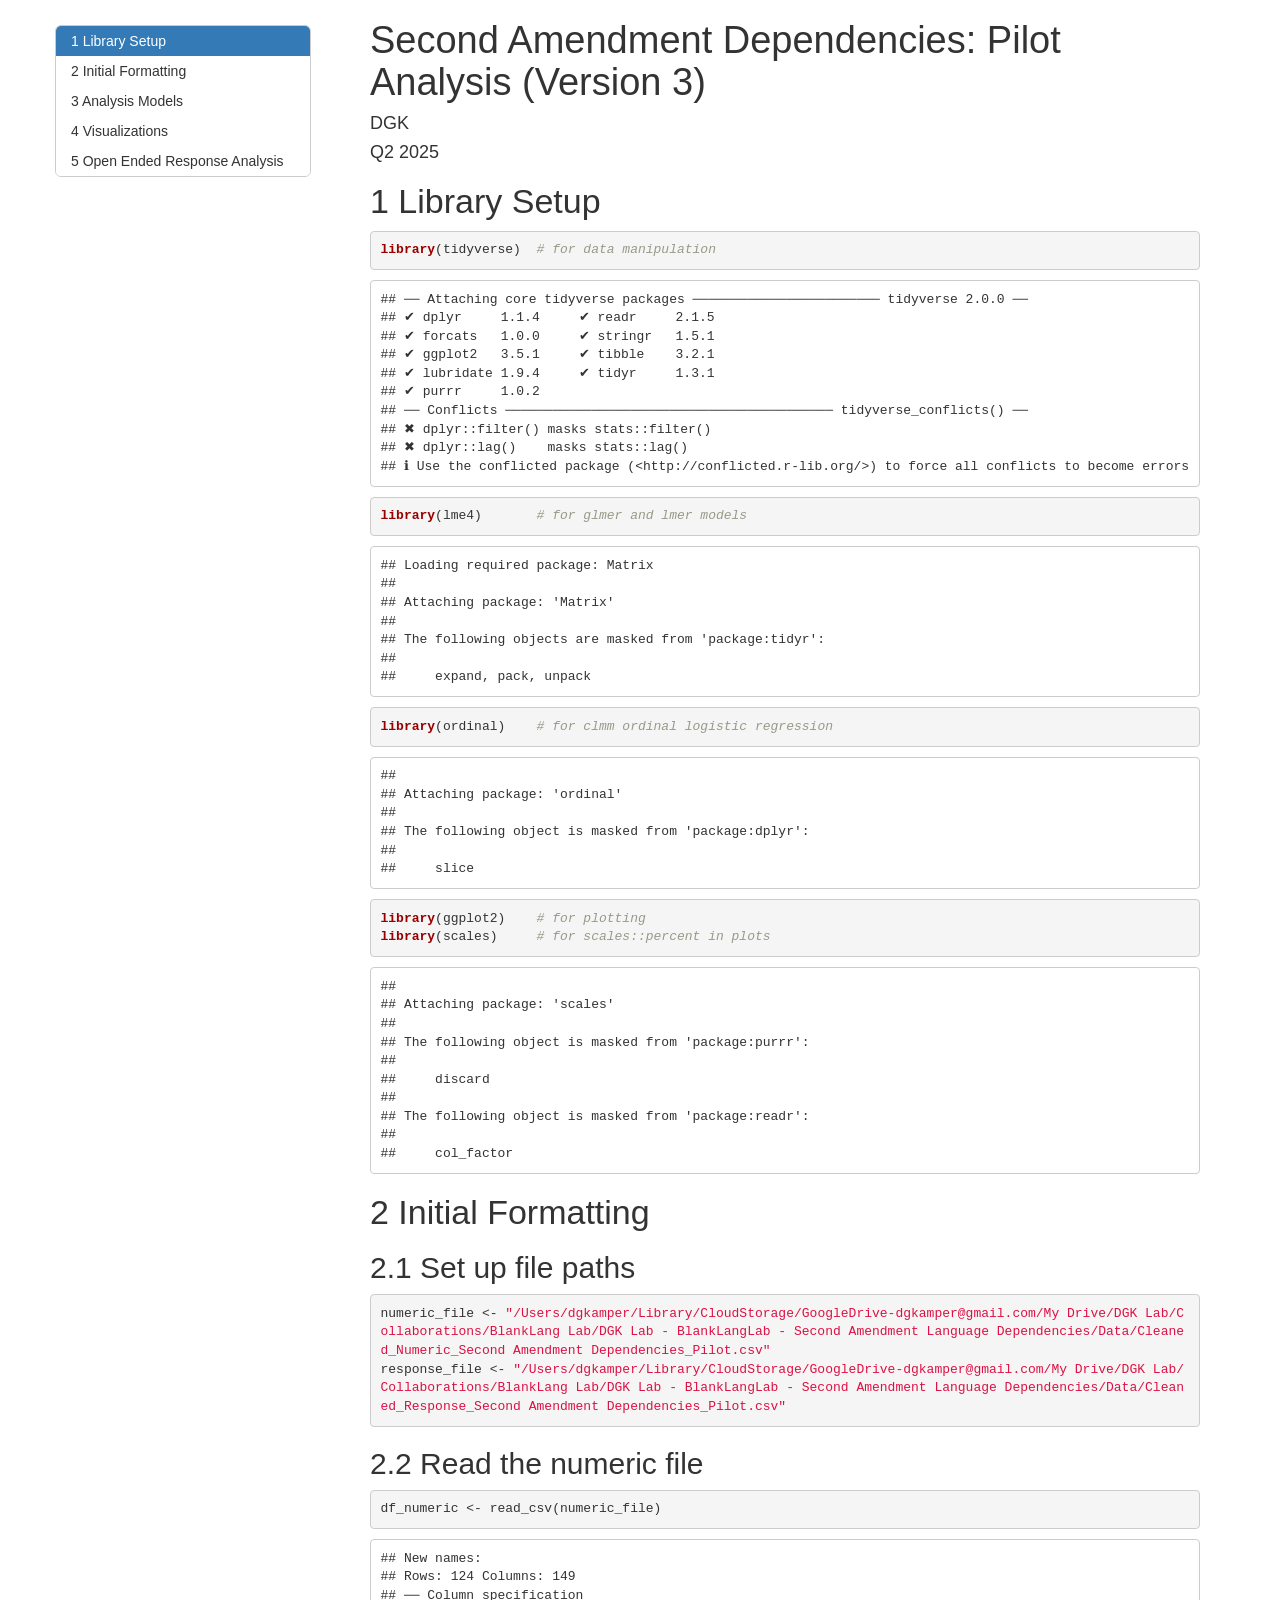
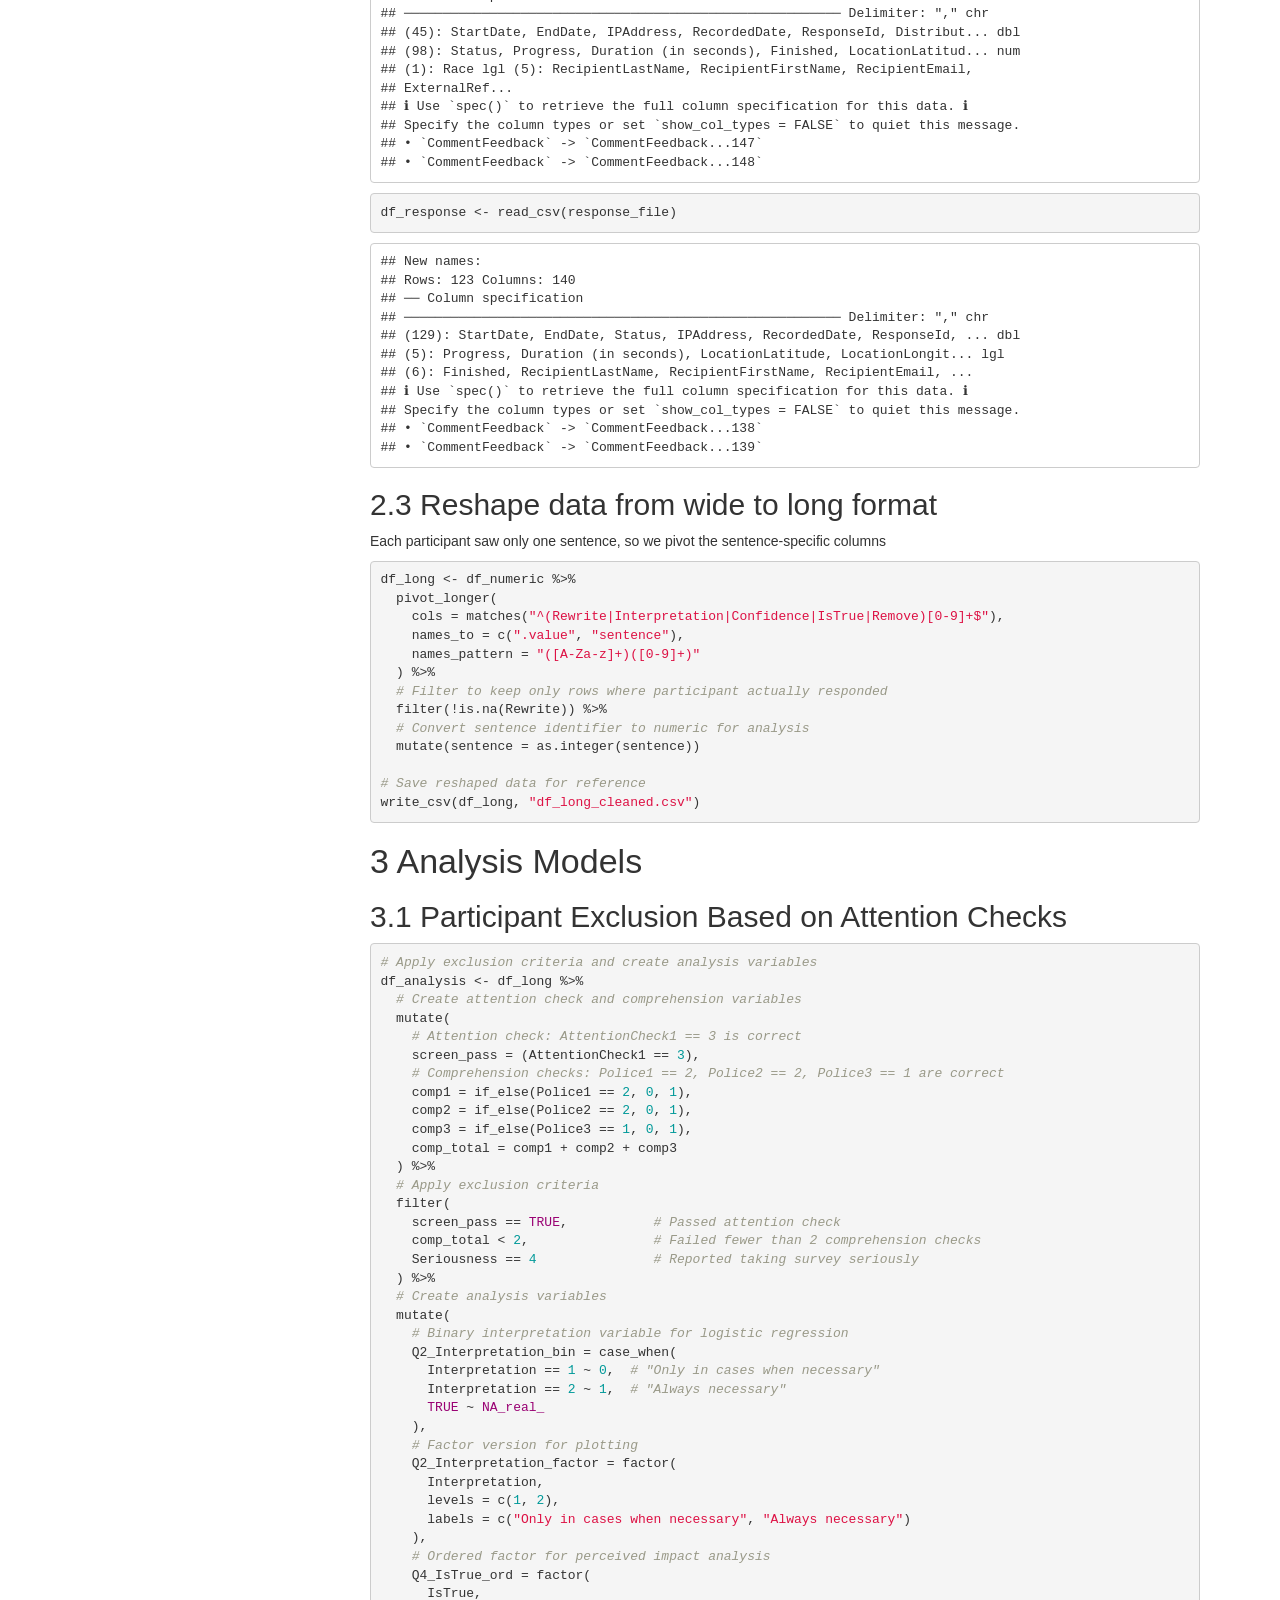
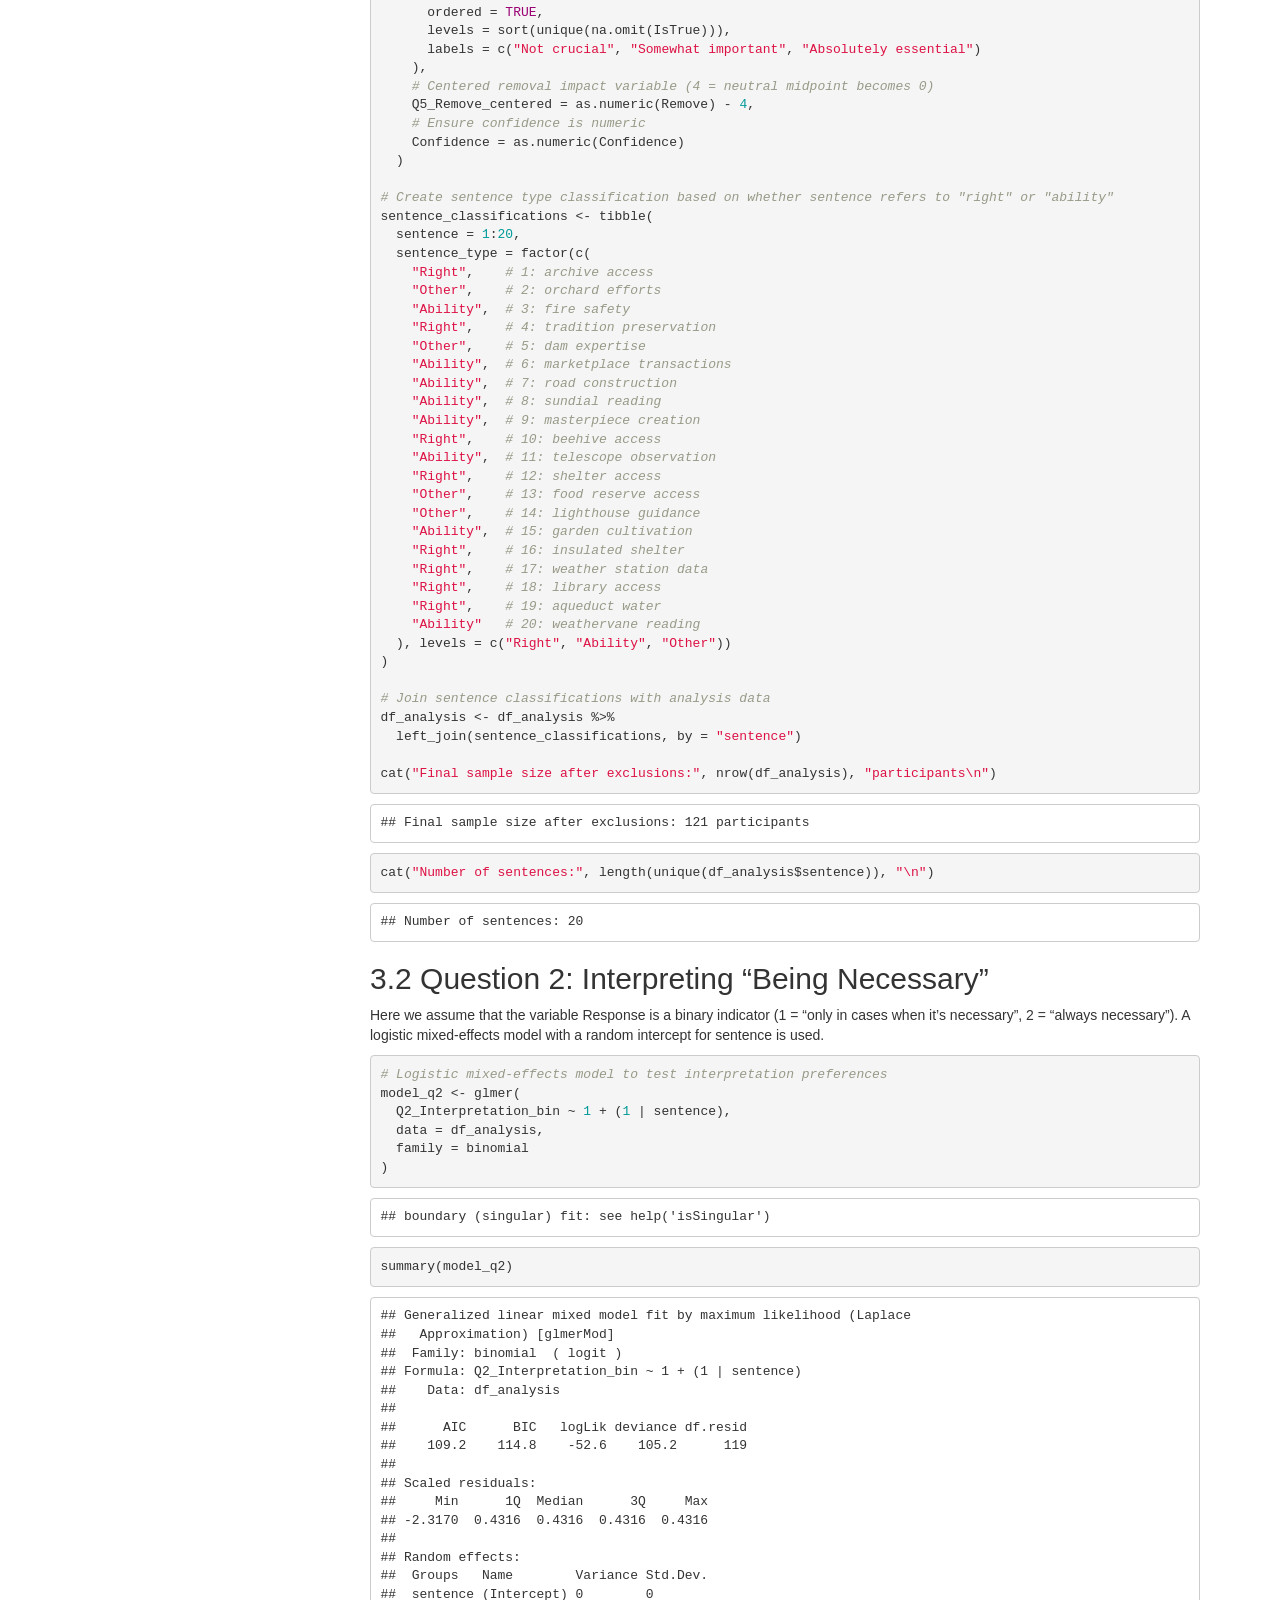
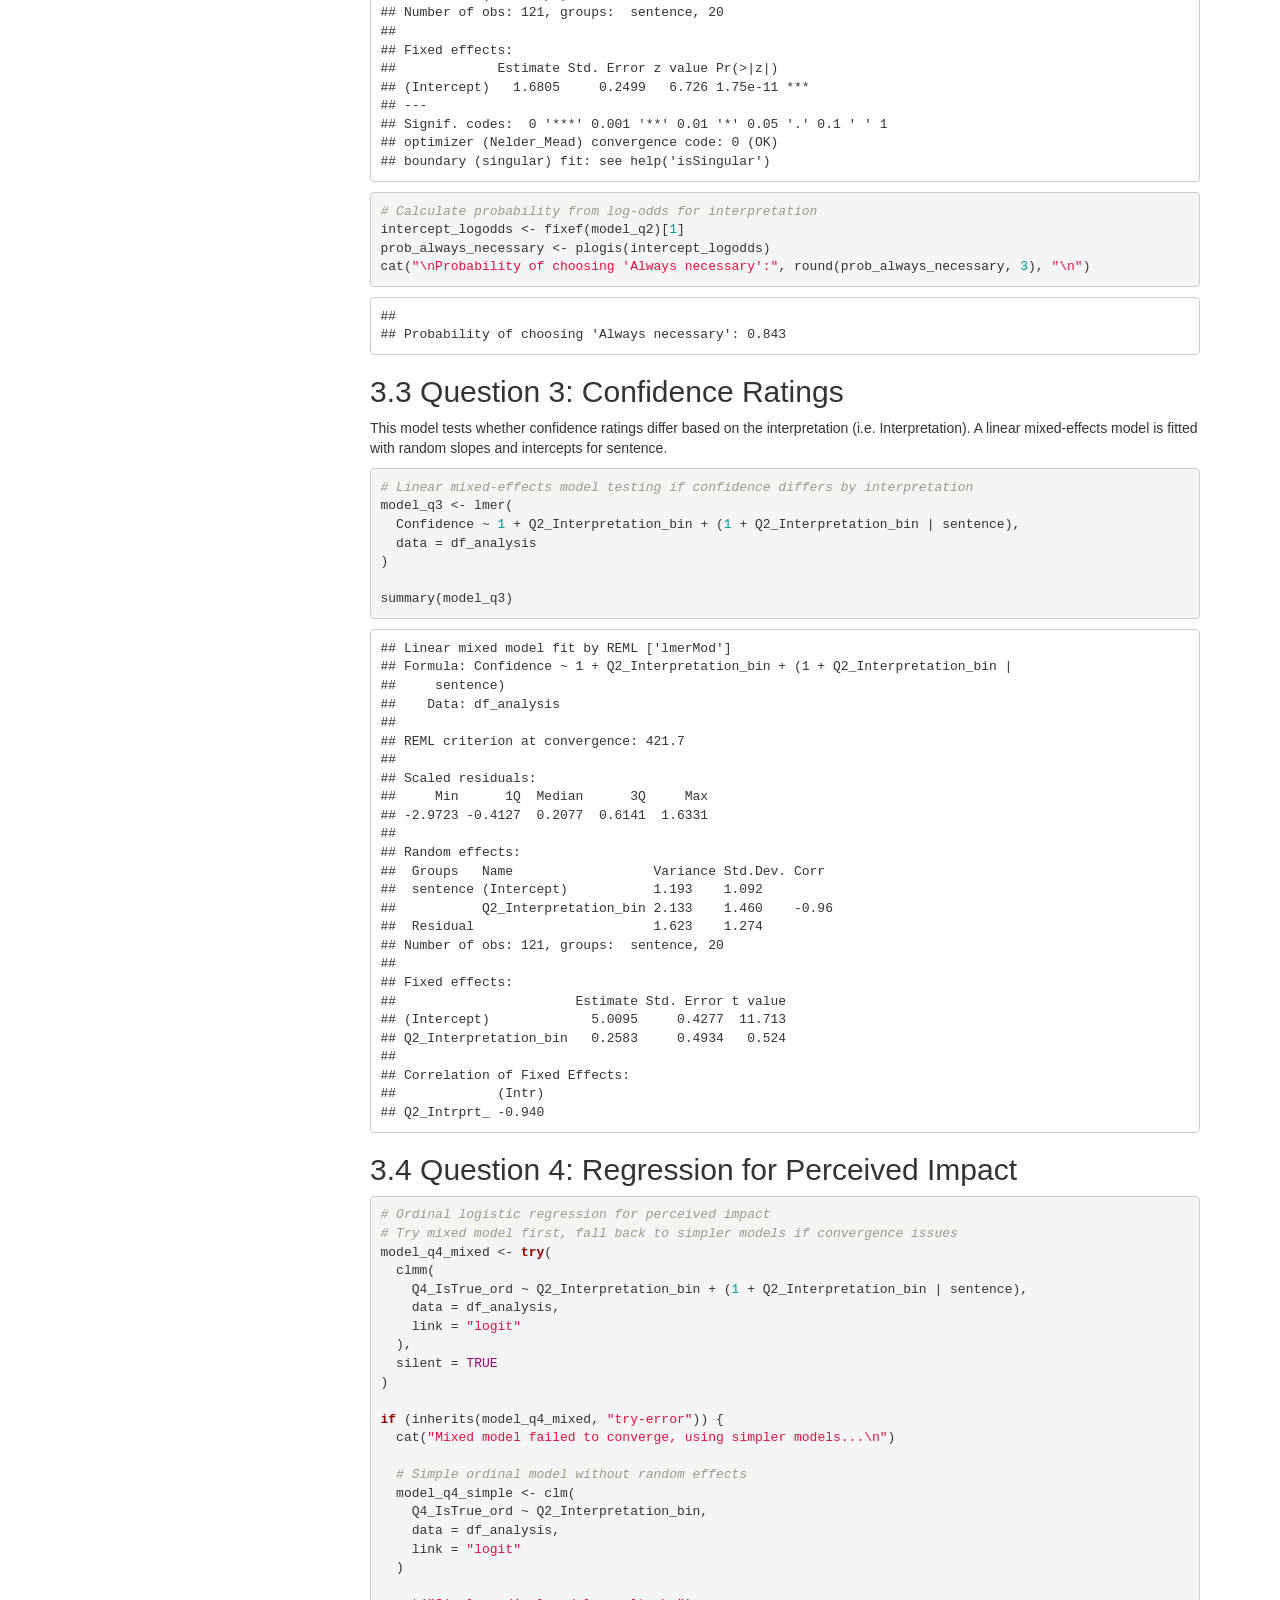
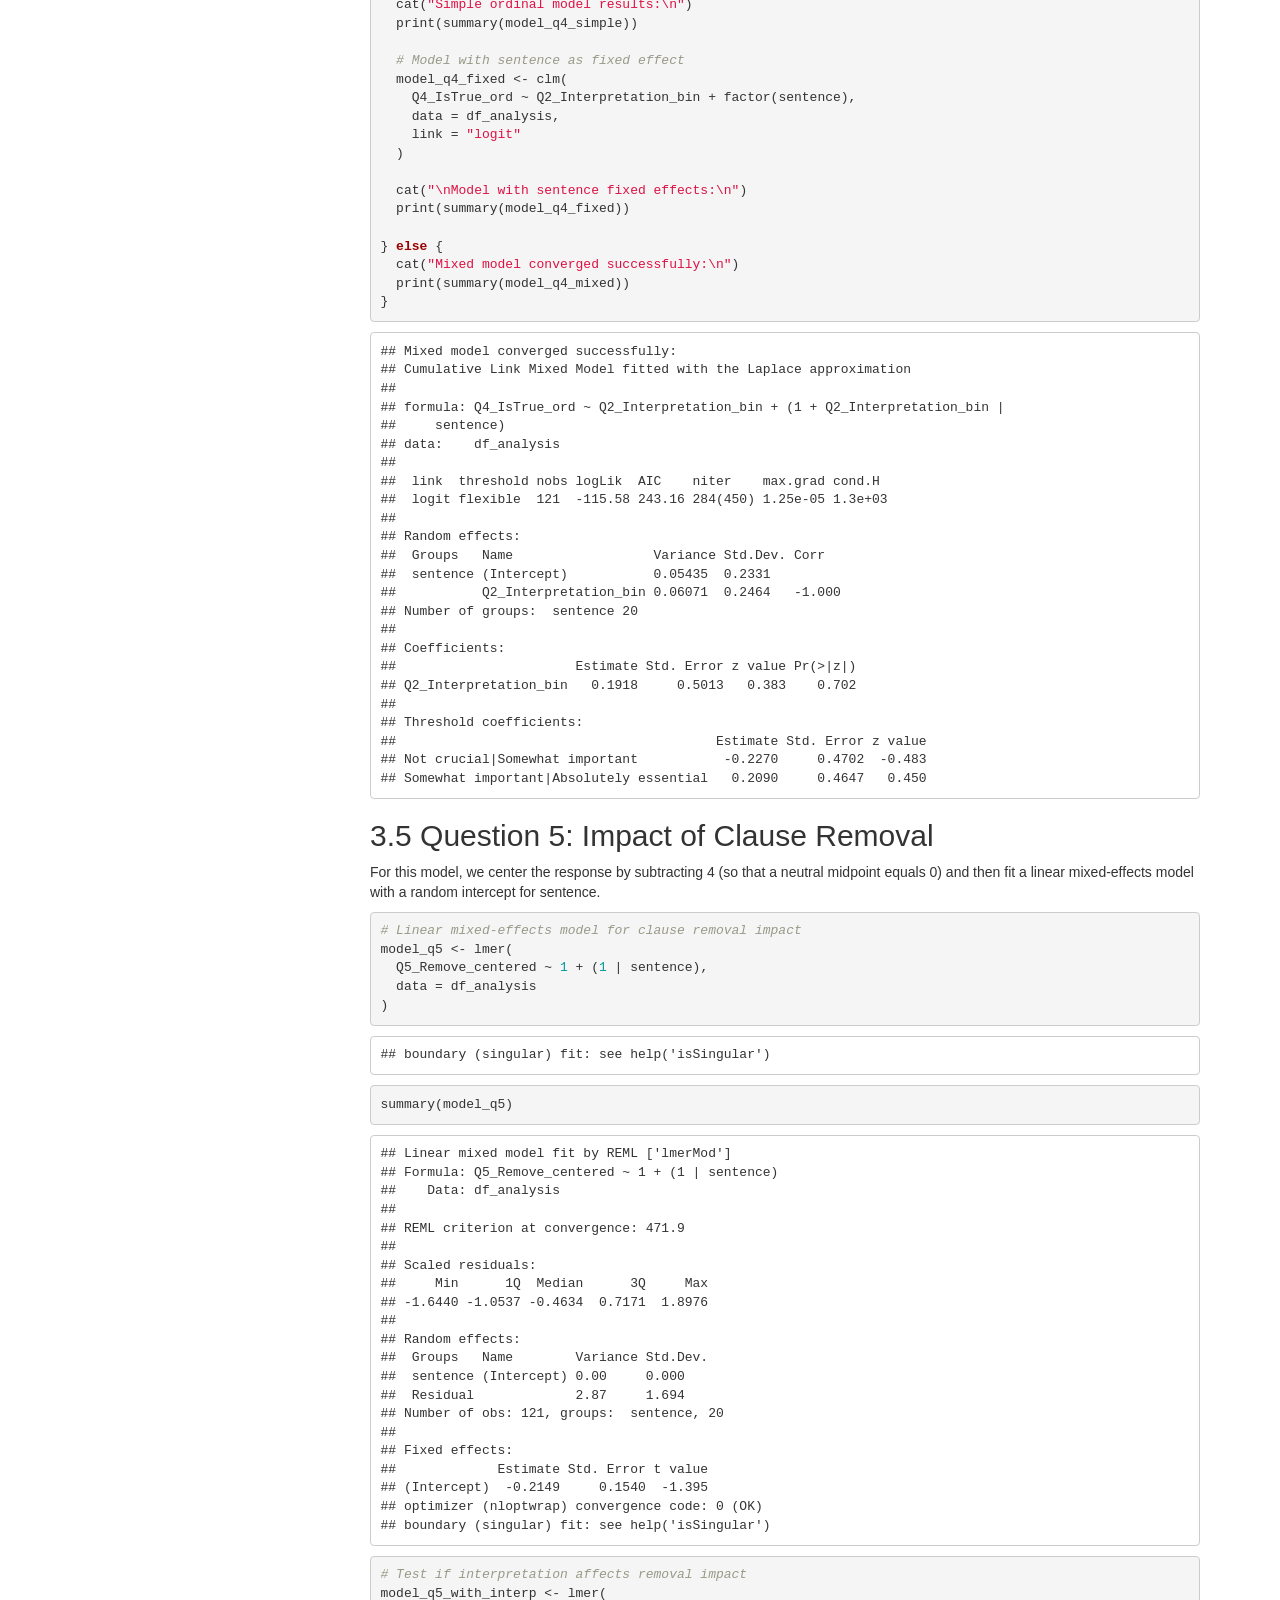
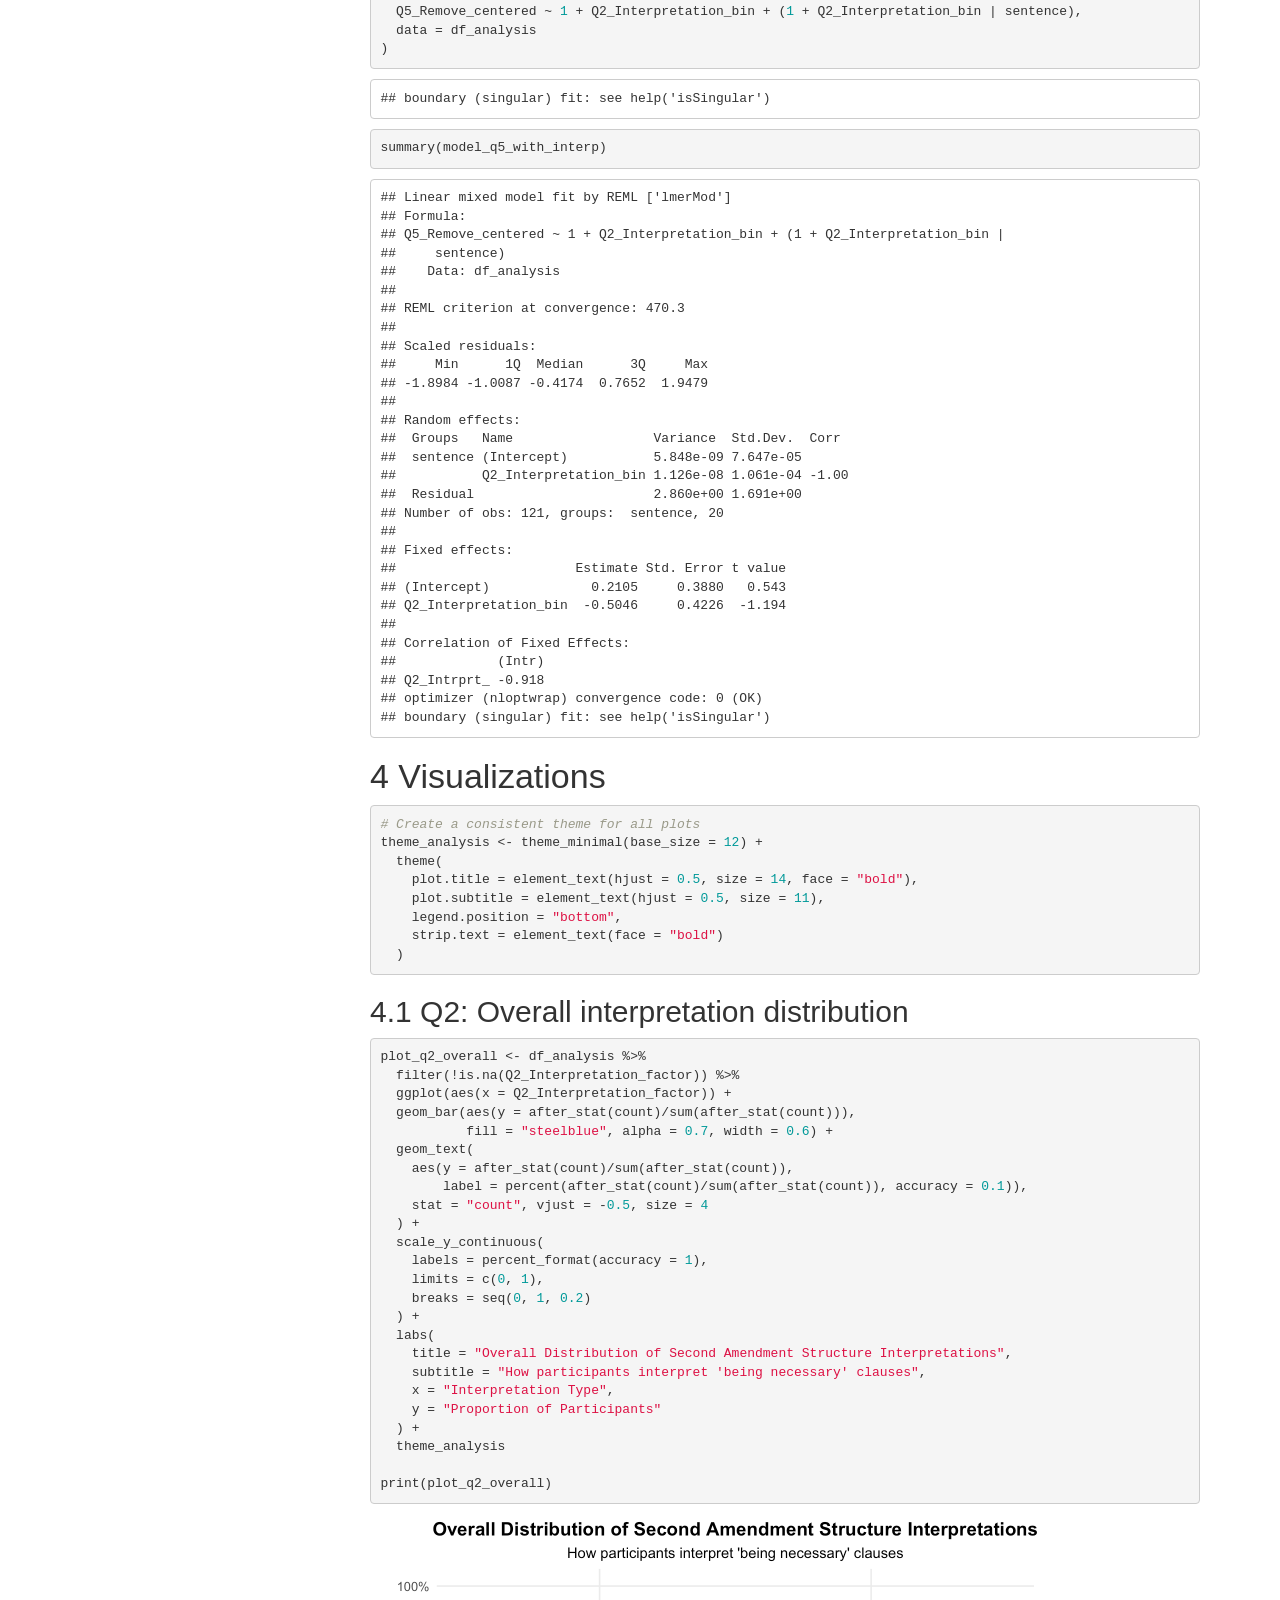
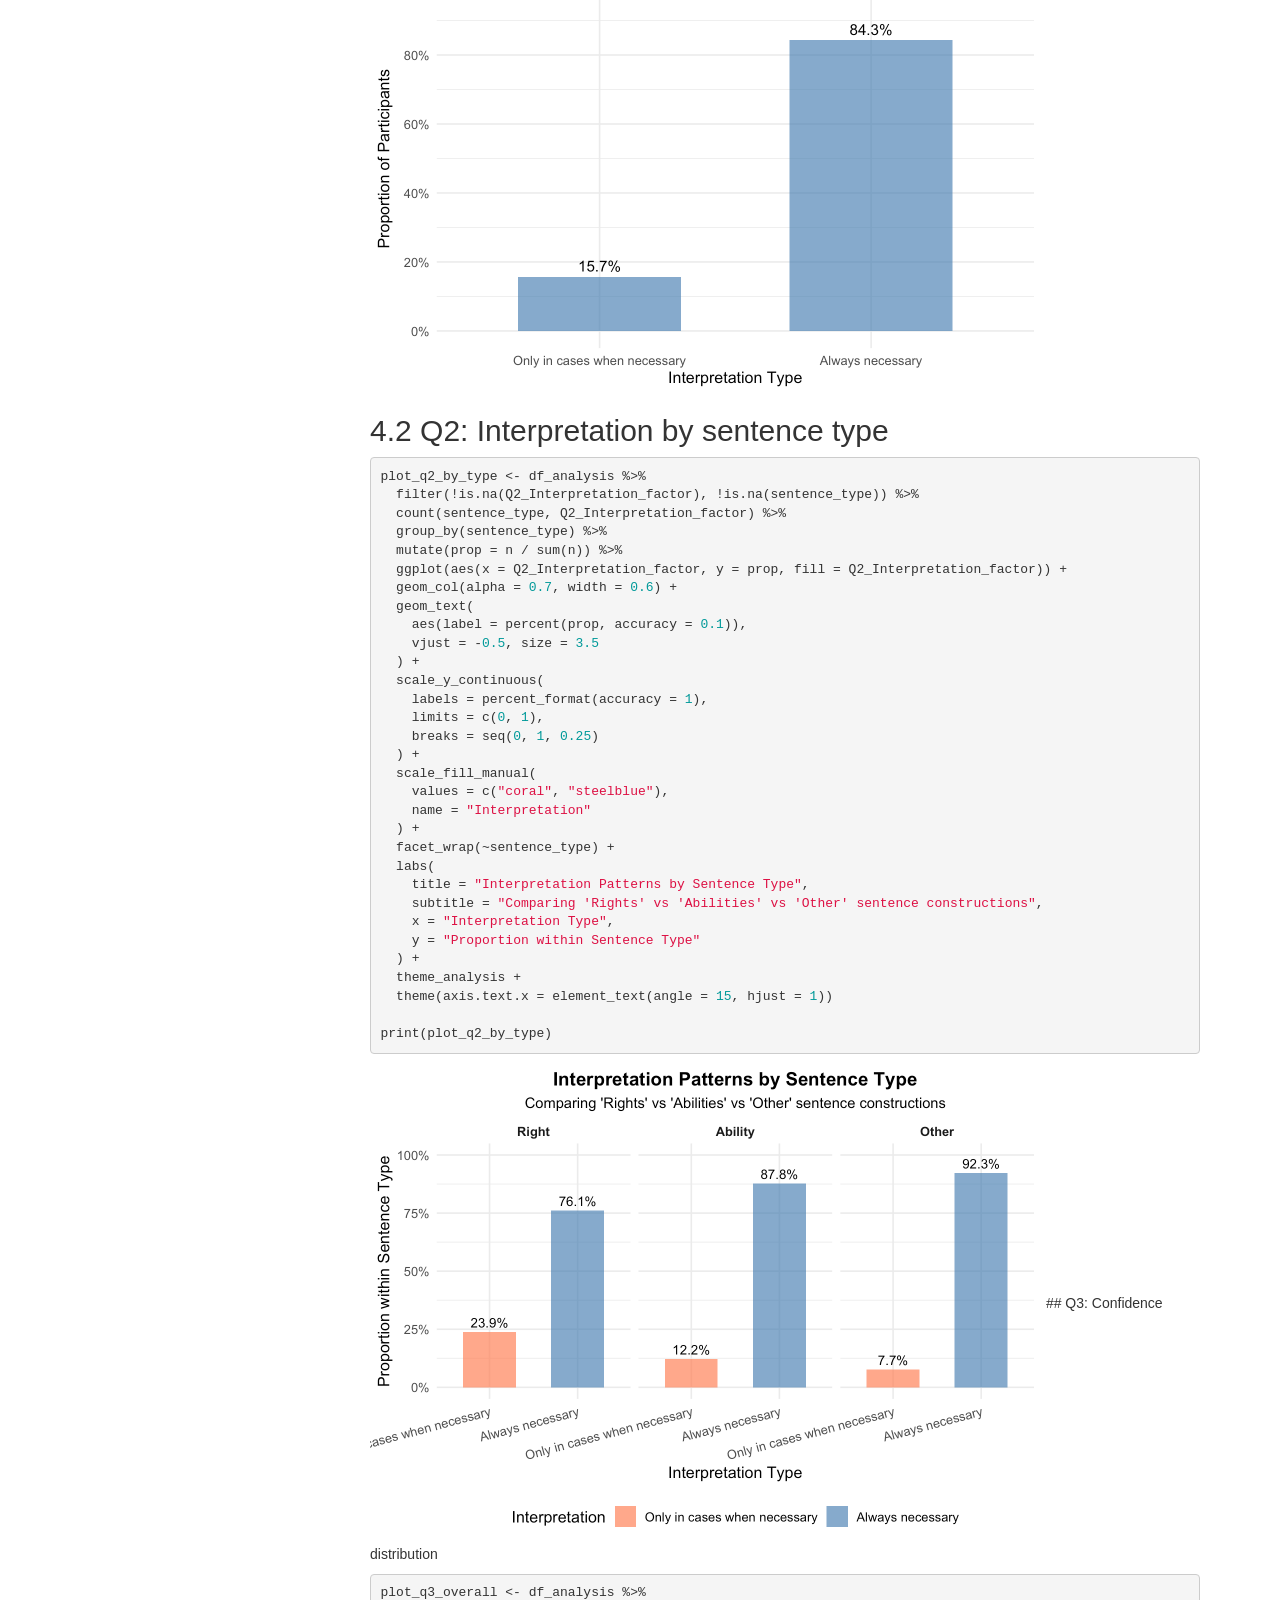
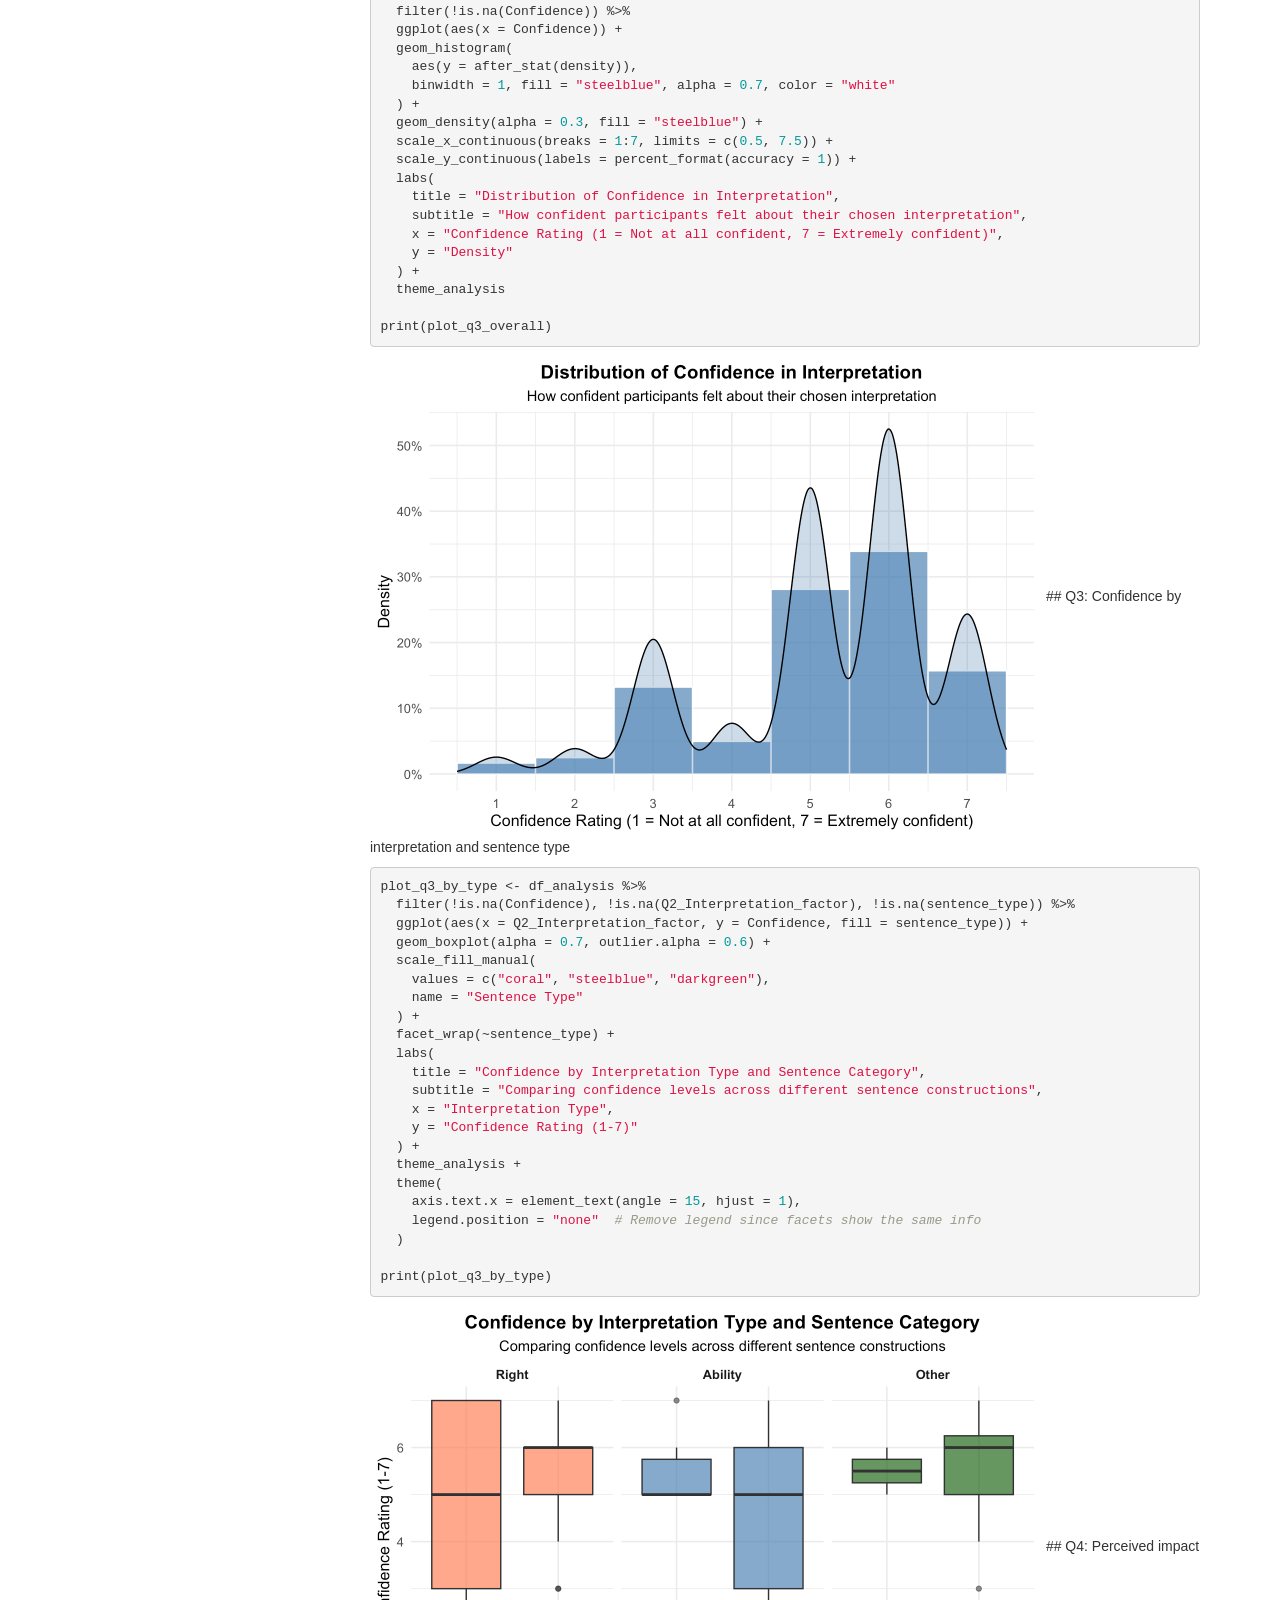
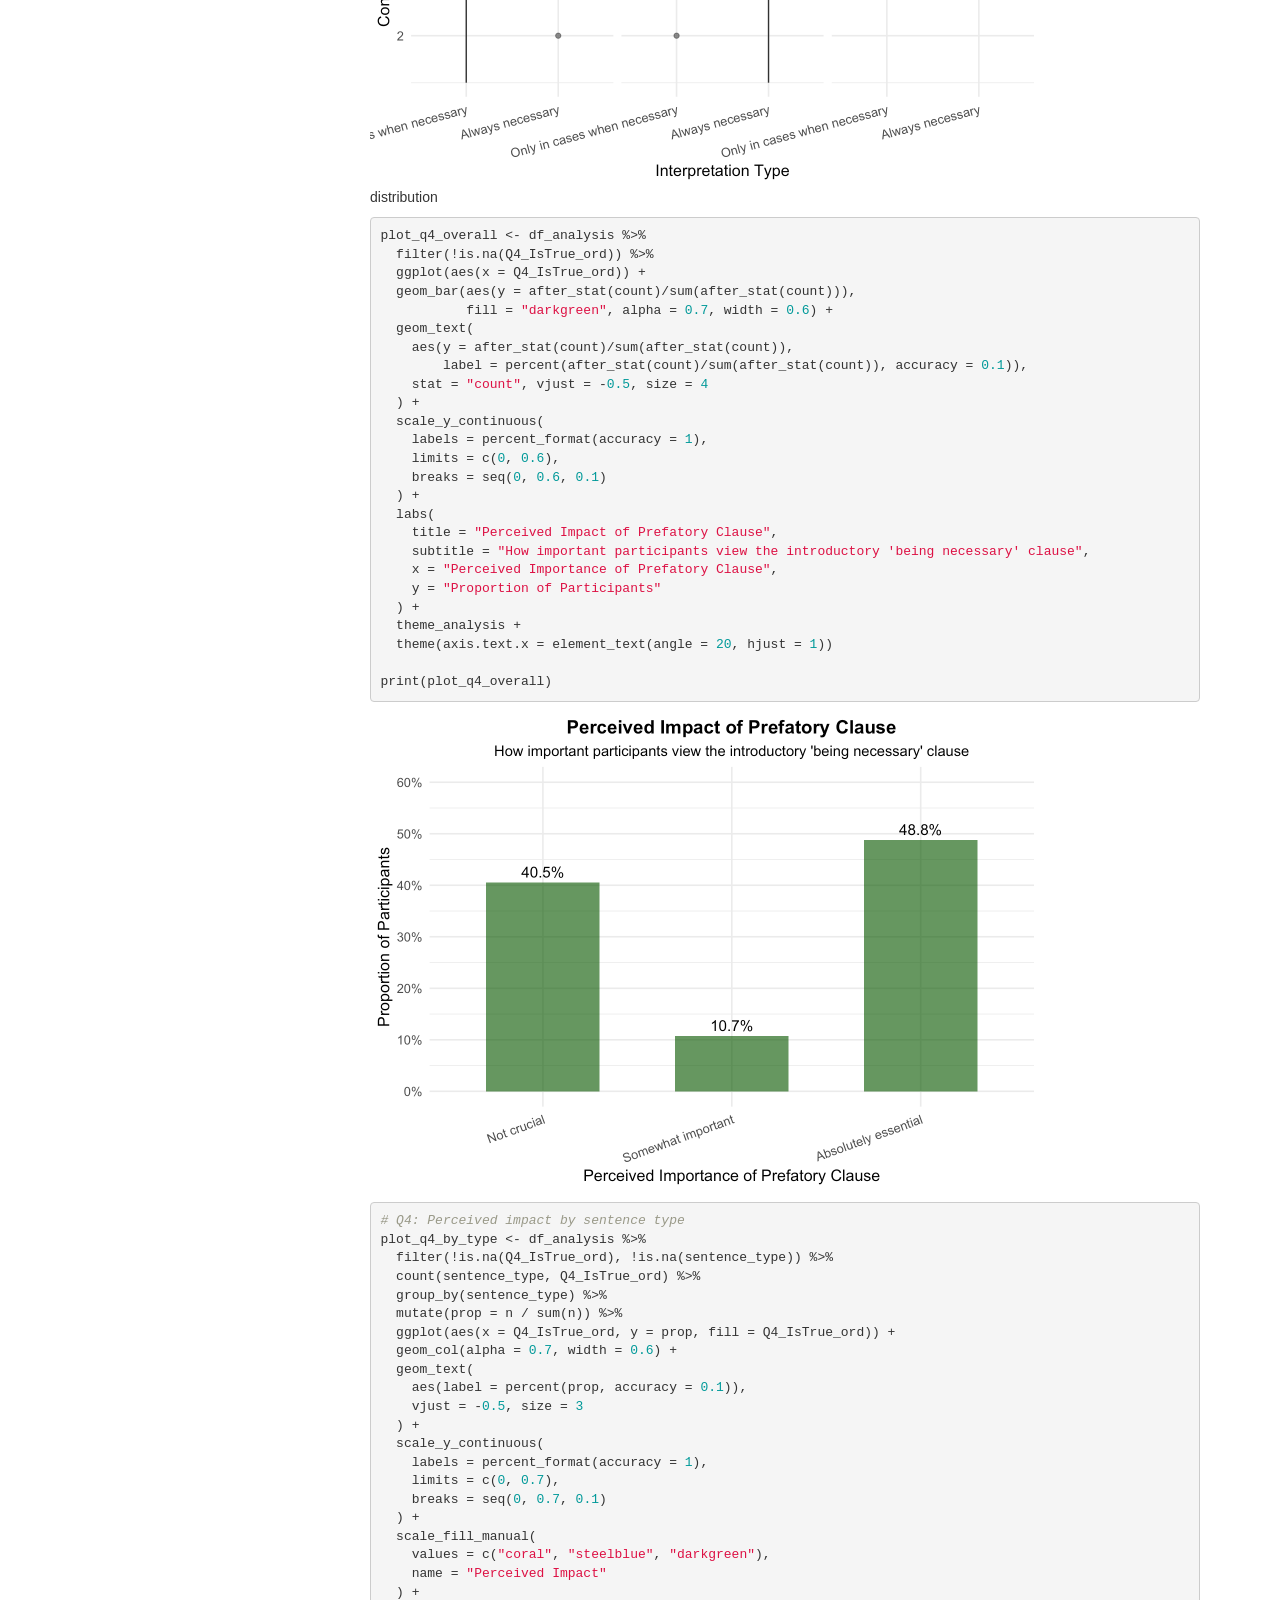
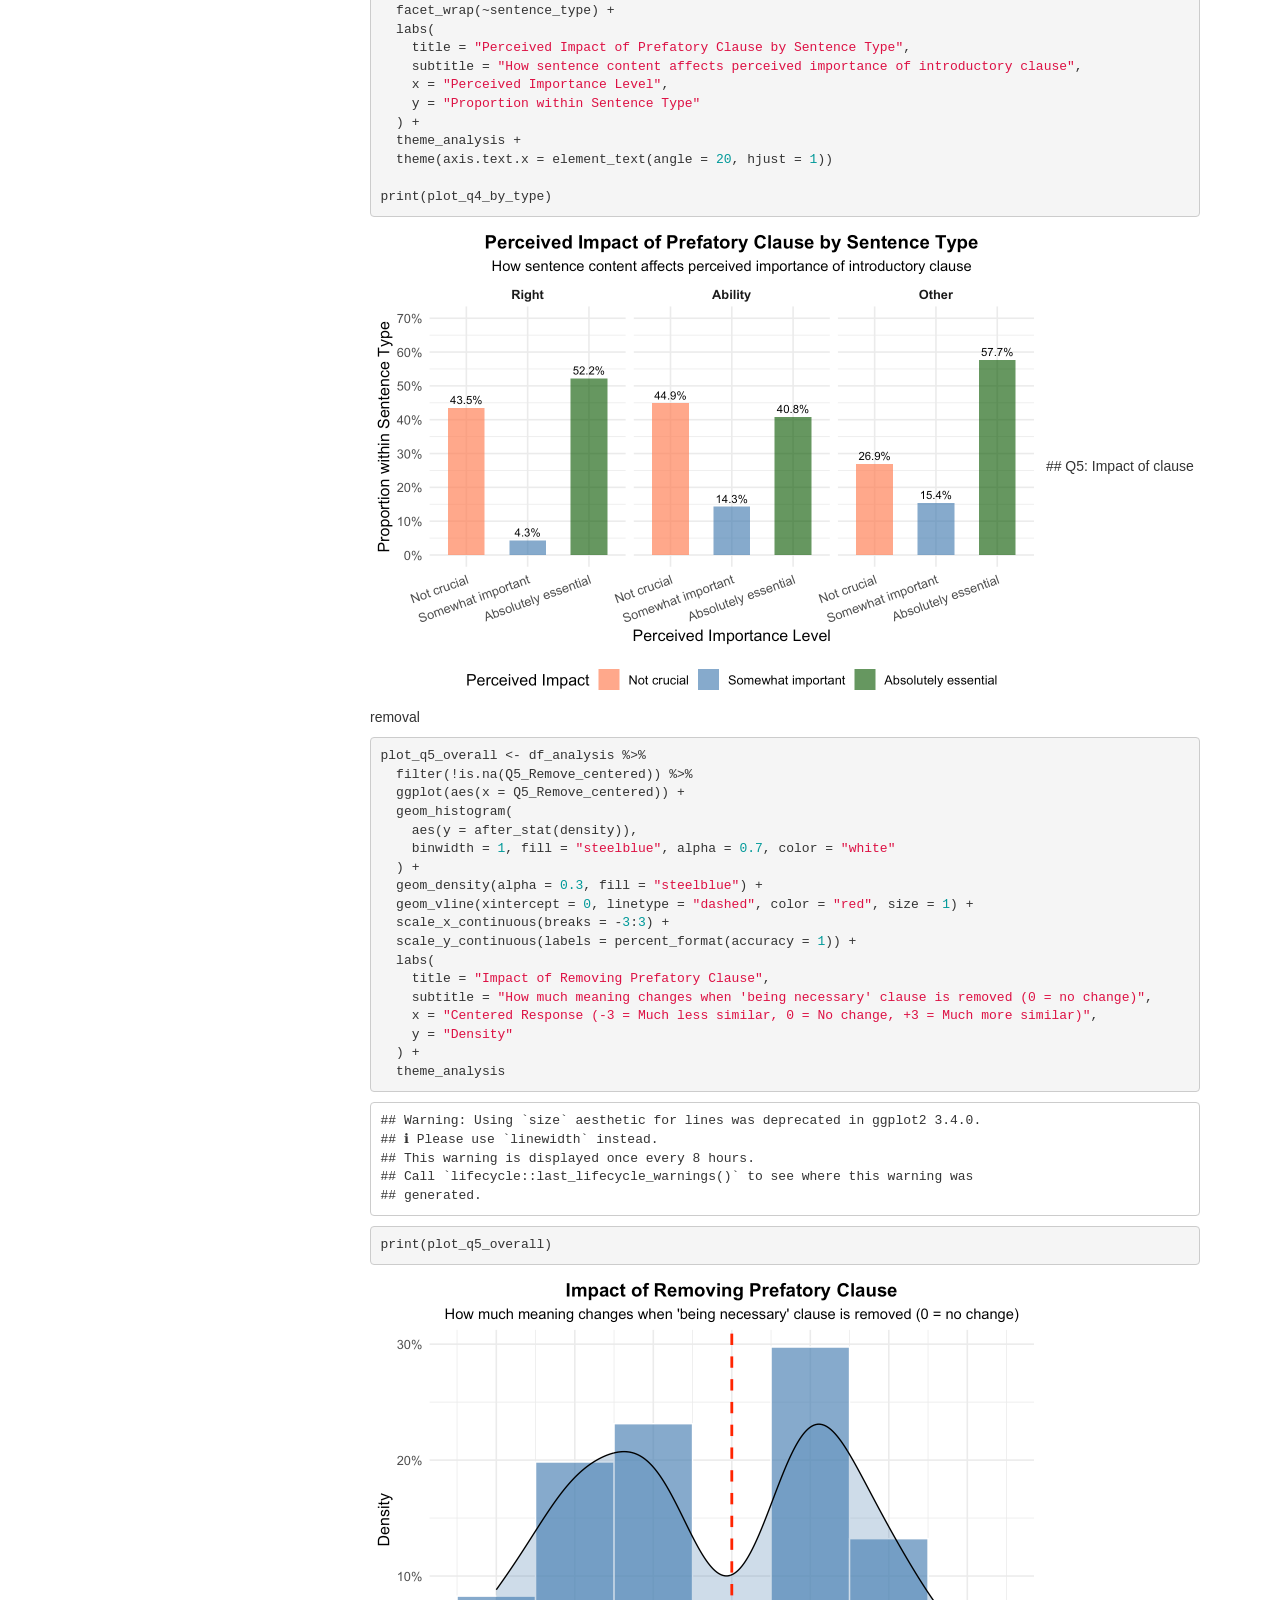
